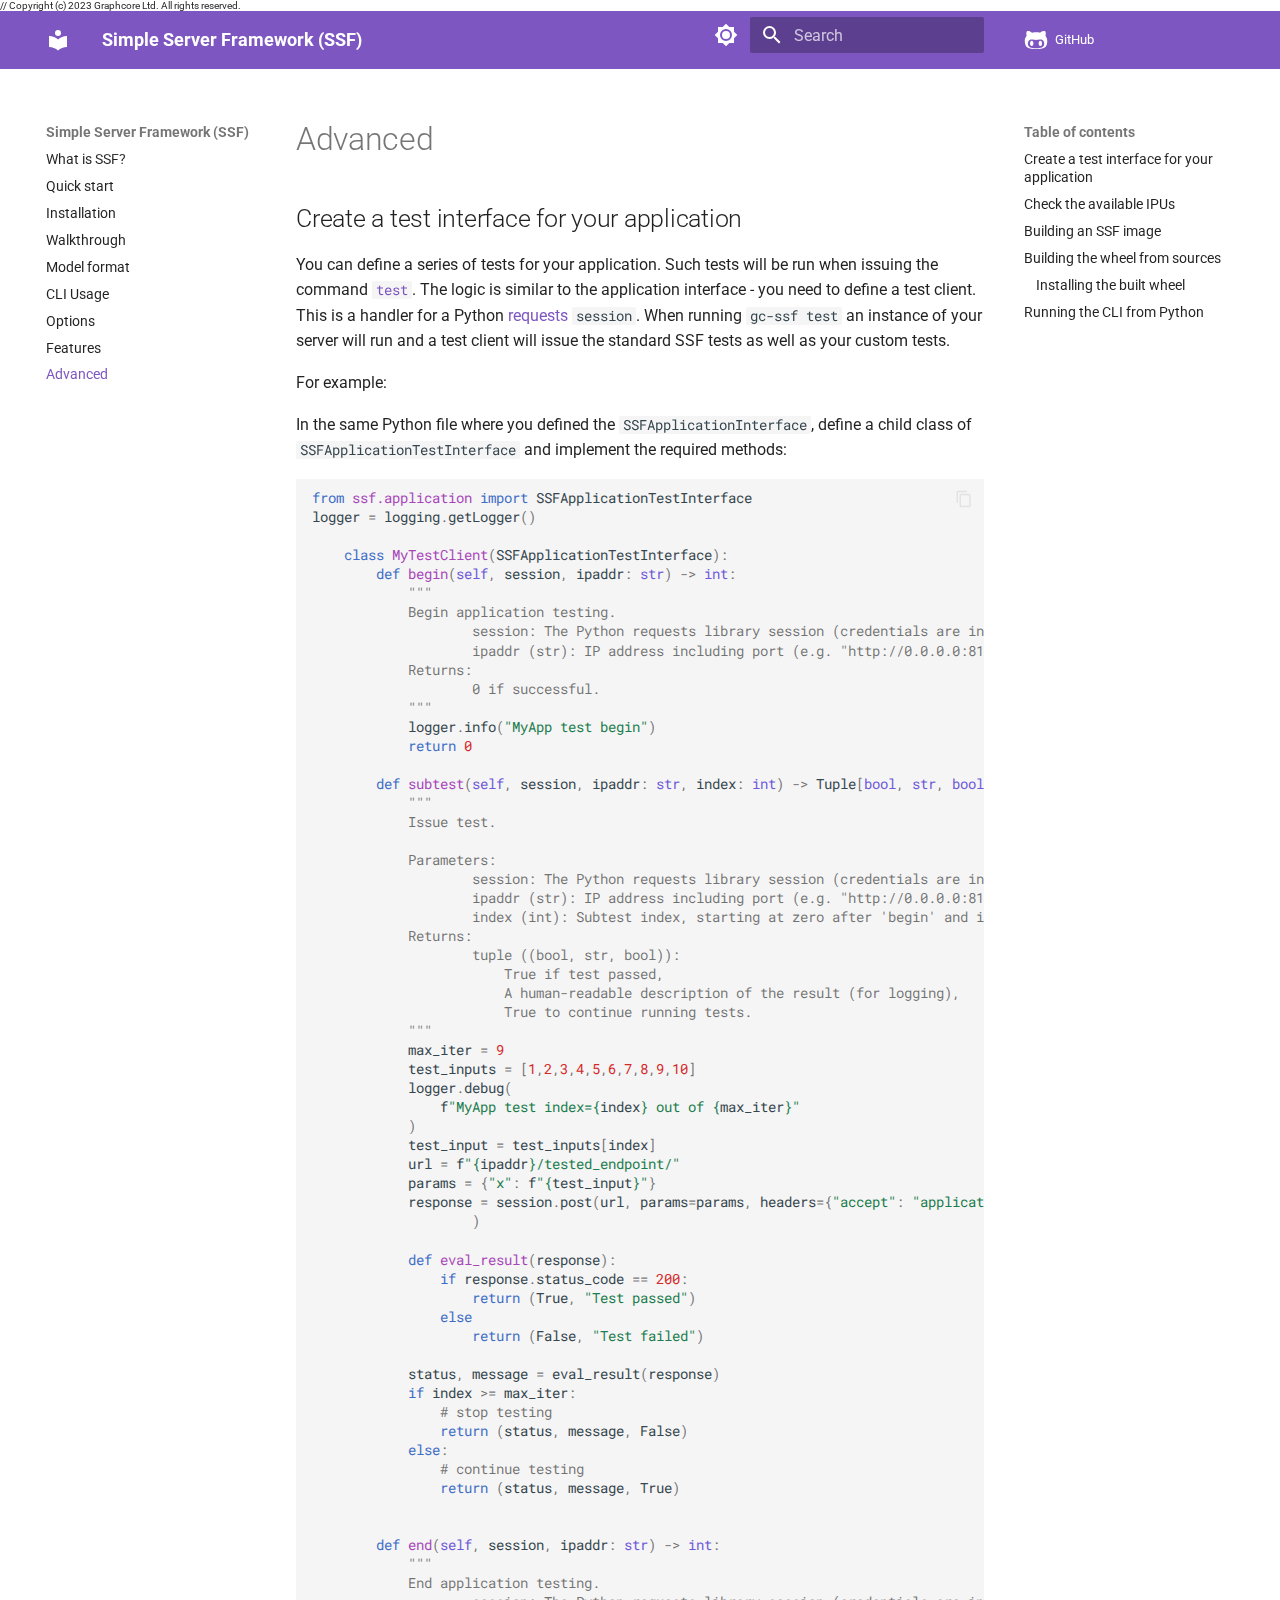
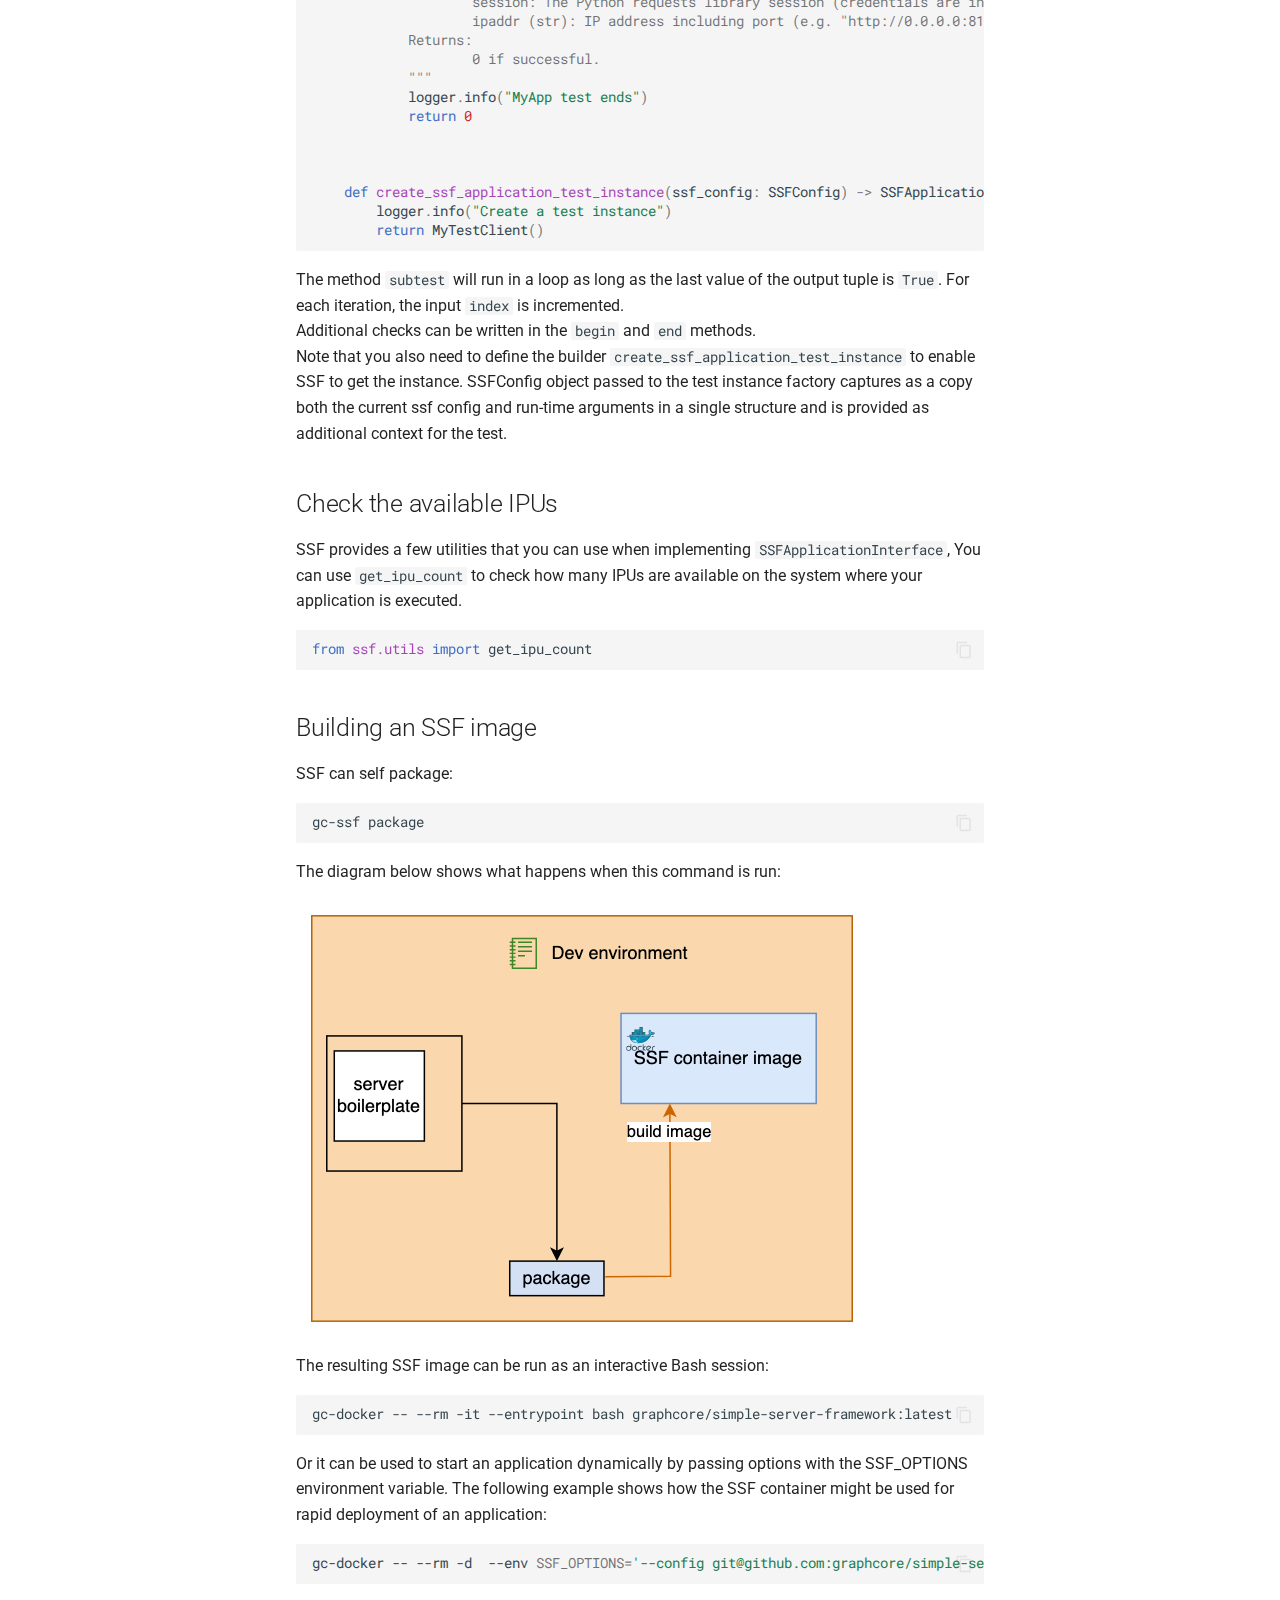
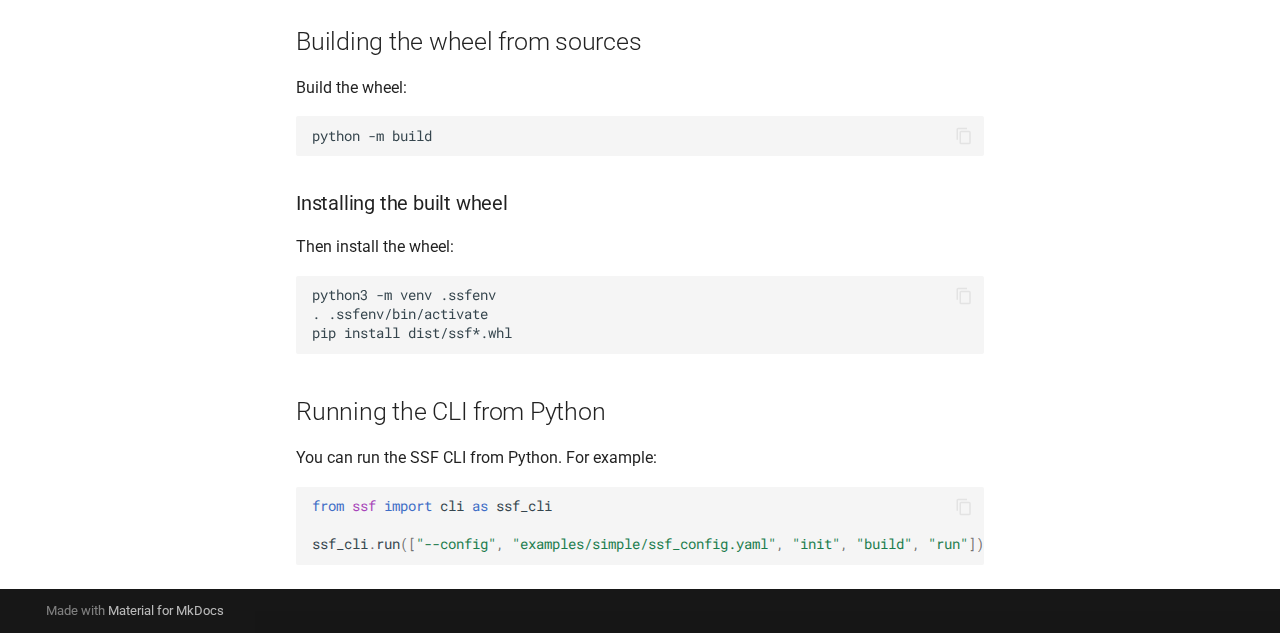
==== docs/advanced/index.html @ 5ebf2a3f "Release: 1.0.0" ====
// Copyright (c) 2023 Graphcore Ltd. All rights reserved.

<!doctype html>
<html lang="en" class="no-js">
  <head>

      <meta charset="utf-8">
      <meta name="viewport" content="width=device-width,initial-scale=1">




        <link rel="prev" href="../features/">


      <link rel="icon" href="../assets/images/favicon.png">
      <meta name="generator" content="mkdocs-1.4.3, mkdocs-material-9.1.19">



        <title>Advanced - Simple Server Framework (SSF)</title>



      <link rel="stylesheet" href="../assets/stylesheets/main.eebd395e.min.css">


        <link rel="stylesheet" href="../assets/stylesheets/palette.ecc896b0.min.css">









        <link rel="preconnect" href="https://fonts.gstatic.com" crossorigin>
        <link rel="stylesheet" href="https://fonts.googleapis.com/css?family=Roboto:300,300i,400,400i,700,700i%7CRoboto+Mono:400,400i,700,700i&display=fallback">
        <style>:root{--md-text-font:"Roboto";--md-code-font:"Roboto Mono"}</style>



    <script>__md_scope=new URL("..",location),__md_hash=e=>[...e].reduce((e,_)=>(e<<5)-e+_.charCodeAt(0),0),__md_get=(e,_=localStorage,t=__md_scope)=>JSON.parse(_.getItem(t.pathname+"."+e)),__md_set=(e,_,t=localStorage,a=__md_scope)=>{try{t.setItem(a.pathname+"."+e,JSON.stringify(_))}catch(e){}}</script>






  </head>









    <body dir="ltr" data-md-color-scheme="default" data-md-color-primary="deep-purple" data-md-color-accent="purple">



      <script>var palette=__md_get("__palette");if(palette&&"object"==typeof palette.color)for(var key of Object.keys(palette.color))document.body.setAttribute("data-md-color-"+key,palette.color[key])</script>

    <input class="md-toggle" data-md-toggle="drawer" type="checkbox" id="__drawer" autocomplete="off">
    <input class="md-toggle" data-md-toggle="search" type="checkbox" id="__search" autocomplete="off">
    <label class="md-overlay" for="__drawer"></label>
    <div data-md-component="skip">


        <a href="#advanced" class="md-skip">
          Skip to content
        </a>

    </div>
    <div data-md-component="announce">

    </div>






<header class="md-header md-header--shadow" data-md-component="header">
  <nav class="md-header__inner md-grid" aria-label="Header">
    <a href=".." title="Simple Server Framework (SSF)" class="md-header__button md-logo" aria-label="Simple Server Framework (SSF)" data-md-component="logo">


  <svg xmlns="http://www.w3.org/2000/svg" viewBox="0 0 24 24"><path d="M12 8a3 3 0 0 0 3-3 3 3 0 0 0-3-3 3 3 0 0 0-3 3 3 3 0 0 0 3 3m0 3.54C9.64 9.35 6.5 8 3 8v11c3.5 0 6.64 1.35 9 3.54 2.36-2.19 5.5-3.54 9-3.54V8c-3.5 0-6.64 1.35-9 3.54Z"/></svg>

    </a>
    <label class="md-header__button md-icon" for="__drawer">
      <svg xmlns="http://www.w3.org/2000/svg" viewBox="0 0 24 24"><path d="M3 6h18v2H3V6m0 5h18v2H3v-2m0 5h18v2H3v-2Z"/></svg>
    </label>
    <div class="md-header__title" data-md-component="header-title">
      <div class="md-header__ellipsis">
        <div class="md-header__topic">
          <span class="md-ellipsis">
            Simple Server Framework (SSF)
          </span>
        </div>
        <div class="md-header__topic" data-md-component="header-topic">
          <span class="md-ellipsis">

              Advanced

          </span>
        </div>
      </div>
    </div>


        <form class="md-header__option" data-md-component="palette">




            <input class="md-option" data-md-color-media="" data-md-color-scheme="default" data-md-color-primary="deep-purple" data-md-color-accent="purple"  aria-label="Switch to dark mode"  type="radio" name="__palette" id="__palette_1">

              <label class="md-header__button md-icon" title="Switch to dark mode" for="__palette_2" hidden>
                <svg xmlns="http://www.w3.org/2000/svg" viewBox="0 0 24 24"><path d="M12 8a4 4 0 0 0-4 4 4 4 0 0 0 4 4 4 4 0 0 0 4-4 4 4 0 0 0-4-4m0 10a6 6 0 0 1-6-6 6 6 0 0 1 6-6 6 6 0 0 1 6 6 6 6 0 0 1-6 6m8-9.31V4h-4.69L12 .69 8.69 4H4v4.69L.69 12 4 15.31V20h4.69L12 23.31 15.31 20H20v-4.69L23.31 12 20 8.69Z"/></svg>
              </label>





            <input class="md-option" data-md-color-media="" data-md-color-scheme="slate" data-md-color-primary="deep-purple" data-md-color-accent="purple"  aria-label="Switch to light mode"  type="radio" name="__palette" id="__palette_2">

              <label class="md-header__button md-icon" title="Switch to light mode" for="__palette_1" hidden>
                <svg xmlns="http://www.w3.org/2000/svg" viewBox="0 0 24 24"><path d="M12 18c-.89 0-1.74-.2-2.5-.55C11.56 16.5 13 14.42 13 12c0-2.42-1.44-4.5-3.5-5.45C10.26 6.2 11.11 6 12 6a6 6 0 0 1 6 6 6 6 0 0 1-6 6m8-9.31V4h-4.69L12 .69 8.69 4H4v4.69L.69 12 4 15.31V20h4.69L12 23.31 15.31 20H20v-4.69L23.31 12 20 8.69Z"/></svg>
              </label>


        </form>




      <label class="md-header__button md-icon" for="__search">
        <svg xmlns="http://www.w3.org/2000/svg" viewBox="0 0 24 24"><path d="M9.5 3A6.5 6.5 0 0 1 16 9.5c0 1.61-.59 3.09-1.56 4.23l.27.27h.79l5 5-1.5 1.5-5-5v-.79l-.27-.27A6.516 6.516 0 0 1 9.5 16 6.5 6.5 0 0 1 3 9.5 6.5 6.5 0 0 1 9.5 3m0 2C7 5 5 7 5 9.5S7 14 9.5 14 14 12 14 9.5 12 5 9.5 5Z"/></svg>
      </label>
      <div class="md-search" data-md-component="search" role="dialog">
  <label class="md-search__overlay" for="__search"></label>
  <div class="md-search__inner" role="search">
    <form class="md-search__form" name="search">
      <input type="text" class="md-search__input" name="query" aria-label="Search" placeholder="Search" autocapitalize="off" autocorrect="off" autocomplete="off" spellcheck="false" data-md-component="search-query" required>
      <label class="md-search__icon md-icon" for="__search">
        <svg xmlns="http://www.w3.org/2000/svg" viewBox="0 0 24 24"><path d="M9.5 3A6.5 6.5 0 0 1 16 9.5c0 1.61-.59 3.09-1.56 4.23l.27.27h.79l5 5-1.5 1.5-5-5v-.79l-.27-.27A6.516 6.516 0 0 1 9.5 16 6.5 6.5 0 0 1 3 9.5 6.5 6.5 0 0 1 9.5 3m0 2C7 5 5 7 5 9.5S7 14 9.5 14 14 12 14 9.5 12 5 9.5 5Z"/></svg>
        <svg xmlns="http://www.w3.org/2000/svg" viewBox="0 0 24 24"><path d="M20 11v2H8l5.5 5.5-1.42 1.42L4.16 12l7.92-7.92L13.5 5.5 8 11h12Z"/></svg>
      </label>
      <nav class="md-search__options" aria-label="Search">

        <button type="reset" class="md-search__icon md-icon" title="Clear" aria-label="Clear" tabindex="-1">
          <svg xmlns="http://www.w3.org/2000/svg" viewBox="0 0 24 24"><path d="M19 6.41 17.59 5 12 10.59 6.41 5 5 6.41 10.59 12 5 17.59 6.41 19 12 13.41 17.59 19 19 17.59 13.41 12 19 6.41Z"/></svg>
        </button>
      </nav>

    </form>
    <div class="md-search__output">
      <div class="md-search__scrollwrap" data-md-scrollfix>
        <div class="md-search-result" data-md-component="search-result">
          <div class="md-search-result__meta">
            Initializing search
          </div>
          <ol class="md-search-result__list" role="presentation"></ol>
        </div>
      </div>
    </div>
  </div>
</div>


      <div class="md-header__source">
        <a href="https://github.com/graphcore/simple-server-framework" title="Go to repository" class="md-source" data-md-component="source">
  <div class="md-source__icon md-icon">

    <svg xmlns="http://www.w3.org/2000/svg" viewBox="0 0 480 512"><!--! Font Awesome Free 6.4.0 by @fontawesome - https://fontawesome.com License - https://fontawesome.com/license/free (Icons: CC BY 4.0, Fonts: SIL OFL 1.1, Code: MIT License) Copyright 2023 Fonticons, Inc.--><path d="M186.1 328.7c0 20.9-10.9 55.1-36.7 55.1s-36.7-34.2-36.7-55.1 10.9-55.1 36.7-55.1 36.7 34.2 36.7 55.1zM480 278.2c0 31.9-3.2 65.7-17.5 95-37.9 76.6-142.1 74.8-216.7 74.8-75.8 0-186.2 2.7-225.6-74.8-14.6-29-20.2-63.1-20.2-95 0-41.9 13.9-81.5 41.5-113.6-5.2-15.8-7.7-32.4-7.7-48.8 0-21.5 4.9-32.3 14.6-51.8 45.3 0 74.3 9 108.8 36 29-6.9 58.8-10 88.7-10 27 0 54.2 2.9 80.4 9.2 34-26.7 63-35.2 107.8-35.2 9.8 19.5 14.6 30.3 14.6 51.8 0 16.4-2.6 32.7-7.7 48.2 27.5 32.4 39 72.3 39 114.2zm-64.3 50.5c0-43.9-26.7-82.6-73.5-82.6-18.9 0-37 3.4-56 6-14.9 2.3-29.8 3.2-45.1 3.2-15.2 0-30.1-.9-45.1-3.2-18.7-2.6-37-6-56-6-46.8 0-73.5 38.7-73.5 82.6 0 87.8 80.4 101.3 150.4 101.3h48.2c70.3 0 150.6-13.4 150.6-101.3zm-82.6-55.1c-25.8 0-36.7 34.2-36.7 55.1s10.9 55.1 36.7 55.1 36.7-34.2 36.7-55.1-10.9-55.1-36.7-55.1z"/></svg>
  </div>
  <div class="md-source__repository">
    GitHub
  </div>
</a>
      </div>

  </nav>

</header>

    <div class="md-container" data-md-component="container">






      <main class="md-main" data-md-component="main">
        <div class="md-main__inner md-grid">



              <div class="md-sidebar md-sidebar--primary" data-md-component="sidebar" data-md-type="navigation" >
                <div class="md-sidebar__scrollwrap">
                  <div class="md-sidebar__inner">



<nav class="md-nav md-nav--primary" aria-label="Navigation" data-md-level="0">
  <label class="md-nav__title" for="__drawer">
    <a href=".." title="Simple Server Framework (SSF)" class="md-nav__button md-logo" aria-label="Simple Server Framework (SSF)" data-md-component="logo">


  <svg xmlns="http://www.w3.org/2000/svg" viewBox="0 0 24 24"><path d="M12 8a3 3 0 0 0 3-3 3 3 0 0 0-3-3 3 3 0 0 0-3 3 3 3 0 0 0 3 3m0 3.54C9.64 9.35 6.5 8 3 8v11c3.5 0 6.64 1.35 9 3.54 2.36-2.19 5.5-3.54 9-3.54V8c-3.5 0-6.64 1.35-9 3.54Z"/></svg>

    </a>
    Simple Server Framework (SSF)
  </label>

    <div class="md-nav__source">
      <a href="https://github.com/graphcore/simple-server-framework" title="Go to repository" class="md-source" data-md-component="source">
  <div class="md-source__icon md-icon">

    <svg xmlns="http://www.w3.org/2000/svg" viewBox="0 0 480 512"><!--! Font Awesome Free 6.4.0 by @fontawesome - https://fontawesome.com License - https://fontawesome.com/license/free (Icons: CC BY 4.0, Fonts: SIL OFL 1.1, Code: MIT License) Copyright 2023 Fonticons, Inc.--><path d="M186.1 328.7c0 20.9-10.9 55.1-36.7 55.1s-36.7-34.2-36.7-55.1 10.9-55.1 36.7-55.1 36.7 34.2 36.7 55.1zM480 278.2c0 31.9-3.2 65.7-17.5 95-37.9 76.6-142.1 74.8-216.7 74.8-75.8 0-186.2 2.7-225.6-74.8-14.6-29-20.2-63.1-20.2-95 0-41.9 13.9-81.5 41.5-113.6-5.2-15.8-7.7-32.4-7.7-48.8 0-21.5 4.9-32.3 14.6-51.8 45.3 0 74.3 9 108.8 36 29-6.9 58.8-10 88.7-10 27 0 54.2 2.9 80.4 9.2 34-26.7 63-35.2 107.8-35.2 9.8 19.5 14.6 30.3 14.6 51.8 0 16.4-2.6 32.7-7.7 48.2 27.5 32.4 39 72.3 39 114.2zm-64.3 50.5c0-43.9-26.7-82.6-73.5-82.6-18.9 0-37 3.4-56 6-14.9 2.3-29.8 3.2-45.1 3.2-15.2 0-30.1-.9-45.1-3.2-18.7-2.6-37-6-56-6-46.8 0-73.5 38.7-73.5 82.6 0 87.8 80.4 101.3 150.4 101.3h48.2c70.3 0 150.6-13.4 150.6-101.3zm-82.6-55.1c-25.8 0-36.7 34.2-36.7 55.1s10.9 55.1 36.7 55.1 36.7-34.2 36.7-55.1-10.9-55.1-36.7-55.1z"/></svg>
  </div>
  <div class="md-source__repository">
    GitHub
  </div>
</a>
    </div>

  <ul class="md-nav__list" data-md-scrollfix>








    <li class="md-nav__item">
      <a href=".." class="md-nav__link">
        What is SSF?
      </a>
    </li>










    <li class="md-nav__item">
      <a href="../quickstart/" class="md-nav__link">
        Quick start
      </a>
    </li>










    <li class="md-nav__item">
      <a href="../installation/" class="md-nav__link">
        Installation
      </a>
    </li>










    <li class="md-nav__item">
      <a href="../walkthrough/" class="md-nav__link">
        Walkthrough
      </a>
    </li>










    <li class="md-nav__item">
      <a href="../model_format/" class="md-nav__link">
        Model format
      </a>
    </li>










    <li class="md-nav__item">
      <a href="../usage/" class="md-nav__link">
        CLI Usage
      </a>
    </li>










    <li class="md-nav__item">
      <a href="../all_options/" class="md-nav__link">
        Options
      </a>
    </li>










    <li class="md-nav__item">
      <a href="../features/" class="md-nav__link">
        Features
      </a>
    </li>












    <li class="md-nav__item md-nav__item--active">

      <input class="md-nav__toggle md-toggle" type="checkbox" id="__toc">





        <label class="md-nav__link md-nav__link--active" for="__toc">
          Advanced
          <span class="md-nav__icon md-icon"></span>
        </label>

      <a href="./" class="md-nav__link md-nav__link--active">
        Advanced
      </a>



<nav class="md-nav md-nav--secondary" aria-label="Table of contents">






    <label class="md-nav__title" for="__toc">
      <span class="md-nav__icon md-icon"></span>
      Table of contents
    </label>
    <ul class="md-nav__list" data-md-component="toc" data-md-scrollfix>

        <li class="md-nav__item">
  <a href="#create-a-test-interface-for-your-application" class="md-nav__link">
    Create a test interface for your application
  </a>

</li>

        <li class="md-nav__item">
  <a href="#check-the-available-ipus" class="md-nav__link">
    Check the available IPUs
  </a>

</li>

        <li class="md-nav__item">
  <a href="#building-an-ssf-image" class="md-nav__link">
    Building an SSF image
  </a>

</li>

        <li class="md-nav__item">
  <a href="#building-the-wheel-from-sources" class="md-nav__link">
    Building the wheel from sources
  </a>

    <nav class="md-nav" aria-label="Building the wheel from sources">
      <ul class="md-nav__list">

          <li class="md-nav__item">
  <a href="#installing-the-built-wheel" class="md-nav__link">
    Installing the built wheel
  </a>

</li>

      </ul>
    </nav>

</li>

        <li class="md-nav__item">
  <a href="#running-the-cli-from-python" class="md-nav__link">
    Running the CLI from Python
  </a>

</li>

    </ul>

</nav>

    </li>



  </ul>
</nav>
                  </div>
                </div>
              </div>



              <div class="md-sidebar md-sidebar--secondary" data-md-component="sidebar" data-md-type="toc" >
                <div class="md-sidebar__scrollwrap">
                  <div class="md-sidebar__inner">


<nav class="md-nav md-nav--secondary" aria-label="Table of contents">






    <label class="md-nav__title" for="__toc">
      <span class="md-nav__icon md-icon"></span>
      Table of contents
    </label>
    <ul class="md-nav__list" data-md-component="toc" data-md-scrollfix>

        <li class="md-nav__item">
  <a href="#create-a-test-interface-for-your-application" class="md-nav__link">
    Create a test interface for your application
  </a>

</li>

        <li class="md-nav__item">
  <a href="#check-the-available-ipus" class="md-nav__link">
    Check the available IPUs
  </a>

</li>

        <li class="md-nav__item">
  <a href="#building-an-ssf-image" class="md-nav__link">
    Building an SSF image
  </a>

</li>

        <li class="md-nav__item">
  <a href="#building-the-wheel-from-sources" class="md-nav__link">
    Building the wheel from sources
  </a>

    <nav class="md-nav" aria-label="Building the wheel from sources">
      <ul class="md-nav__list">

          <li class="md-nav__item">
  <a href="#installing-the-built-wheel" class="md-nav__link">
    Installing the built wheel
  </a>

</li>

      </ul>
    </nav>

</li>

        <li class="md-nav__item">
  <a href="#running-the-cli-from-python" class="md-nav__link">
    Running the CLI from Python
  </a>

</li>

    </ul>

</nav>
                  </div>
                </div>
              </div>



            <div class="md-content" data-md-component="content">
              <article class="md-content__inner md-typeset">







<!-- Copyright (c) 2023 Graphcore Ltd. All rights reserved. -->
<h1 id="advanced">Advanced</h1>
<h2 id="create-a-test-interface-for-your-application">Create a test interface for your application</h2>
<p>You can define a series of tests for your application.
Such tests will be run when issuing the command <a href="../usage/#ssf-test"><code>test</code></a>.
The logic is similar to the application interface - you need to define a test client.
This is a handler for a Python <a href="https://pypi.org/project/requests/">requests</a> <code>session</code>.
When running <code>gc-ssf test</code> an instance of your server will run
and a test client will issue the standard SSF tests as well as your custom tests.</p>
<p>For example:</p>
<p>In the same Python file where you defined the <code>SSFApplicationInterface</code>, define a child class of <code>SSFApplicationTestInterface</code> and implement the required methods:</p>
<div class="language-python highlight"><pre><span></span><code><span id="__span-0-1"><a id="__codelineno-0-1" name="__codelineno-0-1" href="#__codelineno-0-1"></a><span class="kn">from</span> <span class="nn">ssf.application</span> <span class="kn">import</span> <span class="n">SSFApplicationTestInterface</span>
</span><span id="__span-0-2"><a id="__codelineno-0-2" name="__codelineno-0-2" href="#__codelineno-0-2"></a><span class="n">logger</span> <span class="o">=</span> <span class="n">logging</span><span class="o">.</span><span class="n">getLogger</span><span class="p">()</span>
</span><span id="__span-0-3"><a id="__codelineno-0-3" name="__codelineno-0-3" href="#__codelineno-0-3"></a>
</span><span id="__span-0-4"><a id="__codelineno-0-4" name="__codelineno-0-4" href="#__codelineno-0-4"></a>    <span class="k">class</span> <span class="nc">MyTestClient</span><span class="p">(</span><span class="n">SSFApplicationTestInterface</span><span class="p">):</span>
</span><span id="__span-0-5"><a id="__codelineno-0-5" name="__codelineno-0-5" href="#__codelineno-0-5"></a>        <span class="k">def</span> <span class="nf">begin</span><span class="p">(</span><span class="bp">self</span><span class="p">,</span> <span class="n">session</span><span class="p">,</span> <span class="n">ipaddr</span><span class="p">:</span> <span class="nb">str</span><span class="p">)</span> <span class="o">-&gt;</span> <span class="nb">int</span><span class="p">:</span>
</span><span id="__span-0-6"><a id="__codelineno-0-6" name="__codelineno-0-6" href="#__codelineno-0-6"></a><span class="w">            </span><span class="sd">&quot;&quot;&quot;</span>
</span><span id="__span-0-7"><a id="__codelineno-0-7" name="__codelineno-0-7" href="#__codelineno-0-7"></a><span class="sd">            Begin application testing.</span>
</span><span id="__span-0-8"><a id="__codelineno-0-8" name="__codelineno-0-8" href="#__codelineno-0-8"></a><span class="sd">                    session: The Python requests library session (credentials are initialised before calling into application tests).</span>
</span><span id="__span-0-9"><a id="__codelineno-0-9" name="__codelineno-0-9" href="#__codelineno-0-9"></a><span class="sd">                    ipaddr (str): IP address including port (e.g. &quot;http://0.0.0.0:8100&quot;)</span>
</span><span id="__span-0-10"><a id="__codelineno-0-10" name="__codelineno-0-10" href="#__codelineno-0-10"></a><span class="sd">            Returns:</span>
</span><span id="__span-0-11"><a id="__codelineno-0-11" name="__codelineno-0-11" href="#__codelineno-0-11"></a><span class="sd">                    0 if successful.</span>
</span><span id="__span-0-12"><a id="__codelineno-0-12" name="__codelineno-0-12" href="#__codelineno-0-12"></a><span class="sd">            &quot;&quot;&quot;</span>
</span><span id="__span-0-13"><a id="__codelineno-0-13" name="__codelineno-0-13" href="#__codelineno-0-13"></a>            <span class="n">logger</span><span class="o">.</span><span class="n">info</span><span class="p">(</span><span class="s2">&quot;MyApp test begin&quot;</span><span class="p">)</span>
</span><span id="__span-0-14"><a id="__codelineno-0-14" name="__codelineno-0-14" href="#__codelineno-0-14"></a>            <span class="k">return</span> <span class="mi">0</span>
</span><span id="__span-0-15"><a id="__codelineno-0-15" name="__codelineno-0-15" href="#__codelineno-0-15"></a>
</span><span id="__span-0-16"><a id="__codelineno-0-16" name="__codelineno-0-16" href="#__codelineno-0-16"></a>        <span class="k">def</span> <span class="nf">subtest</span><span class="p">(</span><span class="bp">self</span><span class="p">,</span> <span class="n">session</span><span class="p">,</span> <span class="n">ipaddr</span><span class="p">:</span> <span class="nb">str</span><span class="p">,</span> <span class="n">index</span><span class="p">:</span> <span class="nb">int</span><span class="p">)</span> <span class="o">-&gt;</span> <span class="n">Tuple</span><span class="p">[</span><span class="nb">bool</span><span class="p">,</span> <span class="nb">str</span><span class="p">,</span> <span class="nb">bool</span><span class="p">]:</span>
</span><span id="__span-0-17"><a id="__codelineno-0-17" name="__codelineno-0-17" href="#__codelineno-0-17"></a><span class="w">            </span><span class="sd">&quot;&quot;&quot;</span>
</span><span id="__span-0-18"><a id="__codelineno-0-18" name="__codelineno-0-18" href="#__codelineno-0-18"></a><span class="sd">            Issue test.</span>
</span><span id="__span-0-19"><a id="__codelineno-0-19" name="__codelineno-0-19" href="#__codelineno-0-19"></a>
</span><span id="__span-0-20"><a id="__codelineno-0-20" name="__codelineno-0-20" href="#__codelineno-0-20"></a><span class="sd">            Parameters:</span>
</span><span id="__span-0-21"><a id="__codelineno-0-21" name="__codelineno-0-21" href="#__codelineno-0-21"></a><span class="sd">                    session: The Python requests library session (credentials are initialised before calling into application tests).</span>
</span><span id="__span-0-22"><a id="__codelineno-0-22" name="__codelineno-0-22" href="#__codelineno-0-22"></a><span class="sd">                    ipaddr (str): IP address including port (e.g. &quot;http://0.0.0.0:8100&quot;)</span>
</span><span id="__span-0-23"><a id="__codelineno-0-23" name="__codelineno-0-23" href="#__codelineno-0-23"></a><span class="sd">                    index (int): Subtest index, starting at zero after &#39;begin&#39; and incrementing with each call to subtest.</span>
</span><span id="__span-0-24"><a id="__codelineno-0-24" name="__codelineno-0-24" href="#__codelineno-0-24"></a><span class="sd">            Returns:</span>
</span><span id="__span-0-25"><a id="__codelineno-0-25" name="__codelineno-0-25" href="#__codelineno-0-25"></a><span class="sd">                    tuple ((bool, str, bool)):</span>
</span><span id="__span-0-26"><a id="__codelineno-0-26" name="__codelineno-0-26" href="#__codelineno-0-26"></a><span class="sd">                        True if test passed,</span>
</span><span id="__span-0-27"><a id="__codelineno-0-27" name="__codelineno-0-27" href="#__codelineno-0-27"></a><span class="sd">                        A human-readable description of the result (for logging),</span>
</span><span id="__span-0-28"><a id="__codelineno-0-28" name="__codelineno-0-28" href="#__codelineno-0-28"></a><span class="sd">                        True to continue running tests.</span>
</span><span id="__span-0-29"><a id="__codelineno-0-29" name="__codelineno-0-29" href="#__codelineno-0-29"></a><span class="sd">            &quot;&quot;&quot;</span>
</span><span id="__span-0-30"><a id="__codelineno-0-30" name="__codelineno-0-30" href="#__codelineno-0-30"></a>            <span class="n">max_iter</span> <span class="o">=</span> <span class="mi">9</span>
</span><span id="__span-0-31"><a id="__codelineno-0-31" name="__codelineno-0-31" href="#__codelineno-0-31"></a>            <span class="n">test_inputs</span> <span class="o">=</span> <span class="p">[</span><span class="mi">1</span><span class="p">,</span><span class="mi">2</span><span class="p">,</span><span class="mi">3</span><span class="p">,</span><span class="mi">4</span><span class="p">,</span><span class="mi">5</span><span class="p">,</span><span class="mi">6</span><span class="p">,</span><span class="mi">7</span><span class="p">,</span><span class="mi">8</span><span class="p">,</span><span class="mi">9</span><span class="p">,</span><span class="mi">10</span><span class="p">]</span>
</span><span id="__span-0-32"><a id="__codelineno-0-32" name="__codelineno-0-32" href="#__codelineno-0-32"></a>            <span class="n">logger</span><span class="o">.</span><span class="n">debug</span><span class="p">(</span>
</span><span id="__span-0-33"><a id="__codelineno-0-33" name="__codelineno-0-33" href="#__codelineno-0-33"></a>                <span class="sa">f</span><span class="s2">&quot;MyApp test index=</span><span class="si">{</span><span class="n">index</span><span class="si">}</span><span class="s2"> out of </span><span class="si">{</span><span class="n">max_iter</span><span class="si">}</span><span class="s2">&quot;</span>
</span><span id="__span-0-34"><a id="__codelineno-0-34" name="__codelineno-0-34" href="#__codelineno-0-34"></a>            <span class="p">)</span>
</span><span id="__span-0-35"><a id="__codelineno-0-35" name="__codelineno-0-35" href="#__codelineno-0-35"></a>            <span class="n">test_input</span> <span class="o">=</span> <span class="n">test_inputs</span><span class="p">[</span><span class="n">index</span><span class="p">]</span>
</span><span id="__span-0-36"><a id="__codelineno-0-36" name="__codelineno-0-36" href="#__codelineno-0-36"></a>            <span class="n">url</span> <span class="o">=</span> <span class="sa">f</span><span class="s2">&quot;</span><span class="si">{</span><span class="n">ipaddr</span><span class="si">}</span><span class="s2">/tested_endpoint/&quot;</span>
</span><span id="__span-0-37"><a id="__codelineno-0-37" name="__codelineno-0-37" href="#__codelineno-0-37"></a>            <span class="n">params</span> <span class="o">=</span> <span class="p">{</span><span class="s2">&quot;x&quot;</span><span class="p">:</span> <span class="sa">f</span><span class="s2">&quot;</span><span class="si">{</span><span class="n">test_input</span><span class="si">}</span><span class="s2">&quot;</span><span class="p">}</span>
</span><span id="__span-0-38"><a id="__codelineno-0-38" name="__codelineno-0-38" href="#__codelineno-0-38"></a>            <span class="n">response</span> <span class="o">=</span> <span class="n">session</span><span class="o">.</span><span class="n">post</span><span class="p">(</span><span class="n">url</span><span class="p">,</span> <span class="n">params</span><span class="o">=</span><span class="n">params</span><span class="p">,</span> <span class="n">headers</span><span class="o">=</span><span class="p">{</span><span class="s2">&quot;accept&quot;</span><span class="p">:</span> <span class="s2">&quot;application/json&quot;</span><span class="p">},</span> <span class="n">timeout</span><span class="o">=</span><span class="mi">5</span>
</span><span id="__span-0-39"><a id="__codelineno-0-39" name="__codelineno-0-39" href="#__codelineno-0-39"></a>                    <span class="p">)</span>
</span><span id="__span-0-40"><a id="__codelineno-0-40" name="__codelineno-0-40" href="#__codelineno-0-40"></a>
</span><span id="__span-0-41"><a id="__codelineno-0-41" name="__codelineno-0-41" href="#__codelineno-0-41"></a>            <span class="k">def</span> <span class="nf">eval_result</span><span class="p">(</span><span class="n">response</span><span class="p">):</span>
</span><span id="__span-0-42"><a id="__codelineno-0-42" name="__codelineno-0-42" href="#__codelineno-0-42"></a>                <span class="k">if</span> <span class="n">response</span><span class="o">.</span><span class="n">status_code</span> <span class="o">==</span> <span class="mi">200</span><span class="p">:</span>
</span><span id="__span-0-43"><a id="__codelineno-0-43" name="__codelineno-0-43" href="#__codelineno-0-43"></a>                    <span class="k">return</span> <span class="p">(</span><span class="kc">True</span><span class="p">,</span> <span class="s2">&quot;Test passed&quot;</span><span class="p">)</span>
</span><span id="__span-0-44"><a id="__codelineno-0-44" name="__codelineno-0-44" href="#__codelineno-0-44"></a>                <span class="k">else</span>
</span><span id="__span-0-45"><a id="__codelineno-0-45" name="__codelineno-0-45" href="#__codelineno-0-45"></a>                    <span class="k">return</span> <span class="p">(</span><span class="kc">False</span><span class="p">,</span> <span class="s2">&quot;Test failed&quot;</span><span class="p">)</span>
</span><span id="__span-0-46"><a id="__codelineno-0-46" name="__codelineno-0-46" href="#__codelineno-0-46"></a>
</span><span id="__span-0-47"><a id="__codelineno-0-47" name="__codelineno-0-47" href="#__codelineno-0-47"></a>            <span class="n">status</span><span class="p">,</span> <span class="n">message</span> <span class="o">=</span> <span class="n">eval_result</span><span class="p">(</span><span class="n">response</span><span class="p">)</span>
</span><span id="__span-0-48"><a id="__codelineno-0-48" name="__codelineno-0-48" href="#__codelineno-0-48"></a>            <span class="k">if</span> <span class="n">index</span> <span class="o">&gt;=</span> <span class="n">max_iter</span><span class="p">:</span>
</span><span id="__span-0-49"><a id="__codelineno-0-49" name="__codelineno-0-49" href="#__codelineno-0-49"></a>                <span class="c1"># stop testing</span>
</span><span id="__span-0-50"><a id="__codelineno-0-50" name="__codelineno-0-50" href="#__codelineno-0-50"></a>                <span class="k">return</span> <span class="p">(</span><span class="n">status</span><span class="p">,</span> <span class="n">message</span><span class="p">,</span> <span class="kc">False</span><span class="p">)</span>
</span><span id="__span-0-51"><a id="__codelineno-0-51" name="__codelineno-0-51" href="#__codelineno-0-51"></a>            <span class="k">else</span><span class="p">:</span>
</span><span id="__span-0-52"><a id="__codelineno-0-52" name="__codelineno-0-52" href="#__codelineno-0-52"></a>                <span class="c1"># continue testing</span>
</span><span id="__span-0-53"><a id="__codelineno-0-53" name="__codelineno-0-53" href="#__codelineno-0-53"></a>                <span class="k">return</span> <span class="p">(</span><span class="n">status</span><span class="p">,</span> <span class="n">message</span><span class="p">,</span> <span class="kc">True</span><span class="p">)</span>
</span><span id="__span-0-54"><a id="__codelineno-0-54" name="__codelineno-0-54" href="#__codelineno-0-54"></a>
</span><span id="__span-0-55"><a id="__codelineno-0-55" name="__codelineno-0-55" href="#__codelineno-0-55"></a>
</span><span id="__span-0-56"><a id="__codelineno-0-56" name="__codelineno-0-56" href="#__codelineno-0-56"></a>        <span class="k">def</span> <span class="nf">end</span><span class="p">(</span><span class="bp">self</span><span class="p">,</span> <span class="n">session</span><span class="p">,</span> <span class="n">ipaddr</span><span class="p">:</span> <span class="nb">str</span><span class="p">)</span> <span class="o">-&gt;</span> <span class="nb">int</span><span class="p">:</span>
</span><span id="__span-0-57"><a id="__codelineno-0-57" name="__codelineno-0-57" href="#__codelineno-0-57"></a><span class="w">            </span><span class="sd">&quot;&quot;&quot;</span>
</span><span id="__span-0-58"><a id="__codelineno-0-58" name="__codelineno-0-58" href="#__codelineno-0-58"></a><span class="sd">            End application testing.</span>
</span><span id="__span-0-59"><a id="__codelineno-0-59" name="__codelineno-0-59" href="#__codelineno-0-59"></a><span class="sd">                    session: The Python requests library session (credentials are initialised before calling into application tests).</span>
</span><span id="__span-0-60"><a id="__codelineno-0-60" name="__codelineno-0-60" href="#__codelineno-0-60"></a><span class="sd">                    ipaddr (str): IP address including port (e.g. &quot;http://0.0.0.0:8100&quot;)</span>
</span><span id="__span-0-61"><a id="__codelineno-0-61" name="__codelineno-0-61" href="#__codelineno-0-61"></a><span class="sd">            Returns:</span>
</span><span id="__span-0-62"><a id="__codelineno-0-62" name="__codelineno-0-62" href="#__codelineno-0-62"></a><span class="sd">                    0 if successful.</span>
</span><span id="__span-0-63"><a id="__codelineno-0-63" name="__codelineno-0-63" href="#__codelineno-0-63"></a><span class="sd">            &quot;&quot;&quot;</span>
</span><span id="__span-0-64"><a id="__codelineno-0-64" name="__codelineno-0-64" href="#__codelineno-0-64"></a>            <span class="n">logger</span><span class="o">.</span><span class="n">info</span><span class="p">(</span><span class="s2">&quot;MyApp test ends&quot;</span><span class="p">)</span>
</span><span id="__span-0-65"><a id="__codelineno-0-65" name="__codelineno-0-65" href="#__codelineno-0-65"></a>            <span class="k">return</span> <span class="mi">0</span>
</span><span id="__span-0-66"><a id="__codelineno-0-66" name="__codelineno-0-66" href="#__codelineno-0-66"></a>
</span><span id="__span-0-67"><a id="__codelineno-0-67" name="__codelineno-0-67" href="#__codelineno-0-67"></a>
</span><span id="__span-0-68"><a id="__codelineno-0-68" name="__codelineno-0-68" href="#__codelineno-0-68"></a>
</span><span id="__span-0-69"><a id="__codelineno-0-69" name="__codelineno-0-69" href="#__codelineno-0-69"></a>    <span class="k">def</span> <span class="nf">create_ssf_application_test_instance</span><span class="p">(</span><span class="n">ssf_config</span><span class="p">:</span> <span class="n">SSFConfig</span><span class="p">)</span> <span class="o">-&gt;</span> <span class="n">SSFApplicationTestInterface</span><span class="p">:</span>
</span><span id="__span-0-70"><a id="__codelineno-0-70" name="__codelineno-0-70" href="#__codelineno-0-70"></a>        <span class="n">logger</span><span class="o">.</span><span class="n">info</span><span class="p">(</span><span class="s2">&quot;Create a test instance&quot;</span><span class="p">)</span>
</span><span id="__span-0-71"><a id="__codelineno-0-71" name="__codelineno-0-71" href="#__codelineno-0-71"></a>        <span class="k">return</span> <span class="n">MyTestClient</span><span class="p">()</span>
</span></code></pre></div>
<p>The method <code>subtest</code> will run in a loop as long as the last value of the output tuple is <code>True</code>. For each iteration, the input <code>index</code> is incremented.<br />
Additional checks can be written in the <code>begin</code> and <code>end</code> methods.<br />
Note that you also need to define the builder <code>create_ssf_application_test_instance</code> to enable SSF to get the instance.
SSFConfig object passed to the test instance factory captures as a copy both the current ssf config and run-time arguments in a single structure and is provided as additional context for the test.</p>
<h2 id="check-the-available-ipus">Check the available IPUs</h2>
<p>SSF provides a few utilities that you can use when implementing <code>SSFApplicationInterface</code>,
You can use <code>get_ipu_count</code> to check how many IPUs are available on the system where your application is executed.
<div class="language-python highlight"><pre><span></span><code><span id="__span-1-1"><a id="__codelineno-1-1" name="__codelineno-1-1" href="#__codelineno-1-1"></a><span class="kn">from</span> <span class="nn">ssf.utils</span> <span class="kn">import</span> <span class="n">get_ipu_count</span>
</span></code></pre></div></p>
<h2 id="building-an-ssf-image">Building an SSF image</h2>
<p>SSF can self package:</p>
<p><div class="language-bash highlight"><pre><span></span><code><span id="__span-2-1"><a id="__codelineno-2-1" name="__codelineno-2-1" href="#__codelineno-2-1"></a>gc-ssf<span class="w"> </span>package
</span></code></pre></div>
The diagram below shows what happens when this command is run:</p>
<p><img alt="self-pkg-img" src="../img/workflows_self_pkg.png" /></p>
<p>The resulting SSF image can be run as an interactive Bash session:</p>
<div class="language-bash highlight"><pre><span></span><code><span id="__span-3-1"><a id="__codelineno-3-1" name="__codelineno-3-1" href="#__codelineno-3-1"></a>gc-docker<span class="w"> </span>--<span class="w"> </span>--rm<span class="w"> </span>-it<span class="w"> </span>--entrypoint<span class="w"> </span>bash<span class="w"> </span>graphcore/simple-server-framework:latest
</span></code></pre></div>
<p>Or it can be used to start an application dynamically by passing options with the SSF_OPTIONS environment variable. The following example shows how the SSF container might be used for rapid deployment of an application:</p>
<div class="language-bash highlight"><pre><span></span><code><span id="__span-4-1"><a id="__codelineno-4-1" name="__codelineno-4-1" href="#__codelineno-4-1"></a>gc-docker<span class="w"> </span>--<span class="w"> </span>--rm<span class="w"> </span>-d<span class="w">  </span>--env<span class="w"> </span><span class="nv">SSF_OPTIONS</span><span class="o">=</span><span class="s1">&#39;--config git@github.com:graphcore/simple-server-framework.git|examples/simple/ssf_config.yaml init build run&#39;</span><span class="w"> </span>graphcore/simple-server-framework:latest
</span></code></pre></div>
<h2 id="building-the-wheel-from-sources">Building the wheel from sources</h2>
<p>Build the wheel:</p>
<div class="language-bash highlight"><pre><span></span><code><span id="__span-5-1"><a id="__codelineno-5-1" name="__codelineno-5-1" href="#__codelineno-5-1"></a>python<span class="w"> </span>-m<span class="w"> </span>build
</span></code></pre></div>
<h3 id="installing-the-built-wheel">Installing the built wheel</h3>
<p>Then install the wheel:</p>
<div class="language-bash highlight"><pre><span></span><code><span id="__span-6-1"><a id="__codelineno-6-1" name="__codelineno-6-1" href="#__codelineno-6-1"></a>python3<span class="w"> </span>-m<span class="w"> </span>venv<span class="w"> </span>.ssfenv
</span><span id="__span-6-2"><a id="__codelineno-6-2" name="__codelineno-6-2" href="#__codelineno-6-2"></a>.<span class="w"> </span>.ssfenv/bin/activate
</span><span id="__span-6-3"><a id="__codelineno-6-3" name="__codelineno-6-3" href="#__codelineno-6-3"></a>pip<span class="w"> </span>install<span class="w"> </span>dist/ssf*.whl
</span></code></pre></div>
<h2 id="running-the-cli-from-python">Running the CLI from Python</h2>
<p>You can run the SSF CLI from Python. For example:</p>
<div class="language-python highlight"><pre><span></span><code><span id="__span-7-1"><a id="__codelineno-7-1" name="__codelineno-7-1" href="#__codelineno-7-1"></a><span class="kn">from</span> <span class="nn">ssf</span> <span class="kn">import</span> <span class="n">cli</span> <span class="k">as</span> <span class="n">ssf_cli</span>
</span><span id="__span-7-2"><a id="__codelineno-7-2" name="__codelineno-7-2" href="#__codelineno-7-2"></a>
</span><span id="__span-7-3"><a id="__codelineno-7-3" name="__codelineno-7-3" href="#__codelineno-7-3"></a><span class="n">ssf_cli</span><span class="o">.</span><span class="n">run</span><span class="p">([</span><span class="s2">&quot;--config&quot;</span><span class="p">,</span> <span class="s2">&quot;examples/simple/ssf_config.yaml&quot;</span><span class="p">,</span> <span class="s2">&quot;init&quot;</span><span class="p">,</span> <span class="s2">&quot;build&quot;</span><span class="p">,</span> <span class="s2">&quot;run&quot;</span><span class="p">])</span>
</span></code></pre></div>






              </article>
            </div>


        </div>

      </main>

        <footer class="md-footer">

  <div class="md-footer-meta md-typeset">
    <div class="md-footer-meta__inner md-grid">
      <div class="md-copyright">


    Made with
    <a href="https://squidfunk.github.io/mkdocs-material/" target="_blank" rel="noopener">
      Material for MkDocs
    </a>

</div>

    </div>
  </div>
</footer>

    </div>
    <div class="md-dialog" data-md-component="dialog">
      <div class="md-dialog__inner md-typeset"></div>
    </div>

    <script id="__config" type="application/json">{"base": "..", "features": ["content.code.select", "content.code.copy"], "search": "../assets/javascripts/workers/search.74e28a9f.min.js", "translations": {"clipboard.copied": "Copied to clipboard", "clipboard.copy": "Copy to clipboard", "search.result.more.one": "1 more on this page", "search.result.more.other": "# more on this page", "search.result.none": "No matching documents", "search.result.one": "1 matching document", "search.result.other": "# matching documents", "search.result.placeholder": "Type to start searching", "search.result.term.missing": "Missing", "select.version": "Select version"}}</script>


      <script src="../assets/javascripts/bundle.220ee61c.min.js"></script>


  </body>
</html>
---- docs/assets/stylesheets/main.eebd395e.min.css ----
@charset "UTF-8";html{-webkit-text-size-adjust:none;-moz-text-size-adjust:none;text-size-adjust:none;box-sizing:border-box}*,:after,:before{box-sizing:inherit}@media (prefers-reduced-motion){*,:after,:before{transition:none!important}}body{margin:0}a,button,input,label{-webkit-tap-highlight-color:transparent}a{color:inherit;text-decoration:none}hr{border:0;box-sizing:initial;display:block;height:.05rem;overflow:visible;padding:0}small{font-size:80%}sub,sup{line-height:1em}img{border-style:none}table{border-collapse:initial;border-spacing:0}td,th{font-weight:400;vertical-align:top}button{background:#0000;border:0;font-family:inherit;font-size:inherit;margin:0;padding:0}input{border:0;outline:none}:root{--md-primary-fg-color:#4051b5;--md-primary-fg-color--light:#5d6cc0;--md-primary-fg-color--dark:#303fa1;--md-primary-bg-color:#fff;--md-primary-bg-color--light:#ffffffb3;--md-accent-fg-color:#526cfe;--md-accent-fg-color--transparent:#526cfe1a;--md-accent-bg-color:#fff;--md-accent-bg-color--light:#ffffffb3}[data-md-color-scheme=default]{color-scheme:light}[data-md-color-scheme=default] img[src$="#gh-dark-mode-only"],[data-md-color-scheme=default] img[src$="#only-dark"]{display:none}:root,[data-md-color-scheme=default]{--md-default-fg-color:#000000de;--md-default-fg-color--light:#0000008a;--md-default-fg-color--lighter:#00000052;--md-default-fg-color--lightest:#00000012;--md-default-bg-color:#fff;--md-default-bg-color--light:#ffffffb3;--md-default-bg-color--lighter:#ffffff4d;--md-default-bg-color--lightest:#ffffff1f;--md-code-fg-color:#36464e;--md-code-bg-color:#f5f5f5;--md-code-hl-color:#ffff0080;--md-code-hl-number-color:#d52a2a;--md-code-hl-special-color:#db1457;--md-code-hl-function-color:#a846b9;--md-code-hl-constant-color:#6e59d9;--md-code-hl-keyword-color:#3f6ec6;--md-code-hl-string-color:#1c7d4d;--md-code-hl-name-color:var(--md-code-fg-color);--md-code-hl-operator-color:var(--md-default-fg-color--light);--md-code-hl-punctuation-color:var(--md-default-fg-color--light);--md-code-hl-comment-color:var(--md-default-fg-color--light);--md-code-hl-generic-color:var(--md-default-fg-color--light);--md-code-hl-variable-color:var(--md-default-fg-color--light);--md-typeset-color:var(--md-default-fg-color);--md-typeset-a-color:var(--md-primary-fg-color);--md-typeset-mark-color:#ffff0080;--md-typeset-del-color:#f5503d26;--md-typeset-ins-color:#0bd57026;--md-typeset-kbd-color:#fafafa;--md-typeset-kbd-accent-color:#fff;--md-typeset-kbd-border-color:#b8b8b8;--md-typeset-table-color:#0000001f;--md-typeset-table-color--light:rgba(0,0,0,.035);--md-admonition-fg-color:var(--md-default-fg-color);--md-admonition-bg-color:var(--md-default-bg-color);--md-warning-fg-color:#000000de;--md-warning-bg-color:#ff9;--md-footer-fg-color:#fff;--md-footer-fg-color--light:#ffffffb3;--md-footer-fg-color--lighter:#ffffff73;--md-footer-bg-color:#000000de;--md-footer-bg-color--dark:#00000052;--md-shadow-z1:0 0.2rem 0.5rem #0000000d,0 0 0.05rem #0000001a;--md-shadow-z2:0 0.2rem 0.5rem #0000001a,0 0 0.05rem #00000040;--md-shadow-z3:0 0.2rem 0.5rem #0003,0 0 0.05rem #00000059}.md-icon svg{fill:currentcolor;display:block;height:1.2rem;width:1.2rem}body{-webkit-font-smoothing:antialiased;-moz-osx-font-smoothing:grayscale;--md-text-font-family:var(--md-text-font,_),-apple-system,BlinkMacSystemFont,Helvetica,Arial,sans-serif;--md-code-font-family:var(--md-code-font,_),SFMono-Regular,Consolas,Menlo,monospace}aside,body,input{font-feature-settings:"kern","liga";color:var(--md-typeset-color);font-family:var(--md-text-font-family)}code,kbd,pre{font-feature-settings:"kern";font-family:var(--md-code-font-family)}:root{--md-typeset-table-sort-icon:url('data:image/svg+xml;charset=utf-8,<svg xmlns="http://www.w3.org/2000/svg" viewBox="0 0 24 24"><path d="m18 21-4-4h3V7h-3l4-4 4 4h-3v10h3M2 19v-2h10v2M2 13v-2h7v2M2 7V5h4v2H2Z"/></svg>');--md-typeset-table-sort-icon--asc:url('data:image/svg+xml;charset=utf-8,<svg xmlns="http://www.w3.org/2000/svg" viewBox="0 0 24 24"><path d="M19 17h3l-4 4-4-4h3V3h2M2 17h10v2H2M6 5v2H2V5m0 6h7v2H2v-2Z"/></svg>');--md-typeset-table-sort-icon--desc:url('data:image/svg+xml;charset=utf-8,<svg xmlns="http://www.w3.org/2000/svg" viewBox="0 0 24 24"><path d="M19 7h3l-4-4-4 4h3v14h2M2 17h10v2H2M6 5v2H2V5m0 6h7v2H2v-2Z"/></svg>')}.md-typeset{-webkit-print-color-adjust:exact;color-adjust:exact;font-size:.8rem;line-height:1.6}@media print{.md-typeset{font-size:.68rem}}.md-typeset blockquote,.md-typeset dl,.md-typeset figure,.md-typeset ol,.md-typeset pre,.md-typeset ul{margin-bottom:1em;margin-top:1em}.md-typeset h1{color:var(--md-default-fg-color--light);font-size:2em;line-height:1.3;margin:0 0 1.25em}.md-typeset h1,.md-typeset h2{font-weight:300;letter-spacing:-.01em}.md-typeset h2{font-size:1.5625em;line-height:1.4;margin:1.6em 0 .64em}.md-typeset h3{font-size:1.25em;font-weight:400;letter-spacing:-.01em;line-height:1.5;margin:1.6em 0 .8em}.md-typeset h2+h3{margin-top:.8em}.md-typeset h4{font-weight:700;letter-spacing:-.01em;margin:1em 0}.md-typeset h5,.md-typeset h6{color:var(--md-default-fg-color--light);font-size:.8em;font-weight:700;letter-spacing:-.01em;margin:1.25em 0}.md-typeset h5{text-transform:uppercase}.md-typeset hr{border-bottom:.05rem solid var(--md-default-fg-color--lightest);display:flow-root;margin:1.5em 0}.md-typeset a{color:var(--md-typeset-a-color);word-break:break-word}.md-typeset a,.md-typeset a:before{transition:color 125ms}.md-typeset a:focus,.md-typeset a:hover{color:var(--md-accent-fg-color)}.md-typeset a:focus code,.md-typeset a:hover code{background-color:var(--md-accent-fg-color--transparent)}.md-typeset a code{color:currentcolor;transition:background-color 125ms}.md-typeset a.focus-visible{outline-color:var(--md-accent-fg-color);outline-offset:.2rem}.md-typeset code,.md-typeset kbd,.md-typeset pre{color:var(--md-code-fg-color);direction:ltr;font-variant-ligatures:none}@media print{.md-typeset code,.md-typeset kbd,.md-typeset pre{white-space:pre-wrap}}.md-typeset code{background-color:var(--md-code-bg-color);border-radius:.1rem;-webkit-box-decoration-break:clone;box-decoration-break:clone;font-size:.85em;padding:0 .2941176471em;word-break:break-word}.md-typeset code:not(.focus-visible){-webkit-tap-highlight-color:transparent;outline:none}.md-typeset pre{display:flow-root;line-height:1.4;position:relative}.md-typeset pre>code{-webkit-box-decoration-break:slice;box-decoration-break:slice;box-shadow:none;display:block;margin:0;outline-color:var(--md-accent-fg-color);overflow:auto;padding:.7720588235em 1.1764705882em;scrollbar-color:var(--md-default-fg-color--lighter) #0000;scrollbar-width:thin;touch-action:auto;word-break:normal}.md-typeset pre>code:hover{scrollbar-color:var(--md-accent-fg-color) #0000}.md-typeset pre>code::-webkit-scrollbar{height:.2rem;width:.2rem}.md-typeset pre>code::-webkit-scrollbar-thumb{background-color:var(--md-default-fg-color--lighter)}.md-typeset pre>code::-webkit-scrollbar-thumb:hover{background-color:var(--md-accent-fg-color)}.md-typeset kbd{background-color:var(--md-typeset-kbd-color);border-radius:.1rem;box-shadow:0 .1rem 0 .05rem var(--md-typeset-kbd-border-color),0 .1rem 0 var(--md-typeset-kbd-border-color),0 -.1rem .2rem var(--md-typeset-kbd-accent-color) inset;color:var(--md-default-fg-color);display:inline-block;font-size:.75em;padding:0 .6666666667em;vertical-align:text-top;word-break:break-word}.md-typeset mark{background-color:var(--md-typeset-mark-color);-webkit-box-decoration-break:clone;box-decoration-break:clone;color:inherit;word-break:break-word}.md-typeset abbr{border-bottom:.05rem dotted var(--md-default-fg-color--light);cursor:help;text-decoration:none}@media (hover:none){.md-typeset abbr[title]:focus:after,.md-typeset abbr[title]:hover:after{background-color:var(--md-default-fg-color);border-radius:.1rem;box-shadow:var(--md-shadow-z3);color:var(--md-default-bg-color);content:attr(title);font-size:.7rem;left:.8rem;margin-top:2em;padding:.2rem .3rem;position:absolute;right:.8rem}}.md-typeset small{opacity:.75}[dir=ltr] .md-typeset sub,[dir=ltr] .md-typeset sup{margin-left:.078125em}[dir=rtl] .md-typeset sub,[dir=rtl] .md-typeset sup{margin-right:.078125em}[dir=ltr] .md-typeset blockquote{padding-left:.6rem}[dir=rtl] .md-typeset blockquote{padding-right:.6rem}[dir=ltr] .md-typeset blockquote{border-left:.2rem solid var(--md-default-fg-color--lighter)}[dir=rtl] .md-typeset blockquote{border-right:.2rem solid var(--md-default-fg-color--lighter)}.md-typeset blockquote{color:var(--md-default-fg-color--light);margin-left:0;margin-right:0}.md-typeset ul{list-style-type:disc}[dir=ltr] .md-typeset ol,[dir=ltr] .md-typeset ul{margin-left:.625em}[dir=rtl] .md-typeset ol,[dir=rtl] .md-typeset ul{margin-right:.625em}.md-typeset ol,.md-typeset ul{padding:0}.md-typeset ol:not([hidden]),.md-typeset ul:not([hidden]){display:flow-root}.md-typeset ol ol,.md-typeset ul ol{list-style-type:lower-alpha}.md-typeset ol ol ol,.md-typeset ul ol ol{list-style-type:lower-roman}[dir=ltr] .md-typeset ol li,[dir=ltr] .md-typeset ul li{margin-left:1.25em}[dir=rtl] .md-typeset ol li,[dir=rtl] .md-typeset ul li{margin-right:1.25em}.md-typeset ol li,.md-typeset ul li{margin-bottom:.5em}.md-typeset ol li blockquote,.md-typeset ol li p,.md-typeset ul li blockquote,.md-typeset ul li p{margin:.5em 0}.md-typeset ol li:last-child,.md-typeset ul li:last-child{margin-bottom:0}[dir=ltr] .md-typeset ol li ol,[dir=ltr] .md-typeset ol li ul,[dir=ltr] .md-typeset ul li ol,[dir=ltr] .md-typeset ul li ul{margin-left:.625em}[dir=rtl] .md-typeset ol li ol,[dir=rtl] .md-typeset ol li ul,[dir=rtl] .md-typeset ul li ol,[dir=rtl] .md-typeset ul li ul{margin-right:.625em}.md-typeset ol li ol,.md-typeset ol li ul,.md-typeset ul li ol,.md-typeset ul li ul{margin-bottom:.5em;margin-top:.5em}[dir=ltr] .md-typeset dd{margin-left:1.875em}[dir=rtl] .md-typeset dd{margin-right:1.875em}.md-typeset dd{margin-bottom:1.5em;margin-top:1em}.md-typeset img,.md-typeset svg,.md-typeset video{height:auto;max-width:100%}.md-typeset img[align=left]{margin:1em 1em 1em 0}.md-typeset img[align=right]{margin:1em 0 1em 1em}.md-typeset img[align]:only-child{margin-top:0}.md-typeset figure{display:flow-root;margin:1em auto;max-width:100%;text-align:center;width:-webkit-fit-content;width:-moz-fit-content;width:fit-content}.md-typeset figure img{display:block}.md-typeset figcaption{font-style:italic;margin:1em auto;max-width:24rem}.md-typeset iframe{max-width:100%}.md-typeset table:not([class]){background-color:var(--md-default-bg-color);border:.05rem solid var(--md-typeset-table-color);border-radius:.1rem;display:inline-block;font-size:.64rem;max-width:100%;overflow:auto;touch-action:auto}@media print{.md-typeset table:not([class]){display:table}}.md-typeset table:not([class])+*{margin-top:1.5em}.md-typeset table:not([class]) td>:first-child,.md-typeset table:not([class]) th>:first-child{margin-top:0}.md-typeset table:not([class]) td>:last-child,.md-typeset table:not([class]) th>:last-child{margin-bottom:0}.md-typeset table:not([class]) td:not([align]),.md-typeset table:not([class]) th:not([align]){text-align:left}[dir=rtl] .md-typeset table:not([class]) td:not([align]),[dir=rtl] .md-typeset table:not([class]) th:not([align]){text-align:right}.md-typeset table:not([class]) th{font-weight:700;min-width:5rem;padding:.9375em 1.25em;vertical-align:top}.md-typeset table:not([class]) td{border-top:.05rem solid var(--md-typeset-table-color);padding:.9375em 1.25em;vertical-align:top}.md-typeset table:not([class]) tbody tr{transition:background-color 125ms}.md-typeset table:not([class]) tbody tr:hover{background-color:var(--md-typeset-table-color--light);box-shadow:0 .05rem 0 var(--md-default-bg-color) inset}.md-typeset table:not([class]) a{word-break:normal}.md-typeset table th[role=columnheader]{cursor:pointer}[dir=ltr] .md-typeset table th[role=columnheader]:after{margin-left:.5em}[dir=rtl] .md-typeset table th[role=columnheader]:after{margin-right:.5em}.md-typeset table th[role=columnheader]:after{content:"";display:inline-block;height:1.2em;-webkit-mask-image:var(--md-typeset-table-sort-icon);mask-image:var(--md-typeset-table-sort-icon);-webkit-mask-repeat:no-repeat;mask-repeat:no-repeat;-webkit-mask-size:contain;mask-size:contain;transition:background-color 125ms;vertical-align:text-bottom;width:1.2em}.md-typeset table th[role=columnheader]:hover:after{background-color:var(--md-default-fg-color--lighter)}.md-typeset table th[role=columnheader][aria-sort=ascending]:after{background-color:var(--md-default-fg-color--light);-webkit-mask-image:var(--md-typeset-table-sort-icon--asc);mask-image:var(--md-typeset-table-sort-icon--asc)}.md-typeset table th[role=columnheader][aria-sort=descending]:after{background-color:var(--md-default-fg-color--light);-webkit-mask-image:var(--md-typeset-table-sort-icon--desc);mask-image:var(--md-typeset-table-sort-icon--desc)}.md-typeset__scrollwrap{margin:1em -.8rem;overflow-x:auto;touch-action:auto}.md-typeset__table{display:inline-block;margin-bottom:.5em;padding:0 .8rem}@media print{.md-typeset__table{display:block}}html .md-typeset__table table{display:table;margin:0;overflow:hidden;width:100%}@media screen and (max-width:44.9375em){.md-content__inner>pre{margin:1em -.8rem}.md-content__inner>pre code{border-radius:0}}.md-banner{background-color:var(--md-footer-bg-color);color:var(--md-footer-fg-color);overflow:auto}@media print{.md-banner{display:none}}.md-banner--warning{background-color:var(--md-warning-bg-color);color:var(--md-warning-fg-color)}.md-banner__inner{font-size:.7rem;margin:.6rem auto;padding:0 .8rem}[dir=ltr] .md-banner__button{float:right}[dir=rtl] .md-banner__button{float:left}.md-banner__button{color:inherit;cursor:pointer;transition:opacity .25s}.md-banner__button:hover{opacity:.7}html{font-size:125%;height:100%;overflow-x:hidden}@media screen and (min-width:100em){html{font-size:137.5%}}@media screen and (min-width:125em){html{font-size:150%}}body{background-color:var(--md-default-bg-color);display:flex;flex-direction:column;font-size:.5rem;min-height:100%;position:relative;width:100%}@media print{body{display:block}}@media screen and (max-width:59.9375em){body[data-md-scrolllock]{position:fixed}}.md-grid{margin-left:auto;margin-right:auto;max-width:61rem}.md-container{display:flex;flex-direction:column;flex-grow:1}@media print{.md-container{display:block}}.md-main{flex-grow:1}.md-main__inner{display:flex;height:100%;margin-top:1.5rem}.md-ellipsis{overflow:hidden;text-overflow:ellipsis}.md-toggle{display:none}.md-option{height:0;opacity:0;position:absolute;width:0}.md-option:checked+label:not([hidden]){display:block}.md-option.focus-visible+label{outline-color:var(--md-accent-fg-color);outline-style:auto}.md-skip{background-color:var(--md-default-fg-color);border-radius:.1rem;color:var(--md-default-bg-color);font-size:.64rem;margin:.5rem;opacity:0;outline-color:var(--md-accent-fg-color);padding:.3rem .5rem;position:fixed;transform:translateY(.4rem);z-index:-1}.md-skip:focus{opacity:1;transform:translateY(0);transition:transform .25s cubic-bezier(.4,0,.2,1),opacity 175ms 75ms;z-index:10}@page{margin:25mm}:root{--md-clipboard-icon:url('data:image/svg+xml;charset=utf-8,<svg xmlns="http://www.w3.org/2000/svg" viewBox="0 0 24 24"><path d="M19 21H8V7h11m0-2H8a2 2 0 0 0-2 2v14a2 2 0 0 0 2 2h11a2 2 0 0 0 2-2V7a2 2 0 0 0-2-2m-3-4H4a2 2 0 0 0-2 2v14h2V3h12V1Z"/></svg>')}.md-clipboard{border-radius:.1rem;color:var(--md-default-fg-color--lightest);cursor:pointer;height:1.5em;outline-color:var(--md-accent-fg-color);outline-offset:.1rem;position:absolute;right:.5em;top:.5em;transition:color .25s;width:1.5em;z-index:1}@media print{.md-clipboard{display:none}}.md-clipboard:not(.focus-visible){-webkit-tap-highlight-color:transparent;outline:none}:hover>.md-clipboard{color:var(--md-default-fg-color--light)}.md-clipboard:focus,.md-clipboard:hover{color:var(--md-accent-fg-color)}.md-clipboard:after{background-color:currentcolor;content:"";display:block;height:1.125em;margin:0 auto;-webkit-mask-image:var(--md-clipboard-icon);mask-image:var(--md-clipboard-icon);-webkit-mask-position:center;mask-position:center;-webkit-mask-repeat:no-repeat;mask-repeat:no-repeat;-webkit-mask-size:contain;mask-size:contain;width:1.125em}.md-clipboard--inline{cursor:pointer}.md-clipboard--inline code{transition:color .25s,background-color .25s}.md-clipboard--inline:focus code,.md-clipboard--inline:hover code{background-color:var(--md-accent-fg-color--transparent);color:var(--md-accent-fg-color)}@keyframes consent{0%{opacity:0;transform:translateY(100%)}to{opacity:1;transform:translateY(0)}}@keyframes overlay{0%{opacity:0}to{opacity:1}}.md-consent__overlay{animation:overlay .25s both;-webkit-backdrop-filter:blur(.1rem);backdrop-filter:blur(.1rem);background-color:#0000008a;height:100%;opacity:1;position:fixed;top:0;width:100%;z-index:5}.md-consent__inner{animation:consent .5s cubic-bezier(.1,.7,.1,1) both;background-color:var(--md-default-bg-color);border:0;border-radius:.1rem;bottom:0;box-shadow:0 0 .2rem #0000001a,0 .2rem .4rem #0003;max-height:100%;overflow:auto;padding:0;position:fixed;width:100%;z-index:5}.md-consent__form{padding:.8rem}.md-consent__settings{display:none;margin:1em 0}input:checked+.md-consent__settings{display:block}.md-consent__controls{margin-bottom:.8rem}.md-typeset .md-consent__controls .md-button{display:inline}@media screen and (max-width:44.9375em){.md-typeset .md-consent__controls .md-button{display:block;margin-top:.4rem;text-align:center;width:100%}}.md-consent label{cursor:pointer}.md-content{flex-grow:1;min-width:0}.md-content__inner{margin:0 .8rem 1.2rem;padding-top:.6rem}@media screen and (min-width:76.25em){[dir=ltr] .md-sidebar--primary:not([hidden])~.md-content>.md-content__inner{margin-left:1.2rem}[dir=ltr] .md-sidebar--secondary:not([hidden])~.md-content>.md-content__inner,[dir=rtl] .md-sidebar--primary:not([hidden])~.md-content>.md-content__inner{margin-right:1.2rem}[dir=rtl] .md-sidebar--secondary:not([hidden])~.md-content>.md-content__inner{margin-left:1.2rem}}.md-content__inner:before{content:"";display:block;height:.4rem}.md-content__inner>:last-child{margin-bottom:0}[dir=ltr] .md-content__button{float:right}[dir=rtl] .md-content__button{float:left}[dir=ltr] .md-content__button{margin-left:.4rem}[dir=rtl] .md-content__button{margin-right:.4rem}.md-content__button{margin:.4rem 0;padding:0}@media print{.md-content__button{display:none}}.md-typeset .md-content__button{color:var(--md-default-fg-color--lighter)}.md-content__button svg{display:inline;vertical-align:top}[dir=rtl] .md-content__button svg{transform:scaleX(-1)}[dir=ltr] .md-dialog{right:.8rem}[dir=rtl] .md-dialog{left:.8rem}.md-dialog{background-color:var(--md-default-fg-color);border-radius:.1rem;bottom:.8rem;box-shadow:var(--md-shadow-z3);min-width:11.1rem;opacity:0;padding:.4rem .6rem;pointer-events:none;position:fixed;transform:translateY(100%);transition:transform 0ms .4s,opacity .4s;z-index:4}@media print{.md-dialog{display:none}}.md-dialog--active{opacity:1;pointer-events:auto;transform:translateY(0);transition:transform .4s cubic-bezier(.075,.85,.175,1),opacity .4s}.md-dialog__inner{color:var(--md-default-bg-color);font-size:.7rem}.md-feedback{margin:2em 0 1em;text-align:center}.md-feedback fieldset{border:none;margin:0;padding:0}.md-feedback__title{font-weight:700;margin:1em auto}.md-feedback__inner{position:relative}.md-feedback__list{align-content:baseline;display:flex;flex-wrap:wrap;justify-content:center;position:relative}.md-feedback__list:hover .md-icon:not(:disabled){color:var(--md-default-fg-color--lighter)}:disabled .md-feedback__list{min-height:1.8rem}.md-feedback__icon{color:var(--md-default-fg-color--light);cursor:pointer;flex-shrink:0;margin:0 .1rem;transition:color 125ms}.md-feedback__icon:not(:disabled).md-icon:hover{color:var(--md-accent-fg-color)}.md-feedback__icon:disabled{color:var(--md-default-fg-color--lightest);pointer-events:none}.md-feedback__note{opacity:0;position:relative;transform:translateY(.4rem);transition:transform .4s cubic-bezier(.1,.7,.1,1),opacity .15s}.md-feedback__note>*{margin:0 auto;max-width:16rem}:disabled .md-feedback__note{opacity:1;transform:translateY(0)}.md-footer{background-color:var(--md-footer-bg-color);color:var(--md-footer-fg-color)}@media print{.md-footer{display:none}}.md-footer__inner{justify-content:space-between;overflow:auto;padding:.2rem}.md-footer__inner:not([hidden]){display:flex}.md-footer__link{align-items:end;display:flex;flex-grow:0.01;margin-bottom:.4rem;margin-top:1rem;max-width:100%;outline-color:var(--md-accent-fg-color);overflow:hidden;transition:opacity .25s}.md-footer__link:focus,.md-footer__link:hover{opacity:.7}[dir=rtl] .md-footer__link svg{transform:scaleX(-1)}@media screen and (max-width:44.9375em){.md-footer__link--prev{flex-shrink:0}.md-footer__link--prev .md-footer__title{display:none}}[dir=ltr] .md-footer__link--next{margin-left:auto}[dir=rtl] .md-footer__link--next{margin-right:auto}.md-footer__link--next{text-align:right}[dir=rtl] .md-footer__link--next{text-align:left}.md-footer__title{flex-grow:1;font-size:.9rem;margin-bottom:.7rem;max-width:calc(100% - 2.4rem);padding:0 1rem;white-space:nowrap}.md-footer__button{margin:.2rem;padding:.4rem}.md-footer__direction{font-size:.64rem;opacity:.7}.md-footer-meta{background-color:var(--md-footer-bg-color--dark)}.md-footer-meta__inner{display:flex;flex-wrap:wrap;justify-content:space-between;padding:.2rem}html .md-footer-meta.md-typeset a{color:var(--md-footer-fg-color--light)}html .md-footer-meta.md-typeset a:focus,html .md-footer-meta.md-typeset a:hover{color:var(--md-footer-fg-color)}.md-copyright{color:var(--md-footer-fg-color--lighter);font-size:.64rem;margin:auto .6rem;padding:.4rem 0;width:100%}@media screen and (min-width:45em){.md-copyright{width:auto}}.md-copyright__highlight{color:var(--md-footer-fg-color--light)}.md-social{margin:0 .4rem;padding:.2rem 0 .6rem}@media screen and (min-width:45em){.md-social{padding:.6rem 0}}.md-social__link{display:inline-block;height:1.6rem;text-align:center;width:1.6rem}.md-social__link:before{line-height:1.9}.md-social__link svg{fill:currentcolor;max-height:.8rem;vertical-align:-25%}.md-typeset .md-button{border:.1rem solid;border-radius:.1rem;color:var(--md-primary-fg-color);cursor:pointer;display:inline-block;font-weight:700;padding:.625em 2em;transition:color 125ms,background-color 125ms,border-color 125ms}.md-typeset .md-button--primary{background-color:var(--md-primary-fg-color);border-color:var(--md-primary-fg-color);color:var(--md-primary-bg-color)}.md-typeset .md-button:focus,.md-typeset .md-button:hover{background-color:var(--md-accent-fg-color);border-color:var(--md-accent-fg-color);color:var(--md-accent-bg-color)}[dir=ltr] .md-typeset .md-input{border-top-left-radius:.1rem}[dir=ltr] .md-typeset .md-input,[dir=rtl] .md-typeset .md-input{border-top-right-radius:.1rem}[dir=rtl] .md-typeset .md-input{border-top-left-radius:.1rem}.md-typeset .md-input{border-bottom:.1rem solid var(--md-default-fg-color--lighter);box-shadow:var(--md-shadow-z1);font-size:.8rem;height:1.8rem;padding:0 .6rem;transition:border .25s,box-shadow .25s}.md-typeset .md-input:focus,.md-typeset .md-input:hover{border-bottom-color:var(--md-accent-fg-color);box-shadow:var(--md-shadow-z2)}.md-typeset .md-input--stretch{width:100%}.md-header{background-color:var(--md-primary-fg-color);box-shadow:0 0 .2rem #0000,0 .2rem .4rem #0000;color:var(--md-primary-bg-color);display:block;left:0;position:sticky;right:0;top:0;z-index:4}@media print{.md-header{display:none}}.md-header[hidden]{transform:translateY(-100%);transition:transform .25s cubic-bezier(.8,0,.6,1),box-shadow .25s}.md-header--shadow{box-shadow:0 0 .2rem #0000001a,0 .2rem .4rem #0003;transition:transform .25s cubic-bezier(.1,.7,.1,1),box-shadow .25s}.md-header__inner{align-items:center;display:flex;padding:0 .2rem}.md-header__button{color:currentcolor;cursor:pointer;margin:.2rem;outline-color:var(--md-accent-fg-color);padding:.4rem;position:relative;transition:opacity .25s;vertical-align:middle;z-index:1}.md-header__button:hover{opacity:.7}.md-header__button:not([hidden]){display:inline-block}.md-header__button:not(.focus-visible){-webkit-tap-highlight-color:transparent;outline:none}.md-header__button.md-logo{margin:.2rem;padding:.4rem}@media screen and (max-width:76.1875em){.md-header__button.md-logo{display:none}}.md-header__button.md-logo img,.md-header__button.md-logo svg{fill:currentcolor;display:block;height:1.2rem;width:auto}@media screen and (min-width:60em){.md-header__button[for=__search]{display:none}}.no-js .md-header__button[for=__search]{display:none}[dir=rtl] .md-header__button[for=__search] svg{transform:scaleX(-1)}@media screen and (min-width:76.25em){.md-header__button[for=__drawer]{display:none}}.md-header__topic{display:flex;max-width:100%;position:absolute;transition:transform .4s cubic-bezier(.1,.7,.1,1),opacity .15s;white-space:nowrap}.md-header__topic+.md-header__topic{opacity:0;pointer-events:none;transform:translateX(1.25rem);transition:transform .4s cubic-bezier(1,.7,.1,.1),opacity .15s;z-index:-1}[dir=rtl] .md-header__topic+.md-header__topic{transform:translateX(-1.25rem)}.md-header__topic:first-child{font-weight:700}[dir=ltr] .md-header__title{margin-left:1rem}[dir=rtl] .md-header__title{margin-right:1rem}[dir=ltr] .md-header__title{margin-right:.4rem}[dir=rtl] .md-header__title{margin-left:.4rem}.md-header__title{flex-grow:1;font-size:.9rem;height:2.4rem;line-height:2.4rem}.md-header__title--active .md-header__topic{opacity:0;pointer-events:none;transform:translateX(-1.25rem);transition:transform .4s cubic-bezier(1,.7,.1,.1),opacity .15s;z-index:-1}[dir=rtl] .md-header__title--active .md-header__topic{transform:translateX(1.25rem)}.md-header__title--active .md-header__topic+.md-header__topic{opacity:1;pointer-events:auto;transform:translateX(0);transition:transform .4s cubic-bezier(.1,.7,.1,1),opacity .15s;z-index:0}.md-header__title>.md-header__ellipsis{height:100%;position:relative;width:100%}.md-header__option{display:flex;flex-shrink:0;max-width:100%;transition:max-width 0ms .25s,opacity .25s .25s;white-space:nowrap}[data-md-toggle=search]:checked~.md-header .md-header__option{max-width:0;opacity:0;transition:max-width 0ms,opacity 0ms}.md-header__source{display:none}@media screen and (min-width:60em){[dir=ltr] .md-header__source{margin-left:1rem}[dir=rtl] .md-header__source{margin-right:1rem}.md-header__source{display:block;max-width:11.7rem;width:11.7rem}}@media screen and (min-width:76.25em){[dir=ltr] .md-header__source{margin-left:1.4rem}[dir=rtl] .md-header__source{margin-right:1.4rem}}:root{--md-nav-icon--prev:url('data:image/svg+xml;charset=utf-8,<svg xmlns="http://www.w3.org/2000/svg" viewBox="0 0 24 24"><path d="M20 11v2H8l5.5 5.5-1.42 1.42L4.16 12l7.92-7.92L13.5 5.5 8 11h12Z"/></svg>');--md-nav-icon--next:url('data:image/svg+xml;charset=utf-8,<svg xmlns="http://www.w3.org/2000/svg" viewBox="0 0 24 24"><path d="M8.59 16.58 13.17 12 8.59 7.41 10 6l6 6-6 6-1.41-1.42Z"/></svg>');--md-toc-icon:url('data:image/svg+xml;charset=utf-8,<svg xmlns="http://www.w3.org/2000/svg" viewBox="0 0 24 24"><path d="M3 9h14V7H3v2m0 4h14v-2H3v2m0 4h14v-2H3v2m16 0h2v-2h-2v2m0-10v2h2V7h-2m0 6h2v-2h-2v2Z"/></svg>')}.md-nav{font-size:.7rem;line-height:1.3}.md-nav__title{color:var(--md-default-fg-color--light);display:block;font-weight:700;overflow:hidden;padding:0 .6rem;text-overflow:ellipsis}.md-nav__title .md-nav__button{display:none}.md-nav__title .md-nav__button img{height:100%;width:auto}.md-nav__title .md-nav__button.md-logo img,.md-nav__title .md-nav__button.md-logo svg{fill:currentcolor;display:block;height:2.4rem;max-width:100%;object-fit:contain;width:auto}.md-nav__list{list-style:none;margin:0;padding:0}.md-nav__item{padding:0 .6rem}[dir=ltr] .md-nav__item .md-nav__item{padding-right:0}[dir=rtl] .md-nav__item .md-nav__item{padding-left:0}.md-nav__link{align-items:center;cursor:pointer;display:flex;justify-content:space-between;margin-top:.625em;overflow:hidden;scroll-snap-align:start;text-overflow:ellipsis;transition:color 125ms}.md-nav__link--passed{color:var(--md-default-fg-color--light)}.md-nav__item .md-nav__link--active{color:var(--md-typeset-a-color)}.md-nav__item .md-nav__link--index [href]{width:100%}.md-nav__link:focus,.md-nav__link:hover{color:var(--md-accent-fg-color)}.md-nav__link.focus-visible{outline-color:var(--md-accent-fg-color);outline-offset:.2rem}.md-nav--primary .md-nav__link[for=__toc]{display:none}.md-nav--primary .md-nav__link[for=__toc] .md-icon:after{background-color:currentcolor;display:block;height:100%;-webkit-mask-image:var(--md-toc-icon);mask-image:var(--md-toc-icon);width:100%}.md-nav--primary .md-nav__link[for=__toc]~.md-nav{display:none}.md-nav__link>*{cursor:pointer;display:flex}.md-nav__icon{flex-shrink:0}.md-nav__source{display:none}@media screen and (max-width:76.1875em){.md-nav--primary,.md-nav--primary .md-nav{background-color:var(--md-default-bg-color);display:flex;flex-direction:column;height:100%;left:0;position:absolute;right:0;top:0;z-index:1}.md-nav--primary .md-nav__item,.md-nav--primary .md-nav__title{font-size:.8rem;line-height:1.5}.md-nav--primary .md-nav__title{background-color:var(--md-default-fg-color--lightest);color:var(--md-default-fg-color--light);cursor:pointer;height:5.6rem;line-height:2.4rem;padding:3rem .8rem .2rem;position:relative;white-space:nowrap}[dir=ltr] .md-nav--primary .md-nav__title .md-nav__icon{left:.4rem}[dir=rtl] .md-nav--primary .md-nav__title .md-nav__icon{right:.4rem}.md-nav--primary .md-nav__title .md-nav__icon{display:block;height:1.2rem;margin:.2rem;position:absolute;top:.4rem;width:1.2rem}.md-nav--primary .md-nav__title .md-nav__icon:after{background-color:currentcolor;content:"";display:block;height:100%;-webkit-mask-image:var(--md-nav-icon--prev);mask-image:var(--md-nav-icon--prev);-webkit-mask-position:center;mask-position:center;-webkit-mask-repeat:no-repeat;mask-repeat:no-repeat;-webkit-mask-size:contain;mask-size:contain;width:100%}.md-nav--primary .md-nav__title~.md-nav__list{background-color:var(--md-default-bg-color);box-shadow:0 .05rem 0 var(--md-default-fg-color--lightest) inset;overflow-y:auto;scroll-snap-type:y mandatory;touch-action:pan-y}.md-nav--primary .md-nav__title~.md-nav__list>:first-child{border-top:0}.md-nav--primary .md-nav__title[for=__drawer]{background-color:var(--md-primary-fg-color);color:var(--md-primary-bg-color);font-weight:700}.md-nav--primary .md-nav__title .md-logo{display:block;left:.2rem;margin:.2rem;padding:.4rem;position:absolute;right:.2rem;top:.2rem}.md-nav--primary .md-nav__list{flex:1}.md-nav--primary .md-nav__item{border-top:.05rem solid var(--md-default-fg-color--lightest);padding:0}.md-nav--primary .md-nav__item--active>.md-nav__link{color:var(--md-typeset-a-color)}.md-nav--primary .md-nav__item--active>.md-nav__link:focus,.md-nav--primary .md-nav__item--active>.md-nav__link:hover{color:var(--md-accent-fg-color)}.md-nav--primary .md-nav__link{margin-top:0;padding:.6rem .8rem}[dir=ltr] .md-nav--primary .md-nav__link .md-nav__icon{margin-right:-.2rem}[dir=rtl] .md-nav--primary .md-nav__link .md-nav__icon{margin-left:-.2rem}.md-nav--primary .md-nav__link .md-nav__icon{font-size:1.2rem;height:1.2rem;width:1.2rem}.md-nav--primary .md-nav__link .md-nav__icon:after{background-color:currentcolor;content:"";display:block;height:100%;-webkit-mask-image:var(--md-nav-icon--next);mask-image:var(--md-nav-icon--next);-webkit-mask-position:center;mask-position:center;-webkit-mask-repeat:no-repeat;mask-repeat:no-repeat;-webkit-mask-size:contain;mask-size:contain;width:100%}[dir=rtl] .md-nav--primary .md-nav__icon:after{transform:scale(-1)}.md-nav--primary .md-nav--secondary .md-nav{background-color:initial;position:static}[dir=ltr] .md-nav--primary .md-nav--secondary .md-nav .md-nav__link{padding-left:1.4rem}[dir=rtl] .md-nav--primary .md-nav--secondary .md-nav .md-nav__link{padding-right:1.4rem}[dir=ltr] .md-nav--primary .md-nav--secondary .md-nav .md-nav .md-nav__link{padding-left:2rem}[dir=rtl] .md-nav--primary .md-nav--secondary .md-nav .md-nav .md-nav__link{padding-right:2rem}[dir=ltr] .md-nav--primary .md-nav--secondary .md-nav .md-nav .md-nav .md-nav__link{padding-left:2.6rem}[dir=rtl] .md-nav--primary .md-nav--secondary .md-nav .md-nav .md-nav .md-nav__link{padding-right:2.6rem}[dir=ltr] .md-nav--primary .md-nav--secondary .md-nav .md-nav .md-nav .md-nav .md-nav__link{padding-left:3.2rem}[dir=rtl] .md-nav--primary .md-nav--secondary .md-nav .md-nav .md-nav .md-nav .md-nav__link{padding-right:3.2rem}.md-nav--secondary{background-color:initial}.md-nav__toggle~.md-nav{display:flex;opacity:0;transform:translateX(100%);transition:transform .25s cubic-bezier(.8,0,.6,1),opacity 125ms 50ms}[dir=rtl] .md-nav__toggle~.md-nav{transform:translateX(-100%)}.md-nav__toggle:checked~.md-nav{opacity:1;transform:translateX(0);transition:transform .25s cubic-bezier(.4,0,.2,1),opacity 125ms 125ms}.md-nav__toggle:checked~.md-nav>.md-nav__list{-webkit-backface-visibility:hidden;backface-visibility:hidden}}@media screen and (max-width:59.9375em){.md-nav--primary .md-nav__link[for=__toc]{display:flex}.md-nav--primary .md-nav__link[for=__toc] .md-icon:after{content:""}.md-nav--primary .md-nav__link[for=__toc]+.md-nav__link{display:none}.md-nav--primary .md-nav__link[for=__toc]~.md-nav{display:flex}.md-nav__source{background-color:var(--md-primary-fg-color--dark);color:var(--md-primary-bg-color);display:block;padding:0 .2rem}}@media screen and (min-width:60em) and (max-width:76.1875em){.md-nav--integrated .md-nav__link[for=__toc]{display:flex}.md-nav--integrated .md-nav__link[for=__toc] .md-icon:after{content:""}.md-nav--integrated .md-nav__link[for=__toc]+.md-nav__link{display:none}.md-nav--integrated .md-nav__link[for=__toc]~.md-nav{display:flex}}@media screen and (min-width:60em){.md-nav--secondary .md-nav__title{background:var(--md-default-bg-color);box-shadow:0 0 .4rem .4rem var(--md-default-bg-color);position:sticky;top:0;z-index:1}.md-nav--secondary .md-nav__title[for=__toc]{scroll-snap-align:start}.md-nav--secondary .md-nav__title .md-nav__icon{display:none}}@media screen and (min-width:76.25em){.md-nav{transition:max-height .25s cubic-bezier(.86,0,.07,1)}.md-nav--primary .md-nav__title{background:var(--md-default-bg-color);box-shadow:0 0 .4rem .4rem var(--md-default-bg-color);position:sticky;top:0;z-index:1}.md-nav--primary .md-nav__title[for=__drawer]{scroll-snap-align:start}.md-nav--primary .md-nav__title .md-nav__icon,.md-nav__toggle~.md-nav{display:none}.md-nav__toggle:checked~.md-nav,.md-nav__toggle:indeterminate~.md-nav{display:block}.md-nav__item--nested>.md-nav>.md-nav__title{display:none}.md-nav__item--section{display:block;margin:1.25em 0}.md-nav__item--section:last-child{margin-bottom:0}.md-nav__item--section>.md-nav__link{font-weight:700;pointer-events:none}.md-nav__item--section>.md-nav__link[for]{color:var(--md-default-fg-color--light)}.md-nav__item--section>.md-nav__link--index [href]{pointer-events:auto}.md-nav__item--section>.md-nav__link .md-nav__icon{display:none}.md-nav__item--section>.md-nav{display:block}.md-nav__item--section>.md-nav>.md-nav__list>.md-nav__item{padding:0}.md-nav__icon{border-radius:100%;height:.9rem;transition:background-color .25s;width:.9rem}.md-nav__icon:hover{background-color:var(--md-accent-fg-color--transparent)}.md-nav__icon:after{background-color:currentcolor;border-radius:100%;content:"";display:inline-block;height:100%;-webkit-mask-image:var(--md-nav-icon--next);mask-image:var(--md-nav-icon--next);-webkit-mask-position:center;mask-position:center;-webkit-mask-repeat:no-repeat;mask-repeat:no-repeat;-webkit-mask-size:contain;mask-size:contain;transition:transform .25s;vertical-align:-.1rem;width:100%}[dir=rtl] .md-nav__icon:after{transform:rotate(180deg)}.md-nav__item--nested .md-nav__toggle:checked~.md-nav__link .md-nav__icon:after,.md-nav__item--nested .md-nav__toggle:indeterminate~.md-nav__link .md-nav__icon:after{transform:rotate(90deg)}.md-nav--lifted>.md-nav__list>.md-nav__item,.md-nav--lifted>.md-nav__list>.md-nav__item--nested,.md-nav--lifted>.md-nav__title{display:none}.md-nav--lifted>.md-nav__list>.md-nav__item--active{display:block;padding:0}.md-nav--lifted>.md-nav__list>.md-nav__item--active>.md-nav__link{background:var(--md-default-bg-color);box-shadow:0 0 .4rem .4rem var(--md-default-bg-color);font-weight:700;margin-top:0;padding:0 .6rem;position:sticky;top:0;z-index:1}.md-nav--lifted>.md-nav__list>.md-nav__item--active>.md-nav__link:not(.md-nav__link--index){pointer-events:none}.md-nav--lifted>.md-nav__list>.md-nav__item--active>.md-nav__link .md-nav__icon{display:none}.md-nav--lifted>.md-nav__list>.md-nav__item>[for]{color:var(--md-default-fg-color--light)}.md-nav--lifted .md-nav[data-md-level="1"]{display:block}[dir=ltr] .md-nav--lifted .md-nav[data-md-level="1"]>.md-nav__list>.md-nav__item{padding-right:.6rem}[dir=rtl] .md-nav--lifted .md-nav[data-md-level="1"]>.md-nav__list>.md-nav__item{padding-left:.6rem}.md-nav--integrated>.md-nav__list>.md-nav__item--active:not(.md-nav__item--nested){padding:0 .6rem}.md-nav--integrated>.md-nav__list>.md-nav__item--active:not(.md-nav__item--nested)>.md-nav__link{padding:0}[dir=ltr] .md-nav--integrated>.md-nav__list>.md-nav__item--active .md-nav--secondary{border-left:.05rem solid var(--md-primary-fg-color)}[dir=rtl] .md-nav--integrated>.md-nav__list>.md-nav__item--active .md-nav--secondary{border-right:.05rem solid var(--md-primary-fg-color)}.md-nav--integrated>.md-nav__list>.md-nav__item--active .md-nav--secondary{display:block;margin-bottom:1.25em}.md-nav--integrated>.md-nav__list>.md-nav__item--active .md-nav--secondary>.md-nav__title{display:none}}:root{--md-search-result-icon:url('data:image/svg+xml;charset=utf-8,<svg xmlns="http://www.w3.org/2000/svg" viewBox="0 0 24 24"><path d="M14 2H6a2 2 0 0 0-2 2v16a2 2 0 0 0 2 2h7c-.41-.25-.8-.56-1.14-.9-.33-.33-.61-.7-.86-1.1H6V4h7v5h5v1.18c.71.16 1.39.43 2 .82V8l-6-6m6.31 16.9c1.33-2.11.69-4.9-1.4-6.22-2.11-1.33-4.91-.68-6.22 1.4-1.34 2.11-.69 4.89 1.4 6.22 1.46.93 3.32.93 4.79.02L22 23.39 23.39 22l-3.08-3.1m-3.81.1a2.5 2.5 0 0 1-2.5-2.5 2.5 2.5 0 0 1 2.5-2.5 2.5 2.5 0 0 1 2.5 2.5 2.5 2.5 0 0 1-2.5 2.5Z"/></svg>')}.md-search{position:relative}@media screen and (min-width:60em){.md-search{padding:.2rem 0}}.no-js .md-search{display:none}.md-search__overlay{opacity:0;z-index:1}@media screen and (max-width:59.9375em){[dir=ltr] .md-search__overlay{left:-2.2rem}[dir=rtl] .md-search__overlay{right:-2.2rem}.md-search__overlay{background-color:var(--md-default-bg-color);border-radius:1rem;height:2rem;overflow:hidden;pointer-events:none;position:absolute;top:-1rem;transform-origin:center;transition:transform .3s .1s,opacity .2s .2s;width:2rem}[data-md-toggle=search]:checked~.md-header .md-search__overlay{opacity:1;transition:transform .4s,opacity .1s}}@media screen and (min-width:60em){[dir=ltr] .md-search__overlay{left:0}[dir=rtl] .md-search__overlay{right:0}.md-search__overlay{background-color:#0000008a;cursor:pointer;height:0;position:fixed;top:0;transition:width 0ms .25s,height 0ms .25s,opacity .25s;width:0}[data-md-toggle=search]:checked~.md-header .md-search__overlay{height:200vh;opacity:1;transition:width 0ms,height 0ms,opacity .25s;width:100%}}@media screen and (max-width:29.9375em){[data-md-toggle=search]:checked~.md-header .md-search__overlay{transform:scale(45)}}@media screen and (min-width:30em) and (max-width:44.9375em){[data-md-toggle=search]:checked~.md-header .md-search__overlay{transform:scale(60)}}@media screen and (min-width:45em) and (max-width:59.9375em){[data-md-toggle=search]:checked~.md-header .md-search__overlay{transform:scale(75)}}.md-search__inner{-webkit-backface-visibility:hidden;backface-visibility:hidden}@media screen and (max-width:59.9375em){[dir=ltr] .md-search__inner{left:0}[dir=rtl] .md-search__inner{right:0}.md-search__inner{height:0;opacity:0;overflow:hidden;position:fixed;top:0;transform:translateX(5%);transition:width 0ms .3s,height 0ms .3s,transform .15s cubic-bezier(.4,0,.2,1) .15s,opacity .15s .15s;width:0;z-index:2}[dir=rtl] .md-search__inner{transform:translateX(-5%)}[data-md-toggle=search]:checked~.md-header .md-search__inner{height:100%;opacity:1;transform:translateX(0);transition:width 0ms 0ms,height 0ms 0ms,transform .15s cubic-bezier(.1,.7,.1,1) .15s,opacity .15s .15s;width:100%}}@media screen and (min-width:60em){[dir=ltr] .md-search__inner{float:right}[dir=rtl] .md-search__inner{float:left}.md-search__inner{padding:.1rem 0;position:relative;transition:width .25s cubic-bezier(.1,.7,.1,1);width:11.7rem}}@media screen and (min-width:60em) and (max-width:76.1875em){[data-md-toggle=search]:checked~.md-header .md-search__inner{width:23.4rem}}@media screen and (min-width:76.25em){[data-md-toggle=search]:checked~.md-header .md-search__inner{width:34.4rem}}.md-search__form{background-color:var(--md-default-bg-color);box-shadow:0 0 .6rem #0000;height:2.4rem;position:relative;transition:color .25s,background-color .25s;z-index:2}@media screen and (min-width:60em){.md-search__form{background-color:#00000042;border-radius:.1rem;height:1.8rem}.md-search__form:hover{background-color:#ffffff1f}}[data-md-toggle=search]:checked~.md-header .md-search__form{background-color:var(--md-default-bg-color);border-radius:.1rem .1rem 0 0;box-shadow:0 0 .6rem #00000012;color:var(--md-default-fg-color)}[dir=ltr] .md-search__input{padding-left:3.6rem;padding-right:2.2rem}[dir=rtl] .md-search__input{padding-left:2.2rem;padding-right:3.6rem}.md-search__input{background:#0000;font-size:.9rem;height:100%;position:relative;text-overflow:ellipsis;width:100%;z-index:2}.md-search__input::placeholder{transition:color .25s}.md-search__input::placeholder,.md-search__input~.md-search__icon{color:var(--md-default-fg-color--light)}.md-search__input::-ms-clear{display:none}@media screen and (max-width:59.9375em){.md-search__input{font-size:.9rem;height:2.4rem;width:100%}}@media screen and (min-width:60em){[dir=ltr] .md-search__input{padding-left:2.2rem}[dir=rtl] .md-search__input{padding-right:2.2rem}.md-search__input{color:inherit;font-size:.8rem}.md-search__input::placeholder{color:var(--md-primary-bg-color--light)}.md-search__input+.md-search__icon{color:var(--md-primary-bg-color)}[data-md-toggle=search]:checked~.md-header .md-search__input{text-overflow:clip}[data-md-toggle=search]:checked~.md-header .md-search__input+.md-search__icon{color:var(--md-default-fg-color--light)}[data-md-toggle=search]:checked~.md-header .md-search__input::placeholder{color:#0000}}.md-search__icon{cursor:pointer;display:inline-block;height:1.2rem;transition:color .25s,opacity .25s;width:1.2rem}.md-search__icon:hover{opacity:.7}[dir=ltr] .md-search__icon[for=__search]{left:.5rem}[dir=rtl] .md-search__icon[for=__search]{right:.5rem}.md-search__icon[for=__search]{position:absolute;top:.3rem;z-index:2}[dir=rtl] .md-search__icon[for=__search] svg{transform:scaleX(-1)}@media screen and (max-width:59.9375em){[dir=ltr] .md-search__icon[for=__search]{left:.8rem}[dir=rtl] .md-search__icon[for=__search]{right:.8rem}.md-search__icon[for=__search]{top:.6rem}.md-search__icon[for=__search] svg:first-child{display:none}}@media screen and (min-width:60em){.md-search__icon[for=__search]{pointer-events:none}.md-search__icon[for=__search] svg:last-child{display:none}}[dir=ltr] .md-search__options{right:.5rem}[dir=rtl] .md-search__options{left:.5rem}.md-search__options{pointer-events:none;position:absolute;top:.3rem;z-index:2}@media screen and (max-width:59.9375em){[dir=ltr] .md-search__options{right:.8rem}[dir=rtl] .md-search__options{left:.8rem}.md-search__options{top:.6rem}}[dir=ltr] .md-search__options>.md-icon{margin-left:.2rem}[dir=rtl] .md-search__options>.md-icon{margin-right:.2rem}.md-search__options>.md-icon{color:var(--md-default-fg-color--light);opacity:0;transform:scale(.75);transition:transform .15s cubic-bezier(.1,.7,.1,1),opacity .15s}.md-search__options>.md-icon:not(.focus-visible){-webkit-tap-highlight-color:transparent;outline:none}[data-md-toggle=search]:checked~.md-header .md-search__input:valid~.md-search__options>.md-icon{opacity:1;pointer-events:auto;transform:scale(1)}[data-md-toggle=search]:checked~.md-header .md-search__input:valid~.md-search__options>.md-icon:hover{opacity:.7}[dir=ltr] .md-search__suggest{padding-left:3.6rem;padding-right:2.2rem}[dir=rtl] .md-search__suggest{padding-left:2.2rem;padding-right:3.6rem}.md-search__suggest{align-items:center;color:var(--md-default-fg-color--lighter);display:flex;font-size:.9rem;height:100%;opacity:0;position:absolute;top:0;transition:opacity 50ms;white-space:nowrap;width:100%}@media screen and (min-width:60em){[dir=ltr] .md-search__suggest{padding-left:2.2rem}[dir=rtl] .md-search__suggest{padding-right:2.2rem}.md-search__suggest{font-size:.8rem}}[data-md-toggle=search]:checked~.md-header .md-search__suggest{opacity:1;transition:opacity .3s .1s}[dir=ltr] .md-search__output{border-bottom-left-radius:.1rem}[dir=ltr] .md-search__output,[dir=rtl] .md-search__output{border-bottom-right-radius:.1rem}[dir=rtl] .md-search__output{border-bottom-left-radius:.1rem}.md-search__output{overflow:hidden;position:absolute;width:100%;z-index:1}@media screen and (max-width:59.9375em){.md-search__output{bottom:0;top:2.4rem}}@media screen and (min-width:60em){.md-search__output{opacity:0;top:1.9rem;transition:opacity .4s}[data-md-toggle=search]:checked~.md-header .md-search__output{box-shadow:var(--md-shadow-z3);opacity:1}}.md-search__scrollwrap{-webkit-backface-visibility:hidden;backface-visibility:hidden;background-color:var(--md-default-bg-color);height:100%;overflow-y:auto;touch-action:pan-y}@media (-webkit-max-device-pixel-ratio:1),(max-resolution:1dppx){.md-search__scrollwrap{transform:translateZ(0)}}@media screen and (min-width:60em) and (max-width:76.1875em){.md-search__scrollwrap{width:23.4rem}}@media screen and (min-width:76.25em){.md-search__scrollwrap{width:34.4rem}}@media screen and (min-width:60em){.md-search__scrollwrap{max-height:0;scrollbar-color:var(--md-default-fg-color--lighter) #0000;scrollbar-width:thin}[data-md-toggle=search]:checked~.md-header .md-search__scrollwrap{max-height:75vh}.md-search__scrollwrap:hover{scrollbar-color:var(--md-accent-fg-color) #0000}.md-search__scrollwrap::-webkit-scrollbar{height:.2rem;width:.2rem}.md-search__scrollwrap::-webkit-scrollbar-thumb{background-color:var(--md-default-fg-color--lighter)}.md-search__scrollwrap::-webkit-scrollbar-thumb:hover{background-color:var(--md-accent-fg-color)}}.md-search-result{color:var(--md-default-fg-color);word-break:break-word}.md-search-result__meta{background-color:var(--md-default-fg-color--lightest);color:var(--md-default-fg-color--light);font-size:.64rem;line-height:1.8rem;padding:0 .8rem;scroll-snap-align:start}@media screen and (min-width:60em){[dir=ltr] .md-search-result__meta{padding-left:2.2rem}[dir=rtl] .md-search-result__meta{padding-right:2.2rem}}.md-search-result__list{list-style:none;margin:0;padding:0;-webkit-user-select:none;user-select:none}.md-search-result__item{box-shadow:0 -.05rem var(--md-default-fg-color--lightest)}.md-search-result__item:first-child{box-shadow:none}.md-search-result__link{display:block;outline:none;scroll-snap-align:start;transition:background-color .25s}.md-search-result__link:focus,.md-search-result__link:hover{background-color:var(--md-accent-fg-color--transparent)}.md-search-result__link:last-child p:last-child{margin-bottom:.6rem}.md-search-result__more>summary{cursor:pointer;display:block;outline:none;position:sticky;scroll-snap-align:start;top:0;z-index:1}.md-search-result__more>summary::marker{display:none}.md-search-result__more>summary::-webkit-details-marker{display:none}.md-search-result__more>summary>div{color:var(--md-typeset-a-color);font-size:.64rem;padding:.75em .8rem;transition:color .25s,background-color .25s}@media screen and (min-width:60em){[dir=ltr] .md-search-result__more>summary>div{padding-left:2.2rem}[dir=rtl] .md-search-result__more>summary>div{padding-right:2.2rem}}.md-search-result__more>summary:focus>div,.md-search-result__more>summary:hover>div{background-color:var(--md-accent-fg-color--transparent);color:var(--md-accent-fg-color)}.md-search-result__more[open]>summary{background-color:var(--md-default-bg-color)}.md-search-result__article{overflow:hidden;padding:0 .8rem;position:relative}@media screen and (min-width:60em){[dir=ltr] .md-search-result__article{padding-left:2.2rem}[dir=rtl] .md-search-result__article{padding-right:2.2rem}}[dir=ltr] .md-search-result__icon{left:0}[dir=rtl] .md-search-result__icon{right:0}.md-search-result__icon{color:var(--md-default-fg-color--light);height:1.2rem;margin:.5rem;position:absolute;width:1.2rem}@media screen and (max-width:59.9375em){.md-search-result__icon{display:none}}.md-search-result__icon:after{background-color:currentcolor;content:"";display:inline-block;height:100%;-webkit-mask-image:var(--md-search-result-icon);mask-image:var(--md-search-result-icon);-webkit-mask-position:center;mask-position:center;-webkit-mask-repeat:no-repeat;mask-repeat:no-repeat;-webkit-mask-size:contain;mask-size:contain;width:100%}[dir=rtl] .md-search-result__icon:after{transform:scaleX(-1)}.md-search-result .md-typeset{color:var(--md-default-fg-color--light);font-size:.64rem;line-height:1.6}.md-search-result .md-typeset h1{color:var(--md-default-fg-color);font-size:.8rem;font-weight:400;line-height:1.4;margin:.55rem 0}.md-search-result .md-typeset h1 mark{text-decoration:none}.md-search-result .md-typeset h2{color:var(--md-default-fg-color);font-size:.64rem;font-weight:700;line-height:1.6;margin:.5em 0}.md-search-result .md-typeset h2 mark{text-decoration:none}.md-search-result__terms{color:var(--md-default-fg-color);display:block;font-size:.64rem;font-style:italic;margin:.5em 0}.md-search-result mark{background-color:initial;color:var(--md-accent-fg-color);text-decoration:underline}.md-select{position:relative;z-index:1}.md-select__inner{background-color:var(--md-default-bg-color);border-radius:.1rem;box-shadow:var(--md-shadow-z2);color:var(--md-default-fg-color);left:50%;margin-top:.2rem;max-height:0;opacity:0;position:absolute;top:calc(100% - .2rem);transform:translate3d(-50%,.3rem,0);transition:transform .25s 375ms,opacity .25s .25s,max-height 0ms .5s}.md-select:focus-within .md-select__inner,.md-select:hover .md-select__inner{max-height:10rem;opacity:1;transform:translate3d(-50%,0,0);transition:transform .25s cubic-bezier(.1,.7,.1,1),opacity .25s,max-height 0ms}.md-select__inner:after{border-bottom:.2rem solid #0000;border-bottom-color:var(--md-default-bg-color);border-left:.2rem solid #0000;border-right:.2rem solid #0000;border-top:0;content:"";height:0;left:50%;margin-left:-.2rem;margin-top:-.2rem;position:absolute;top:0;width:0}.md-select__list{border-radius:.1rem;font-size:.8rem;list-style-type:none;margin:0;max-height:inherit;overflow:auto;padding:0}.md-select__item{line-height:1.8rem}[dir=ltr] .md-select__link{padding-left:.6rem;padding-right:1.2rem}[dir=rtl] .md-select__link{padding-left:1.2rem;padding-right:.6rem}.md-select__link{cursor:pointer;display:block;outline:none;scroll-snap-align:start;transition:background-color .25s,color .25s;width:100%}.md-select__link:focus,.md-select__link:hover{color:var(--md-accent-fg-color)}.md-select__link:focus{background-color:var(--md-default-fg-color--lightest)}.md-sidebar{align-self:flex-start;flex-shrink:0;padding:1.2rem 0;position:sticky;top:2.4rem;width:12.1rem}@media print{.md-sidebar{display:none}}@media screen and (max-width:76.1875em){[dir=ltr] .md-sidebar--primary{left:-12.1rem}[dir=rtl] .md-sidebar--primary{right:-12.1rem}.md-sidebar--primary{background-color:var(--md-default-bg-color);display:block;height:100%;position:fixed;top:0;transform:translateX(0);transition:transform .25s cubic-bezier(.4,0,.2,1),box-shadow .25s;width:12.1rem;z-index:5}[data-md-toggle=drawer]:checked~.md-container .md-sidebar--primary{box-shadow:var(--md-shadow-z3);transform:translateX(12.1rem)}[dir=rtl] [data-md-toggle=drawer]:checked~.md-container .md-sidebar--primary{transform:translateX(-12.1rem)}.md-sidebar--primary .md-sidebar__scrollwrap{bottom:0;left:0;margin:0;overflow:hidden;position:absolute;right:0;scroll-snap-type:none;top:0}}@media screen and (min-width:76.25em){.md-sidebar{height:0}.no-js .md-sidebar{height:auto}.md-header--lifted~.md-container .md-sidebar{top:4.8rem}}.md-sidebar--secondary{display:none;order:2}@media screen and (min-width:60em){.md-sidebar--secondary{height:0}.no-js .md-sidebar--secondary{height:auto}.md-sidebar--secondary:not([hidden]){display:block}.md-sidebar--secondary .md-sidebar__scrollwrap{touch-action:pan-y}}.md-sidebar__scrollwrap{scrollbar-gutter:stable;-webkit-backface-visibility:hidden;backface-visibility:hidden;margin:0 .2rem;overflow-y:auto;scrollbar-color:var(--md-default-fg-color--lighter) #0000;scrollbar-width:thin}.md-sidebar__scrollwrap::-webkit-scrollbar{height:.2rem;width:.2rem}.md-sidebar__scrollwrap:focus-within,.md-sidebar__scrollwrap:hover{scrollbar-color:var(--md-accent-fg-color) #0000}.md-sidebar__scrollwrap:focus-within::-webkit-scrollbar-thumb,.md-sidebar__scrollwrap:hover::-webkit-scrollbar-thumb{background-color:var(--md-default-fg-color--lighter)}.md-sidebar__scrollwrap:focus-within::-webkit-scrollbar-thumb:hover,.md-sidebar__scrollwrap:hover::-webkit-scrollbar-thumb:hover{background-color:var(--md-accent-fg-color)}@supports selector(::-webkit-scrollbar){.md-sidebar__scrollwrap{scrollbar-gutter:auto}[dir=ltr] .md-sidebar__inner{padding-right:calc(100% - 11.5rem)}[dir=rtl] .md-sidebar__inner{padding-left:calc(100% - 11.5rem)}}@media screen and (max-width:76.1875em){.md-overlay{background-color:#0000008a;height:0;opacity:0;position:fixed;top:0;transition:width 0ms .25s,height 0ms .25s,opacity .25s;width:0;z-index:5}[data-md-toggle=drawer]:checked~.md-overlay{height:100%;opacity:1;transition:width 0ms,height 0ms,opacity .25s;width:100%}}@keyframes facts{0%{height:0}to{height:.65rem}}@keyframes fact{0%{opacity:0;transform:translateY(100%)}50%{opacity:0}to{opacity:1;transform:translateY(0)}}:root{--md-source-forks-icon:url('data:image/svg+xml;charset=utf-8,<svg xmlns="http://www.w3.org/2000/svg" viewBox="0 0 16 16"><path d="M5 5.372v.878c0 .414.336.75.75.75h4.5a.75.75 0 0 0 .75-.75v-.878a2.25 2.25 0 1 1 1.5 0v.878a2.25 2.25 0 0 1-2.25 2.25h-1.5v2.128a2.251 2.251 0 1 1-1.5 0V8.5h-1.5A2.25 2.25 0 0 1 3.5 6.25v-.878a2.25 2.25 0 1 1 1.5 0ZM5 3.25a.75.75 0 1 0-1.5 0 .75.75 0 0 0 1.5 0Zm6.75.75a.75.75 0 1 0 0-1.5.75.75 0 0 0 0 1.5Zm-3 8.75a.75.75 0 1 0-1.5 0 .75.75 0 0 0 1.5 0Z"/></svg>');--md-source-repositories-icon:url('data:image/svg+xml;charset=utf-8,<svg xmlns="http://www.w3.org/2000/svg" viewBox="0 0 16 16"><path d="M2 2.5A2.5 2.5 0 0 1 4.5 0h8.75a.75.75 0 0 1 .75.75v12.5a.75.75 0 0 1-.75.75h-2.5a.75.75 0 0 1 0-1.5h1.75v-2h-8a1 1 0 0 0-.714 1.7.75.75 0 1 1-1.072 1.05A2.495 2.495 0 0 1 2 11.5Zm10.5-1h-8a1 1 0 0 0-1 1v6.708A2.486 2.486 0 0 1 4.5 9h8ZM5 12.25a.25.25 0 0 1 .25-.25h3.5a.25.25 0 0 1 .25.25v3.25a.25.25 0 0 1-.4.2l-1.45-1.087a.249.249 0 0 0-.3 0L5.4 15.7a.25.25 0 0 1-.4-.2Z"/></svg>');--md-source-stars-icon:url('data:image/svg+xml;charset=utf-8,<svg xmlns="http://www.w3.org/2000/svg" viewBox="0 0 16 16"><path d="M8 .25a.75.75 0 0 1 .673.418l1.882 3.815 4.21.612a.75.75 0 0 1 .416 1.279l-3.046 2.97.719 4.192a.751.751 0 0 1-1.088.791L8 12.347l-3.766 1.98a.75.75 0 0 1-1.088-.79l.72-4.194L.818 6.374a.75.75 0 0 1 .416-1.28l4.21-.611L7.327.668A.75.75 0 0 1 8 .25Zm0 2.445L6.615 5.5a.75.75 0 0 1-.564.41l-3.097.45 2.24 2.184a.75.75 0 0 1 .216.664l-.528 3.084 2.769-1.456a.75.75 0 0 1 .698 0l2.77 1.456-.53-3.084a.75.75 0 0 1 .216-.664l2.24-2.183-3.096-.45a.75.75 0 0 1-.564-.41L8 2.694Z"/></svg>');--md-source-version-icon:url('data:image/svg+xml;charset=utf-8,<svg xmlns="http://www.w3.org/2000/svg" viewBox="0 0 16 16"><path d="M1 7.775V2.75C1 1.784 1.784 1 2.75 1h5.025c.464 0 .91.184 1.238.513l6.25 6.25a1.75 1.75 0 0 1 0 2.474l-5.026 5.026a1.75 1.75 0 0 1-2.474 0l-6.25-6.25A1.752 1.752 0 0 1 1 7.775Zm1.5 0c0 .066.026.13.073.177l6.25 6.25a.25.25 0 0 0 .354 0l5.025-5.025a.25.25 0 0 0 0-.354l-6.25-6.25a.25.25 0 0 0-.177-.073H2.75a.25.25 0 0 0-.25.25ZM6 5a1 1 0 1 1 0 2 1 1 0 0 1 0-2Z"/></svg>')}.md-source{-webkit-backface-visibility:hidden;backface-visibility:hidden;display:block;font-size:.65rem;line-height:1.2;outline-color:var(--md-accent-fg-color);transition:opacity .25s;white-space:nowrap}.md-source:hover{opacity:.7}.md-source__icon{display:inline-block;height:2.4rem;vertical-align:middle;width:2rem}[dir=ltr] .md-source__icon svg{margin-left:.6rem}[dir=rtl] .md-source__icon svg{margin-right:.6rem}.md-source__icon svg{margin-top:.6rem}[dir=ltr] .md-source__icon+.md-source__repository{padding-left:2rem}[dir=rtl] .md-source__icon+.md-source__repository{padding-right:2rem}[dir=ltr] .md-source__icon+.md-source__repository{margin-left:-2rem}[dir=rtl] .md-source__icon+.md-source__repository{margin-right:-2rem}[dir=ltr] .md-source__repository{margin-left:.6rem}[dir=rtl] .md-source__repository{margin-right:.6rem}.md-source__repository{display:inline-block;max-width:calc(100% - 1.2rem);overflow:hidden;text-overflow:ellipsis;vertical-align:middle}.md-source__facts{display:flex;font-size:.55rem;gap:.4rem;list-style-type:none;margin:.1rem 0 0;opacity:.75;overflow:hidden;padding:0;width:100%}.md-source__repository--active .md-source__facts{animation:facts .25s ease-in}.md-source__fact{overflow:hidden;text-overflow:ellipsis}.md-source__repository--active .md-source__fact{animation:fact .4s ease-out}[dir=ltr] .md-source__fact:before{margin-right:.1rem}[dir=rtl] .md-source__fact:before{margin-left:.1rem}.md-source__fact:before{background-color:currentcolor;content:"";display:inline-block;height:.6rem;-webkit-mask-position:center;mask-position:center;-webkit-mask-repeat:no-repeat;mask-repeat:no-repeat;-webkit-mask-size:contain;mask-size:contain;vertical-align:text-top;width:.6rem}.md-source__fact:nth-child(1n+2){flex-shrink:0}.md-source__fact--version:before{-webkit-mask-image:var(--md-source-version-icon);mask-image:var(--md-source-version-icon)}.md-source__fact--stars:before{-webkit-mask-image:var(--md-source-stars-icon);mask-image:var(--md-source-stars-icon)}.md-source__fact--forks:before{-webkit-mask-image:var(--md-source-forks-icon);mask-image:var(--md-source-forks-icon)}.md-source__fact--repositories:before{-webkit-mask-image:var(--md-source-repositories-icon);mask-image:var(--md-source-repositories-icon)}.md-tabs{background-color:var(--md-primary-fg-color);color:var(--md-primary-bg-color);display:block;line-height:1.3;overflow:auto;width:100%;z-index:3}@media print{.md-tabs{display:none}}@media screen and (max-width:76.1875em){.md-tabs{display:none}}.md-tabs[hidden]{pointer-events:none}[dir=ltr] .md-tabs__list{margin-left:.2rem}[dir=rtl] .md-tabs__list{margin-right:.2rem}.md-tabs__list{contain:content;list-style:none;margin:0;overflow:auto;padding:0;scrollbar-width:none;white-space:nowrap}.md-tabs__list::-webkit-scrollbar{display:none}.md-tabs__item{display:inline-block;height:2.4rem;padding-left:.6rem;padding-right:.6rem}.md-tabs__link{-webkit-backface-visibility:hidden;backface-visibility:hidden;display:block;font-size:.7rem;margin-top:.8rem;opacity:.7;outline-color:var(--md-accent-fg-color);outline-offset:.2rem;transition:transform .4s cubic-bezier(.1,.7,.1,1),opacity .25s}.md-tabs__link--active,.md-tabs__link:focus,.md-tabs__link:hover{color:inherit;opacity:1}.md-tabs__item:nth-child(2) .md-tabs__link{transition-delay:20ms}.md-tabs__item:nth-child(3) .md-tabs__link{transition-delay:40ms}.md-tabs__item:nth-child(4) .md-tabs__link{transition-delay:60ms}.md-tabs__item:nth-child(5) .md-tabs__link{transition-delay:80ms}.md-tabs__item:nth-child(6) .md-tabs__link{transition-delay:.1s}.md-tabs__item:nth-child(7) .md-tabs__link{transition-delay:.12s}.md-tabs__item:nth-child(8) .md-tabs__link{transition-delay:.14s}.md-tabs__item:nth-child(9) .md-tabs__link{transition-delay:.16s}.md-tabs__item:nth-child(10) .md-tabs__link{transition-delay:.18s}.md-tabs__item:nth-child(11) .md-tabs__link{transition-delay:.2s}.md-tabs__item:nth-child(12) .md-tabs__link{transition-delay:.22s}.md-tabs__item:nth-child(13) .md-tabs__link{transition-delay:.24s}.md-tabs__item:nth-child(14) .md-tabs__link{transition-delay:.26s}.md-tabs__item:nth-child(15) .md-tabs__link{transition-delay:.28s}.md-tabs__item:nth-child(16) .md-tabs__link{transition-delay:.3s}.md-tabs[hidden] .md-tabs__link{opacity:0;transform:translateY(50%);transition:transform 0ms .1s,opacity .1s}:root{--md-tag-icon:url('data:image/svg+xml;charset=utf-8,<svg xmlns="http://www.w3.org/2000/svg" viewBox="0 0 24 24"><path d="m5.41 21 .71-4h-4l.35-2h4l1.06-6h-4l.35-2h4l.71-4h2l-.71 4h6l.71-4h2l-.71 4h4l-.35 2h-4l-1.06 6h4l-.35 2h-4l-.71 4h-2l.71-4h-6l-.71 4h-2M9.53 9l-1.06 6h6l1.06-6h-6Z"/></svg>')}.md-typeset .md-tags{margin-bottom:.75em;margin-top:-.125em}[dir=ltr] .md-typeset .md-tag{margin-right:.5em}[dir=rtl] .md-typeset .md-tag{margin-left:.5em}.md-typeset .md-tag{background:var(--md-default-fg-color--lightest);border-radius:2.4rem;display:inline-block;font-size:.64rem;font-weight:700;letter-spacing:normal;line-height:1.6;margin-bottom:.5em;padding:.3125em .9375em;vertical-align:middle}.md-typeset .md-tag[href]{-webkit-tap-highlight-color:transparent;color:inherit;outline:none;transition:color 125ms,background-color 125ms}.md-typeset .md-tag[href]:focus,.md-typeset .md-tag[href]:hover{background-color:var(--md-accent-fg-color);color:var(--md-accent-bg-color)}[id]>.md-typeset .md-tag{vertical-align:text-top}.md-typeset .md-tag-icon:before{background-color:var(--md-default-fg-color--lighter);content:"";display:inline-block;height:1.2em;margin-right:.4em;-webkit-mask-image:var(--md-tag-icon);mask-image:var(--md-tag-icon);-webkit-mask-position:center;mask-position:center;-webkit-mask-repeat:no-repeat;mask-repeat:no-repeat;-webkit-mask-size:contain;mask-size:contain;transition:background-color 125ms;vertical-align:text-bottom;width:1.2em}.md-typeset .md-tag-icon[href]:focus:before,.md-typeset .md-tag-icon[href]:hover:before{background-color:var(--md-accent-bg-color)}@keyframes pulse{0%{box-shadow:0 0 0 0 var(--md-default-fg-color--lightest);transform:scale(.95)}75%{box-shadow:0 0 0 .625em #0000;transform:scale(1)}to{box-shadow:0 0 0 0 #0000;transform:scale(.95)}}:root{--md-tooltip-width:20rem}.md-tooltip{-webkit-backface-visibility:hidden;backface-visibility:hidden;background-color:var(--md-default-bg-color);border-radius:.1rem;box-shadow:var(--md-shadow-z2);color:var(--md-default-fg-color);font-family:var(--md-text-font-family);left:clamp(var(--md-tooltip-0,0rem) + .8rem,var(--md-tooltip-x),100vw + var(--md-tooltip-0,0rem) + .8rem - var(--md-tooltip-width) - 2 * .8rem);max-width:calc(100vw - 1.6rem);opacity:0;position:absolute;top:var(--md-tooltip-y);transform:translateY(-.4rem);transition:transform 0ms .25s,opacity .25s,z-index .25s;width:var(--md-tooltip-width);z-index:0}.md-tooltip--active{opacity:1;transform:translateY(0);transition:transform .25s cubic-bezier(.1,.7,.1,1),opacity .25s,z-index 0ms;z-index:2}.focus-visible>.md-tooltip,.md-tooltip:target{outline:var(--md-accent-fg-color) auto}.md-tooltip__inner{font-size:.64rem;padding:.8rem}.md-tooltip__inner.md-typeset>:first-child{margin-top:0}.md-tooltip__inner.md-typeset>:last-child{margin-bottom:0}.md-annotation{font-weight:400;outline:none;white-space:normal}[dir=rtl] .md-annotation{direction:rtl}.md-annotation:not([hidden]){display:inline-block;line-height:1.325}.md-annotation__index{cursor:pointer;font-family:var(--md-code-font-family);font-size:.85em;margin:0 1ch;outline:none;position:relative;-webkit-user-select:none;user-select:none;z-index:0}.md-annotation .md-annotation__index{color:#fff;transition:z-index .25s}.md-annotation .md-annotation__index:focus,.md-annotation .md-annotation__index:hover{color:#fff}.md-annotation__index:after{background-color:var(--md-default-fg-color--lighter);border-radius:2ch;content:"";height:2.2ch;left:-.125em;margin:0 -.4ch;padding:0 .4ch;position:absolute;top:0;transition:color .25s,background-color .25s;width:calc(100% + 1.2ch);width:max(2.2ch,100% + 1.2ch);z-index:-1}@media not all and (prefers-reduced-motion){[data-md-visible]>.md-annotation__index:after{animation:pulse 2s infinite}}.md-tooltip--active+.md-annotation__index:after{animation:none;transition:color .25s,background-color .25s}code .md-annotation__index{font-family:var(--md-code-font-family);font-size:inherit}.md-tooltip--active+.md-annotation__index,:hover>.md-annotation__index{color:var(--md-accent-bg-color)}.md-tooltip--active+.md-annotation__index:after,:hover>.md-annotation__index:after{background-color:var(--md-accent-fg-color)}.md-tooltip--active+.md-annotation__index{animation:none;transition:none;z-index:2}.md-annotation__index [data-md-annotation-id]{display:inline-block;line-height:90%}.md-annotation__index [data-md-annotation-id]:before{content:attr(data-md-annotation-id);display:inline-block;padding-bottom:.1em;transform:scale(1.15);transition:transform .4s cubic-bezier(.1,.7,.1,1);vertical-align:.065em}@media not print{.md-annotation__index [data-md-annotation-id]:before{content:"+"}:focus-within>.md-annotation__index [data-md-annotation-id]:before{transform:scale(1.25) rotate(45deg)}}[dir=ltr] .md-top{margin-left:50%}[dir=rtl] .md-top{margin-right:50%}.md-top{background-color:var(--md-default-bg-color);border-radius:1.6rem;box-shadow:var(--md-shadow-z2);color:var(--md-default-fg-color--light);cursor:pointer;display:block;font-size:.7rem;outline:none;padding:.4rem .8rem;position:fixed;top:3.2rem;transform:translate(-50%);transition:color 125ms,background-color 125ms,transform 125ms cubic-bezier(.4,0,.2,1),opacity 125ms;z-index:2}@media print{.md-top{display:none}}[dir=rtl] .md-top{transform:translate(50%)}.md-top[hidden]{opacity:0;pointer-events:none;transform:translate(-50%,.2rem);transition-duration:0ms}[dir=rtl] .md-top[hidden]{transform:translate(50%,.2rem)}.md-top:focus,.md-top:hover{background-color:var(--md-accent-fg-color);color:var(--md-accent-bg-color)}.md-top svg{display:inline-block;vertical-align:-.5em}@keyframes hoverfix{0%{pointer-events:none}}:root{--md-version-icon:url('data:image/svg+xml;charset=utf-8,<svg xmlns="http://www.w3.org/2000/svg" viewBox="0 0 320 512"><!--! Font Awesome Free 6.4.0 by @fontawesome - https://fontawesome.com License - https://fontawesome.com/license/free (Icons: CC BY 4.0, Fonts: SIL OFL 1.1, Code: MIT License) Copyright 2023 Fonticons, Inc.--><path d="M137.4 374.6c12.5 12.5 32.8 12.5 45.3 0l128-128c9.2-9.2 11.9-22.9 6.9-34.9S301 191.9 288 191.9L32 192c-12.9 0-24.6 7.8-29.6 19.8s-2.2 25.7 6.9 34.9l128 128z"/></svg>')}.md-version{flex-shrink:0;font-size:.8rem;height:2.4rem}[dir=ltr] .md-version__current{margin-left:1.4rem;margin-right:.4rem}[dir=rtl] .md-version__current{margin-left:.4rem;margin-right:1.4rem}.md-version__current{color:inherit;cursor:pointer;outline:none;position:relative;top:.05rem}[dir=ltr] .md-version__current:after{margin-left:.4rem}[dir=rtl] .md-version__current:after{margin-right:.4rem}.md-version__current:after{background-color:currentcolor;content:"";display:inline-block;height:.6rem;-webkit-mask-image:var(--md-version-icon);mask-image:var(--md-version-icon);-webkit-mask-position:center;mask-position:center;-webkit-mask-repeat:no-repeat;mask-repeat:no-repeat;-webkit-mask-size:contain;mask-size:contain;width:.4rem}.md-version__list{background-color:var(--md-default-bg-color);border-radius:.1rem;box-shadow:var(--md-shadow-z2);color:var(--md-default-fg-color);list-style-type:none;margin:.2rem .8rem;max-height:0;opacity:0;overflow:auto;padding:0;position:absolute;scroll-snap-type:y mandatory;top:.15rem;transition:max-height 0ms .5s,opacity .25s .25s;z-index:3}.md-version:focus-within .md-version__list,.md-version:hover .md-version__list{max-height:10rem;opacity:1;transition:max-height 0ms,opacity .25s}@media (pointer:coarse){.md-version:hover .md-version__list{animation:hoverfix .25s forwards}.md-version:focus-within .md-version__list{animation:none}}.md-version__item{line-height:1.8rem}[dir=ltr] .md-version__link{padding-left:.6rem;padding-right:1.2rem}[dir=rtl] .md-version__link{padding-left:1.2rem;padding-right:.6rem}.md-version__link{cursor:pointer;display:block;outline:none;scroll-snap-align:start;transition:color .25s,background-color .25s;white-space:nowrap;width:100%}.md-version__link:focus,.md-version__link:hover{color:var(--md-accent-fg-color)}.md-version__link:focus{background-color:var(--md-default-fg-color--lightest)}:root{--md-admonition-icon--note:url('data:image/svg+xml;charset=utf-8,<svg xmlns="http://www.w3.org/2000/svg" viewBox="0 0 24 24"><path d="M12 2C6.47 2 2 6.47 2 12s4.47 10 10 10 10-4.47 10-10S17.53 2 12 2m3.1 5.07c.14 0 .28.05.4.16l1.27 1.27c.23.22.23.57 0 .78l-1 1-2.05-2.05 1-1c.1-.11.24-.16.38-.16m-1.97 1.74 2.06 2.06-6.06 6.06H7.07v-2.06l6.06-6.06Z"/></svg>');--md-admonition-icon--abstract:url('data:image/svg+xml;charset=utf-8,<svg xmlns="http://www.w3.org/2000/svg" viewBox="0 0 24 24"><path d="M17 9H7V7h10m0 6H7v-2h10m-3 6H7v-2h7M12 3a1 1 0 0 1 1 1 1 1 0 0 1-1 1 1 1 0 0 1-1-1 1 1 0 0 1 1-1m7 0h-4.18C14.4 1.84 13.3 1 12 1c-1.3 0-2.4.84-2.82 2H5a2 2 0 0 0-2 2v14a2 2 0 0 0 2 2h14a2 2 0 0 0 2-2V5a2 2 0 0 0-2-2Z"/></svg>');--md-admonition-icon--info:url('data:image/svg+xml;charset=utf-8,<svg xmlns="http://www.w3.org/2000/svg" viewBox="0 0 24 24"><path d="M13 9h-2V7h2m0 10h-2v-6h2m-1-9A10 10 0 0 0 2 12a10 10 0 0 0 10 10 10 10 0 0 0 10-10A10 10 0 0 0 12 2Z"/></svg>');--md-admonition-icon--tip:url('data:image/svg+xml;charset=utf-8,<svg xmlns="http://www.w3.org/2000/svg" viewBox="0 0 24 24"><path d="M17.66 11.2c-.23-.3-.51-.56-.77-.82-.67-.6-1.43-1.03-2.07-1.66C13.33 7.26 13 4.85 13.95 3c-.95.23-1.78.75-2.49 1.32-2.59 2.08-3.61 5.75-2.39 8.9.04.1.08.2.08.33 0 .22-.15.42-.35.5-.23.1-.47.04-.66-.12a.58.58 0 0 1-.14-.17c-1.13-1.43-1.31-3.48-.55-5.12C5.78 10 4.87 12.3 5 14.47c.06.5.12 1 .29 1.5.14.6.41 1.2.71 1.73 1.08 1.73 2.95 2.97 4.96 3.22 2.14.27 4.43-.12 6.07-1.6 1.83-1.66 2.47-4.32 1.53-6.6l-.13-.26c-.21-.46-.77-1.26-.77-1.26m-3.16 6.3c-.28.24-.74.5-1.1.6-1.12.4-2.24-.16-2.9-.82 1.19-.28 1.9-1.16 2.11-2.05.17-.8-.15-1.46-.28-2.23-.12-.74-.1-1.37.17-2.06.19.38.39.76.63 1.06.77 1 1.98 1.44 2.24 2.8.04.14.06.28.06.43.03.82-.33 1.72-.93 2.27Z"/></svg>');--md-admonition-icon--success:url('data:image/svg+xml;charset=utf-8,<svg xmlns="http://www.w3.org/2000/svg" viewBox="0 0 24 24"><path d="M21 7 9 19l-5.5-5.5 1.41-1.41L9 16.17 19.59 5.59 21 7Z"/></svg>');--md-admonition-icon--question:url('data:image/svg+xml;charset=utf-8,<svg xmlns="http://www.w3.org/2000/svg" viewBox="0 0 24 24"><path d="m15.07 11.25-.9.92C13.45 12.89 13 13.5 13 15h-2v-.5c0-1.11.45-2.11 1.17-2.83l1.24-1.26c.37-.36.59-.86.59-1.41a2 2 0 0 0-2-2 2 2 0 0 0-2 2H8a4 4 0 0 1 4-4 4 4 0 0 1 4 4 3.2 3.2 0 0 1-.93 2.25M13 19h-2v-2h2M12 2A10 10 0 0 0 2 12a10 10 0 0 0 10 10 10 10 0 0 0 10-10c0-5.53-4.5-10-10-10Z"/></svg>');--md-admonition-icon--warning:url('data:image/svg+xml;charset=utf-8,<svg xmlns="http://www.w3.org/2000/svg" viewBox="0 0 24 24"><path d="M13 14h-2V9h2m0 9h-2v-2h2M1 21h22L12 2 1 21Z"/></svg>');--md-admonition-icon--failure:url('data:image/svg+xml;charset=utf-8,<svg xmlns="http://www.w3.org/2000/svg" viewBox="0 0 24 24"><path d="M19 6.41 17.59 5 12 10.59 6.41 5 5 6.41 10.59 12 5 17.59 6.41 19 12 13.41 17.59 19 19 17.59 13.41 12 19 6.41Z"/></svg>');--md-admonition-icon--danger:url('data:image/svg+xml;charset=utf-8,<svg xmlns="http://www.w3.org/2000/svg" viewBox="0 0 24 24"><path d="m11.5 20 4.86-9.73H13V4l-5 9.73h3.5V20M12 2c2.75 0 5.1 1 7.05 2.95C21 6.9 22 9.25 22 12s-1 5.1-2.95 7.05C17.1 21 14.75 22 12 22s-5.1-1-7.05-2.95C3 17.1 2 14.75 2 12s1-5.1 2.95-7.05C6.9 3 9.25 2 12 2Z"/></svg>');--md-admonition-icon--bug:url('data:image/svg+xml;charset=utf-8,<svg xmlns="http://www.w3.org/2000/svg" viewBox="0 0 24 24"><path d="M11 13h2v1h-2v-1m10-8v6c0 5.5-3.8 10.7-9 12-5.2-1.3-9-6.5-9-12V5l9-4 9 4m-4 5h-2.2c-.2-.6-.6-1.1-1.1-1.5l1.2-1.2-.7-.7L12.8 8H12c-.2 0-.5 0-.7.1L9.9 6.6l-.8.8 1.2 1.2c-.5.3-.9.8-1.1 1.4H7v1h2v1H7v1h2v1H7v1h2.2c.4 1.2 1.5 2 2.8 2s2.4-.8 2.8-2H17v-1h-2v-1h2v-1h-2v-1h2v-1m-6 2h2v-1h-2v1Z"/></svg>');--md-admonition-icon--example:url('data:image/svg+xml;charset=utf-8,<svg xmlns="http://www.w3.org/2000/svg" viewBox="0 0 24 24"><path d="M7 2v2h1v14a4 4 0 0 0 4 4 4 4 0 0 0 4-4V4h1V2H7m4 14c-.6 0-1-.4-1-1s.4-1 1-1 1 .4 1 1-.4 1-1 1m2-4c-.6 0-1-.4-1-1s.4-1 1-1 1 .4 1 1-.4 1-1 1m1-5h-4V4h4v3Z"/></svg>');--md-admonition-icon--quote:url('data:image/svg+xml;charset=utf-8,<svg xmlns="http://www.w3.org/2000/svg" viewBox="0 0 24 24"><path d="M14 17h3l2-4V7h-6v6h3M6 17h3l2-4V7H5v6h3l-2 4Z"/></svg>')}.md-typeset .admonition,.md-typeset details{background-color:var(--md-admonition-bg-color);border:.05rem solid #448aff;border-radius:.2rem;box-shadow:var(--md-shadow-z1);color:var(--md-admonition-fg-color);display:flow-root;font-size:.64rem;margin:1.5625em 0;padding:0 .6rem;page-break-inside:avoid}@media print{.md-typeset .admonition,.md-typeset details{box-shadow:none}}.md-typeset .admonition>*,.md-typeset details>*{box-sizing:border-box}.md-typeset .admonition .admonition,.md-typeset .admonition details,.md-typeset details .admonition,.md-typeset details details{margin-bottom:1em;margin-top:1em}.md-typeset .admonition .md-typeset__scrollwrap,.md-typeset details .md-typeset__scrollwrap{margin:1em -.6rem}.md-typeset .admonition .md-typeset__table,.md-typeset details .md-typeset__table{padding:0 .6rem}.md-typeset .admonition>.tabbed-set:only-child,.md-typeset details>.tabbed-set:only-child{margin-top:0}html .md-typeset .admonition>:last-child,html .md-typeset details>:last-child{margin-bottom:.6rem}[dir=ltr] .md-typeset .admonition-title,[dir=ltr] .md-typeset summary{padding-left:2rem;padding-right:.6rem}[dir=rtl] .md-typeset .admonition-title,[dir=rtl] .md-typeset summary{padding-left:.6rem;padding-right:2rem}[dir=ltr] .md-typeset .admonition-title,[dir=ltr] .md-typeset summary{border-left-width:.2rem}[dir=rtl] .md-typeset .admonition-title,[dir=rtl] .md-typeset summary{border-right-width:.2rem}[dir=ltr] .md-typeset .admonition-title,[dir=ltr] .md-typeset summary{border-top-left-radius:.1rem}[dir=ltr] .md-typeset .admonition-title,[dir=ltr] .md-typeset summary,[dir=rtl] .md-typeset .admonition-title,[dir=rtl] .md-typeset summary{border-top-right-radius:.1rem}[dir=rtl] .md-typeset .admonition-title,[dir=rtl] .md-typeset summary{border-top-left-radius:.1rem}.md-typeset .admonition-title,.md-typeset summary{background-color:#448aff1a;border:none;font-weight:700;margin:0 -.6rem;padding-bottom:.4rem;padding-top:.4rem;position:relative}html .md-typeset .admonition-title:last-child,html .md-typeset summary:last-child{margin-bottom:0}[dir=ltr] .md-typeset .admonition-title:before,[dir=ltr] .md-typeset summary:before{left:.6rem}[dir=rtl] .md-typeset .admonition-title:before,[dir=rtl] .md-typeset summary:before{right:.6rem}.md-typeset .admonition-title:before,.md-typeset summary:before{background-color:#448aff;content:"";height:1rem;-webkit-mask-image:var(--md-admonition-icon--note);mask-image:var(--md-admonition-icon--note);-webkit-mask-position:center;mask-position:center;-webkit-mask-repeat:no-repeat;mask-repeat:no-repeat;-webkit-mask-size:contain;mask-size:contain;position:absolute;top:.625em;width:1rem}.md-typeset .admonition-title code,.md-typeset summary code{box-shadow:0 0 0 .05rem var(--md-default-fg-color--lightest)}.md-typeset .admonition.note,.md-typeset details.note{border-color:#448aff}.md-typeset .note>.admonition-title,.md-typeset .note>summary{background-color:#448aff1a}.md-typeset .note>.admonition-title:before,.md-typeset .note>summary:before{background-color:#448aff;-webkit-mask-image:var(--md-admonition-icon--note);mask-image:var(--md-admonition-icon--note)}.md-typeset .note>.admonition-title:after,.md-typeset .note>summary:after{color:#448aff}.md-typeset .admonition.abstract,.md-typeset details.abstract{border-color:#00b0ff}.md-typeset .abstract>.admonition-title,.md-typeset .abstract>summary{background-color:#00b0ff1a}.md-typeset .abstract>.admonition-title:before,.md-typeset .abstract>summary:before{background-color:#00b0ff;-webkit-mask-image:var(--md-admonition-icon--abstract);mask-image:var(--md-admonition-icon--abstract)}.md-typeset .abstract>.admonition-title:after,.md-typeset .abstract>summary:after{color:#00b0ff}.md-typeset .admonition.info,.md-typeset details.info{border-color:#00b8d4}.md-typeset .info>.admonition-title,.md-typeset .info>summary{background-color:#00b8d41a}.md-typeset .info>.admonition-title:before,.md-typeset .info>summary:before{background-color:#00b8d4;-webkit-mask-image:var(--md-admonition-icon--info);mask-image:var(--md-admonition-icon--info)}.md-typeset .info>.admonition-title:after,.md-typeset .info>summary:after{color:#00b8d4}.md-typeset .admonition.tip,.md-typeset details.tip{border-color:#00bfa5}.md-typeset .tip>.admonition-title,.md-typeset .tip>summary{background-color:#00bfa51a}.md-typeset .tip>.admonition-title:before,.md-typeset .tip>summary:before{background-color:#00bfa5;-webkit-mask-image:var(--md-admonition-icon--tip);mask-image:var(--md-admonition-icon--tip)}.md-typeset .tip>.admonition-title:after,.md-typeset .tip>summary:after{color:#00bfa5}.md-typeset .admonition.success,.md-typeset details.success{border-color:#00c853}.md-typeset .success>.admonition-title,.md-typeset .success>summary{background-color:#00c8531a}.md-typeset .success>.admonition-title:before,.md-typeset .success>summary:before{background-color:#00c853;-webkit-mask-image:var(--md-admonition-icon--success);mask-image:var(--md-admonition-icon--success)}.md-typeset .success>.admonition-title:after,.md-typeset .success>summary:after{color:#00c853}.md-typeset .admonition.question,.md-typeset details.question{border-color:#64dd17}.md-typeset .question>.admonition-title,.md-typeset .question>summary{background-color:#64dd171a}.md-typeset .question>.admonition-title:before,.md-typeset .question>summary:before{background-color:#64dd17;-webkit-mask-image:var(--md-admonition-icon--question);mask-image:var(--md-admonition-icon--question)}.md-typeset .question>.admonition-title:after,.md-typeset .question>summary:after{color:#64dd17}.md-typeset .admonition.warning,.md-typeset details.warning{border-color:#ff9100}.md-typeset .warning>.admonition-title,.md-typeset .warning>summary{background-color:#ff91001a}.md-typeset .warning>.admonition-title:before,.md-typeset .warning>summary:before{background-color:#ff9100;-webkit-mask-image:var(--md-admonition-icon--warning);mask-image:var(--md-admonition-icon--warning)}.md-typeset .warning>.admonition-title:after,.md-typeset .warning>summary:after{color:#ff9100}.md-typeset .admonition.failure,.md-typeset details.failure{border-color:#ff5252}.md-typeset .failure>.admonition-title,.md-typeset .failure>summary{background-color:#ff52521a}.md-typeset .failure>.admonition-title:before,.md-typeset .failure>summary:before{background-color:#ff5252;-webkit-mask-image:var(--md-admonition-icon--failure);mask-image:var(--md-admonition-icon--failure)}.md-typeset .failure>.admonition-title:after,.md-typeset .failure>summary:after{color:#ff5252}.md-typeset .admonition.danger,.md-typeset details.danger{border-color:#ff1744}.md-typeset .danger>.admonition-title,.md-typeset .danger>summary{background-color:#ff17441a}.md-typeset .danger>.admonition-title:before,.md-typeset .danger>summary:before{background-color:#ff1744;-webkit-mask-image:var(--md-admonition-icon--danger);mask-image:var(--md-admonition-icon--danger)}.md-typeset .danger>.admonition-title:after,.md-typeset .danger>summary:after{color:#ff1744}.md-typeset .admonition.bug,.md-typeset details.bug{border-color:#f50057}.md-typeset .bug>.admonition-title,.md-typeset .bug>summary{background-color:#f500571a}.md-typeset .bug>.admonition-title:before,.md-typeset .bug>summary:before{background-color:#f50057;-webkit-mask-image:var(--md-admonition-icon--bug);mask-image:var(--md-admonition-icon--bug)}.md-typeset .bug>.admonition-title:after,.md-typeset .bug>summary:after{color:#f50057}.md-typeset .admonition.example,.md-typeset details.example{border-color:#7c4dff}.md-typeset .example>.admonition-title,.md-typeset .example>summary{background-color:#7c4dff1a}.md-typeset .example>.admonition-title:before,.md-typeset .example>summary:before{background-color:#7c4dff;-webkit-mask-image:var(--md-admonition-icon--example);mask-image:var(--md-admonition-icon--example)}.md-typeset .example>.admonition-title:after,.md-typeset .example>summary:after{color:#7c4dff}.md-typeset .admonition.quote,.md-typeset details.quote{border-color:#9e9e9e}.md-typeset .quote>.admonition-title,.md-typeset .quote>summary{background-color:#9e9e9e1a}.md-typeset .quote>.admonition-title:before,.md-typeset .quote>summary:before{background-color:#9e9e9e;-webkit-mask-image:var(--md-admonition-icon--quote);mask-image:var(--md-admonition-icon--quote)}.md-typeset .quote>.admonition-title:after,.md-typeset .quote>summary:after{color:#9e9e9e}:root{--md-footnotes-icon:url('data:image/svg+xml;charset=utf-8,<svg xmlns="http://www.w3.org/2000/svg" viewBox="0 0 24 24"><path d="M19 7v4H5.83l3.58-3.59L8 6l-6 6 6 6 1.41-1.42L5.83 13H21V7h-2Z"/></svg>')}.md-typeset .footnote{color:var(--md-default-fg-color--light);font-size:.64rem}[dir=ltr] .md-typeset .footnote>ol{margin-left:0}[dir=rtl] .md-typeset .footnote>ol{margin-right:0}.md-typeset .footnote>ol>li{transition:color 125ms}.md-typeset .footnote>ol>li:target{color:var(--md-default-fg-color)}.md-typeset .footnote>ol>li:focus-within .footnote-backref{opacity:1;transform:translateX(0);transition:none}.md-typeset .footnote>ol>li:hover .footnote-backref,.md-typeset .footnote>ol>li:target .footnote-backref{opacity:1;transform:translateX(0)}.md-typeset .footnote>ol>li>:first-child{margin-top:0}.md-typeset .footnote-ref{font-size:.75em;font-weight:700}html .md-typeset .footnote-ref{outline-offset:.1rem}.md-typeset [id^="fnref:"]:target>.footnote-ref{outline:auto}.md-typeset .footnote-backref{color:var(--md-typeset-a-color);display:inline-block;font-size:0;opacity:0;transform:translateX(.25rem);transition:color .25s,transform .25s .25s,opacity 125ms .25s;vertical-align:text-bottom}@media print{.md-typeset .footnote-backref{color:var(--md-typeset-a-color);opacity:1;transform:translateX(0)}}[dir=rtl] .md-typeset .footnote-backref{transform:translateX(-.25rem)}.md-typeset .footnote-backref:hover{color:var(--md-accent-fg-color)}.md-typeset .footnote-backref:before{background-color:currentcolor;content:"";display:inline-block;height:.8rem;-webkit-mask-image:var(--md-footnotes-icon);mask-image:var(--md-footnotes-icon);-webkit-mask-position:center;mask-position:center;-webkit-mask-repeat:no-repeat;mask-repeat:no-repeat;-webkit-mask-size:contain;mask-size:contain;width:.8rem}[dir=rtl] .md-typeset .footnote-backref:before svg{transform:scaleX(-1)}[dir=ltr] .md-typeset .headerlink{margin-left:.5rem}[dir=rtl] .md-typeset .headerlink{margin-right:.5rem}.md-typeset .headerlink{color:var(--md-default-fg-color--lighter);display:inline-block;opacity:0;transition:color .25s,opacity 125ms}@media print{.md-typeset .headerlink{display:none}}.md-typeset .headerlink:focus,.md-typeset :hover>.headerlink,.md-typeset :target>.headerlink{opacity:1;transition:color .25s,opacity 125ms}.md-typeset .headerlink:focus,.md-typeset .headerlink:hover,.md-typeset :target>.headerlink{color:var(--md-accent-fg-color)}.md-typeset :target{--md-scroll-margin:3.6rem;--md-scroll-offset:0rem;scroll-margin-top:calc(var(--md-scroll-margin) - var(--md-scroll-offset))}@media screen and (min-width:76.25em){.md-header--lifted~.md-container .md-typeset :target{--md-scroll-margin:6rem}}.md-typeset h1:target,.md-typeset h2:target,.md-typeset h3:target{--md-scroll-offset:0.2rem}.md-typeset h4:target{--md-scroll-offset:0.15rem}.md-typeset div.arithmatex{overflow:auto}@media screen and (max-width:44.9375em){.md-typeset div.arithmatex{margin:0 -.8rem}}.md-typeset div.arithmatex>*{margin-left:auto!important;margin-right:auto!important;padding:0 .8rem;touch-action:auto;width:-webkit-min-content;width:min-content}.md-typeset div.arithmatex>* mjx-container{margin:0!important}.md-typeset del.critic{background-color:var(--md-typeset-del-color)}.md-typeset del.critic,.md-typeset ins.critic{-webkit-box-decoration-break:clone;box-decoration-break:clone}.md-typeset ins.critic{background-color:var(--md-typeset-ins-color)}.md-typeset .critic.comment{-webkit-box-decoration-break:clone;box-decoration-break:clone;color:var(--md-code-hl-comment-color)}.md-typeset .critic.comment:before{content:"/* "}.md-typeset .critic.comment:after{content:" */"}.md-typeset .critic.block{box-shadow:none;display:block;margin:1em 0;overflow:auto;padding-left:.8rem;padding-right:.8rem}.md-typeset .critic.block>:first-child{margin-top:.5em}.md-typeset .critic.block>:last-child{margin-bottom:.5em}:root{--md-details-icon:url('data:image/svg+xml;charset=utf-8,<svg xmlns="http://www.w3.org/2000/svg" viewBox="0 0 24 24"><path d="M8.59 16.58 13.17 12 8.59 7.41 10 6l6 6-6 6-1.41-1.42Z"/></svg>')}.md-typeset details{display:flow-root;overflow:visible;padding-top:0}.md-typeset details[open]>summary:after{transform:rotate(90deg)}.md-typeset details:not([open]){box-shadow:none;padding-bottom:0}.md-typeset details:not([open])>summary{border-radius:.1rem}[dir=ltr] .md-typeset summary{padding-right:1.8rem}[dir=rtl] .md-typeset summary{padding-left:1.8rem}[dir=ltr] .md-typeset summary{border-top-left-radius:.1rem}[dir=ltr] .md-typeset summary,[dir=rtl] .md-typeset summary{border-top-right-radius:.1rem}[dir=rtl] .md-typeset summary{border-top-left-radius:.1rem}.md-typeset summary{cursor:pointer;display:block;min-height:1rem}.md-typeset summary.focus-visible{outline-color:var(--md-accent-fg-color);outline-offset:.2rem}.md-typeset summary:not(.focus-visible){-webkit-tap-highlight-color:transparent;outline:none}[dir=ltr] .md-typeset summary:after{right:.4rem}[dir=rtl] .md-typeset summary:after{left:.4rem}.md-typeset summary:after{background-color:currentcolor;content:"";height:1rem;-webkit-mask-image:var(--md-details-icon);mask-image:var(--md-details-icon);-webkit-mask-position:center;mask-position:center;-webkit-mask-repeat:no-repeat;mask-repeat:no-repeat;-webkit-mask-size:contain;mask-size:contain;position:absolute;top:.625em;transform:rotate(0deg);transition:transform .25s;width:1rem}[dir=rtl] .md-typeset summary:after{transform:rotate(180deg)}.md-typeset summary::marker{display:none}.md-typeset summary::-webkit-details-marker{display:none}.md-typeset .emojione,.md-typeset .gemoji,.md-typeset .twemoji{display:inline-flex;height:1.125em;vertical-align:text-top}.md-typeset .emojione svg,.md-typeset .gemoji svg,.md-typeset .twemoji svg{fill:currentcolor;max-height:100%;width:1.125em}.highlight .o,.highlight .ow{color:var(--md-code-hl-operator-color)}.highlight .p{color:var(--md-code-hl-punctuation-color)}.highlight .cpf,.highlight .l,.highlight .s,.highlight .s1,.highlight .s2,.highlight .sb,.highlight .sc,.highlight .si,.highlight .ss{color:var(--md-code-hl-string-color)}.highlight .cp,.highlight .se,.highlight .sh,.highlight .sr,.highlight .sx{color:var(--md-code-hl-special-color)}.highlight .il,.highlight .m,.highlight .mb,.highlight .mf,.highlight .mh,.highlight .mi,.highlight .mo{color:var(--md-code-hl-number-color)}.highlight .k,.highlight .kd,.highlight .kn,.highlight .kp,.highlight .kr,.highlight .kt{color:var(--md-code-hl-keyword-color)}.highlight .kc,.highlight .n{color:var(--md-code-hl-name-color)}.highlight .bp,.highlight .nb,.highlight .no{color:var(--md-code-hl-constant-color)}.highlight .nc,.highlight .ne,.highlight .nf,.highlight .nn{color:var(--md-code-hl-function-color)}.highlight .nd,.highlight .ni,.highlight .nl,.highlight .nt{color:var(--md-code-hl-keyword-color)}.highlight .c,.highlight .c1,.highlight .ch,.highlight .cm,.highlight .cs,.highlight .sd{color:var(--md-code-hl-comment-color)}.highlight .na,.highlight .nv,.highlight .vc,.highlight .vg,.highlight .vi{color:var(--md-code-hl-variable-color)}.highlight .ge,.highlight .gh,.highlight .go,.highlight .gp,.highlight .gr,.highlight .gs,.highlight .gt,.highlight .gu{color:var(--md-code-hl-generic-color)}.highlight .gd,.highlight .gi{border-radius:.1rem;margin:0 -.125em;padding:0 .125em}.highlight .gd{background-color:var(--md-typeset-del-color)}.highlight .gi{background-color:var(--md-typeset-ins-color)}.highlight .hll{background-color:var(--md-code-hl-color);display:block;margin:0 -1.1764705882em;padding:0 1.1764705882em}.highlight span.filename{background-color:var(--md-code-bg-color);border-bottom:.05rem solid var(--md-default-fg-color--lightest);border-top-left-radius:.1rem;border-top-right-radius:.1rem;display:flow-root;font-size:.85em;font-weight:700;margin-top:1em;padding:.6617647059em 1.1764705882em;position:relative}.highlight span.filename+pre{margin-top:0}.highlight span.filename+pre>code{border-top-left-radius:0;border-top-right-radius:0}.highlight [data-linenos]:before{background-color:var(--md-code-bg-color);box-shadow:-.05rem 0 var(--md-default-fg-color--lightest) inset;color:var(--md-default-fg-color--light);content:attr(data-linenos);float:left;left:-1.1764705882em;margin-left:-1.1764705882em;margin-right:1.1764705882em;padding-left:1.1764705882em;position:sticky;-webkit-user-select:none;user-select:none;z-index:3}.highlight code a[id]{position:absolute;visibility:hidden}.highlight code[data-md-copying] .hll{display:contents}.highlight code[data-md-copying] .md-annotation{display:none}.highlighttable{display:flow-root}.highlighttable tbody,.highlighttable td{display:block;padding:0}.highlighttable tr{display:flex}.highlighttable pre{margin:0}.highlighttable th.filename{flex-grow:1;padding:0;text-align:left}.highlighttable th.filename span.filename{margin-top:0}.highlighttable .linenos{background-color:var(--md-code-bg-color);border-bottom-left-radius:.1rem;border-top-left-radius:.1rem;font-size:.85em;padding:.7720588235em 0 .7720588235em 1.1764705882em;-webkit-user-select:none;user-select:none}.highlighttable .linenodiv{box-shadow:-.05rem 0 var(--md-default-fg-color--lightest) inset;padding-right:.5882352941em}.highlighttable .linenodiv pre{color:var(--md-default-fg-color--light);text-align:right}.highlighttable .code{flex:1;min-width:0}.linenodiv a{color:inherit}.md-typeset .highlighttable{direction:ltr;margin:1em 0}.md-typeset .highlighttable>tbody>tr>.code>div>pre>code{border-bottom-left-radius:0;border-top-left-radius:0}.md-typeset .highlight+.result{border:.05rem solid var(--md-code-bg-color);border-bottom-left-radius:.1rem;border-bottom-right-radius:.1rem;border-top-width:.1rem;margin-top:-1.125em;overflow:visible;padding:0 1em}.md-typeset .highlight+.result:after{clear:both;content:"";display:block}@media screen and (max-width:44.9375em){.md-content__inner>.highlight{margin:1em -.8rem}.md-content__inner>.highlight>.filename,.md-content__inner>.highlight>.highlighttable>tbody>tr>.code>div>pre>code,.md-content__inner>.highlight>.highlighttable>tbody>tr>.filename span.filename,.md-content__inner>.highlight>.highlighttable>tbody>tr>.linenos,.md-content__inner>.highlight>pre>code{border-radius:0}.md-content__inner>.highlight+.result{border-left-width:0;border-radius:0;border-right-width:0;margin-left:-.8rem;margin-right:-.8rem}}.md-typeset .keys kbd:after,.md-typeset .keys kbd:before{-moz-osx-font-smoothing:initial;-webkit-font-smoothing:initial;color:inherit;margin:0;position:relative}.md-typeset .keys span{color:var(--md-default-fg-color--light);padding:0 .2em}.md-typeset .keys .key-alt:before,.md-typeset .keys .key-left-alt:before,.md-typeset .keys .key-right-alt:before{content:"⎇";padding-right:.4em}.md-typeset .keys .key-command:before,.md-typeset .keys .key-left-command:before,.md-typeset .keys .key-right-command:before{content:"⌘";padding-right:.4em}.md-typeset .keys .key-control:before,.md-typeset .keys .key-left-control:before,.md-typeset .keys .key-right-control:before{content:"⌃";padding-right:.4em}.md-typeset .keys .key-left-meta:before,.md-typeset .keys .key-meta:before,.md-typeset .keys .key-right-meta:before{content:"◆";padding-right:.4em}.md-typeset .keys .key-left-option:before,.md-typeset .keys .key-option:before,.md-typeset .keys .key-right-option:before{content:"⌥";padding-right:.4em}.md-typeset .keys .key-left-shift:before,.md-typeset .keys .key-right-shift:before,.md-typeset .keys .key-shift:before{content:"⇧";padding-right:.4em}.md-typeset .keys .key-left-super:before,.md-typeset .keys .key-right-super:before,.md-typeset .keys .key-super:before{content:"❖";padding-right:.4em}.md-typeset .keys .key-left-windows:before,.md-typeset .keys .key-right-windows:before,.md-typeset .keys .key-windows:before{content:"⊞";padding-right:.4em}.md-typeset .keys .key-arrow-down:before{content:"↓";padding-right:.4em}.md-typeset .keys .key-arrow-left:before{content:"←";padding-right:.4em}.md-typeset .keys .key-arrow-right:before{content:"→";padding-right:.4em}.md-typeset .keys .key-arrow-up:before{content:"↑";padding-right:.4em}.md-typeset .keys .key-backspace:before{content:"⌫";padding-right:.4em}.md-typeset .keys .key-backtab:before{content:"⇤";padding-right:.4em}.md-typeset .keys .key-caps-lock:before{content:"⇪";padding-right:.4em}.md-typeset .keys .key-clear:before{content:"⌧";padding-right:.4em}.md-typeset .keys .key-context-menu:before{content:"☰";padding-right:.4em}.md-typeset .keys .key-delete:before{content:"⌦";padding-right:.4em}.md-typeset .keys .key-eject:before{content:"⏏";padding-right:.4em}.md-typeset .keys .key-end:before{content:"⤓";padding-right:.4em}.md-typeset .keys .key-escape:before{content:"⎋";padding-right:.4em}.md-typeset .keys .key-home:before{content:"⤒";padding-right:.4em}.md-typeset .keys .key-insert:before{content:"⎀";padding-right:.4em}.md-typeset .keys .key-page-down:before{content:"⇟";padding-right:.4em}.md-typeset .keys .key-page-up:before{content:"⇞";padding-right:.4em}.md-typeset .keys .key-print-screen:before{content:"⎙";padding-right:.4em}.md-typeset .keys .key-tab:after{content:"⇥";padding-left:.4em}.md-typeset .keys .key-num-enter:after{content:"⌤";padding-left:.4em}.md-typeset .keys .key-enter:after{content:"⏎";padding-left:.4em}:root{--md-tabbed-icon--prev:url('data:image/svg+xml;charset=utf-8,<svg xmlns="http://www.w3.org/2000/svg" viewBox="0 0 24 24"><path d="M15.41 16.58 10.83 12l4.58-4.59L14 6l-6 6 6 6 1.41-1.42Z"/></svg>');--md-tabbed-icon--next:url('data:image/svg+xml;charset=utf-8,<svg xmlns="http://www.w3.org/2000/svg" viewBox="0 0 24 24"><path d="M8.59 16.58 13.17 12 8.59 7.41 10 6l6 6-6 6-1.41-1.42Z"/></svg>')}.md-typeset .tabbed-set{border-radius:.1rem;display:flex;flex-flow:column wrap;margin:1em 0;position:relative}.md-typeset .tabbed-set>input{height:0;opacity:0;position:absolute;width:0}.md-typeset .tabbed-set>input:target{--md-scroll-offset:0.625em}.md-typeset .tabbed-labels{-ms-overflow-style:none;box-shadow:0 -.05rem var(--md-default-fg-color--lightest) inset;display:flex;max-width:100%;overflow:auto;scrollbar-width:none}@media print{.md-typeset .tabbed-labels{display:contents}}@media screen{.js .md-typeset .tabbed-labels{position:relative}.js .md-typeset .tabbed-labels:before{background:var(--md-accent-fg-color);bottom:0;content:"";display:block;height:2px;left:0;position:absolute;transform:translateX(var(--md-indicator-x));transition:width 225ms,transform .25s;transition-timing-function:cubic-bezier(.4,0,.2,1);width:var(--md-indicator-width)}}.md-typeset .tabbed-labels::-webkit-scrollbar{display:none}.md-typeset .tabbed-labels>label{border-bottom:.1rem solid #0000;border-radius:.1rem .1rem 0 0;color:var(--md-default-fg-color--light);cursor:pointer;flex-shrink:0;font-size:.64rem;font-weight:700;padding:.78125em 1.25em .625em;scroll-margin-inline-start:1rem;transition:background-color .25s,color .25s;white-space:nowrap;width:auto}@media print{.md-typeset .tabbed-labels>label:first-child{order:1}.md-typeset .tabbed-labels>label:nth-child(2){order:2}.md-typeset .tabbed-labels>label:nth-child(3){order:3}.md-typeset .tabbed-labels>label:nth-child(4){order:4}.md-typeset .tabbed-labels>label:nth-child(5){order:5}.md-typeset .tabbed-labels>label:nth-child(6){order:6}.md-typeset .tabbed-labels>label:nth-child(7){order:7}.md-typeset .tabbed-labels>label:nth-child(8){order:8}.md-typeset .tabbed-labels>label:nth-child(9){order:9}.md-typeset .tabbed-labels>label:nth-child(10){order:10}.md-typeset .tabbed-labels>label:nth-child(11){order:11}.md-typeset .tabbed-labels>label:nth-child(12){order:12}.md-typeset .tabbed-labels>label:nth-child(13){order:13}.md-typeset .tabbed-labels>label:nth-child(14){order:14}.md-typeset .tabbed-labels>label:nth-child(15){order:15}.md-typeset .tabbed-labels>label:nth-child(16){order:16}.md-typeset .tabbed-labels>label:nth-child(17){order:17}.md-typeset .tabbed-labels>label:nth-child(18){order:18}.md-typeset .tabbed-labels>label:nth-child(19){order:19}.md-typeset .tabbed-labels>label:nth-child(20){order:20}}.md-typeset .tabbed-labels>label:hover{color:var(--md-accent-fg-color)}.md-typeset .tabbed-content{width:100%}@media print{.md-typeset .tabbed-content{display:contents}}.md-typeset .tabbed-block{display:none}@media print{.md-typeset .tabbed-block{display:block}.md-typeset .tabbed-block:first-child{order:1}.md-typeset .tabbed-block:nth-child(2){order:2}.md-typeset .tabbed-block:nth-child(3){order:3}.md-typeset .tabbed-block:nth-child(4){order:4}.md-typeset .tabbed-block:nth-child(5){order:5}.md-typeset .tabbed-block:nth-child(6){order:6}.md-typeset .tabbed-block:nth-child(7){order:7}.md-typeset .tabbed-block:nth-child(8){order:8}.md-typeset .tabbed-block:nth-child(9){order:9}.md-typeset .tabbed-block:nth-child(10){order:10}.md-typeset .tabbed-block:nth-child(11){order:11}.md-typeset .tabbed-block:nth-child(12){order:12}.md-typeset .tabbed-block:nth-child(13){order:13}.md-typeset .tabbed-block:nth-child(14){order:14}.md-typeset .tabbed-block:nth-child(15){order:15}.md-typeset .tabbed-block:nth-child(16){order:16}.md-typeset .tabbed-block:nth-child(17){order:17}.md-typeset .tabbed-block:nth-child(18){order:18}.md-typeset .tabbed-block:nth-child(19){order:19}.md-typeset .tabbed-block:nth-child(20){order:20}}.md-typeset .tabbed-block>.highlight:first-child>pre,.md-typeset .tabbed-block>pre:first-child{margin:0}.md-typeset .tabbed-block>.highlight:first-child>pre>code,.md-typeset .tabbed-block>pre:first-child>code{border-top-left-radius:0;border-top-right-radius:0}.md-typeset .tabbed-block>.highlight:first-child>.filename{border-top-left-radius:0;border-top-right-radius:0;margin:0}.md-typeset .tabbed-block>.highlight:first-child>.highlighttable{margin:0}.md-typeset .tabbed-block>.highlight:first-child>.highlighttable>tbody>tr>.filename span.filename,.md-typeset .tabbed-block>.highlight:first-child>.highlighttable>tbody>tr>.linenos{border-top-left-radius:0;border-top-right-radius:0;margin:0}.md-typeset .tabbed-block>.highlight:first-child>.highlighttable>tbody>tr>.code>div>pre>code{border-top-left-radius:0;border-top-right-radius:0}.md-typeset .tabbed-block>.highlight:first-child+.result{margin-top:-.125em}.md-typeset .tabbed-block>.tabbed-set{margin:0}.md-typeset .tabbed-button{align-self:center;border-radius:100%;color:var(--md-default-fg-color--light);cursor:pointer;display:block;height:.9rem;margin-top:.1rem;pointer-events:auto;transition:background-color .25s;width:.9rem}.md-typeset .tabbed-button:hover{background-color:var(--md-accent-fg-color--transparent);color:var(--md-accent-fg-color)}.md-typeset .tabbed-button:after{background-color:currentcolor;content:"";display:block;height:100%;-webkit-mask-image:var(--md-tabbed-icon--prev);mask-image:var(--md-tabbed-icon--prev);-webkit-mask-position:center;mask-position:center;-webkit-mask-repeat:no-repeat;mask-repeat:no-repeat;-webkit-mask-size:contain;mask-size:contain;transition:background-color .25s,transform .25s;width:100%}.md-typeset .tabbed-control{background:linear-gradient(to right,var(--md-default-bg-color) 60%,#0000);display:flex;height:1.9rem;justify-content:start;pointer-events:none;position:absolute;transition:opacity 125ms;width:1.2rem}[dir=rtl] .md-typeset .tabbed-control{transform:rotate(180deg)}.md-typeset .tabbed-control[hidden]{opacity:0}.md-typeset .tabbed-control--next{background:linear-gradient(to left,var(--md-default-bg-color) 60%,#0000);justify-content:end;right:0}.md-typeset .tabbed-control--next .tabbed-button:after{-webkit-mask-image:var(--md-tabbed-icon--next);mask-image:var(--md-tabbed-icon--next)}@media screen and (max-width:44.9375em){[dir=ltr] .md-content__inner>.tabbed-set .tabbed-labels{padding-left:.8rem}[dir=rtl] .md-content__inner>.tabbed-set .tabbed-labels{padding-right:.8rem}.md-content__inner>.tabbed-set .tabbed-labels{margin:0 -.8rem;max-width:100vw;scroll-padding-inline-start:.8rem}[dir=ltr] .md-content__inner>.tabbed-set .tabbed-labels:after{padding-right:.8rem}[dir=rtl] .md-content__inner>.tabbed-set .tabbed-labels:after{padding-left:.8rem}.md-content__inner>.tabbed-set .tabbed-labels:after{content:""}[dir=ltr] .md-content__inner>.tabbed-set .tabbed-labels~.tabbed-control--prev{padding-left:.8rem}[dir=rtl] .md-content__inner>.tabbed-set .tabbed-labels~.tabbed-control--prev{padding-right:.8rem}[dir=ltr] .md-content__inner>.tabbed-set .tabbed-labels~.tabbed-control--prev{margin-left:-.8rem}[dir=rtl] .md-content__inner>.tabbed-set .tabbed-labels~.tabbed-control--prev{margin-right:-.8rem}.md-content__inner>.tabbed-set .tabbed-labels~.tabbed-control--prev{width:2rem}[dir=ltr] .md-content__inner>.tabbed-set .tabbed-labels~.tabbed-control--next{padding-right:.8rem}[dir=rtl] .md-content__inner>.tabbed-set .tabbed-labels~.tabbed-control--next{padding-left:.8rem}[dir=ltr] .md-content__inner>.tabbed-set .tabbed-labels~.tabbed-control--next{margin-right:-.8rem}[dir=rtl] .md-content__inner>.tabbed-set .tabbed-labels~.tabbed-control--next{margin-left:-.8rem}.md-content__inner>.tabbed-set .tabbed-labels~.tabbed-control--next{width:2rem}}@media screen{.md-typeset .tabbed-set>input:first-child:checked~.tabbed-labels>:first-child,.md-typeset .tabbed-set>input:nth-child(10):checked~.tabbed-labels>:nth-child(10),.md-typeset .tabbed-set>input:nth-child(11):checked~.tabbed-labels>:nth-child(11),.md-typeset .tabbed-set>input:nth-child(12):checked~.tabbed-labels>:nth-child(12),.md-typeset .tabbed-set>input:nth-child(13):checked~.tabbed-labels>:nth-child(13),.md-typeset .tabbed-set>input:nth-child(14):checked~.tabbed-labels>:nth-child(14),.md-typeset .tabbed-set>input:nth-child(15):checked~.tabbed-labels>:nth-child(15),.md-typeset .tabbed-set>input:nth-child(16):checked~.tabbed-labels>:nth-child(16),.md-typeset .tabbed-set>input:nth-child(17):checked~.tabbed-labels>:nth-child(17),.md-typeset .tabbed-set>input:nth-child(18):checked~.tabbed-labels>:nth-child(18),.md-typeset .tabbed-set>input:nth-child(19):checked~.tabbed-labels>:nth-child(19),.md-typeset .tabbed-set>input:nth-child(2):checked~.tabbed-labels>:nth-child(2),.md-typeset .tabbed-set>input:nth-child(20):checked~.tabbed-labels>:nth-child(20),.md-typeset .tabbed-set>input:nth-child(3):checked~.tabbed-labels>:nth-child(3),.md-typeset .tabbed-set>input:nth-child(4):checked~.tabbed-labels>:nth-child(4),.md-typeset .tabbed-set>input:nth-child(5):checked~.tabbed-labels>:nth-child(5),.md-typeset .tabbed-set>input:nth-child(6):checked~.tabbed-labels>:nth-child(6),.md-typeset .tabbed-set>input:nth-child(7):checked~.tabbed-labels>:nth-child(7),.md-typeset .tabbed-set>input:nth-child(8):checked~.tabbed-labels>:nth-child(8),.md-typeset .tabbed-set>input:nth-child(9):checked~.tabbed-labels>:nth-child(9){color:var(--md-accent-fg-color)}.md-typeset .no-js .tabbed-set>input:first-child:checked~.tabbed-labels>:first-child,.md-typeset .no-js .tabbed-set>input:nth-child(10):checked~.tabbed-labels>:nth-child(10),.md-typeset .no-js .tabbed-set>input:nth-child(11):checked~.tabbed-labels>:nth-child(11),.md-typeset .no-js .tabbed-set>input:nth-child(12):checked~.tabbed-labels>:nth-child(12),.md-typeset .no-js .tabbed-set>input:nth-child(13):checked~.tabbed-labels>:nth-child(13),.md-typeset .no-js .tabbed-set>input:nth-child(14):checked~.tabbed-labels>:nth-child(14),.md-typeset .no-js .tabbed-set>input:nth-child(15):checked~.tabbed-labels>:nth-child(15),.md-typeset .no-js .tabbed-set>input:nth-child(16):checked~.tabbed-labels>:nth-child(16),.md-typeset .no-js .tabbed-set>input:nth-child(17):checked~.tabbed-labels>:nth-child(17),.md-typeset .no-js .tabbed-set>input:nth-child(18):checked~.tabbed-labels>:nth-child(18),.md-typeset .no-js .tabbed-set>input:nth-child(19):checked~.tabbed-labels>:nth-child(19),.md-typeset .no-js .tabbed-set>input:nth-child(2):checked~.tabbed-labels>:nth-child(2),.md-typeset .no-js .tabbed-set>input:nth-child(20):checked~.tabbed-labels>:nth-child(20),.md-typeset .no-js .tabbed-set>input:nth-child(3):checked~.tabbed-labels>:nth-child(3),.md-typeset .no-js .tabbed-set>input:nth-child(4):checked~.tabbed-labels>:nth-child(4),.md-typeset .no-js .tabbed-set>input:nth-child(5):checked~.tabbed-labels>:nth-child(5),.md-typeset .no-js .tabbed-set>input:nth-child(6):checked~.tabbed-labels>:nth-child(6),.md-typeset .no-js .tabbed-set>input:nth-child(7):checked~.tabbed-labels>:nth-child(7),.md-typeset .no-js .tabbed-set>input:nth-child(8):checked~.tabbed-labels>:nth-child(8),.md-typeset .no-js .tabbed-set>input:nth-child(9):checked~.tabbed-labels>:nth-child(9),.no-js .md-typeset .tabbed-set>input:first-child:checked~.tabbed-labels>:first-child,.no-js .md-typeset .tabbed-set>input:nth-child(10):checked~.tabbed-labels>:nth-child(10),.no-js .md-typeset .tabbed-set>input:nth-child(11):checked~.tabbed-labels>:nth-child(11),.no-js .md-typeset .tabbed-set>input:nth-child(12):checked~.tabbed-labels>:nth-child(12),.no-js .md-typeset .tabbed-set>input:nth-child(13):checked~.tabbed-labels>:nth-child(13),.no-js .md-typeset .tabbed-set>input:nth-child(14):checked~.tabbed-labels>:nth-child(14),.no-js .md-typeset .tabbed-set>input:nth-child(15):checked~.tabbed-labels>:nth-child(15),.no-js .md-typeset .tabbed-set>input:nth-child(16):checked~.tabbed-labels>:nth-child(16),.no-js .md-typeset .tabbed-set>input:nth-child(17):checked~.tabbed-labels>:nth-child(17),.no-js .md-typeset .tabbed-set>input:nth-child(18):checked~.tabbed-labels>:nth-child(18),.no-js .md-typeset .tabbed-set>input:nth-child(19):checked~.tabbed-labels>:nth-child(19),.no-js .md-typeset .tabbed-set>input:nth-child(2):checked~.tabbed-labels>:nth-child(2),.no-js .md-typeset .tabbed-set>input:nth-child(20):checked~.tabbed-labels>:nth-child(20),.no-js .md-typeset .tabbed-set>input:nth-child(3):checked~.tabbed-labels>:nth-child(3),.no-js .md-typeset .tabbed-set>input:nth-child(4):checked~.tabbed-labels>:nth-child(4),.no-js .md-typeset .tabbed-set>input:nth-child(5):checked~.tabbed-labels>:nth-child(5),.no-js .md-typeset .tabbed-set>input:nth-child(6):checked~.tabbed-labels>:nth-child(6),.no-js .md-typeset .tabbed-set>input:nth-child(7):checked~.tabbed-labels>:nth-child(7),.no-js .md-typeset .tabbed-set>input:nth-child(8):checked~.tabbed-labels>:nth-child(8),.no-js .md-typeset .tabbed-set>input:nth-child(9):checked~.tabbed-labels>:nth-child(9){border-color:var(--md-accent-fg-color)}}.md-typeset .tabbed-set>input:first-child.focus-visible~.tabbed-labels>:first-child,.md-typeset .tabbed-set>input:nth-child(10).focus-visible~.tabbed-labels>:nth-child(10),.md-typeset .tabbed-set>input:nth-child(11).focus-visible~.tabbed-labels>:nth-child(11),.md-typeset .tabbed-set>input:nth-child(12).focus-visible~.tabbed-labels>:nth-child(12),.md-typeset .tabbed-set>input:nth-child(13).focus-visible~.tabbed-labels>:nth-child(13),.md-typeset .tabbed-set>input:nth-child(14).focus-visible~.tabbed-labels>:nth-child(14),.md-typeset .tabbed-set>input:nth-child(15).focus-visible~.tabbed-labels>:nth-child(15),.md-typeset .tabbed-set>input:nth-child(16).focus-visible~.tabbed-labels>:nth-child(16),.md-typeset .tabbed-set>input:nth-child(17).focus-visible~.tabbed-labels>:nth-child(17),.md-typeset .tabbed-set>input:nth-child(18).focus-visible~.tabbed-labels>:nth-child(18),.md-typeset .tabbed-set>input:nth-child(19).focus-visible~.tabbed-labels>:nth-child(19),.md-typeset .tabbed-set>input:nth-child(2).focus-visible~.tabbed-labels>:nth-child(2),.md-typeset .tabbed-set>input:nth-child(20).focus-visible~.tabbed-labels>:nth-child(20),.md-typeset .tabbed-set>input:nth-child(3).focus-visible~.tabbed-labels>:nth-child(3),.md-typeset .tabbed-set>input:nth-child(4).focus-visible~.tabbed-labels>:nth-child(4),.md-typeset .tabbed-set>input:nth-child(5).focus-visible~.tabbed-labels>:nth-child(5),.md-typeset .tabbed-set>input:nth-child(6).focus-visible~.tabbed-labels>:nth-child(6),.md-typeset .tabbed-set>input:nth-child(7).focus-visible~.tabbed-labels>:nth-child(7),.md-typeset .tabbed-set>input:nth-child(8).focus-visible~.tabbed-labels>:nth-child(8),.md-typeset .tabbed-set>input:nth-child(9).focus-visible~.tabbed-labels>:nth-child(9){background-color:var(--md-accent-fg-color--transparent)}.md-typeset .tabbed-set>input:first-child:checked~.tabbed-content>:first-child,.md-typeset .tabbed-set>input:nth-child(10):checked~.tabbed-content>:nth-child(10),.md-typeset .tabbed-set>input:nth-child(11):checked~.tabbed-content>:nth-child(11),.md-typeset .tabbed-set>input:nth-child(12):checked~.tabbed-content>:nth-child(12),.md-typeset .tabbed-set>input:nth-child(13):checked~.tabbed-content>:nth-child(13),.md-typeset .tabbed-set>input:nth-child(14):checked~.tabbed-content>:nth-child(14),.md-typeset .tabbed-set>input:nth-child(15):checked~.tabbed-content>:nth-child(15),.md-typeset .tabbed-set>input:nth-child(16):checked~.tabbed-content>:nth-child(16),.md-typeset .tabbed-set>input:nth-child(17):checked~.tabbed-content>:nth-child(17),.md-typeset .tabbed-set>input:nth-child(18):checked~.tabbed-content>:nth-child(18),.md-typeset .tabbed-set>input:nth-child(19):checked~.tabbed-content>:nth-child(19),.md-typeset .tabbed-set>input:nth-child(2):checked~.tabbed-content>:nth-child(2),.md-typeset .tabbed-set>input:nth-child(20):checked~.tabbed-content>:nth-child(20),.md-typeset .tabbed-set>input:nth-child(3):checked~.tabbed-content>:nth-child(3),.md-typeset .tabbed-set>input:nth-child(4):checked~.tabbed-content>:nth-child(4),.md-typeset .tabbed-set>input:nth-child(5):checked~.tabbed-content>:nth-child(5),.md-typeset .tabbed-set>input:nth-child(6):checked~.tabbed-content>:nth-child(6),.md-typeset .tabbed-set>input:nth-child(7):checked~.tabbed-content>:nth-child(7),.md-typeset .tabbed-set>input:nth-child(8):checked~.tabbed-content>:nth-child(8),.md-typeset .tabbed-set>input:nth-child(9):checked~.tabbed-content>:nth-child(9){display:block}:root{--md-tasklist-icon:url('data:image/svg+xml;charset=utf-8,<svg xmlns="http://www.w3.org/2000/svg" viewBox="0 0 24 24"><path d="M1 12C1 5.925 5.925 1 12 1s11 4.925 11 11-4.925 11-11 11S1 18.075 1 12Zm16.28-2.72a.751.751 0 0 0-.018-1.042.751.751 0 0 0-1.042-.018l-5.97 5.97-2.47-2.47a.751.751 0 0 0-1.042.018.751.751 0 0 0-.018 1.042l3 3a.75.75 0 0 0 1.06 0Z"/></svg>');--md-tasklist-icon--checked:url('data:image/svg+xml;charset=utf-8,<svg xmlns="http://www.w3.org/2000/svg" viewBox="0 0 24 24"><path d="M1 12C1 5.925 5.925 1 12 1s11 4.925 11 11-4.925 11-11 11S1 18.075 1 12Zm16.28-2.72a.751.751 0 0 0-.018-1.042.751.751 0 0 0-1.042-.018l-5.97 5.97-2.47-2.47a.751.751 0 0 0-1.042.018.751.751 0 0 0-.018 1.042l3 3a.75.75 0 0 0 1.06 0Z"/></svg>')}.md-typeset .task-list-item{list-style-type:none;position:relative}[dir=ltr] .md-typeset .task-list-item [type=checkbox]{left:-2em}[dir=rtl] .md-typeset .task-list-item [type=checkbox]{right:-2em}.md-typeset .task-list-item [type=checkbox]{position:absolute;top:.45em}.md-typeset .task-list-control [type=checkbox]{opacity:0;z-index:-1}[dir=ltr] .md-typeset .task-list-indicator:before{left:-1.5em}[dir=rtl] .md-typeset .task-list-indicator:before{right:-1.5em}.md-typeset .task-list-indicator:before{background-color:var(--md-default-fg-color--lightest);content:"";height:1.25em;-webkit-mask-image:var(--md-tasklist-icon);mask-image:var(--md-tasklist-icon);-webkit-mask-position:center;mask-position:center;-webkit-mask-repeat:no-repeat;mask-repeat:no-repeat;-webkit-mask-size:contain;mask-size:contain;position:absolute;top:.15em;width:1.25em}.md-typeset [type=checkbox]:checked+.task-list-indicator:before{background-color:#00e676;-webkit-mask-image:var(--md-tasklist-icon--checked);mask-image:var(--md-tasklist-icon--checked)}:root>*{--md-mermaid-font-family:var(--md-text-font-family),sans-serif;--md-mermaid-edge-color:var(--md-code-fg-color);--md-mermaid-node-bg-color:var(--md-accent-fg-color--transparent);--md-mermaid-node-fg-color:var(--md-accent-fg-color);--md-mermaid-label-bg-color:var(--md-default-bg-color);--md-mermaid-label-fg-color:var(--md-code-fg-color)}.mermaid{line-height:normal;margin:1em 0}@media screen and (min-width:45em){[dir=ltr] .md-typeset .inline{float:left}[dir=rtl] .md-typeset .inline{float:right}[dir=ltr] .md-typeset .inline{margin-right:.8rem}[dir=rtl] .md-typeset .inline{margin-left:.8rem}.md-typeset .inline{margin-bottom:.8rem;margin-top:0;width:11.7rem}[dir=ltr] .md-typeset .inline.end{float:right}[dir=rtl] .md-typeset .inline.end{float:left}[dir=ltr] .md-typeset .inline.end{margin-left:.8rem;margin-right:0}[dir=rtl] .md-typeset .inline.end{margin-left:0;margin-right:.8rem}}
---- docs/assets/stylesheets/palette.ecc896b0.min.css ----
@media screen{[data-md-color-scheme=slate]{--md-hue:232;--md-default-fg-color:hsla(var(--md-hue),75%,95%,1);--md-default-fg-color--light:hsla(var(--md-hue),75%,90%,0.62);--md-default-fg-color--lighter:hsla(var(--md-hue),75%,90%,0.32);--md-default-fg-color--lightest:hsla(var(--md-hue),75%,90%,0.12);--md-default-bg-color:hsla(var(--md-hue),15%,21%,1);--md-default-bg-color--light:hsla(var(--md-hue),15%,21%,0.54);--md-default-bg-color--lighter:hsla(var(--md-hue),15%,21%,0.26);--md-default-bg-color--lightest:hsla(var(--md-hue),15%,21%,0.07);--md-code-fg-color:hsla(var(--md-hue),18%,86%,1);--md-code-bg-color:hsla(var(--md-hue),15%,15%,1);--md-code-hl-color:#4287ff26;--md-code-hl-number-color:#e6695b;--md-code-hl-special-color:#f06090;--md-code-hl-function-color:#c973d9;--md-code-hl-constant-color:#9383e2;--md-code-hl-keyword-color:#6791e0;--md-code-hl-string-color:#2fb170;--md-code-hl-name-color:var(--md-code-fg-color);--md-code-hl-operator-color:var(--md-default-fg-color--light);--md-code-hl-punctuation-color:var(--md-default-fg-color--light);--md-code-hl-comment-color:var(--md-default-fg-color--light);--md-code-hl-generic-color:var(--md-default-fg-color--light);--md-code-hl-variable-color:var(--md-default-fg-color--light);--md-typeset-color:var(--md-default-fg-color);--md-typeset-a-color:var(--md-primary-fg-color);--md-typeset-mark-color:#4287ff4d;--md-typeset-kbd-color:hsla(var(--md-hue),15%,94%,0.12);--md-typeset-kbd-accent-color:hsla(var(--md-hue),15%,94%,0.2);--md-typeset-kbd-border-color:hsla(var(--md-hue),15%,14%,1);--md-typeset-table-color:hsla(var(--md-hue),75%,95%,0.12);--md-typeset-table-color--light:hsla(var(--md-hue),75%,95%,0.035);--md-admonition-fg-color:var(--md-default-fg-color);--md-admonition-bg-color:var(--md-default-bg-color);--md-footer-bg-color:hsla(var(--md-hue),15%,12%,0.87);--md-footer-bg-color--dark:hsla(var(--md-hue),15%,10%,1);--md-shadow-z1:0 0.2rem 0.5rem #0003,0 0 0.05rem #0000001a;--md-shadow-z2:0 0.2rem 0.5rem #0000004d,0 0 0.05rem #00000040;--md-shadow-z3:0 0.2rem 0.5rem #0006,0 0 0.05rem #00000059;color-scheme:dark}[data-md-color-scheme=slate] img[src$="#gh-light-mode-only"],[data-md-color-scheme=slate] img[src$="#only-light"]{display:none}[data-md-color-scheme=slate][data-md-color-primary=pink]{--md-typeset-a-color:#ed5487}[data-md-color-scheme=slate][data-md-color-primary=purple]{--md-typeset-a-color:#bd78c9}[data-md-color-scheme=slate][data-md-color-primary=deep-purple]{--md-typeset-a-color:#a682e3}[data-md-color-scheme=slate][data-md-color-primary=indigo]{--md-typeset-a-color:#6c91d5}[data-md-color-scheme=slate][data-md-color-primary=teal]{--md-typeset-a-color:#00ccb8}[data-md-color-scheme=slate][data-md-color-primary=green]{--md-typeset-a-color:#71c174}[data-md-color-scheme=slate][data-md-color-primary=deep-orange]{--md-typeset-a-color:#ff9575}[data-md-color-scheme=slate][data-md-color-primary=brown]{--md-typeset-a-color:#c7846b}[data-md-color-scheme=slate][data-md-color-primary=black],[data-md-color-scheme=slate][data-md-color-primary=blue-grey],[data-md-color-scheme=slate][data-md-color-primary=grey],[data-md-color-scheme=slate][data-md-color-primary=white]{--md-typeset-a-color:#6c91d5}[data-md-color-switching] *,[data-md-color-switching] :after,[data-md-color-switching] :before{transition-duration:0ms!important}}[data-md-color-accent=red]{--md-accent-fg-color:#ff1947;--md-accent-fg-color--transparent:#ff19471a;--md-accent-bg-color:#fff;--md-accent-bg-color--light:#ffffffb3}[data-md-color-accent=pink]{--md-accent-fg-color:#f50056;--md-accent-fg-color--transparent:#f500561a;--md-accent-bg-color:#fff;--md-accent-bg-color--light:#ffffffb3}[data-md-color-accent=purple]{--md-accent-fg-color:#df41fb;--md-accent-fg-color--transparent:#df41fb1a;--md-accent-bg-color:#fff;--md-accent-bg-color--light:#ffffffb3}[data-md-color-accent=deep-purple]{--md-accent-fg-color:#7c4dff;--md-accent-fg-color--transparent:#7c4dff1a;--md-accent-bg-color:#fff;--md-accent-bg-color--light:#ffffffb3}[data-md-color-accent=indigo]{--md-accent-fg-color:#526cfe;--md-accent-fg-color--transparent:#526cfe1a;--md-accent-bg-color:#fff;--md-accent-bg-color--light:#ffffffb3}[data-md-color-accent=blue]{--md-accent-fg-color:#4287ff;--md-accent-fg-color--transparent:#4287ff1a;--md-accent-bg-color:#fff;--md-accent-bg-color--light:#ffffffb3}[data-md-color-accent=light-blue]{--md-accent-fg-color:#0091eb;--md-accent-fg-color--transparent:#0091eb1a;--md-accent-bg-color:#fff;--md-accent-bg-color--light:#ffffffb3}[data-md-color-accent=cyan]{--md-accent-fg-color:#00bad6;--md-accent-fg-color--transparent:#00bad61a;--md-accent-bg-color:#fff;--md-accent-bg-color--light:#ffffffb3}[data-md-color-accent=teal]{--md-accent-fg-color:#00bda4;--md-accent-fg-color--transparent:#00bda41a;--md-accent-bg-color:#fff;--md-accent-bg-color--light:#ffffffb3}[data-md-color-accent=green]{--md-accent-fg-color:#00c753;--md-accent-fg-color--transparent:#00c7531a;--md-accent-bg-color:#fff;--md-accent-bg-color--light:#ffffffb3}[data-md-color-accent=light-green]{--md-accent-fg-color:#63de17;--md-accent-fg-color--transparent:#63de171a;--md-accent-bg-color:#fff;--md-accent-bg-color--light:#ffffffb3}[data-md-color-accent=lime]{--md-accent-fg-color:#b0eb00;--md-accent-fg-color--transparent:#b0eb001a;--md-accent-bg-color:#000000de;--md-accent-bg-color--light:#0000008a}[data-md-color-accent=yellow]{--md-accent-fg-color:#ffd500;--md-accent-fg-color--transparent:#ffd5001a;--md-accent-bg-color:#000000de;--md-accent-bg-color--light:#0000008a}[data-md-color-accent=amber]{--md-accent-fg-color:#fa0;--md-accent-fg-color--transparent:#ffaa001a;--md-accent-bg-color:#000000de;--md-accent-bg-color--light:#0000008a}[data-md-color-accent=orange]{--md-accent-fg-color:#ff9100;--md-accent-fg-color--transparent:#ff91001a;--md-accent-bg-color:#000000de;--md-accent-bg-color--light:#0000008a}[data-md-color-accent=deep-orange]{--md-accent-fg-color:#ff6e42;--md-accent-fg-color--transparent:#ff6e421a;--md-accent-bg-color:#fff;--md-accent-bg-color--light:#ffffffb3}[data-md-color-primary=red]{--md-primary-fg-color:#ef5552;--md-primary-fg-color--light:#e57171;--md-primary-fg-color--dark:#e53734;--md-primary-bg-color:#fff;--md-primary-bg-color--light:#ffffffb3}[data-md-color-primary=pink]{--md-primary-fg-color:#e92063;--md-primary-fg-color--light:#ec417a;--md-primary-fg-color--dark:#c3185d;--md-primary-bg-color:#fff;--md-primary-bg-color--light:#ffffffb3}[data-md-color-primary=purple]{--md-primary-fg-color:#ab47bd;--md-primary-fg-color--light:#bb69c9;--md-primary-fg-color--dark:#8c24a8;--md-primary-bg-color:#fff;--md-primary-bg-color--light:#ffffffb3}[data-md-color-primary=deep-purple]{--md-primary-fg-color:#7e56c2;--md-primary-fg-color--light:#9574cd;--md-primary-fg-color--dark:#673ab6;--md-primary-bg-color:#fff;--md-primary-bg-color--light:#ffffffb3}[data-md-color-primary=indigo]{--md-primary-fg-color:#4051b5;--md-primary-fg-color--light:#5d6cc0;--md-primary-fg-color--dark:#303fa1;--md-primary-bg-color:#fff;--md-primary-bg-color--light:#ffffffb3}[data-md-color-primary=blue]{--md-primary-fg-color:#2094f3;--md-primary-fg-color--light:#42a5f5;--md-primary-fg-color--dark:#1975d2;--md-primary-bg-color:#fff;--md-primary-bg-color--light:#ffffffb3}[data-md-color-primary=light-blue]{--md-primary-fg-color:#02a6f2;--md-primary-fg-color--light:#28b5f6;--md-primary-fg-color--dark:#0287cf;--md-primary-bg-color:#fff;--md-primary-bg-color--light:#ffffffb3}[data-md-color-primary=cyan]{--md-primary-fg-color:#00bdd6;--md-primary-fg-color--light:#25c5da;--md-primary-fg-color--dark:#0097a8;--md-primary-bg-color:#fff;--md-primary-bg-color--light:#ffffffb3}[data-md-color-primary=teal]{--md-primary-fg-color:#009485;--md-primary-fg-color--light:#26a699;--md-primary-fg-color--dark:#007a6c;--md-primary-bg-color:#fff;--md-primary-bg-color--light:#ffffffb3}[data-md-color-primary=green]{--md-primary-fg-color:#4cae4f;--md-primary-fg-color--light:#68bb6c;--md-primary-fg-color--dark:#398e3d;--md-primary-bg-color:#fff;--md-primary-bg-color--light:#ffffffb3}[data-md-color-primary=light-green]{--md-primary-fg-color:#8bc34b;--md-primary-fg-color--light:#9ccc66;--md-primary-fg-color--dark:#689f38;--md-primary-bg-color:#fff;--md-primary-bg-color--light:#ffffffb3}[data-md-color-primary=lime]{--md-primary-fg-color:#cbdc38;--md-primary-fg-color--light:#d3e156;--md-primary-fg-color--dark:#b0b52c;--md-primary-bg-color:#000000de;--md-primary-bg-color--light:#0000008a}[data-md-color-primary=yellow]{--md-primary-fg-color:#ffec3d;--md-primary-fg-color--light:#ffee57;--md-primary-fg-color--dark:#fbc02d;--md-primary-bg-color:#000000de;--md-primary-bg-color--light:#0000008a}[data-md-color-primary=amber]{--md-primary-fg-color:#ffc105;--md-primary-fg-color--light:#ffc929;--md-primary-fg-color--dark:#ffa200;--md-primary-bg-color:#000000de;--md-primary-bg-color--light:#0000008a}[data-md-color-primary=orange]{--md-primary-fg-color:#ffa724;--md-primary-fg-color--light:#ffa724;--md-primary-fg-color--dark:#fa8900;--md-primary-bg-color:#000000de;--md-primary-bg-color--light:#0000008a}[data-md-color-primary=deep-orange]{--md-primary-fg-color:#ff6e42;--md-primary-fg-color--light:#ff8a66;--md-primary-fg-color--dark:#f4511f;--md-primary-bg-color:#fff;--md-primary-bg-color--light:#ffffffb3}[data-md-color-primary=brown]{--md-primary-fg-color:#795649;--md-primary-fg-color--light:#8d6e62;--md-primary-fg-color--dark:#5d4037;--md-primary-bg-color:#fff;--md-primary-bg-color--light:#ffffffb3}[data-md-color-primary=grey]{--md-primary-fg-color:#757575;--md-primary-fg-color--light:#9e9e9e;--md-primary-fg-color--dark:#616161;--md-primary-bg-color:#fff;--md-primary-bg-color--light:#ffffffb3;--md-typeset-a-color:#4051b5}[data-md-color-primary=blue-grey]{--md-primary-fg-color:#546d78;--md-primary-fg-color--light:#607c8a;--md-primary-fg-color--dark:#455a63;--md-primary-bg-color:#fff;--md-primary-bg-color--light:#ffffffb3;--md-typeset-a-color:#4051b5}[data-md-color-primary=light-green]:not([data-md-color-scheme=slate]){--md-typeset-a-color:#72ad2e}[data-md-color-primary=lime]:not([data-md-color-scheme=slate]){--md-typeset-a-color:#8b990a}[data-md-color-primary=yellow]:not([data-md-color-scheme=slate]){--md-typeset-a-color:#b8a500}[data-md-color-primary=amber]:not([data-md-color-scheme=slate]){--md-typeset-a-color:#d19d00}[data-md-color-primary=orange]:not([data-md-color-scheme=slate]){--md-typeset-a-color:#e68a00}[data-md-color-primary=white]{--md-primary-fg-color:#fff;--md-primary-fg-color--light:#ffffffb3;--md-primary-fg-color--dark:#00000012;--md-primary-bg-color:#000000de;--md-primary-bg-color--light:#0000008a;--md-typeset-a-color:#4051b5}[data-md-color-primary=white] .md-button{color:var(--md-typeset-a-color)}[data-md-color-primary=white] .md-button--primary{background-color:var(--md-typeset-a-color);border-color:var(--md-typeset-a-color);color:#fff}@media screen and (min-width:60em){[data-md-color-primary=white] .md-search__form{background-color:#00000012}[data-md-color-primary=white] .md-search__form:hover{background-color:#00000052}[data-md-color-primary=white] .md-search__input+.md-search__icon{color:#000000de}}@media screen and (min-width:76.25em){[data-md-color-primary=white] .md-tabs{border-bottom:.05rem solid #00000012}}[data-md-color-primary=black]{--md-primary-fg-color:#000;--md-primary-fg-color--light:#0000008a;--md-primary-fg-color--dark:#000;--md-primary-bg-color:#fff;--md-primary-bg-color--light:#ffffffb3;--md-typeset-a-color:#4051b5}[data-md-color-primary=black] .md-button{color:var(--md-typeset-a-color)}[data-md-color-primary=black] .md-button--primary{background-color:var(--md-typeset-a-color);border-color:var(--md-typeset-a-color);color:#fff}[data-md-color-primary=black] .md-header{background-color:#000}@media screen and (max-width:59.9375em){[data-md-color-primary=black] .md-nav__source{background-color:#000000de}}@media screen and (min-width:60em){[data-md-color-primary=black] .md-search__form{background-color:#ffffff1f}[data-md-color-primary=black] .md-search__form:hover{background-color:#ffffff4d}}@media screen and (max-width:76.1875em){html [data-md-color-primary=black] .md-nav--primary .md-nav__title[for=__drawer]{background-color:#000}}@media screen and (min-width:76.25em){[data-md-color-primary=black] .md-tabs{background-color:#000}}
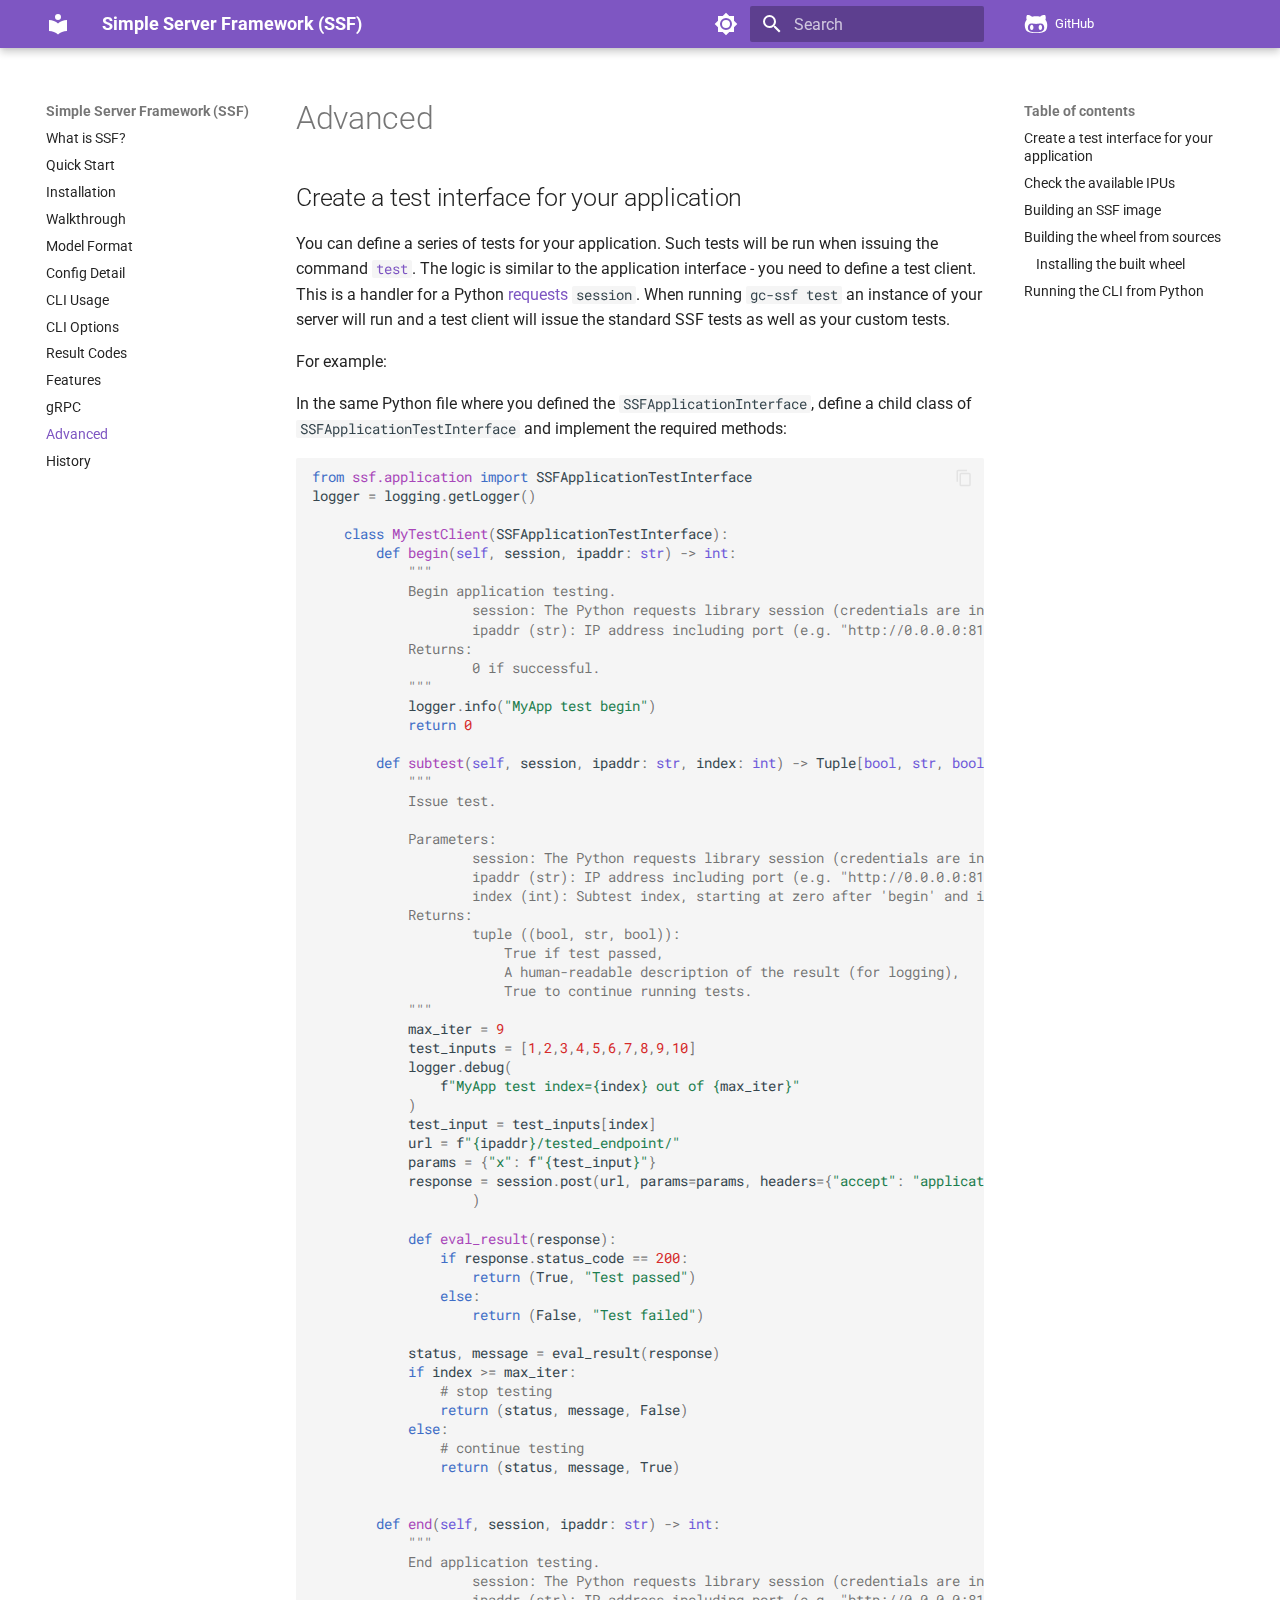
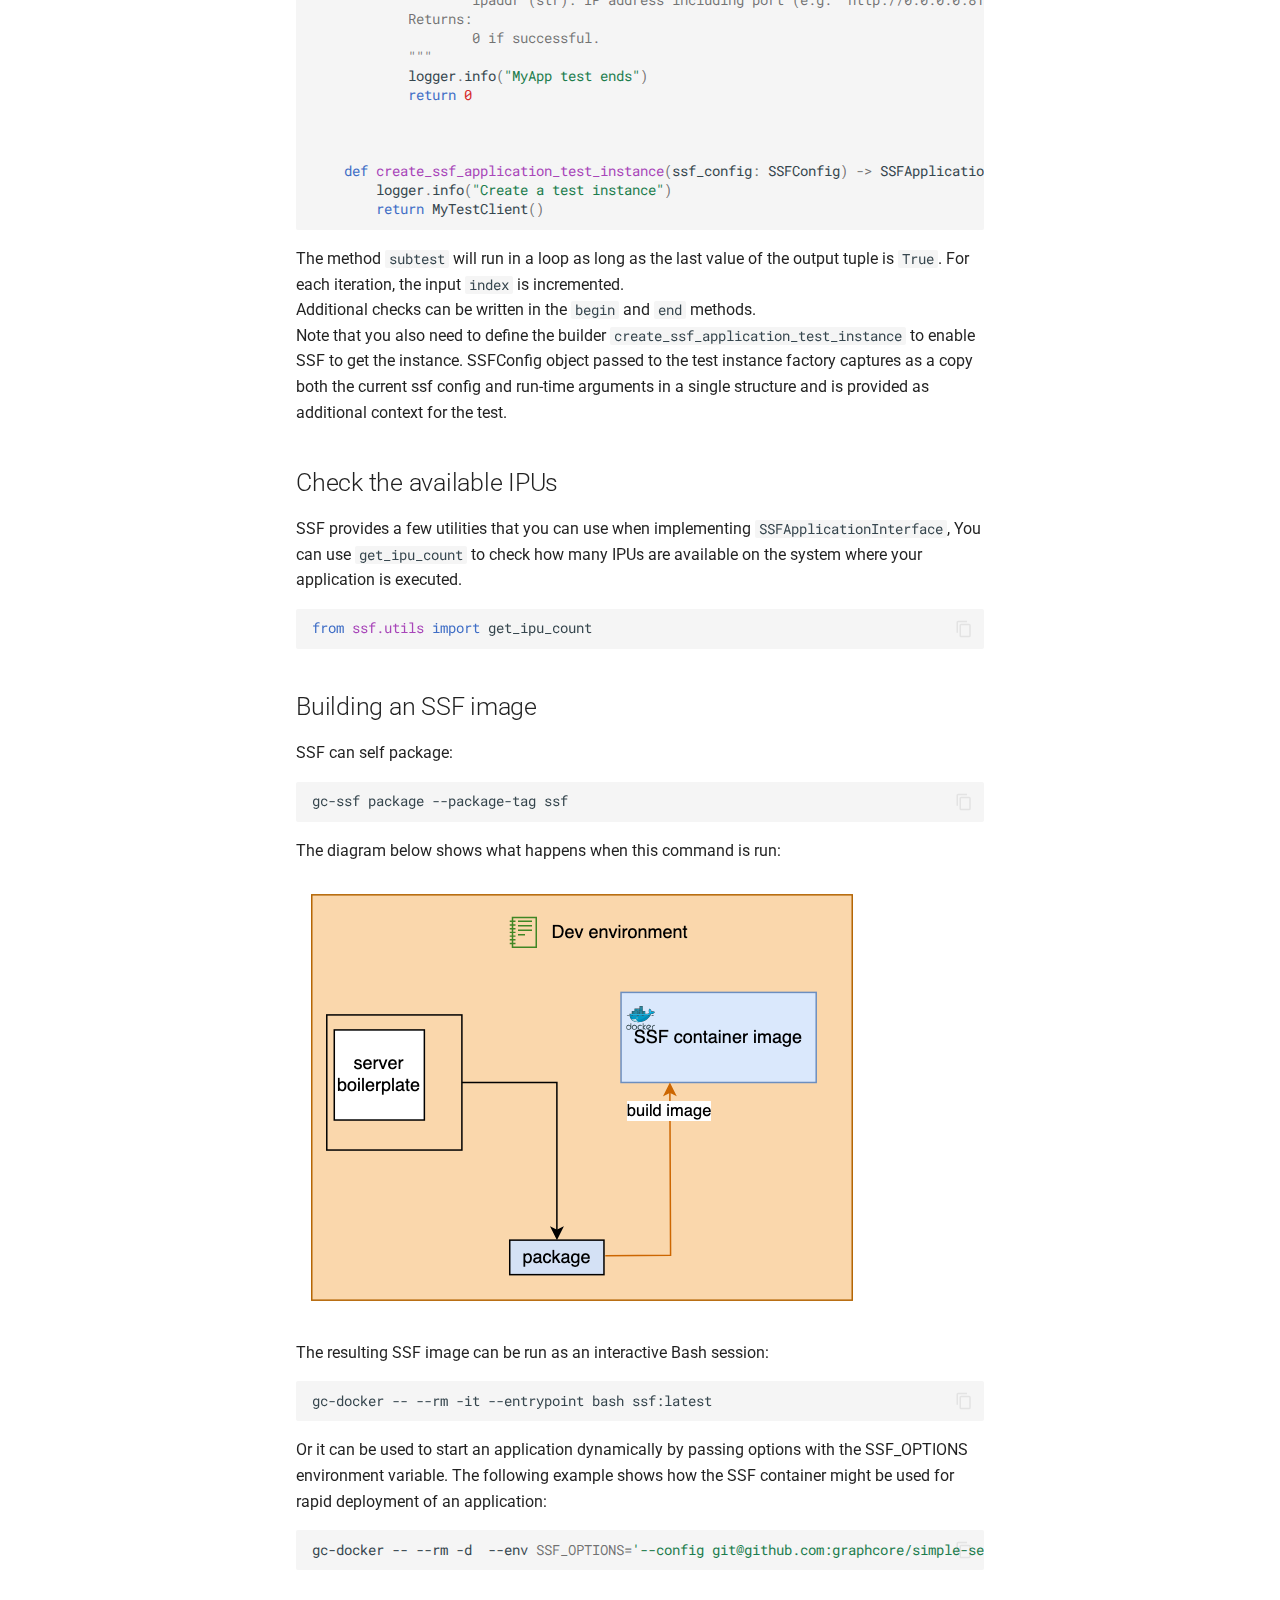
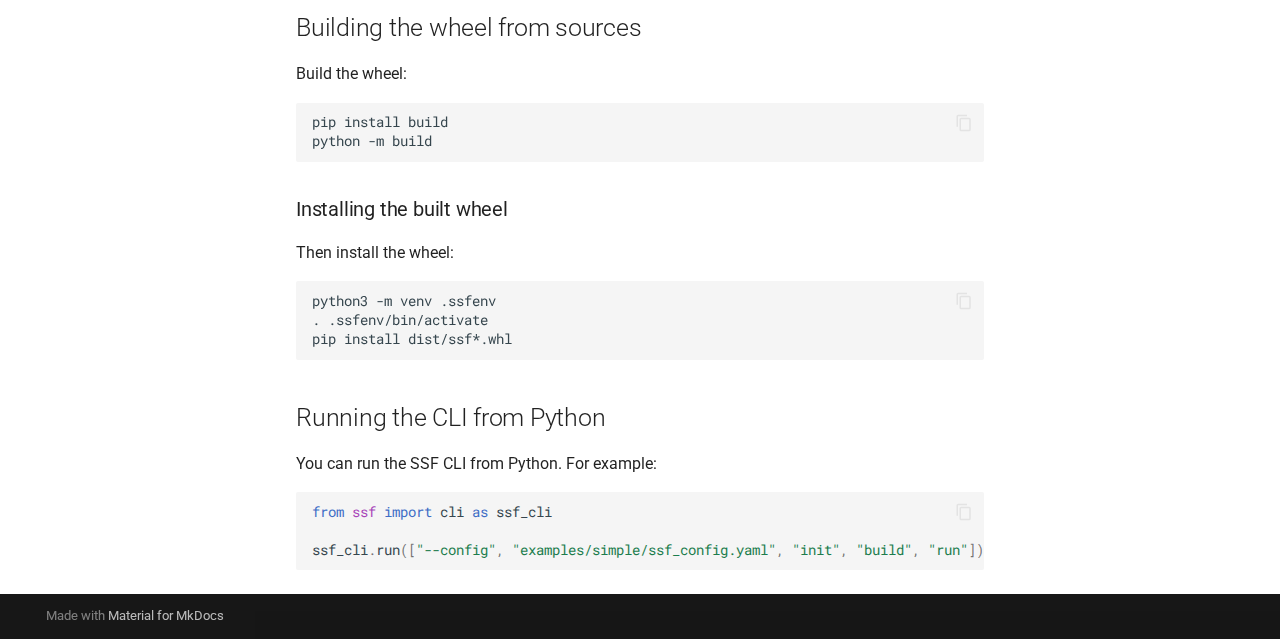
==== commit e57db084: "Release: 1.1.0" ====
--- a/docs/advanced/index.html
+++ b/docs/advanced/index.html
@@ -1,98 +1,104 @@
-// Copyright (c) 2023 Graphcore Ltd. All rights reserved.
 
 <!doctype html>
 <html lang="en" class="no-js">
   <head>
-
+    
       <meta charset="utf-8">
       <meta name="viewport" content="width=device-width,initial-scale=1">
-
-
-
-
-        <link rel="prev" href="../features/">
-
-
+      
+      
+      
+      
+        <link rel="prev" href="../grpc/">
+      
+      
+        <link rel="next" href="../history/">
+      
+      
       <link rel="icon" href="../assets/images/favicon.png">
-      <meta name="generator" content="mkdocs-1.4.3, mkdocs-material-9.1.19">
-
-
-
+      <meta name="generator" content="mkdocs-1.5.3, mkdocs-material-9.4.7">
+    
+    
+      
         <title>Advanced - Simple Server Framework (SSF)</title>
-
-
-
-      <link rel="stylesheet" href="../assets/stylesheets/main.eebd395e.min.css">
-
-
-        <link rel="stylesheet" href="../assets/stylesheets/palette.ecc896b0.min.css">
-
-
-
-
-
-
-
-
-
+      
+    
+    
+      <link rel="stylesheet" href="../assets/stylesheets/main.4b4a2bd9.min.css">
+      
+        
+        <link rel="stylesheet" href="../assets/stylesheets/palette.356b1318.min.css">
+      
+      
+
+
+    
+    
+      
+    
+    
+      
+        
+        
         <link rel="preconnect" href="https://fonts.gstatic.com" crossorigin>
         <link rel="stylesheet" href="https://fonts.googleapis.com/css?family=Roboto:300,300i,400,400i,700,700i%7CRoboto+Mono:400,400i,700,700i&display=fallback">
         <style>:root{--md-text-font:"Roboto";--md-code-font:"Roboto Mono"}</style>
-
-
-
+      
+    
+    
     <script>__md_scope=new URL("..",location),__md_hash=e=>[...e].reduce((e,_)=>(e<<5)-e+_.charCodeAt(0),0),__md_get=(e,_=localStorage,t=__md_scope)=>JSON.parse(_.getItem(t.pathname+"."+e)),__md_set=(e,_,t=localStorage,a=__md_scope)=>{try{t.setItem(a.pathname+"."+e,JSON.stringify(_))}catch(e){}}</script>
-
-
-
-
-
-
+    
+      
+
+    
+    
+    
   </head>
-
-
-
-
-
-
-
-
-
+  
+  
+    
+    
+      
+    
+    
+    
+    
     <body dir="ltr" data-md-color-scheme="default" data-md-color-primary="deep-purple" data-md-color-accent="purple">
-
-
-
+  
+    
+    
       <script>var palette=__md_get("__palette");if(palette&&"object"==typeof palette.color)for(var key of Object.keys(palette.color))document.body.setAttribute("data-md-color-"+key,palette.color[key])</script>
-
+    
     <input class="md-toggle" data-md-toggle="drawer" type="checkbox" id="__drawer" autocomplete="off">
     <input class="md-toggle" data-md-toggle="search" type="checkbox" id="__search" autocomplete="off">
     <label class="md-overlay" for="__drawer"></label>
     <div data-md-component="skip">
-
-
+      
+        
         <a href="#advanced" class="md-skip">
           Skip to content
         </a>
-
+      
     </div>
     <div data-md-component="announce">
-
+      
     </div>
-
-
-
-
-
+    
+    
+      
+
+  
 
 <header class="md-header md-header--shadow" data-md-component="header">
   <nav class="md-header__inner md-grid" aria-label="Header">
     <a href=".." title="Simple Server Framework (SSF)" class="md-header__button md-logo" aria-label="Simple Server Framework (SSF)" data-md-component="logo">
-
-
+      
+  
   <svg xmlns="http://www.w3.org/2000/svg" viewBox="0 0 24 24"><path d="M12 8a3 3 0 0 0 3-3 3 3 0 0 0-3-3 3 3 0 0 0-3 3 3 3 0 0 0 3 3m0 3.54C9.64 9.35 6.5 8 3 8v11c3.5 0 6.64 1.35 9 3.54 2.36-2.19 5.5-3.54 9-3.54V8c-3.5 0-6.64 1.35-9 3.54Z"/></svg>
 
     </a>
     <label class="md-header__button md-icon" for="__drawer">
+      
       <svg xmlns="http://www.w3.org/2000/svg" viewBox="0 0 24 24"><path d="M3 6h18v2H3V6m0 5h18v2H3v-2m0 5h18v2H3v-2Z"/></svg>
     </label>
     <div class="md-header__title" data-md-component="header-title">
@@ -104,43 +110,44 @@
         </div>
         <div class="md-header__topic" data-md-component="header-topic">
           <span class="md-ellipsis">
-
+            
               Advanced
-
+            
           </span>
         </div>
       </div>
     </div>
-
-
+    
+      
         <form class="md-header__option" data-md-component="palette">
-
-
-
-
-            <input class="md-option" data-md-color-media="" data-md-color-scheme="default" data-md-color-primary="deep-purple" data-md-color-accent="purple"  aria-label="Switch to dark mode"  type="radio" name="__palette" id="__palette_1">
-
-              <label class="md-header__button md-icon" title="Switch to dark mode" for="__palette_2" hidden>
-                <svg xmlns="http://www.w3.org/2000/svg" viewBox="0 0 24 24"><path d="M12 8a4 4 0 0 0-4 4 4 4 0 0 0 4 4 4 4 0 0 0 4-4 4 4 0 0 0-4-4m0 10a6 6 0 0 1-6-6 6 6 0 0 1 6-6 6 6 0 0 1 6 6 6 6 0 0 1-6 6m8-9.31V4h-4.69L12 .69 8.69 4H4v4.69L.69 12 4 15.31V20h4.69L12 23.31 15.31 20H20v-4.69L23.31 12 20 8.69Z"/></svg>
-              </label>
-
-
-
-
-
-            <input class="md-option" data-md-color-media="" data-md-color-scheme="slate" data-md-color-primary="deep-purple" data-md-color-accent="purple"  aria-label="Switch to light mode"  type="radio" name="__palette" id="__palette_2">
-
-              <label class="md-header__button md-icon" title="Switch to light mode" for="__palette_1" hidden>
-                <svg xmlns="http://www.w3.org/2000/svg" viewBox="0 0 24 24"><path d="M12 18c-.89 0-1.74-.2-2.5-.55C11.56 16.5 13 14.42 13 12c0-2.42-1.44-4.5-3.5-5.45C10.26 6.2 11.11 6 12 6a6 6 0 0 1 6 6 6 6 0 0 1-6 6m8-9.31V4h-4.69L12 .69 8.69 4H4v4.69L.69 12 4 15.31V20h4.69L12 23.31 15.31 20H20v-4.69L23.31 12 20 8.69Z"/></svg>
-              </label>
-
-
-        </form>
-
-
-
-
+  
+    
+    
+    
+    <input class="md-option" data-md-color-media="" data-md-color-scheme="default" data-md-color-primary="deep-purple" data-md-color-accent="purple"  aria-label="Switch to dark mode"  type="radio" name="__palette" id="__palette_1">
+    
+      <label class="md-header__button md-icon" title="Switch to dark mode" for="__palette_2" hidden>
+        <svg xmlns="http://www.w3.org/2000/svg" viewBox="0 0 24 24"><path d="M12 8a4 4 0 0 0-4 4 4 4 0 0 0 4 4 4 4 0 0 0 4-4 4 4 0 0 0-4-4m0 10a6 6 0 0 1-6-6 6 6 0 0 1 6-6 6 6 0 0 1 6 6 6 6 0 0 1-6 6m8-9.31V4h-4.69L12 .69 8.69 4H4v4.69L.69 12 4 15.31V20h4.69L12 23.31 15.31 20H20v-4.69L23.31 12 20 8.69Z"/></svg>
+      </label>
+    
+  
+    
+    
+    
+    <input class="md-option" data-md-color-media="" data-md-color-scheme="slate" data-md-color-primary="deep-purple" data-md-color-accent="purple"  aria-label="Switch to light mode"  type="radio" name="__palette" id="__palette_2">
+    
+      <label class="md-header__button md-icon" title="Switch to light mode" for="__palette_1" hidden>
+        <svg xmlns="http://www.w3.org/2000/svg" viewBox="0 0 24 24"><path d="M12 18c-.89 0-1.74-.2-2.5-.55C11.56 16.5 13 14.42 13 12c0-2.42-1.44-4.5-3.5-5.45C10.26 6.2 11.11 6 12 6a6 6 0 0 1 6 6 6 6 0 0 1-6 6m8-9.31V4h-4.69L12 .69 8.69 4H4v4.69L.69 12 4 15.31V20h4.69L12 23.31 15.31 20H20v-4.69L23.31 12 20 8.69Z"/></svg>
+      </label>
+    
+  
+</form>
+      
+    
+    
+    
       <label class="md-header__button md-icon" for="__search">
+        
         <svg xmlns="http://www.w3.org/2000/svg" viewBox="0 0 24 24"><path d="M9.5 3A6.5 6.5 0 0 1 16 9.5c0 1.61-.59 3.09-1.56 4.23l.27.27h.79l5 5-1.5 1.5-5-5v-.79l-.27-.27A6.516 6.516 0 0 1 9.5 16 6.5 6.5 0 0 1 3 9.5 6.5 6.5 0 0 1 9.5 3m0 2C7 5 5 7 5 9.5S7 14 9.5 14 14 12 14 9.5 12 5 9.5 5Z"/></svg>
       </label>
       <div class="md-search" data-md-component="search" role="dialog">
@@ -149,16 +156,19 @@
     <form class="md-search__form" name="search">
       <input type="text" class="md-search__input" name="query" aria-label="Search" placeholder="Search" autocapitalize="off" autocorrect="off" autocomplete="off" spellcheck="false" data-md-component="search-query" required>
       <label class="md-search__icon md-icon" for="__search">
+        
         <svg xmlns="http://www.w3.org/2000/svg" viewBox="0 0 24 24"><path d="M9.5 3A6.5 6.5 0 0 1 16 9.5c0 1.61-.59 3.09-1.56 4.23l.27.27h.79l5 5-1.5 1.5-5-5v-.79l-.27-.27A6.516 6.516 0 0 1 9.5 16 6.5 6.5 0 0 1 3 9.5 6.5 6.5 0 0 1 9.5 3m0 2C7 5 5 7 5 9.5S7 14 9.5 14 14 12 14 9.5 12 5 9.5 5Z"/></svg>
+        
         <svg xmlns="http://www.w3.org/2000/svg" viewBox="0 0 24 24"><path d="M20 11v2H8l5.5 5.5-1.42 1.42L4.16 12l7.92-7.92L13.5 5.5 8 11h12Z"/></svg>
       </label>
       <nav class="md-search__options" aria-label="Search">
-
+        
         <button type="reset" class="md-search__icon md-icon" title="Clear" aria-label="Clear" tabindex="-1">
+          
           <svg xmlns="http://www.w3.org/2000/svg" viewBox="0 0 24 24"><path d="M19 6.41 17.59 5 12 10.59 6.41 5 5 6.41 10.59 12 5 17.59 6.41 19 12 13.41 17.59 19 19 17.59 13.41 12 19 6.41Z"/></svg>
         </button>
       </nav>
-
+      
     </form>
     <div class="md-search__output">
       <div class="md-search__scrollwrap" data-md-scrollfix>
@@ -172,374 +182,493 @@
     </div>
   </div>
 </div>
-
-
+    
+    
       <div class="md-header__source">
         <a href="https://github.com/graphcore/simple-server-framework" title="Go to repository" class="md-source" data-md-component="source">
   <div class="md-source__icon md-icon">
-
-    <svg xmlns="http://www.w3.org/2000/svg" viewBox="0 0 480 512"><!--! Font Awesome Free 6.4.0 by @fontawesome - https://fontawesome.com License - https://fontawesome.com/license/free (Icons: CC BY 4.0, Fonts: SIL OFL 1.1, Code: MIT License) Copyright 2023 Fonticons, Inc.--><path d="M186.1 328.7c0 20.9-10.9 55.1-36.7 55.1s-36.7-34.2-36.7-55.1 10.9-55.1 36.7-55.1 36.7 34.2 36.7 55.1zM480 278.2c0 31.9-3.2 65.7-17.5 95-37.9 76.6-142.1 74.8-216.7 74.8-75.8 0-186.2 2.7-225.6-74.8-14.6-29-20.2-63.1-20.2-95 0-41.9 13.9-81.5 41.5-113.6-5.2-15.8-7.7-32.4-7.7-48.8 0-21.5 4.9-32.3 14.6-51.8 45.3 0 74.3 9 108.8 36 29-6.9 58.8-10 88.7-10 27 0 54.2 2.9 80.4 9.2 34-26.7 63-35.2 107.8-35.2 9.8 19.5 14.6 30.3 14.6 51.8 0 16.4-2.6 32.7-7.7 48.2 27.5 32.4 39 72.3 39 114.2zm-64.3 50.5c0-43.9-26.7-82.6-73.5-82.6-18.9 0-37 3.4-56 6-14.9 2.3-29.8 3.2-45.1 3.2-15.2 0-30.1-.9-45.1-3.2-18.7-2.6-37-6-56-6-46.8 0-73.5 38.7-73.5 82.6 0 87.8 80.4 101.3 150.4 101.3h48.2c70.3 0 150.6-13.4 150.6-101.3zm-82.6-55.1c-25.8 0-36.7 34.2-36.7 55.1s10.9 55.1 36.7 55.1 36.7-34.2 36.7-55.1-10.9-55.1-36.7-55.1z"/></svg>
+    
+    <svg xmlns="http://www.w3.org/2000/svg" viewBox="0 0 480 512"><!--! Font Awesome Free 6.4.2 by @fontawesome - https://fontawesome.com License - https://fontawesome.com/license/free (Icons: CC BY 4.0, Fonts: SIL OFL 1.1, Code: MIT License) Copyright 2023 Fonticons, Inc.--><path d="M186.1 328.7c0 20.9-10.9 55.1-36.7 55.1s-36.7-34.2-36.7-55.1 10.9-55.1 36.7-55.1 36.7 34.2 36.7 55.1zM480 278.2c0 31.9-3.2 65.7-17.5 95-37.9 76.6-142.1 74.8-216.7 74.8-75.8 0-186.2 2.7-225.6-74.8-14.6-29-20.2-63.1-20.2-95 0-41.9 13.9-81.5 41.5-113.6-5.2-15.8-7.7-32.4-7.7-48.8 0-21.5 4.9-32.3 14.6-51.8 45.3 0 74.3 9 108.8 36 29-6.9 58.8-10 88.7-10 27 0 54.2 2.9 80.4 9.2 34-26.7 63-35.2 107.8-35.2 9.8 19.5 14.6 30.3 14.6 51.8 0 16.4-2.6 32.7-7.7 48.2 27.5 32.4 39 72.3 39 114.2zm-64.3 50.5c0-43.9-26.7-82.6-73.5-82.6-18.9 0-37 3.4-56 6-14.9 2.3-29.8 3.2-45.1 3.2-15.2 0-30.1-.9-45.1-3.2-18.7-2.6-37-6-56-6-46.8 0-73.5 38.7-73.5 82.6 0 87.8 80.4 101.3 150.4 101.3h48.2c70.3 0 150.6-13.4 150.6-101.3zm-82.6-55.1c-25.8 0-36.7 34.2-36.7 55.1s10.9 55.1 36.7 55.1 36.7-34.2 36.7-55.1-10.9-55.1-36.7-55.1z"/></svg>
   </div>
   <div class="md-source__repository">
     GitHub
   </div>
 </a>
       </div>
-
+    
   </nav>
-
+  
 </header>
-
+    
     <div class="md-container" data-md-component="container">
-
-
-
-
-
-
+      
+      
+        
+          
+        
+      
       <main class="md-main" data-md-component="main">
         <div class="md-main__inner md-grid">
-
-
-
+          
+            
+              
               <div class="md-sidebar md-sidebar--primary" data-md-component="sidebar" data-md-type="navigation" >
                 <div class="md-sidebar__scrollwrap">
                   <div class="md-sidebar__inner">
+                    
 
 
 
 <nav class="md-nav md-nav--primary" aria-label="Navigation" data-md-level="0">
   <label class="md-nav__title" for="__drawer">
     <a href=".." title="Simple Server Framework (SSF)" class="md-nav__button md-logo" aria-label="Simple Server Framework (SSF)" data-md-component="logo">
-
-
+      
+  
   <svg xmlns="http://www.w3.org/2000/svg" viewBox="0 0 24 24"><path d="M12 8a3 3 0 0 0 3-3 3 3 0 0 0-3-3 3 3 0 0 0-3 3 3 3 0 0 0 3 3m0 3.54C9.64 9.35 6.5 8 3 8v11c3.5 0 6.64 1.35 9 3.54 2.36-2.19 5.5-3.54 9-3.54V8c-3.5 0-6.64 1.35-9 3.54Z"/></svg>
 
     </a>
     Simple Server Framework (SSF)
   </label>
-
+  
     <div class="md-nav__source">
       <a href="https://github.com/graphcore/simple-server-framework" title="Go to repository" class="md-source" data-md-component="source">
   <div class="md-source__icon md-icon">
-
-    <svg xmlns="http://www.w3.org/2000/svg" viewBox="0 0 480 512"><!--! Font Awesome Free 6.4.0 by @fontawesome - https://fontawesome.com License - https://fontawesome.com/license/free (Icons: CC BY 4.0, Fonts: SIL OFL 1.1, Code: MIT License) Copyright 2023 Fonticons, Inc.--><path d="M186.1 328.7c0 20.9-10.9 55.1-36.7 55.1s-36.7-34.2-36.7-55.1 10.9-55.1 36.7-55.1 36.7 34.2 36.7 55.1zM480 278.2c0 31.9-3.2 65.7-17.5 95-37.9 76.6-142.1 74.8-216.7 74.8-75.8 0-186.2 2.7-225.6-74.8-14.6-29-20.2-63.1-20.2-95 0-41.9 13.9-81.5 41.5-113.6-5.2-15.8-7.7-32.4-7.7-48.8 0-21.5 4.9-32.3 14.6-51.8 45.3 0 74.3 9 108.8 36 29-6.9 58.8-10 88.7-10 27 0 54.2 2.9 80.4 9.2 34-26.7 63-35.2 107.8-35.2 9.8 19.5 14.6 30.3 14.6 51.8 0 16.4-2.6 32.7-7.7 48.2 27.5 32.4 39 72.3 39 114.2zm-64.3 50.5c0-43.9-26.7-82.6-73.5-82.6-18.9 0-37 3.4-56 6-14.9 2.3-29.8 3.2-45.1 3.2-15.2 0-30.1-.9-45.1-3.2-18.7-2.6-37-6-56-6-46.8 0-73.5 38.7-73.5 82.6 0 87.8 80.4 101.3 150.4 101.3h48.2c70.3 0 150.6-13.4 150.6-101.3zm-82.6-55.1c-25.8 0-36.7 34.2-36.7 55.1s10.9 55.1 36.7 55.1 36.7-34.2 36.7-55.1-10.9-55.1-36.7-55.1z"/></svg>
+    
+    <svg xmlns="http://www.w3.org/2000/svg" viewBox="0 0 480 512"><!--! Font Awesome Free 6.4.2 by @fontawesome - https://fontawesome.com License - https://fontawesome.com/license/free (Icons: CC BY 4.0, Fonts: SIL OFL 1.1, Code: MIT License) Copyright 2023 Fonticons, Inc.--><path d="M186.1 328.7c0 20.9-10.9 55.1-36.7 55.1s-36.7-34.2-36.7-55.1 10.9-55.1 36.7-55.1 36.7 34.2 36.7 55.1zM480 278.2c0 31.9-3.2 65.7-17.5 95-37.9 76.6-142.1 74.8-216.7 74.8-75.8 0-186.2 2.7-225.6-74.8-14.6-29-20.2-63.1-20.2-95 0-41.9 13.9-81.5 41.5-113.6-5.2-15.8-7.7-32.4-7.7-48.8 0-21.5 4.9-32.3 14.6-51.8 45.3 0 74.3 9 108.8 36 29-6.9 58.8-10 88.7-10 27 0 54.2 2.9 80.4 9.2 34-26.7 63-35.2 107.8-35.2 9.8 19.5 14.6 30.3 14.6 51.8 0 16.4-2.6 32.7-7.7 48.2 27.5 32.4 39 72.3 39 114.2zm-64.3 50.5c0-43.9-26.7-82.6-73.5-82.6-18.9 0-37 3.4-56 6-14.9 2.3-29.8 3.2-45.1 3.2-15.2 0-30.1-.9-45.1-3.2-18.7-2.6-37-6-56-6-46.8 0-73.5 38.7-73.5 82.6 0 87.8 80.4 101.3 150.4 101.3h48.2c70.3 0 150.6-13.4 150.6-101.3zm-82.6-55.1c-25.8 0-36.7 34.2-36.7 55.1s10.9 55.1 36.7 55.1 36.7-34.2 36.7-55.1-10.9-55.1-36.7-55.1z"/></svg>
   </div>
   <div class="md-source__repository">
     GitHub
   </div>
 </a>
     </div>
-
+  
   <ul class="md-nav__list" data-md-scrollfix>
-
-
-
-
-
-
-
-
+    
+      
+      
+  
+  
+  
     <li class="md-nav__item">
       <a href=".." class="md-nav__link">
-        What is SSF?
-      </a>
-    </li>
-
-
-
-
-
-
-
-
-
-
+        
+  
+  <span class="md-ellipsis">
+    What is SSF?
+  </span>
+  
+
+      </a>
+    </li>
+  
+
+    
+      
+      
+  
+  
+  
     <li class="md-nav__item">
       <a href="../quickstart/" class="md-nav__link">
-        Quick start
-      </a>
-    </li>
-
-
-
-
-
-
-
-
-
-
+        
+  
+  <span class="md-ellipsis">
+    Quick Start
+  </span>
+  
+
+      </a>
+    </li>
+  
+
+    
+      
+      
+  
+  
+  
     <li class="md-nav__item">
       <a href="../installation/" class="md-nav__link">
-        Installation
-      </a>
-    </li>
-
-
-
-
-
-
-
-
-
-
+        
+  
+  <span class="md-ellipsis">
+    Installation
+  </span>
+  
+
+      </a>
+    </li>
+  
+
+    
+      
+      
+  
+  
+  
     <li class="md-nav__item">
       <a href="../walkthrough/" class="md-nav__link">
-        Walkthrough
-      </a>
-    </li>
-
-
-
-
-
-
-
-
-
-
+        
+  
+  <span class="md-ellipsis">
+    Walkthrough
+  </span>
+  
+
+      </a>
+    </li>
+  
+
+    
+      
+      
+  
+  
+  
     <li class="md-nav__item">
       <a href="../model_format/" class="md-nav__link">
-        Model format
-      </a>
-    </li>
-
-
-
-
-
-
-
-
-
-
+        
+  
+  <span class="md-ellipsis">
+    Model Format
+  </span>
+  
+
+      </a>
+    </li>
+  
+
+    
+      
+      
+  
+  
+  
+    <li class="md-nav__item">
+      <a href="../config_detail/" class="md-nav__link">
+        
+  
+  <span class="md-ellipsis">
+    Config Detail
+  </span>
+  
+
+      </a>
+    </li>
+  
+
+    
+      
+      
+  
+  
+  
     <li class="md-nav__item">
       <a href="../usage/" class="md-nav__link">
-        CLI Usage
-      </a>
-    </li>
-
-
-
-
-
-
-
-
-
-
+        
+  
+  <span class="md-ellipsis">
+    CLI Usage
+  </span>
+  
+
+      </a>
+    </li>
+  
+
+    
+      
+      
+  
+  
+  
     <li class="md-nav__item">
       <a href="../all_options/" class="md-nav__link">
-        Options
-      </a>
-    </li>
-
-
-
-
-
-
-
-
-
-
+        
+  
+  <span class="md-ellipsis">
+    CLI Options
+  </span>
+  
+
+      </a>
+    </li>
+  
+
+    
+      
+      
+  
+  
+  
+    <li class="md-nav__item">
+      <a href="../result_codes/" class="md-nav__link">
+        
+  
+  <span class="md-ellipsis">
+    Result Codes
+  </span>
+  
+
+      </a>
+    </li>
+  
+
+    
+      
+      
+  
+  
+  
     <li class="md-nav__item">
       <a href="../features/" class="md-nav__link">
-        Features
-      </a>
-    </li>
-
-
-
-
-
-
-
-
-
-
-
-
+        
+  
+  <span class="md-ellipsis">
+    Features
+  </span>
+  
+
+      </a>
+    </li>
+  
+
+    
+      
+      
+  
+  
+  
+    <li class="md-nav__item">
+      <a href="../grpc/" class="md-nav__link">
+        
+  
+  <span class="md-ellipsis">
+    gRPC
+  </span>
+  
+
+      </a>
+    </li>
+  
+
+    
+      
+      
+  
+  
+    
+  
+  
     <li class="md-nav__item md-nav__item--active">
-
+      
       <input class="md-nav__toggle md-toggle" type="checkbox" id="__toc">
-
-
-
-
-
+      
+      
+        
+      
+      
         <label class="md-nav__link md-nav__link--active" for="__toc">
-          Advanced
+          
+  
+  <span class="md-ellipsis">
+    Advanced
+  </span>
+  
+
           <span class="md-nav__icon md-icon"></span>
         </label>
-
+      
       <a href="./" class="md-nav__link md-nav__link--active">
-        Advanced
-      </a>
-
-
+        
+  
+  <span class="md-ellipsis">
+    Advanced
+  </span>
+  
+
+      </a>
+      
+        
 
 <nav class="md-nav md-nav--secondary" aria-label="Table of contents">
-
-
-
-
-
-
+  
+  
+  
+    
+  
+  
     <label class="md-nav__title" for="__toc">
       <span class="md-nav__icon md-icon"></span>
       Table of contents
     </label>
     <ul class="md-nav__list" data-md-component="toc" data-md-scrollfix>
-
+      
         <li class="md-nav__item">
   <a href="#create-a-test-interface-for-your-application" class="md-nav__link">
     Create a test interface for your application
   </a>
-
-</li>
-
+  
+</li>
+      
         <li class="md-nav__item">
   <a href="#check-the-available-ipus" class="md-nav__link">
     Check the available IPUs
   </a>
-
-</li>
-
+  
+</li>
+      
         <li class="md-nav__item">
   <a href="#building-an-ssf-image" class="md-nav__link">
     Building an SSF image
   </a>
-
-</li>
-
+  
+</li>
+      
         <li class="md-nav__item">
   <a href="#building-the-wheel-from-sources" class="md-nav__link">
     Building the wheel from sources
   </a>
-
+  
     <nav class="md-nav" aria-label="Building the wheel from sources">
       <ul class="md-nav__list">
-
+        
           <li class="md-nav__item">
   <a href="#installing-the-built-wheel" class="md-nav__link">
     Installing the built wheel
   </a>
-
-</li>
-
+  
+</li>
+        
       </ul>
     </nav>
-
-</li>
-
+  
+</li>
+      
         <li class="md-nav__item">
   <a href="#running-the-cli-from-python" class="md-nav__link">
     Running the CLI from Python
   </a>
-
-</li>
-
+  
+</li>
+      
     </ul>
-
+  
 </nav>
-
-    </li>
-
-
-
+      
+    </li>
+  
+
+    
+      
+      
+  
+  
+  
+    <li class="md-nav__item">
+      <a href="../history/" class="md-nav__link">
+        
+  
+  <span class="md-ellipsis">
+    History
+  </span>
+  
+
+      </a>
+    </li>
+  
+
+    
   </ul>
 </nav>
                   </div>
                 </div>
               </div>
-
-
-
+            
+            
+              
               <div class="md-sidebar md-sidebar--secondary" data-md-component="sidebar" data-md-type="toc" >
                 <div class="md-sidebar__scrollwrap">
                   <div class="md-sidebar__inner">
-
+                    
 
 <nav class="md-nav md-nav--secondary" aria-label="Table of contents">
-
-
-
-
-
-
+  
+  
+  
+    
+  
+  
     <label class="md-nav__title" for="__toc">
       <span class="md-nav__icon md-icon"></span>
       Table of contents
     </label>
     <ul class="md-nav__list" data-md-component="toc" data-md-scrollfix>
-
+      
         <li class="md-nav__item">
   <a href="#create-a-test-interface-for-your-application" class="md-nav__link">
     Create a test interface for your application
   </a>
-
-</li>
-
+  
+</li>
+      
         <li class="md-nav__item">
   <a href="#check-the-available-ipus" class="md-nav__link">
     Check the available IPUs
   </a>
-
-</li>
-
+  
+</li>
+      
         <li class="md-nav__item">
   <a href="#building-an-ssf-image" class="md-nav__link">
     Building an SSF image
   </a>
-
-</li>
-
+  
+</li>
+      
         <li class="md-nav__item">
   <a href="#building-the-wheel-from-sources" class="md-nav__link">
     Building the wheel from sources
   </a>
-
+  
     <nav class="md-nav" aria-label="Building the wheel from sources">
       <ul class="md-nav__list">
-
+        
           <li class="md-nav__item">
   <a href="#installing-the-built-wheel" class="md-nav__link">
     Installing the built wheel
   </a>
-
-</li>
-
+  
+</li>
+        
       </ul>
     </nav>
-
-</li>
-
+  
+</li>
+      
         <li class="md-nav__item">
   <a href="#running-the-cli-from-python" class="md-nav__link">
     Running the CLI from Python
   </a>
-
-</li>
-
+  
+</li>
+      
     </ul>
-
+  
 </nav>
                   </div>
                 </div>
               </div>
-
-
-
+            
+          
+          
             <div class="md-content" data-md-component="content">
               <article class="md-content__inner md-typeset">
-
-
-
-
-
+                
+                  
+
+  
+  
 
 
 <!-- Copyright (c) 2023 Graphcore Ltd. All rights reserved. -->
@@ -596,7 +725,7 @@
 </span><span id="__span-0-41"><a id="__codelineno-0-41" name="__codelineno-0-41" href="#__codelineno-0-41"></a>            <span class="k">def</span> <span class="nf">eval_result</span><span class="p">(</span><span class="n">response</span><span class="p">):</span>
 </span><span id="__span-0-42"><a id="__codelineno-0-42" name="__codelineno-0-42" href="#__codelineno-0-42"></a>                <span class="k">if</span> <span class="n">response</span><span class="o">.</span><span class="n">status_code</span> <span class="o">==</span> <span class="mi">200</span><span class="p">:</span>
 </span><span id="__span-0-43"><a id="__codelineno-0-43" name="__codelineno-0-43" href="#__codelineno-0-43"></a>                    <span class="k">return</span> <span class="p">(</span><span class="kc">True</span><span class="p">,</span> <span class="s2">&quot;Test passed&quot;</span><span class="p">)</span>
-</span><span id="__span-0-44"><a id="__codelineno-0-44" name="__codelineno-0-44" href="#__codelineno-0-44"></a>                <span class="k">else</span>
+</span><span id="__span-0-44"><a id="__codelineno-0-44" name="__codelineno-0-44" href="#__codelineno-0-44"></a>                <span class="k">else</span><span class="p">:</span>
 </span><span id="__span-0-45"><a id="__codelineno-0-45" name="__codelineno-0-45" href="#__codelineno-0-45"></a>                    <span class="k">return</span> <span class="p">(</span><span class="kc">False</span><span class="p">,</span> <span class="s2">&quot;Test failed&quot;</span><span class="p">)</span>
 </span><span id="__span-0-46"><a id="__codelineno-0-46" name="__codelineno-0-46" href="#__codelineno-0-46"></a>
 </span><span id="__span-0-47"><a id="__codelineno-0-47" name="__codelineno-0-47" href="#__codelineno-0-47"></a>            <span class="n">status</span><span class="p">,</span> <span class="n">message</span> <span class="o">=</span> <span class="n">eval_result</span><span class="p">(</span><span class="n">response</span><span class="p">)</span>
@@ -636,19 +765,20 @@
 </span></code></pre></div></p>
 <h2 id="building-an-ssf-image">Building an SSF image</h2>
 <p>SSF can self package:</p>
-<p><div class="language-bash highlight"><pre><span></span><code><span id="__span-2-1"><a id="__codelineno-2-1" name="__codelineno-2-1" href="#__codelineno-2-1"></a>gc-ssf<span class="w"> </span>package
+<p><div class="language-bash highlight"><pre><span></span><code><span id="__span-2-1"><a id="__codelineno-2-1" name="__codelineno-2-1" href="#__codelineno-2-1"></a>gc-ssf<span class="w"> </span>package<span class="w"> </span>--package-tag<span class="w"> </span>ssf
 </span></code></pre></div>
 The diagram below shows what happens when this command is run:</p>
 <p><img alt="self-pkg-img" src="../img/workflows_self_pkg.png" /></p>
 <p>The resulting SSF image can be run as an interactive Bash session:</p>
-<div class="language-bash highlight"><pre><span></span><code><span id="__span-3-1"><a id="__codelineno-3-1" name="__codelineno-3-1" href="#__codelineno-3-1"></a>gc-docker<span class="w"> </span>--<span class="w"> </span>--rm<span class="w"> </span>-it<span class="w"> </span>--entrypoint<span class="w"> </span>bash<span class="w"> </span>graphcore/simple-server-framework:latest
+<div class="language-bash highlight"><pre><span></span><code><span id="__span-3-1"><a id="__codelineno-3-1" name="__codelineno-3-1" href="#__codelineno-3-1"></a>gc-docker<span class="w"> </span>--<span class="w"> </span>--rm<span class="w"> </span>-it<span class="w"> </span>--entrypoint<span class="w"> </span>bash<span class="w"> </span>ssf:latest
 </span></code></pre></div>
 <p>Or it can be used to start an application dynamically by passing options with the SSF_OPTIONS environment variable. The following example shows how the SSF container might be used for rapid deployment of an application:</p>
-<div class="language-bash highlight"><pre><span></span><code><span id="__span-4-1"><a id="__codelineno-4-1" name="__codelineno-4-1" href="#__codelineno-4-1"></a>gc-docker<span class="w"> </span>--<span class="w"> </span>--rm<span class="w"> </span>-d<span class="w">  </span>--env<span class="w"> </span><span class="nv">SSF_OPTIONS</span><span class="o">=</span><span class="s1">&#39;--config git@github.com:graphcore/simple-server-framework.git|examples/simple/ssf_config.yaml init build run&#39;</span><span class="w"> </span>graphcore/simple-server-framework:latest
+<div class="language-bash highlight"><pre><span></span><code><span id="__span-4-1"><a id="__codelineno-4-1" name="__codelineno-4-1" href="#__codelineno-4-1"></a>gc-docker<span class="w"> </span>--<span class="w"> </span>--rm<span class="w"> </span>-d<span class="w">  </span>--env<span class="w"> </span><span class="nv">SSF_OPTIONS</span><span class="o">=</span><span class="s1">&#39;--config git@github.com:graphcore/simple-server-framework.git|examples/simple/ssf_config.yaml init build run&#39;</span><span class="w"> </span>ssf:latest
 </span></code></pre></div>
 <h2 id="building-the-wheel-from-sources">Building the wheel from sources</h2>
 <p>Build the wheel:</p>
-<div class="language-bash highlight"><pre><span></span><code><span id="__span-5-1"><a id="__codelineno-5-1" name="__codelineno-5-1" href="#__codelineno-5-1"></a>python<span class="w"> </span>-m<span class="w"> </span>build
+<div class="language-bash highlight"><pre><span></span><code><span id="__span-5-1"><a id="__codelineno-5-1" name="__codelineno-5-1" href="#__codelineno-5-1"></a>pip<span class="w"> </span>install<span class="w"> </span>build
+</span><span id="__span-5-2"><a id="__codelineno-5-2" name="__codelineno-5-2" href="#__codelineno-5-2"></a>python<span class="w"> </span>-m<span class="w"> </span>build
 </span></code></pre></div>
 <h3 id="installing-the-built-wheel">Installing the built wheel</h3>
 <p>Then install the wheel:</p>
@@ -667,43 +797,44 @@
 
 
 
-
+                
               </article>
             </div>
-
-
+          
+          
         </div>
-
+        
       </main>
-
+      
         <footer class="md-footer">
-
+  
   <div class="md-footer-meta md-typeset">
     <div class="md-footer-meta__inner md-grid">
       <div class="md-copyright">
-
-
+  
+  
     Made with
     <a href="https://squidfunk.github.io/mkdocs-material/" target="_blank" rel="noopener">
       Material for MkDocs
     </a>
-
+  
 </div>
-
+      
     </div>
   </div>
 </footer>
-
+      
     </div>
     <div class="md-dialog" data-md-component="dialog">
       <div class="md-dialog__inner md-typeset"></div>
     </div>
-
-    <script id="__config" type="application/json">{"base": "..", "features": ["content.code.select", "content.code.copy"], "search": "../assets/javascripts/workers/search.74e28a9f.min.js", "translations": {"clipboard.copied": "Copied to clipboard", "clipboard.copy": "Copy to clipboard", "search.result.more.one": "1 more on this page", "search.result.more.other": "# more on this page", "search.result.none": "No matching documents", "search.result.one": "1 matching document", "search.result.other": "# matching documents", "search.result.placeholder": "Type to start searching", "search.result.term.missing": "Missing", "select.version": "Select version"}}</script>
-
-
-      <script src="../assets/javascripts/bundle.220ee61c.min.js"></script>
-
-
+    
+    
+    <script id="__config" type="application/json">{"base": "..", "features": ["content.code.select", "content.code.copy"], "search": "../assets/javascripts/workers/search.f886a092.min.js", "translations": {"clipboard.copied": "Copied to clipboard", "clipboard.copy": "Copy to clipboard", "search.result.more.one": "1 more on this page", "search.result.more.other": "# more on this page", "search.result.none": "No matching documents", "search.result.one": "1 matching document", "search.result.other": "# matching documents", "search.result.placeholder": "Type to start searching", "search.result.term.missing": "Missing", "select.version": "Select version"}}</script>
+    
+    
+      <script src="../assets/javascripts/bundle.aecac24b.min.js"></script>
+      
+    
   </body>
-</html>
+</html>--- a/docs/assets/stylesheets/main.4b4a2bd9.min.css
+++ b/docs/assets/stylesheets/main.4b4a2bd9.min.css
@@ -0,0 +1 @@
+@charset "UTF-8";html{-webkit-text-size-adjust:none;-moz-text-size-adjust:none;text-size-adjust:none;box-sizing:border-box}*,:after,:before{box-sizing:inherit}@media (prefers-reduced-motion){*,:after,:before{transition:none!important}}body{margin:0}a,button,input,label{-webkit-tap-highlight-color:transparent}a{color:inherit;text-decoration:none}hr{border:0;box-sizing:initial;display:block;height:.05rem;overflow:visible;padding:0}small{font-size:80%}sub,sup{line-height:1em}img{border-style:none}table{border-collapse:initial;border-spacing:0}td,th{font-weight:400;vertical-align:top}button{background:#0000;border:0;font-family:inherit;font-size:inherit;margin:0;padding:0}input{border:0;outline:none}:root{--md-primary-fg-color:#4051b5;--md-primary-fg-color--light:#5d6cc0;--md-primary-fg-color--dark:#303fa1;--md-primary-bg-color:#fff;--md-primary-bg-color--light:#ffffffb3;--md-accent-fg-color:#526cfe;--md-accent-fg-color--transparent:#526cfe1a;--md-accent-bg-color:#fff;--md-accent-bg-color--light:#ffffffb3}[data-md-color-scheme=default]{color-scheme:light}[data-md-color-scheme=default] img[src$="#gh-dark-mode-only"],[data-md-color-scheme=default] img[src$="#only-dark"]{display:none}:root,[data-md-color-scheme=default]{--md-hue:225deg;--md-default-fg-color:#000000de;--md-default-fg-color--light:#0000008a;--md-default-fg-color--lighter:#00000052;--md-default-fg-color--lightest:#00000012;--md-default-bg-color:#fff;--md-default-bg-color--light:#ffffffb3;--md-default-bg-color--lighter:#ffffff4d;--md-default-bg-color--lightest:#ffffff1f;--md-code-fg-color:#36464e;--md-code-bg-color:#f5f5f5;--md-code-hl-color:#4287ff;--md-code-hl-color--light:#4287ff1a;--md-code-hl-number-color:#d52a2a;--md-code-hl-special-color:#db1457;--md-code-hl-function-color:#a846b9;--md-code-hl-constant-color:#6e59d9;--md-code-hl-keyword-color:#3f6ec6;--md-code-hl-string-color:#1c7d4d;--md-code-hl-name-color:var(--md-code-fg-color);--md-code-hl-operator-color:var(--md-default-fg-color--light);--md-code-hl-punctuation-color:var(--md-default-fg-color--light);--md-code-hl-comment-color:var(--md-default-fg-color--light);--md-code-hl-generic-color:var(--md-default-fg-color--light);--md-code-hl-variable-color:var(--md-default-fg-color--light);--md-typeset-color:var(--md-default-fg-color);--md-typeset-a-color:var(--md-primary-fg-color);--md-typeset-del-color:#f5503d26;--md-typeset-ins-color:#0bd57026;--md-typeset-kbd-color:#fafafa;--md-typeset-kbd-accent-color:#fff;--md-typeset-kbd-border-color:#b8b8b8;--md-typeset-mark-color:#ffff0080;--md-typeset-table-color:#0000001f;--md-typeset-table-color--light:rgba(0,0,0,.035);--md-admonition-fg-color:var(--md-default-fg-color);--md-admonition-bg-color:var(--md-default-bg-color);--md-warning-fg-color:#000000de;--md-warning-bg-color:#ff9;--md-footer-fg-color:#fff;--md-footer-fg-color--light:#ffffffb3;--md-footer-fg-color--lighter:#ffffff73;--md-footer-bg-color:#000000de;--md-footer-bg-color--dark:#00000052;--md-shadow-z1:0 0.2rem 0.5rem #0000000d,0 0 0.05rem #0000001a;--md-shadow-z2:0 0.2rem 0.5rem #0000001a,0 0 0.05rem #00000040;--md-shadow-z3:0 0.2rem 0.5rem #0003,0 0 0.05rem #00000059}.md-icon svg{fill:currentcolor;display:block;height:1.2rem;width:1.2rem}body{-webkit-font-smoothing:antialiased;-moz-osx-font-smoothing:grayscale;--md-text-font-family:var(--md-text-font,_),-apple-system,BlinkMacSystemFont,Helvetica,Arial,sans-serif;--md-code-font-family:var(--md-code-font,_),SFMono-Regular,Consolas,Menlo,monospace}aside,body,input{font-feature-settings:"kern","liga";color:var(--md-typeset-color);font-family:var(--md-text-font-family)}code,kbd,pre{font-feature-settings:"kern";font-family:var(--md-code-font-family)}:root{--md-typeset-table-sort-icon:url('data:image/svg+xml;charset=utf-8,<svg xmlns="http://www.w3.org/2000/svg" viewBox="0 0 24 24"><path d="m18 21-4-4h3V7h-3l4-4 4 4h-3v10h3M2 19v-2h10v2M2 13v-2h7v2M2 7V5h4v2H2Z"/></svg>');--md-typeset-table-sort-icon--asc:url('data:image/svg+xml;charset=utf-8,<svg xmlns="http://www.w3.org/2000/svg" viewBox="0 0 24 24"><path d="M19 17h3l-4 4-4-4h3V3h2M2 17h10v2H2M6 5v2H2V5m0 6h7v2H2v-2Z"/></svg>');--md-typeset-table-sort-icon--desc:url('data:image/svg+xml;charset=utf-8,<svg xmlns="http://www.w3.org/2000/svg" viewBox="0 0 24 24"><path d="M19 7h3l-4-4-4 4h3v14h2M2 17h10v2H2M6 5v2H2V5m0 6h7v2H2v-2Z"/></svg>')}.md-typeset{-webkit-print-color-adjust:exact;color-adjust:exact;font-size:.8rem;line-height:1.6}@media print{.md-typeset{font-size:.68rem}}.md-typeset blockquote,.md-typeset dl,.md-typeset figure,.md-typeset ol,.md-typeset pre,.md-typeset ul{margin-bottom:1em;margin-top:1em}.md-typeset h1{color:var(--md-default-fg-color--light);font-size:2em;line-height:1.3;margin:0 0 1.25em}.md-typeset h1,.md-typeset h2{font-weight:300;letter-spacing:-.01em}.md-typeset h2{font-size:1.5625em;line-height:1.4;margin:1.6em 0 .64em}.md-typeset h3{font-size:1.25em;font-weight:400;letter-spacing:-.01em;line-height:1.5;margin:1.6em 0 .8em}.md-typeset h2+h3{margin-top:.8em}.md-typeset h4{font-weight:700;letter-spacing:-.01em;margin:1em 0}.md-typeset h5,.md-typeset h6{color:var(--md-default-fg-color--light);font-size:.8em;font-weight:700;letter-spacing:-.01em;margin:1.25em 0}.md-typeset h5{text-transform:uppercase}.md-typeset hr{border-bottom:.05rem solid var(--md-default-fg-color--lightest);display:flow-root;margin:1.5em 0}.md-typeset a{color:var(--md-typeset-a-color);word-break:break-word}.md-typeset a,.md-typeset a:before{transition:color 125ms}.md-typeset a:focus,.md-typeset a:hover{color:var(--md-accent-fg-color)}.md-typeset a:focus code,.md-typeset a:hover code{background-color:var(--md-accent-fg-color--transparent)}.md-typeset a code{color:currentcolor;transition:background-color 125ms}.md-typeset a.focus-visible{outline-color:var(--md-accent-fg-color);outline-offset:.2rem}.md-typeset code,.md-typeset kbd,.md-typeset pre{color:var(--md-code-fg-color);direction:ltr;font-variant-ligatures:none}@media print{.md-typeset code,.md-typeset kbd,.md-typeset pre{white-space:pre-wrap}}.md-typeset code{background-color:var(--md-code-bg-color);border-radius:.1rem;-webkit-box-decoration-break:clone;box-decoration-break:clone;font-size:.85em;padding:0 .2941176471em;word-break:break-word}.md-typeset code:not(.focus-visible){-webkit-tap-highlight-color:transparent;outline:none}.md-typeset pre{display:flow-root;line-height:1.4;position:relative}.md-typeset pre>code{-webkit-box-decoration-break:slice;box-decoration-break:slice;box-shadow:none;display:block;margin:0;outline-color:var(--md-accent-fg-color);overflow:auto;padding:.7720588235em 1.1764705882em;scrollbar-color:var(--md-default-fg-color--lighter) #0000;scrollbar-width:thin;touch-action:auto;word-break:normal}.md-typeset pre>code:hover{scrollbar-color:var(--md-accent-fg-color) #0000}.md-typeset pre>code::-webkit-scrollbar{height:.2rem;width:.2rem}.md-typeset pre>code::-webkit-scrollbar-thumb{background-color:var(--md-default-fg-color--lighter)}.md-typeset pre>code::-webkit-scrollbar-thumb:hover{background-color:var(--md-accent-fg-color)}.md-typeset kbd{background-color:var(--md-typeset-kbd-color);border-radius:.1rem;box-shadow:0 .1rem 0 .05rem var(--md-typeset-kbd-border-color),0 .1rem 0 var(--md-typeset-kbd-border-color),0 -.1rem .2rem var(--md-typeset-kbd-accent-color) inset;color:var(--md-default-fg-color);display:inline-block;font-size:.75em;padding:0 .6666666667em;vertical-align:text-top;word-break:break-word}.md-typeset mark{background-color:var(--md-typeset-mark-color);-webkit-box-decoration-break:clone;box-decoration-break:clone;color:inherit;word-break:break-word}.md-typeset abbr{border-bottom:.05rem dotted var(--md-default-fg-color--light);cursor:help;text-decoration:none}@media (hover:none){.md-typeset abbr[title]:focus:after,.md-typeset abbr[title]:hover:after{background-color:var(--md-default-fg-color);border-radius:.1rem;box-shadow:var(--md-shadow-z3);color:var(--md-default-bg-color);content:attr(title);font-size:.7rem;left:.8rem;margin-top:2em;padding:.2rem .3rem;position:absolute;right:.8rem}}.md-typeset small{opacity:.75}[dir=ltr] .md-typeset sub,[dir=ltr] .md-typeset sup{margin-left:.078125em}[dir=rtl] .md-typeset sub,[dir=rtl] .md-typeset sup{margin-right:.078125em}[dir=ltr] .md-typeset blockquote{padding-left:.6rem}[dir=rtl] .md-typeset blockquote{padding-right:.6rem}[dir=ltr] .md-typeset blockquote{border-left:.2rem solid var(--md-default-fg-color--lighter)}[dir=rtl] .md-typeset blockquote{border-right:.2rem solid var(--md-default-fg-color--lighter)}.md-typeset blockquote{color:var(--md-default-fg-color--light);margin-left:0;margin-right:0}.md-typeset ul{list-style-type:disc}[dir=ltr] .md-typeset ol,[dir=ltr] .md-typeset ul{margin-left:.625em}[dir=rtl] .md-typeset ol,[dir=rtl] .md-typeset ul{margin-right:.625em}.md-typeset ol,.md-typeset ul{padding:0}.md-typeset ol:not([hidden]),.md-typeset ul:not([hidden]){display:flow-root}.md-typeset ol ol,.md-typeset ul ol{list-style-type:lower-alpha}.md-typeset ol ol ol,.md-typeset ul ol ol{list-style-type:lower-roman}[dir=ltr] .md-typeset ol li,[dir=ltr] .md-typeset ul li{margin-left:1.25em}[dir=rtl] .md-typeset ol li,[dir=rtl] .md-typeset ul li{margin-right:1.25em}.md-typeset ol li,.md-typeset ul li{margin-bottom:.5em}.md-typeset ol li blockquote,.md-typeset ol li p,.md-typeset ul li blockquote,.md-typeset ul li p{margin:.5em 0}.md-typeset ol li:last-child,.md-typeset ul li:last-child{margin-bottom:0}[dir=ltr] .md-typeset ol li ol,[dir=ltr] .md-typeset ol li ul,[dir=ltr] .md-typeset ul li ol,[dir=ltr] .md-typeset ul li ul{margin-left:.625em}[dir=rtl] .md-typeset ol li ol,[dir=rtl] .md-typeset ol li ul,[dir=rtl] .md-typeset ul li ol,[dir=rtl] .md-typeset ul li ul{margin-right:.625em}.md-typeset ol li ol,.md-typeset ol li ul,.md-typeset ul li ol,.md-typeset ul li ul{margin-bottom:.5em;margin-top:.5em}[dir=ltr] .md-typeset dd{margin-left:1.875em}[dir=rtl] .md-typeset dd{margin-right:1.875em}.md-typeset dd{margin-bottom:1.5em;margin-top:1em}.md-typeset img,.md-typeset svg,.md-typeset video{height:auto;max-width:100%}.md-typeset img[align=left]{margin:1em 1em 1em 0}.md-typeset img[align=right]{margin:1em 0 1em 1em}.md-typeset img[align]:only-child{margin-top:0}.md-typeset figure{display:flow-root;margin:1em auto;max-width:100%;text-align:center;width:-webkit-fit-content;width:-moz-fit-content;width:fit-content}.md-typeset figure img{display:block}.md-typeset figcaption{font-style:italic;margin:1em auto;max-width:24rem}.md-typeset iframe{max-width:100%}.md-typeset table:not([class]){background-color:var(--md-default-bg-color);border:.05rem solid var(--md-typeset-table-color);border-radius:.1rem;display:inline-block;font-size:.64rem;max-width:100%;overflow:auto;touch-action:auto}@media print{.md-typeset table:not([class]){display:table}}.md-typeset table:not([class])+*{margin-top:1.5em}.md-typeset table:not([class]) td>:first-child,.md-typeset table:not([class]) th>:first-child{margin-top:0}.md-typeset table:not([class]) td>:last-child,.md-typeset table:not([class]) th>:last-child{margin-bottom:0}.md-typeset table:not([class]) td:not([align]),.md-typeset table:not([class]) th:not([align]){text-align:left}[dir=rtl] .md-typeset table:not([class]) td:not([align]),[dir=rtl] .md-typeset table:not([class]) th:not([align]){text-align:right}.md-typeset table:not([class]) th{font-weight:700;min-width:5rem;padding:.9375em 1.25em;vertical-align:top}.md-typeset table:not([class]) td{border-top:.05rem solid var(--md-typeset-table-color);padding:.9375em 1.25em;vertical-align:top}.md-typeset table:not([class]) tbody tr{transition:background-color 125ms}.md-typeset table:not([class]) tbody tr:hover{background-color:var(--md-typeset-table-color--light);box-shadow:0 .05rem 0 var(--md-default-bg-color) inset}.md-typeset table:not([class]) a{word-break:normal}.md-typeset table th[role=columnheader]{cursor:pointer}[dir=ltr] .md-typeset table th[role=columnheader]:after{margin-left:.5em}[dir=rtl] .md-typeset table th[role=columnheader]:after{margin-right:.5em}.md-typeset table th[role=columnheader]:after{content:"";display:inline-block;height:1.2em;-webkit-mask-image:var(--md-typeset-table-sort-icon);mask-image:var(--md-typeset-table-sort-icon);-webkit-mask-repeat:no-repeat;mask-repeat:no-repeat;-webkit-mask-size:contain;mask-size:contain;transition:background-color 125ms;vertical-align:text-bottom;width:1.2em}.md-typeset table th[role=columnheader]:hover:after{background-color:var(--md-default-fg-color--lighter)}.md-typeset table th[role=columnheader][aria-sort=ascending]:after{background-color:var(--md-default-fg-color--light);-webkit-mask-image:var(--md-typeset-table-sort-icon--asc);mask-image:var(--md-typeset-table-sort-icon--asc)}.md-typeset table th[role=columnheader][aria-sort=descending]:after{background-color:var(--md-default-fg-color--light);-webkit-mask-image:var(--md-typeset-table-sort-icon--desc);mask-image:var(--md-typeset-table-sort-icon--desc)}.md-typeset__scrollwrap{margin:1em -.8rem;overflow-x:auto;touch-action:auto}.md-typeset__table{display:inline-block;margin-bottom:.5em;padding:0 .8rem}@media print{.md-typeset__table{display:block}}html .md-typeset__table table{display:table;margin:0;overflow:hidden;width:100%}@media screen and (max-width:44.984375em){.md-content__inner>pre{margin:1em -.8rem}.md-content__inner>pre code{border-radius:0}}.md-typeset .md-author{display:block;flex-shrink:0;height:1.6rem;overflow:hidden;position:relative;transition:color 125ms,transform 125ms;width:1.6rem}.md-typeset .md-author img{border-radius:100%;display:block}.md-typeset .md-author--more{background:var(--md-default-fg-color--lightest);color:var(--md-default-fg-color--lighter);font-size:.6rem;font-weight:700;line-height:1.6rem;text-align:center}.md-typeset .md-author--long{height:2.4rem;width:2.4rem}.md-typeset a.md-author{transform:scale(1)}.md-typeset a.md-author img{filter:grayscale(100%) opacity(75%);transition:filter 125ms}.md-typeset a.md-author:focus,.md-typeset a.md-author:hover{transform:scale(1.1);z-index:1}.md-typeset a.md-author:focus img,.md-typeset a.md-author:hover img{filter:grayscale(0)}.md-banner{background-color:var(--md-footer-bg-color);color:var(--md-footer-fg-color);overflow:auto}@media print{.md-banner{display:none}}.md-banner--warning{background-color:var(--md-warning-bg-color);color:var(--md-warning-fg-color)}.md-banner__inner{font-size:.7rem;margin:.6rem auto;padding:0 .8rem}[dir=ltr] .md-banner__button{float:right}[dir=rtl] .md-banner__button{float:left}.md-banner__button{color:inherit;cursor:pointer;transition:opacity .25s}.no-js .md-banner__button{display:none}.md-banner__button:hover{opacity:.7}html{font-size:125%;height:100%;overflow-x:hidden}@media screen and (min-width:100em){html{font-size:137.5%}}@media screen and (min-width:125em){html{font-size:150%}}body{background-color:var(--md-default-bg-color);display:flex;flex-direction:column;font-size:.5rem;min-height:100%;position:relative;width:100%}@media print{body{display:block}}@media screen and (max-width:59.984375em){body[data-md-scrolllock]{position:fixed}}.md-grid{margin-left:auto;margin-right:auto;max-width:61rem}.md-container{display:flex;flex-direction:column;flex-grow:1}@media print{.md-container{display:block}}.md-main{flex-grow:1}.md-main__inner{display:flex;height:100%;margin-top:1.5rem}.md-ellipsis{overflow:hidden;text-overflow:ellipsis}.md-toggle{display:none}.md-option{height:0;opacity:0;position:absolute;width:0}.md-option:checked+label:not([hidden]){display:block}.md-option.focus-visible+label{outline-color:var(--md-accent-fg-color);outline-style:auto}.md-skip{background-color:var(--md-default-fg-color);border-radius:.1rem;color:var(--md-default-bg-color);font-size:.64rem;margin:.5rem;opacity:0;outline-color:var(--md-accent-fg-color);padding:.3rem .5rem;position:fixed;transform:translateY(.4rem);z-index:-1}.md-skip:focus{opacity:1;transform:translateY(0);transition:transform .25s cubic-bezier(.4,0,.2,1),opacity 175ms 75ms;z-index:10}@page{margin:25mm}:root{--md-clipboard-icon:url('data:image/svg+xml;charset=utf-8,<svg xmlns="http://www.w3.org/2000/svg" viewBox="0 0 24 24"><path d="M19 21H8V7h11m0-2H8a2 2 0 0 0-2 2v14a2 2 0 0 0 2 2h11a2 2 0 0 0 2-2V7a2 2 0 0 0-2-2m-3-4H4a2 2 0 0 0-2 2v14h2V3h12V1Z"/></svg>')}.md-clipboard{border-radius:.1rem;color:var(--md-default-fg-color--lightest);cursor:pointer;height:1.5em;outline-color:var(--md-accent-fg-color);outline-offset:.1rem;position:absolute;right:.5em;top:.5em;transition:color .25s;width:1.5em;z-index:1}@media print{.md-clipboard{display:none}}.md-clipboard:not(.focus-visible){-webkit-tap-highlight-color:transparent;outline:none}:hover>.md-clipboard{color:var(--md-default-fg-color--light)}.md-clipboard:focus,.md-clipboard:hover{color:var(--md-accent-fg-color)}.md-clipboard:after{background-color:currentcolor;content:"";display:block;height:1.125em;margin:0 auto;-webkit-mask-image:var(--md-clipboard-icon);mask-image:var(--md-clipboard-icon);-webkit-mask-position:center;mask-position:center;-webkit-mask-repeat:no-repeat;mask-repeat:no-repeat;-webkit-mask-size:contain;mask-size:contain;width:1.125em}.md-clipboard--inline{cursor:pointer}.md-clipboard--inline code{transition:color .25s,background-color .25s}.md-clipboard--inline:focus code,.md-clipboard--inline:hover code{background-color:var(--md-accent-fg-color--transparent);color:var(--md-accent-fg-color)}@keyframes consent{0%{opacity:0;transform:translateY(100%)}to{opacity:1;transform:translateY(0)}}@keyframes overlay{0%{opacity:0}to{opacity:1}}.md-consent__overlay{animation:overlay .25s both;-webkit-backdrop-filter:blur(.1rem);backdrop-filter:blur(.1rem);background-color:#0000008a;height:100%;opacity:1;position:fixed;top:0;width:100%;z-index:5}.md-consent__inner{animation:consent .5s cubic-bezier(.1,.7,.1,1) both;background-color:var(--md-default-bg-color);border:0;border-radius:.1rem;bottom:0;box-shadow:0 0 .2rem #0000001a,0 .2rem .4rem #0003;max-height:100%;overflow:auto;padding:0;position:fixed;width:100%;z-index:5}.md-consent__form{padding:.8rem}.md-consent__settings{display:none;margin:1em 0}input:checked+.md-consent__settings{display:block}.md-consent__controls{margin-bottom:.8rem}.md-typeset .md-consent__controls .md-button{display:inline}@media screen and (max-width:44.984375em){.md-typeset .md-consent__controls .md-button{display:block;margin-top:.4rem;text-align:center;width:100%}}.md-consent label{cursor:pointer}.md-content{flex-grow:1;min-width:0}.md-content__inner{margin:0 .8rem 1.2rem;padding-top:.6rem}@media screen and (min-width:76.25em){[dir=ltr] .md-sidebar--primary:not([hidden])~.md-content>.md-content__inner{margin-left:1.2rem}[dir=ltr] .md-sidebar--secondary:not([hidden])~.md-content>.md-content__inner,[dir=rtl] .md-sidebar--primary:not([hidden])~.md-content>.md-content__inner{margin-right:1.2rem}[dir=rtl] .md-sidebar--secondary:not([hidden])~.md-content>.md-content__inner{margin-left:1.2rem}}.md-content__inner:before{content:"";display:block;height:.4rem}.md-content__inner>:last-child{margin-bottom:0}[dir=ltr] .md-content__button{float:right}[dir=rtl] .md-content__button{float:left}[dir=ltr] .md-content__button{margin-left:.4rem}[dir=rtl] .md-content__button{margin-right:.4rem}.md-content__button{margin:.4rem 0;padding:0}@media print{.md-content__button{display:none}}.md-typeset .md-content__button{color:var(--md-default-fg-color--lighter)}.md-content__button svg{display:inline;vertical-align:top}[dir=rtl] .md-content__button svg{transform:scaleX(-1)}[dir=ltr] .md-dialog{right:.8rem}[dir=rtl] .md-dialog{left:.8rem}.md-dialog{background-color:var(--md-default-fg-color);border-radius:.1rem;bottom:.8rem;box-shadow:var(--md-shadow-z3);min-width:11.1rem;opacity:0;padding:.4rem .6rem;pointer-events:none;position:fixed;transform:translateY(100%);transition:transform 0ms .4s,opacity .4s;z-index:4}@media print{.md-dialog{display:none}}.md-dialog--active{opacity:1;pointer-events:auto;transform:translateY(0);transition:transform .4s cubic-bezier(.075,.85,.175,1),opacity .4s}.md-dialog__inner{color:var(--md-default-bg-color);font-size:.7rem}.md-feedback{margin:2em 0 1em;text-align:center}.md-feedback fieldset{border:none;margin:0;padding:0}.md-feedback__title{font-weight:700;margin:1em auto}.md-feedback__inner{position:relative}.md-feedback__list{display:flex;flex-wrap:wrap;place-content:baseline center;position:relative}.md-feedback__list:hover .md-icon:not(:disabled){color:var(--md-default-fg-color--lighter)}:disabled .md-feedback__list{min-height:1.8rem}.md-feedback__icon{color:var(--md-default-fg-color--light);cursor:pointer;flex-shrink:0;margin:0 .1rem;transition:color 125ms}.md-feedback__icon:not(:disabled).md-icon:hover{color:var(--md-accent-fg-color)}.md-feedback__icon:disabled{color:var(--md-default-fg-color--lightest);pointer-events:none}.md-feedback__note{opacity:0;position:relative;transform:translateY(.4rem);transition:transform .4s cubic-bezier(.1,.7,.1,1),opacity .15s}.md-feedback__note>*{margin:0 auto;max-width:16rem}:disabled .md-feedback__note{opacity:1;transform:translateY(0)}.md-footer{background-color:var(--md-footer-bg-color);color:var(--md-footer-fg-color)}@media print{.md-footer{display:none}}.md-footer__inner{justify-content:space-between;overflow:auto;padding:.2rem}.md-footer__inner:not([hidden]){display:flex}.md-footer__link{align-items:end;display:flex;flex-grow:0.01;margin-bottom:.4rem;margin-top:1rem;max-width:100%;outline-color:var(--md-accent-fg-color);overflow:hidden;transition:opacity .25s}.md-footer__link:focus,.md-footer__link:hover{opacity:.7}[dir=rtl] .md-footer__link svg{transform:scaleX(-1)}@media screen and (max-width:44.984375em){.md-footer__link--prev{flex-shrink:0}.md-footer__link--prev .md-footer__title{display:none}}[dir=ltr] .md-footer__link--next{margin-left:auto}[dir=rtl] .md-footer__link--next{margin-right:auto}.md-footer__link--next{text-align:right}[dir=rtl] .md-footer__link--next{text-align:left}.md-footer__title{flex-grow:1;font-size:.9rem;margin-bottom:.7rem;max-width:calc(100% - 2.4rem);padding:0 1rem;white-space:nowrap}.md-footer__button{margin:.2rem;padding:.4rem}.md-footer__direction{font-size:.64rem;opacity:.7}.md-footer-meta{background-color:var(--md-footer-bg-color--dark)}.md-footer-meta__inner{display:flex;flex-wrap:wrap;justify-content:space-between;padding:.2rem}html .md-footer-meta.md-typeset a{color:var(--md-footer-fg-color--light)}html .md-footer-meta.md-typeset a:focus,html .md-footer-meta.md-typeset a:hover{color:var(--md-footer-fg-color)}.md-copyright{color:var(--md-footer-fg-color--lighter);font-size:.64rem;margin:auto .6rem;padding:.4rem 0;width:100%}@media screen and (min-width:45em){.md-copyright{width:auto}}.md-copyright__highlight{color:var(--md-footer-fg-color--light)}.md-social{display:inline-flex;gap:.2rem;margin:0 .4rem;padding:.2rem 0 .6rem}@media screen and (min-width:45em){.md-social{padding:.6rem 0}}.md-social__link{display:inline-block;height:1.6rem;text-align:center;width:1.6rem}.md-social__link:before{line-height:1.9}.md-social__link svg{fill:currentcolor;max-height:.8rem;vertical-align:-25%}.md-typeset .md-button{border:.1rem solid;border-radius:.1rem;color:var(--md-primary-fg-color);cursor:pointer;display:inline-block;font-weight:700;padding:.625em 2em;transition:color 125ms,background-color 125ms,border-color 125ms}.md-typeset .md-button--primary{background-color:var(--md-primary-fg-color);border-color:var(--md-primary-fg-color);color:var(--md-primary-bg-color)}.md-typeset .md-button:focus,.md-typeset .md-button:hover{background-color:var(--md-accent-fg-color);border-color:var(--md-accent-fg-color);color:var(--md-accent-bg-color)}[dir=ltr] .md-typeset .md-input{border-top-left-radius:.1rem}[dir=ltr] .md-typeset .md-input,[dir=rtl] .md-typeset .md-input{border-top-right-radius:.1rem}[dir=rtl] .md-typeset .md-input{border-top-left-radius:.1rem}.md-typeset .md-input{border-bottom:.1rem solid var(--md-default-fg-color--lighter);box-shadow:var(--md-shadow-z1);font-size:.8rem;height:1.8rem;padding:0 .6rem;transition:border .25s,box-shadow .25s}.md-typeset .md-input:focus,.md-typeset .md-input:hover{border-bottom-color:var(--md-accent-fg-color);box-shadow:var(--md-shadow-z2)}.md-typeset .md-input--stretch{width:100%}.md-header{background-color:var(--md-primary-fg-color);box-shadow:0 0 .2rem #0000,0 .2rem .4rem #0000;color:var(--md-primary-bg-color);display:block;left:0;position:sticky;right:0;top:0;z-index:4}@media print{.md-header{display:none}}.md-header[hidden]{transform:translateY(-100%);transition:transform .25s cubic-bezier(.8,0,.6,1),box-shadow .25s}.md-header--shadow{box-shadow:0 0 .2rem #0000001a,0 .2rem .4rem #0003;transition:transform .25s cubic-bezier(.1,.7,.1,1),box-shadow .25s}.md-header__inner{align-items:center;display:flex;padding:0 .2rem}.md-header__button{color:currentcolor;cursor:pointer;margin:.2rem;outline-color:var(--md-accent-fg-color);padding:.4rem;position:relative;transition:opacity .25s;vertical-align:middle;z-index:1}.md-header__button:hover{opacity:.7}.md-header__button:not([hidden]){display:inline-block}.md-header__button:not(.focus-visible){-webkit-tap-highlight-color:transparent;outline:none}.md-header__button.md-logo{margin:.2rem;padding:.4rem}@media screen and (max-width:76.234375em){.md-header__button.md-logo{display:none}}.md-header__button.md-logo img,.md-header__button.md-logo svg{fill:currentcolor;display:block;height:1.2rem;width:auto}@media screen and (min-width:60em){.md-header__button[for=__search]{display:none}}.no-js .md-header__button[for=__search]{display:none}[dir=rtl] .md-header__button[for=__search] svg{transform:scaleX(-1)}@media screen and (min-width:76.25em){.md-header__button[for=__drawer]{display:none}}.md-header__topic{display:flex;max-width:100%;position:absolute;transition:transform .4s cubic-bezier(.1,.7,.1,1),opacity .15s;white-space:nowrap}.md-header__topic+.md-header__topic{opacity:0;pointer-events:none;transform:translateX(1.25rem);transition:transform .4s cubic-bezier(1,.7,.1,.1),opacity .15s;z-index:-1}[dir=rtl] .md-header__topic+.md-header__topic{transform:translateX(-1.25rem)}.md-header__topic:first-child{font-weight:700}[dir=ltr] .md-header__title{margin-left:1rem;margin-right:.4rem}[dir=rtl] .md-header__title{margin-left:.4rem;margin-right:1rem}.md-header__title{flex-grow:1;font-size:.9rem;height:2.4rem;line-height:2.4rem}.md-header__title--active .md-header__topic{opacity:0;pointer-events:none;transform:translateX(-1.25rem);transition:transform .4s cubic-bezier(1,.7,.1,.1),opacity .15s;z-index:-1}[dir=rtl] .md-header__title--active .md-header__topic{transform:translateX(1.25rem)}.md-header__title--active .md-header__topic+.md-header__topic{opacity:1;pointer-events:auto;transform:translateX(0);transition:transform .4s cubic-bezier(.1,.7,.1,1),opacity .15s;z-index:0}.md-header__title>.md-header__ellipsis{height:100%;position:relative;width:100%}.md-header__option{display:flex;flex-shrink:0;max-width:100%;transition:max-width 0ms .25s,opacity .25s .25s;white-space:nowrap}[data-md-toggle=search]:checked~.md-header .md-header__option{max-width:0;opacity:0;transition:max-width 0ms,opacity 0ms}.md-header__option>input{bottom:0}.md-header__source{display:none}@media screen and (min-width:60em){[dir=ltr] .md-header__source{margin-left:1rem}[dir=rtl] .md-header__source{margin-right:1rem}.md-header__source{display:block;max-width:11.7rem;width:11.7rem}}@media screen and (min-width:76.25em){[dir=ltr] .md-header__source{margin-left:1.4rem}[dir=rtl] .md-header__source{margin-right:1.4rem}}.md-meta{color:var(--md-default-fg-color--light);font-size:.7rem;line-height:1.3}.md-meta__list{display:inline-flex;flex-wrap:wrap;list-style:none;margin:0;padding:0}.md-meta__item:not(:last-child):after{content:"·";margin-left:.2rem;margin-right:.2rem}.md-meta__link{color:var(--md-typeset-a-color)}.md-meta__link:focus,.md-meta__link:hover{color:var(--md-accent-fg-color)}.md-draft{background-color:#ff1744;border-radius:.125em;color:#fff;display:inline-block;font-weight:700;padding-left:.5714285714em;padding-right:.5714285714em}:root{--md-nav-icon--prev:url('data:image/svg+xml;charset=utf-8,<svg xmlns="http://www.w3.org/2000/svg" viewBox="0 0 24 24"><path d="M20 11v2H8l5.5 5.5-1.42 1.42L4.16 12l7.92-7.92L13.5 5.5 8 11h12Z"/></svg>');--md-nav-icon--next:url('data:image/svg+xml;charset=utf-8,<svg xmlns="http://www.w3.org/2000/svg" viewBox="0 0 24 24"><path d="M8.59 16.58 13.17 12 8.59 7.41 10 6l6 6-6 6-1.41-1.42Z"/></svg>');--md-toc-icon:url('data:image/svg+xml;charset=utf-8,<svg xmlns="http://www.w3.org/2000/svg" viewBox="0 0 24 24"><path d="M3 9h14V7H3v2m0 4h14v-2H3v2m0 4h14v-2H3v2m16 0h2v-2h-2v2m0-10v2h2V7h-2m0 6h2v-2h-2v2Z"/></svg>')}.md-nav{font-size:.7rem;line-height:1.3}.md-nav__title{color:var(--md-default-fg-color--light);display:block;font-weight:700;overflow:hidden;padding:0 .6rem;text-overflow:ellipsis}.md-nav__title .md-nav__button{display:none}.md-nav__title .md-nav__button img{height:100%;width:auto}.md-nav__title .md-nav__button.md-logo img,.md-nav__title .md-nav__button.md-logo svg{fill:currentcolor;display:block;height:2.4rem;max-width:100%;object-fit:contain;width:auto}.md-nav__list{list-style:none;margin:0;padding:0}.md-nav__link{align-items:flex-start;display:flex;gap:.4rem;margin-top:.625em;scroll-snap-align:start;transition:color 125ms}.md-nav__link--passed{color:var(--md-default-fg-color--light)}.md-nav__item .md-nav__link--active,.md-nav__item .md-nav__link--active code{color:var(--md-typeset-a-color)}.md-nav__link .md-ellipsis{position:relative}[dir=ltr] .md-nav__link .md-icon:last-child{margin-left:auto}[dir=rtl] .md-nav__link .md-icon:last-child{margin-right:auto}.md-nav__link svg{fill:currentcolor;flex-shrink:0;height:1.3em}.md-nav__link[for]:focus,.md-nav__link[for]:hover,.md-nav__link[href]:focus,.md-nav__link[href]:hover{color:var(--md-accent-fg-color);cursor:pointer}.md-nav__link.focus-visible{outline-color:var(--md-accent-fg-color);outline-offset:.2rem}.md-nav--primary .md-nav__link[for=__toc]{display:none}.md-nav--primary .md-nav__link[for=__toc] .md-icon:after{background-color:currentcolor;display:block;height:100%;-webkit-mask-image:var(--md-toc-icon);mask-image:var(--md-toc-icon);width:100%}.md-nav--primary .md-nav__link[for=__toc]~.md-nav{display:none}.md-nav__container>.md-nav__link{margin-top:0}.md-nav__container>.md-nav__link:first-child{flex-grow:1;min-width:0}.md-nav__icon{flex-shrink:0}.md-nav__source{display:none}@media screen and (max-width:76.234375em){.md-nav--primary,.md-nav--primary .md-nav{background-color:var(--md-default-bg-color);display:flex;flex-direction:column;height:100%;left:0;position:absolute;right:0;top:0;z-index:1}.md-nav--primary .md-nav__item,.md-nav--primary .md-nav__title{font-size:.8rem;line-height:1.5}.md-nav--primary .md-nav__title{background-color:var(--md-default-fg-color--lightest);color:var(--md-default-fg-color--light);cursor:pointer;height:5.6rem;line-height:2.4rem;padding:3rem .8rem .2rem;position:relative;white-space:nowrap}[dir=ltr] .md-nav--primary .md-nav__title .md-nav__icon{left:.4rem}[dir=rtl] .md-nav--primary .md-nav__title .md-nav__icon{right:.4rem}.md-nav--primary .md-nav__title .md-nav__icon{display:block;height:1.2rem;margin:.2rem;position:absolute;top:.4rem;width:1.2rem}.md-nav--primary .md-nav__title .md-nav__icon:after{background-color:currentcolor;content:"";display:block;height:100%;-webkit-mask-image:var(--md-nav-icon--prev);mask-image:var(--md-nav-icon--prev);-webkit-mask-position:center;mask-position:center;-webkit-mask-repeat:no-repeat;mask-repeat:no-repeat;-webkit-mask-size:contain;mask-size:contain;width:100%}.md-nav--primary .md-nav__title~.md-nav__list{background-color:var(--md-default-bg-color);box-shadow:0 .05rem 0 var(--md-default-fg-color--lightest) inset;overflow-y:auto;scroll-snap-type:y mandatory;touch-action:pan-y}.md-nav--primary .md-nav__title~.md-nav__list>:first-child{border-top:0}.md-nav--primary .md-nav__title[for=__drawer]{background-color:var(--md-primary-fg-color);color:var(--md-primary-bg-color);font-weight:700}.md-nav--primary .md-nav__title .md-logo{display:block;left:.2rem;margin:.2rem;padding:.4rem;position:absolute;right:.2rem;top:.2rem}.md-nav--primary .md-nav__list{flex:1}.md-nav--primary .md-nav__item{border-top:.05rem solid var(--md-default-fg-color--lightest)}.md-nav--primary .md-nav__item--active>.md-nav__link{color:var(--md-typeset-a-color)}.md-nav--primary .md-nav__item--active>.md-nav__link:focus,.md-nav--primary .md-nav__item--active>.md-nav__link:hover{color:var(--md-accent-fg-color)}.md-nav--primary .md-nav__link{margin-top:0;padding:.6rem .8rem}.md-nav--primary .md-nav__link svg{margin-top:.1em}.md-nav--primary .md-nav__link>.md-nav__link{padding:0}[dir=ltr] .md-nav--primary .md-nav__link .md-nav__icon{margin-right:-.2rem}[dir=rtl] .md-nav--primary .md-nav__link .md-nav__icon{margin-left:-.2rem}.md-nav--primary .md-nav__link .md-nav__icon{font-size:1.2rem;height:1.2rem;width:1.2rem}.md-nav--primary .md-nav__link .md-nav__icon:after{background-color:currentcolor;content:"";display:block;height:100%;-webkit-mask-image:var(--md-nav-icon--next);mask-image:var(--md-nav-icon--next);-webkit-mask-position:center;mask-position:center;-webkit-mask-repeat:no-repeat;mask-repeat:no-repeat;-webkit-mask-size:contain;mask-size:contain;width:100%}[dir=rtl] .md-nav--primary .md-nav__icon:after{transform:scale(-1)}.md-nav--primary .md-nav--secondary .md-nav{background-color:initial;position:static}[dir=ltr] .md-nav--primary .md-nav--secondary .md-nav .md-nav__link{padding-left:1.4rem}[dir=rtl] .md-nav--primary .md-nav--secondary .md-nav .md-nav__link{padding-right:1.4rem}[dir=ltr] .md-nav--primary .md-nav--secondary .md-nav .md-nav .md-nav__link{padding-left:2rem}[dir=rtl] .md-nav--primary .md-nav--secondary .md-nav .md-nav .md-nav__link{padding-right:2rem}[dir=ltr] .md-nav--primary .md-nav--secondary .md-nav .md-nav .md-nav .md-nav__link{padding-left:2.6rem}[dir=rtl] .md-nav--primary .md-nav--secondary .md-nav .md-nav .md-nav .md-nav__link{padding-right:2.6rem}[dir=ltr] .md-nav--primary .md-nav--secondary .md-nav .md-nav .md-nav .md-nav .md-nav__link{padding-left:3.2rem}[dir=rtl] .md-nav--primary .md-nav--secondary .md-nav .md-nav .md-nav .md-nav .md-nav__link{padding-right:3.2rem}.md-nav--secondary{background-color:initial}.md-nav__toggle~.md-nav{display:flex;opacity:0;transform:translateX(100%);transition:transform .25s cubic-bezier(.8,0,.6,1),opacity 125ms 50ms}[dir=rtl] .md-nav__toggle~.md-nav{transform:translateX(-100%)}.md-nav__toggle:checked~.md-nav{opacity:1;transform:translateX(0);transition:transform .25s cubic-bezier(.4,0,.2,1),opacity 125ms 125ms}.md-nav__toggle:checked~.md-nav>.md-nav__list{-webkit-backface-visibility:hidden;backface-visibility:hidden}}@media screen and (max-width:59.984375em){.md-nav--primary .md-nav__link[for=__toc]{display:flex}.md-nav--primary .md-nav__link[for=__toc] .md-icon:after{content:""}.md-nav--primary .md-nav__link[for=__toc]+.md-nav__link{display:none}.md-nav--primary .md-nav__link[for=__toc]~.md-nav{display:flex}.md-nav__source{background-color:var(--md-primary-fg-color--dark);color:var(--md-primary-bg-color);display:block;padding:0 .2rem}}@media screen and (min-width:60em) and (max-width:76.234375em){.md-nav--integrated .md-nav__link[for=__toc]{display:flex}.md-nav--integrated .md-nav__link[for=__toc] .md-icon:after{content:""}.md-nav--integrated .md-nav__link[for=__toc]+.md-nav__link{display:none}.md-nav--integrated .md-nav__link[for=__toc]~.md-nav{display:flex}}@media screen and (min-width:60em){.md-nav{margin-bottom:-.4rem}.md-nav--secondary .md-nav__title{background:var(--md-default-bg-color);box-shadow:0 0 .4rem .4rem var(--md-default-bg-color);position:sticky;top:0;z-index:1}.md-nav--secondary .md-nav__title[for=__toc]{scroll-snap-align:start}.md-nav--secondary .md-nav__title .md-nav__icon{display:none}[dir=ltr] .md-nav--secondary .md-nav__list{padding-left:.6rem}[dir=rtl] .md-nav--secondary .md-nav__list{padding-right:.6rem}.md-nav--secondary .md-nav__list{padding-bottom:.4rem}[dir=ltr] .md-nav--secondary .md-nav__item>.md-nav__link{margin-right:.4rem}[dir=rtl] .md-nav--secondary .md-nav__item>.md-nav__link{margin-left:.4rem}}@media screen and (min-width:76.25em){.md-nav{margin-bottom:-.4rem;transition:max-height .25s cubic-bezier(.86,0,.07,1)}.md-nav--primary .md-nav__title{background:var(--md-default-bg-color);box-shadow:0 0 .4rem .4rem var(--md-default-bg-color);position:sticky;top:0;z-index:1}.md-nav--primary .md-nav__title[for=__drawer]{scroll-snap-align:start}.md-nav--primary .md-nav__title .md-nav__icon{display:none}[dir=ltr] .md-nav--primary .md-nav__list{padding-left:.6rem}[dir=rtl] .md-nav--primary .md-nav__list{padding-right:.6rem}.md-nav--primary .md-nav__list{padding-bottom:.4rem}[dir=ltr] .md-nav--primary .md-nav__item>.md-nav__link{margin-right:.4rem}[dir=rtl] .md-nav--primary .md-nav__item>.md-nav__link{margin-left:.4rem}.md-nav__toggle~.md-nav{display:grid;grid-template-rows:0fr;opacity:0;transition:grid-template-rows .25s cubic-bezier(.86,0,.07,1),opacity .25s,visibility 0ms .25s;visibility:collapse}.md-nav__toggle~.md-nav>.md-nav__list{overflow:hidden}.md-nav__toggle:checked~.md-nav,.md-nav__toggle:indeterminate~.md-nav{grid-template-rows:1fr;opacity:1;transition:grid-template-rows .25s cubic-bezier(.86,0,.07,1),opacity .15s .1s,visibility 0ms;visibility:visible}.md-nav__item--nested>.md-nav>.md-nav__title{display:none}.md-nav__item--section{display:block;margin:1.25em 0}.md-nav__item--section:last-child{margin-bottom:0}.md-nav__item--section>.md-nav__link{font-weight:700}.md-nav__item--section>.md-nav__link[for]{color:var(--md-default-fg-color--light)}.md-nav__item--section>.md-nav__link:not(.md-nav__container){pointer-events:none}.md-nav__item--section>.md-nav__link .md-icon,.md-nav__item--section>.md-nav__link>[for]{display:none}[dir=ltr] .md-nav__item--section>.md-nav{margin-left:-.6rem}[dir=rtl] .md-nav__item--section>.md-nav{margin-right:-.6rem}.md-nav__item--section>.md-nav{display:block;opacity:1;visibility:visible}.md-nav__item--section>.md-nav>.md-nav__list>.md-nav__item{padding:0}.md-nav__icon{border-radius:100%;height:.9rem;transition:background-color .25s;width:.9rem}.md-nav__icon:hover{background-color:var(--md-accent-fg-color--transparent)}.md-nav__icon:after{background-color:currentcolor;border-radius:100%;content:"";display:inline-block;height:100%;-webkit-mask-image:var(--md-nav-icon--next);mask-image:var(--md-nav-icon--next);-webkit-mask-position:center;mask-position:center;-webkit-mask-repeat:no-repeat;mask-repeat:no-repeat;-webkit-mask-size:contain;mask-size:contain;transition:transform .25s;vertical-align:-.1rem;width:100%}[dir=rtl] .md-nav__icon:after{transform:rotate(180deg)}.md-nav__item--nested .md-nav__toggle:checked~.md-nav__link .md-nav__icon:after,.md-nav__item--nested .md-nav__toggle:indeterminate~.md-nav__link .md-nav__icon:after{transform:rotate(90deg)}.md-nav--lifted>.md-nav__list>.md-nav__item,.md-nav--lifted>.md-nav__title{display:none}.md-nav--lifted>.md-nav__list>.md-nav__item--active{display:block}.md-nav--lifted>.md-nav__list>.md-nav__item--active>.md-nav__link{background:var(--md-default-bg-color);box-shadow:0 0 .4rem .4rem var(--md-default-bg-color);margin-top:0;position:sticky;top:0;z-index:1}.md-nav--lifted>.md-nav__list>.md-nav__item--active>.md-nav__link:not(.md-nav__container){pointer-events:none}.md-nav--lifted>.md-nav__list>.md-nav__item--active.md-nav__item--section{margin:0}[dir=ltr] .md-nav--lifted>.md-nav__list>.md-nav__item>.md-nav{margin-left:-.6rem}[dir=rtl] .md-nav--lifted>.md-nav__list>.md-nav__item>.md-nav{margin-right:-.6rem}.md-nav--lifted>.md-nav__list>.md-nav__item>[for]{color:var(--md-default-fg-color--light)}.md-nav--lifted .md-nav[data-md-level="1"]{grid-template-rows:1fr;opacity:1;visibility:visible}.md-nav--integrated>.md-nav__list>.md-nav__item--active:not(.md-nav__item--nested){padding:0 .6rem}.md-nav--integrated>.md-nav__list>.md-nav__item--active:not(.md-nav__item--nested)>.md-nav__link{padding:0}[dir=ltr] .md-nav--integrated>.md-nav__list>.md-nav__item--active .md-nav--secondary{border-left:.05rem solid var(--md-primary-fg-color)}[dir=rtl] .md-nav--integrated>.md-nav__list>.md-nav__item--active .md-nav--secondary{border-right:.05rem solid var(--md-primary-fg-color)}.md-nav--integrated>.md-nav__list>.md-nav__item--active .md-nav--secondary{display:block;margin-bottom:1.25em;opacity:1;visibility:visible}.md-nav--integrated>.md-nav__list>.md-nav__item--active .md-nav--secondary>.md-nav__list{overflow:visible;padding-bottom:0}.md-nav--integrated>.md-nav__list>.md-nav__item--active .md-nav--secondary>.md-nav__title{display:none}}.md-pagination{font-size:.8rem;font-weight:700;gap:.4rem}.md-pagination,.md-pagination>*{align-items:center;display:flex;justify-content:center}.md-pagination>*{border-radius:.2rem;height:1.8rem;min-width:1.8rem;text-align:center}.md-pagination__current{background-color:var(--md-default-fg-color--lightest);color:var(--md-default-fg-color--light)}.md-pagination__link{transition:color 125ms,background-color 125ms}.md-pagination__link:focus,.md-pagination__link:hover{background-color:var(--md-accent-fg-color--transparent);color:var(--md-accent-fg-color)}.md-pagination__link:focus svg,.md-pagination__link:hover svg{color:var(--md-accent-fg-color)}.md-pagination__link.focus-visible{outline-color:var(--md-accent-fg-color);outline-offset:.2rem}.md-pagination__link svg{fill:currentcolor;color:var(--md-default-fg-color--lighter);display:block;max-height:100%;width:1.2rem}.md-post__back{border-bottom:.05rem solid var(--md-default-fg-color--lightest);margin-bottom:1.2rem;padding-bottom:1.2rem}@media screen and (max-width:76.234375em){.md-post__back{display:none}}[dir=rtl] .md-post__back svg{transform:scaleX(-1)}.md-post__authors{display:flex;flex-direction:column;gap:.6rem;margin:0 .6rem 1.2rem}.md-post .md-post__meta a{transition:color 125ms}.md-post .md-post__meta a:focus,.md-post .md-post__meta a:hover{color:var(--md-accent-fg-color)}.md-post__title{color:var(--md-default-fg-color--light);font-weight:700}.md-post--excerpt{margin-bottom:3.2rem}.md-post--excerpt .md-post__header{align-items:center;display:flex;gap:.6rem;min-height:1.6rem}.md-post--excerpt .md-post__authors{align-items:center;display:inline-flex;flex-direction:row;gap:.2rem;margin:0;min-height:2.4rem}[dir=ltr] .md-post--excerpt .md-post__meta .md-meta__list{margin-right:.4rem}[dir=rtl] .md-post--excerpt .md-post__meta .md-meta__list{margin-left:.4rem}.md-post--excerpt .md-post__content>:first-child{--md-scroll-margin:6rem;margin-top:0}.md-post>.md-nav--secondary{margin:1em 0}.md-profile{align-items:center;display:flex;font-size:.7rem;gap:.6rem;line-height:1.4;width:100%}.md-profile__description{flex-grow:1}.md-content--post{display:flex}@media screen and (max-width:76.234375em){.md-content--post{flex-flow:column-reverse}}.md-content--post>.md-content__inner{min-width:0}@media screen and (min-width:76.25em){[dir=ltr] .md-content--post>.md-content__inner{margin-left:1.2rem}[dir=rtl] .md-content--post>.md-content__inner{margin-right:1.2rem}}@media screen and (max-width:76.234375em){.md-sidebar.md-sidebar--post{padding:0;position:static;width:100%}.md-sidebar.md-sidebar--post .md-sidebar__scrollwrap{overflow:visible}.md-sidebar.md-sidebar--post .md-sidebar__inner{padding:0}.md-sidebar.md-sidebar--post .md-post__meta{margin-left:.6rem;margin-right:.6rem}.md-sidebar.md-sidebar--post .md-nav__item{border:none;display:inline}.md-sidebar.md-sidebar--post .md-nav__list{display:inline-flex;flex-wrap:wrap;gap:.6rem;padding-bottom:.6rem;padding-top:.6rem}.md-sidebar.md-sidebar--post .md-nav__link{padding:0}.md-sidebar.md-sidebar--post .md-nav{height:auto;margin-bottom:0;position:static}}:root{--md-progress-value:0;--md-progress-delay:400ms}.md-progress{background:var(--md-primary-bg-color);height:.075rem;opacity:min(clamp(0,var(--md-progress-value),1),clamp(0,100 - var(--md-progress-value),1));position:fixed;top:0;transform:scaleX(calc(var(--md-progress-value)*1%));transform-origin:left;transition:transform .5s cubic-bezier(.19,1,.22,1),opacity .25s var(--md-progress-delay);width:100%;z-index:4}:root{--md-search-result-icon:url('data:image/svg+xml;charset=utf-8,<svg xmlns="http://www.w3.org/2000/svg" viewBox="0 0 24 24"><path d="M14 2H6a2 2 0 0 0-2 2v16a2 2 0 0 0 2 2h7c-.41-.25-.8-.56-1.14-.9-.33-.33-.61-.7-.86-1.1H6V4h7v5h5v1.18c.71.16 1.39.43 2 .82V8l-6-6m6.31 16.9c1.33-2.11.69-4.9-1.4-6.22-2.11-1.33-4.91-.68-6.22 1.4-1.34 2.11-.69 4.89 1.4 6.22 1.46.93 3.32.93 4.79.02L22 23.39 23.39 22l-3.08-3.1m-3.81.1a2.5 2.5 0 0 1-2.5-2.5 2.5 2.5 0 0 1 2.5-2.5 2.5 2.5 0 0 1 2.5 2.5 2.5 2.5 0 0 1-2.5 2.5Z"/></svg>')}.md-search{position:relative}@media screen and (min-width:60em){.md-search{padding:.2rem 0}}.no-js .md-search{display:none}.md-search__overlay{opacity:0;z-index:1}@media screen and (max-width:59.984375em){[dir=ltr] .md-search__overlay{left:-2.2rem}[dir=rtl] .md-search__overlay{right:-2.2rem}.md-search__overlay{background-color:var(--md-default-bg-color);border-radius:1rem;height:2rem;overflow:hidden;pointer-events:none;position:absolute;top:-1rem;transform-origin:center;transition:transform .3s .1s,opacity .2s .2s;width:2rem}[data-md-toggle=search]:checked~.md-header .md-search__overlay{opacity:1;transition:transform .4s,opacity .1s}}@media screen and (min-width:60em){[dir=ltr] .md-search__overlay{left:0}[dir=rtl] .md-search__overlay{right:0}.md-search__overlay{background-color:#0000008a;cursor:pointer;height:0;position:fixed;top:0;transition:width 0ms .25s,height 0ms .25s,opacity .25s;width:0}[data-md-toggle=search]:checked~.md-header .md-search__overlay{height:200vh;opacity:1;transition:width 0ms,height 0ms,opacity .25s;width:100%}}@media screen and (max-width:29.984375em){[data-md-toggle=search]:checked~.md-header .md-search__overlay{transform:scale(45)}}@media screen and (min-width:30em) and (max-width:44.984375em){[data-md-toggle=search]:checked~.md-header .md-search__overlay{transform:scale(60)}}@media screen and (min-width:45em) and (max-width:59.984375em){[data-md-toggle=search]:checked~.md-header .md-search__overlay{transform:scale(75)}}.md-search__inner{-webkit-backface-visibility:hidden;backface-visibility:hidden}@media screen and (max-width:59.984375em){[dir=ltr] .md-search__inner{left:0}[dir=rtl] .md-search__inner{right:0}.md-search__inner{height:0;opacity:0;overflow:hidden;position:fixed;top:0;transform:translateX(5%);transition:width 0ms .3s,height 0ms .3s,transform .15s cubic-bezier(.4,0,.2,1) .15s,opacity .15s .15s;width:0;z-index:2}[dir=rtl] .md-search__inner{transform:translateX(-5%)}[data-md-toggle=search]:checked~.md-header .md-search__inner{height:100%;opacity:1;transform:translateX(0);transition:width 0ms 0ms,height 0ms 0ms,transform .15s cubic-bezier(.1,.7,.1,1) .15s,opacity .15s .15s;width:100%}}@media screen and (min-width:60em){[dir=ltr] .md-search__inner{float:right}[dir=rtl] .md-search__inner{float:left}.md-search__inner{padding:.1rem 0;position:relative;transition:width .25s cubic-bezier(.1,.7,.1,1);width:11.7rem}}@media screen and (min-width:60em) and (max-width:76.234375em){[data-md-toggle=search]:checked~.md-header .md-search__inner{width:23.4rem}}@media screen and (min-width:76.25em){[data-md-toggle=search]:checked~.md-header .md-search__inner{width:34.4rem}}.md-search__form{background-color:var(--md-default-bg-color);box-shadow:0 0 .6rem #0000;height:2.4rem;position:relative;transition:color .25s,background-color .25s;z-index:2}@media screen and (min-width:60em){.md-search__form{background-color:#00000042;border-radius:.1rem;height:1.8rem}.md-search__form:hover{background-color:#ffffff1f}}[data-md-toggle=search]:checked~.md-header .md-search__form{background-color:var(--md-default-bg-color);border-radius:.1rem .1rem 0 0;box-shadow:0 0 .6rem #00000012;color:var(--md-default-fg-color)}[dir=ltr] .md-search__input{padding-left:3.6rem;padding-right:2.2rem}[dir=rtl] .md-search__input{padding-left:2.2rem;padding-right:3.6rem}.md-search__input{background:#0000;font-size:.9rem;height:100%;position:relative;text-overflow:ellipsis;width:100%;z-index:2}.md-search__input::placeholder{transition:color .25s}.md-search__input::placeholder,.md-search__input~.md-search__icon{color:var(--md-default-fg-color--light)}.md-search__input::-ms-clear{display:none}@media screen and (max-width:59.984375em){.md-search__input{font-size:.9rem;height:2.4rem;width:100%}}@media screen and (min-width:60em){[dir=ltr] .md-search__input{padding-left:2.2rem}[dir=rtl] .md-search__input{padding-right:2.2rem}.md-search__input{color:inherit;font-size:.8rem}.md-search__input::placeholder{color:var(--md-primary-bg-color--light)}.md-search__input+.md-search__icon{color:var(--md-primary-bg-color)}[data-md-toggle=search]:checked~.md-header .md-search__input{text-overflow:clip}[data-md-toggle=search]:checked~.md-header .md-search__input+.md-search__icon{color:var(--md-default-fg-color--light)}[data-md-toggle=search]:checked~.md-header .md-search__input::placeholder{color:#0000}}.md-search__icon{cursor:pointer;display:inline-block;height:1.2rem;transition:color .25s,opacity .25s;width:1.2rem}.md-search__icon:hover{opacity:.7}[dir=ltr] .md-search__icon[for=__search]{left:.5rem}[dir=rtl] .md-search__icon[for=__search]{right:.5rem}.md-search__icon[for=__search]{position:absolute;top:.3rem;z-index:2}[dir=rtl] .md-search__icon[for=__search] svg{transform:scaleX(-1)}@media screen and (max-width:59.984375em){[dir=ltr] .md-search__icon[for=__search]{left:.8rem}[dir=rtl] .md-search__icon[for=__search]{right:.8rem}.md-search__icon[for=__search]{top:.6rem}.md-search__icon[for=__search] svg:first-child{display:none}}@media screen and (min-width:60em){.md-search__icon[for=__search]{pointer-events:none}.md-search__icon[for=__search] svg:last-child{display:none}}[dir=ltr] .md-search__options{right:.5rem}[dir=rtl] .md-search__options{left:.5rem}.md-search__options{pointer-events:none;position:absolute;top:.3rem;z-index:2}@media screen and (max-width:59.984375em){[dir=ltr] .md-search__options{right:.8rem}[dir=rtl] .md-search__options{left:.8rem}.md-search__options{top:.6rem}}[dir=ltr] .md-search__options>.md-icon{margin-left:.2rem}[dir=rtl] .md-search__options>.md-icon{margin-right:.2rem}.md-search__options>.md-icon{color:var(--md-default-fg-color--light);opacity:0;transform:scale(.75);transition:transform .15s cubic-bezier(.1,.7,.1,1),opacity .15s}.md-search__options>.md-icon:not(.focus-visible){-webkit-tap-highlight-color:transparent;outline:none}[data-md-toggle=search]:checked~.md-header .md-search__input:valid~.md-search__options>.md-icon{opacity:1;pointer-events:auto;transform:scale(1)}[data-md-toggle=search]:checked~.md-header .md-search__input:valid~.md-search__options>.md-icon:hover{opacity:.7}[dir=ltr] .md-search__suggest{padding-left:3.6rem;padding-right:2.2rem}[dir=rtl] .md-search__suggest{padding-left:2.2rem;padding-right:3.6rem}.md-search__suggest{align-items:center;color:var(--md-default-fg-color--lighter);display:flex;font-size:.9rem;height:100%;opacity:0;position:absolute;top:0;transition:opacity 50ms;white-space:nowrap;width:100%}@media screen and (min-width:60em){[dir=ltr] .md-search__suggest{padding-left:2.2rem}[dir=rtl] .md-search__suggest{padding-right:2.2rem}.md-search__suggest{font-size:.8rem}}[data-md-toggle=search]:checked~.md-header .md-search__suggest{opacity:1;transition:opacity .3s .1s}[dir=ltr] .md-search__output{border-bottom-left-radius:.1rem}[dir=ltr] .md-search__output,[dir=rtl] .md-search__output{border-bottom-right-radius:.1rem}[dir=rtl] .md-search__output{border-bottom-left-radius:.1rem}.md-search__output{overflow:hidden;position:absolute;width:100%;z-index:1}@media screen and (max-width:59.984375em){.md-search__output{bottom:0;top:2.4rem}}@media screen and (min-width:60em){.md-search__output{opacity:0;top:1.9rem;transition:opacity .4s}[data-md-toggle=search]:checked~.md-header .md-search__output{box-shadow:var(--md-shadow-z3);opacity:1}}.md-search__scrollwrap{-webkit-backface-visibility:hidden;backface-visibility:hidden;background-color:var(--md-default-bg-color);height:100%;overflow-y:auto;touch-action:pan-y}@media (-webkit-max-device-pixel-ratio:1),(max-resolution:1dppx){.md-search__scrollwrap{transform:translateZ(0)}}@media screen and (min-width:60em) and (max-width:76.234375em){.md-search__scrollwrap{width:23.4rem}}@media screen and (min-width:76.25em){.md-search__scrollwrap{width:34.4rem}}@media screen and (min-width:60em){.md-search__scrollwrap{max-height:0;scrollbar-color:var(--md-default-fg-color--lighter) #0000;scrollbar-width:thin}[data-md-toggle=search]:checked~.md-header .md-search__scrollwrap{max-height:75vh}.md-search__scrollwrap:hover{scrollbar-color:var(--md-accent-fg-color) #0000}.md-search__scrollwrap::-webkit-scrollbar{height:.2rem;width:.2rem}.md-search__scrollwrap::-webkit-scrollbar-thumb{background-color:var(--md-default-fg-color--lighter)}.md-search__scrollwrap::-webkit-scrollbar-thumb:hover{background-color:var(--md-accent-fg-color)}}.md-search-result{color:var(--md-default-fg-color);word-break:break-word}.md-search-result__meta{background-color:var(--md-default-fg-color--lightest);color:var(--md-default-fg-color--light);font-size:.64rem;line-height:1.8rem;padding:0 .8rem;scroll-snap-align:start}@media screen and (min-width:60em){[dir=ltr] .md-search-result__meta{padding-left:2.2rem}[dir=rtl] .md-search-result__meta{padding-right:2.2rem}}.md-search-result__list{list-style:none;margin:0;padding:0;-webkit-user-select:none;user-select:none}.md-search-result__item{box-shadow:0 -.05rem var(--md-default-fg-color--lightest)}.md-search-result__item:first-child{box-shadow:none}.md-search-result__link{display:block;outline:none;scroll-snap-align:start;transition:background-color .25s}.md-search-result__link:focus,.md-search-result__link:hover{background-color:var(--md-accent-fg-color--transparent)}.md-search-result__link:last-child p:last-child{margin-bottom:.6rem}.md-search-result__more>summary{cursor:pointer;display:block;outline:none;position:sticky;scroll-snap-align:start;top:0;z-index:1}.md-search-result__more>summary::marker{display:none}.md-search-result__more>summary::-webkit-details-marker{display:none}.md-search-result__more>summary>div{color:var(--md-typeset-a-color);font-size:.64rem;padding:.75em .8rem;transition:color .25s,background-color .25s}@media screen and (min-width:60em){[dir=ltr] .md-search-result__more>summary>div{padding-left:2.2rem}[dir=rtl] .md-search-result__more>summary>div{padding-right:2.2rem}}.md-search-result__more>summary:focus>div,.md-search-result__more>summary:hover>div{background-color:var(--md-accent-fg-color--transparent);color:var(--md-accent-fg-color)}.md-search-result__more[open]>summary{background-color:var(--md-default-bg-color)}.md-search-result__article{overflow:hidden;padding:0 .8rem;position:relative}@media screen and (min-width:60em){[dir=ltr] .md-search-result__article{padding-left:2.2rem}[dir=rtl] .md-search-result__article{padding-right:2.2rem}}[dir=ltr] .md-search-result__icon{left:0}[dir=rtl] .md-search-result__icon{right:0}.md-search-result__icon{color:var(--md-default-fg-color--light);height:1.2rem;margin:.5rem;position:absolute;width:1.2rem}@media screen and (max-width:59.984375em){.md-search-result__icon{display:none}}.md-search-result__icon:after{background-color:currentcolor;content:"";display:inline-block;height:100%;-webkit-mask-image:var(--md-search-result-icon);mask-image:var(--md-search-result-icon);-webkit-mask-position:center;mask-position:center;-webkit-mask-repeat:no-repeat;mask-repeat:no-repeat;-webkit-mask-size:contain;mask-size:contain;width:100%}[dir=rtl] .md-search-result__icon:after{transform:scaleX(-1)}.md-search-result .md-typeset{color:var(--md-default-fg-color--light);font-size:.64rem;line-height:1.6}.md-search-result .md-typeset h1{color:var(--md-default-fg-color);font-size:.8rem;font-weight:400;line-height:1.4;margin:.55rem 0}.md-search-result .md-typeset h1 mark{text-decoration:none}.md-search-result .md-typeset h2{color:var(--md-default-fg-color);font-size:.64rem;font-weight:700;line-height:1.6;margin:.5em 0}.md-search-result .md-typeset h2 mark{text-decoration:none}.md-search-result__terms{color:var(--md-default-fg-color);display:block;font-size:.64rem;font-style:italic;margin:.5em 0}.md-search-result mark{background-color:initial;color:var(--md-accent-fg-color);text-decoration:underline}.md-select{position:relative;z-index:1}.md-select__inner{background-color:var(--md-default-bg-color);border-radius:.1rem;box-shadow:var(--md-shadow-z2);color:var(--md-default-fg-color);left:50%;margin-top:.2rem;max-height:0;opacity:0;position:absolute;top:calc(100% - .2rem);transform:translate3d(-50%,.3rem,0);transition:transform .25s 375ms,opacity .25s .25s,max-height 0ms .5s}.md-select:focus-within .md-select__inner,.md-select:hover .md-select__inner{max-height:10rem;opacity:1;transform:translate3d(-50%,0,0);transition:transform .25s cubic-bezier(.1,.7,.1,1),opacity .25s,max-height 0ms}.md-select__inner:after{border-bottom:.2rem solid #0000;border-bottom-color:var(--md-default-bg-color);border-left:.2rem solid #0000;border-right:.2rem solid #0000;border-top:0;content:"";height:0;left:50%;margin-left:-.2rem;margin-top:-.2rem;position:absolute;top:0;width:0}.md-select__list{border-radius:.1rem;font-size:.8rem;list-style-type:none;margin:0;max-height:inherit;overflow:auto;padding:0}.md-select__item{line-height:1.8rem}[dir=ltr] .md-select__link{padding-left:.6rem;padding-right:1.2rem}[dir=rtl] .md-select__link{padding-left:1.2rem;padding-right:.6rem}.md-select__link{cursor:pointer;display:block;outline:none;scroll-snap-align:start;transition:background-color .25s,color .25s;width:100%}.md-select__link:focus,.md-select__link:hover{color:var(--md-accent-fg-color)}.md-select__link:focus{background-color:var(--md-default-fg-color--lightest)}.md-sidebar{align-self:flex-start;flex-shrink:0;padding:1.2rem 0;position:sticky;top:2.4rem;width:12.1rem}@media print{.md-sidebar{display:none}}@media screen and (max-width:76.234375em){[dir=ltr] .md-sidebar--primary{left:-12.1rem}[dir=rtl] .md-sidebar--primary{right:-12.1rem}.md-sidebar--primary{background-color:var(--md-default-bg-color);display:block;height:100%;position:fixed;top:0;transform:translateX(0);transition:transform .25s cubic-bezier(.4,0,.2,1),box-shadow .25s;width:12.1rem;z-index:5}[data-md-toggle=drawer]:checked~.md-container .md-sidebar--primary{box-shadow:var(--md-shadow-z3);transform:translateX(12.1rem)}[dir=rtl] [data-md-toggle=drawer]:checked~.md-container .md-sidebar--primary{transform:translateX(-12.1rem)}.md-sidebar--primary .md-sidebar__scrollwrap{bottom:0;left:0;margin:0;overflow:hidden;position:absolute;right:0;scroll-snap-type:none;top:0}}@media screen and (min-width:76.25em){.md-sidebar{height:0}.no-js .md-sidebar{height:auto}.md-header--lifted~.md-container .md-sidebar{top:4.8rem}}.md-sidebar--secondary{display:none;order:2}@media screen and (min-width:60em){.md-sidebar--secondary{height:0}.no-js .md-sidebar--secondary{height:auto}.md-sidebar--secondary:not([hidden]){display:block}.md-sidebar--secondary .md-sidebar__scrollwrap{touch-action:pan-y}}.md-sidebar__scrollwrap{scrollbar-gutter:stable;-webkit-backface-visibility:hidden;backface-visibility:hidden;margin:0 .2rem;overflow-y:auto;scrollbar-color:var(--md-default-fg-color--lighter) #0000;scrollbar-width:thin}.md-sidebar__scrollwrap::-webkit-scrollbar{height:.2rem;width:.2rem}.md-sidebar__scrollwrap:focus-within,.md-sidebar__scrollwrap:hover{scrollbar-color:var(--md-accent-fg-color) #0000}.md-sidebar__scrollwrap:focus-within::-webkit-scrollbar-thumb,.md-sidebar__scrollwrap:hover::-webkit-scrollbar-thumb{background-color:var(--md-default-fg-color--lighter)}.md-sidebar__scrollwrap:focus-within::-webkit-scrollbar-thumb:hover,.md-sidebar__scrollwrap:hover::-webkit-scrollbar-thumb:hover{background-color:var(--md-accent-fg-color)}@supports selector(::-webkit-scrollbar){.md-sidebar__scrollwrap{scrollbar-gutter:auto}[dir=ltr] .md-sidebar__inner{padding-right:calc(100% - 11.5rem)}[dir=rtl] .md-sidebar__inner{padding-left:calc(100% - 11.5rem)}}@media screen and (max-width:76.234375em){.md-overlay{background-color:#0000008a;height:0;opacity:0;position:fixed;top:0;transition:width 0ms .25s,height 0ms .25s,opacity .25s;width:0;z-index:5}[data-md-toggle=drawer]:checked~.md-overlay{height:100%;opacity:1;transition:width 0ms,height 0ms,opacity .25s;width:100%}}@keyframes facts{0%{height:0}to{height:.65rem}}@keyframes fact{0%{opacity:0;transform:translateY(100%)}50%{opacity:0}to{opacity:1;transform:translateY(0)}}:root{--md-source-forks-icon:url('data:image/svg+xml;charset=utf-8,<svg xmlns="http://www.w3.org/2000/svg" viewBox="0 0 16 16"><path d="M5 5.372v.878c0 .414.336.75.75.75h4.5a.75.75 0 0 0 .75-.75v-.878a2.25 2.25 0 1 1 1.5 0v.878a2.25 2.25 0 0 1-2.25 2.25h-1.5v2.128a2.251 2.251 0 1 1-1.5 0V8.5h-1.5A2.25 2.25 0 0 1 3.5 6.25v-.878a2.25 2.25 0 1 1 1.5 0ZM5 3.25a.75.75 0 1 0-1.5 0 .75.75 0 0 0 1.5 0Zm6.75.75a.75.75 0 1 0 0-1.5.75.75 0 0 0 0 1.5Zm-3 8.75a.75.75 0 1 0-1.5 0 .75.75 0 0 0 1.5 0Z"/></svg>');--md-source-repositories-icon:url('data:image/svg+xml;charset=utf-8,<svg xmlns="http://www.w3.org/2000/svg" viewBox="0 0 16 16"><path d="M2 2.5A2.5 2.5 0 0 1 4.5 0h8.75a.75.75 0 0 1 .75.75v12.5a.75.75 0 0 1-.75.75h-2.5a.75.75 0 0 1 0-1.5h1.75v-2h-8a1 1 0 0 0-.714 1.7.75.75 0 1 1-1.072 1.05A2.495 2.495 0 0 1 2 11.5Zm10.5-1h-8a1 1 0 0 0-1 1v6.708A2.486 2.486 0 0 1 4.5 9h8ZM5 12.25a.25.25 0 0 1 .25-.25h3.5a.25.25 0 0 1 .25.25v3.25a.25.25 0 0 1-.4.2l-1.45-1.087a.249.249 0 0 0-.3 0L5.4 15.7a.25.25 0 0 1-.4-.2Z"/></svg>');--md-source-stars-icon:url('data:image/svg+xml;charset=utf-8,<svg xmlns="http://www.w3.org/2000/svg" viewBox="0 0 16 16"><path d="M8 .25a.75.75 0 0 1 .673.418l1.882 3.815 4.21.612a.75.75 0 0 1 .416 1.279l-3.046 2.97.719 4.192a.751.751 0 0 1-1.088.791L8 12.347l-3.766 1.98a.75.75 0 0 1-1.088-.79l.72-4.194L.818 6.374a.75.75 0 0 1 .416-1.28l4.21-.611L7.327.668A.75.75 0 0 1 8 .25Zm0 2.445L6.615 5.5a.75.75 0 0 1-.564.41l-3.097.45 2.24 2.184a.75.75 0 0 1 .216.664l-.528 3.084 2.769-1.456a.75.75 0 0 1 .698 0l2.77 1.456-.53-3.084a.75.75 0 0 1 .216-.664l2.24-2.183-3.096-.45a.75.75 0 0 1-.564-.41L8 2.694Z"/></svg>');--md-source-version-icon:url('data:image/svg+xml;charset=utf-8,<svg xmlns="http://www.w3.org/2000/svg" viewBox="0 0 16 16"><path d="M1 7.775V2.75C1 1.784 1.784 1 2.75 1h5.025c.464 0 .91.184 1.238.513l6.25 6.25a1.75 1.75 0 0 1 0 2.474l-5.026 5.026a1.75 1.75 0 0 1-2.474 0l-6.25-6.25A1.752 1.752 0 0 1 1 7.775Zm1.5 0c0 .066.026.13.073.177l6.25 6.25a.25.25 0 0 0 .354 0l5.025-5.025a.25.25 0 0 0 0-.354l-6.25-6.25a.25.25 0 0 0-.177-.073H2.75a.25.25 0 0 0-.25.25ZM6 5a1 1 0 1 1 0 2 1 1 0 0 1 0-2Z"/></svg>')}.md-source{-webkit-backface-visibility:hidden;backface-visibility:hidden;display:block;font-size:.65rem;line-height:1.2;outline-color:var(--md-accent-fg-color);transition:opacity .25s;white-space:nowrap}.md-source:hover{opacity:.7}.md-source__icon{display:inline-block;height:2.4rem;vertical-align:middle;width:2rem}[dir=ltr] .md-source__icon svg{margin-left:.6rem}[dir=rtl] .md-source__icon svg{margin-right:.6rem}.md-source__icon svg{margin-top:.6rem}[dir=ltr] .md-source__icon+.md-source__repository{padding-left:2rem}[dir=rtl] .md-source__icon+.md-source__repository{padding-right:2rem}[dir=ltr] .md-source__icon+.md-source__repository{margin-left:-2rem}[dir=rtl] .md-source__icon+.md-source__repository{margin-right:-2rem}[dir=ltr] .md-source__repository{margin-left:.6rem}[dir=rtl] .md-source__repository{margin-right:.6rem}.md-source__repository{display:inline-block;max-width:calc(100% - 1.2rem);overflow:hidden;text-overflow:ellipsis;vertical-align:middle}.md-source__facts{display:flex;font-size:.55rem;gap:.4rem;list-style-type:none;margin:.1rem 0 0;opacity:.75;overflow:hidden;padding:0;width:100%}.md-source__repository--active .md-source__facts{animation:facts .25s ease-in}.md-source__fact{overflow:hidden;text-overflow:ellipsis}.md-source__repository--active .md-source__fact{animation:fact .4s ease-out}[dir=ltr] .md-source__fact:before{margin-right:.1rem}[dir=rtl] .md-source__fact:before{margin-left:.1rem}.md-source__fact:before{background-color:currentcolor;content:"";display:inline-block;height:.6rem;-webkit-mask-position:center;mask-position:center;-webkit-mask-repeat:no-repeat;mask-repeat:no-repeat;-webkit-mask-size:contain;mask-size:contain;vertical-align:text-top;width:.6rem}.md-source__fact:nth-child(1n+2){flex-shrink:0}.md-source__fact--version:before{-webkit-mask-image:var(--md-source-version-icon);mask-image:var(--md-source-version-icon)}.md-source__fact--stars:before{-webkit-mask-image:var(--md-source-stars-icon);mask-image:var(--md-source-stars-icon)}.md-source__fact--forks:before{-webkit-mask-image:var(--md-source-forks-icon);mask-image:var(--md-source-forks-icon)}.md-source__fact--repositories:before{-webkit-mask-image:var(--md-source-repositories-icon);mask-image:var(--md-source-repositories-icon)}:root{--md-status:url('data:image/svg+xml;charset=utf-8,<svg xmlns="http://www.w3.org/2000/svg" viewBox="0 0 24 24"><path d="M11 9h2V7h-2m1 13c-4.41 0-8-3.59-8-8s3.59-8 8-8 8 3.59 8 8-3.59 8-8 8m0-18A10 10 0 0 0 2 12a10 10 0 0 0 10 10 10 10 0 0 0 10-10A10 10 0 0 0 12 2m-1 15h2v-6h-2v6Z"/></svg>');--md-status--new:url('data:image/svg+xml;charset=utf-8,<svg xmlns="http://www.w3.org/2000/svg" viewBox="0 0 24 24"><path d="m23 12-2.44-2.78.34-3.68-3.61-.82-1.89-3.18L12 3 8.6 1.54 6.71 4.72l-3.61.81.34 3.68L1 12l2.44 2.78-.34 3.69 3.61.82 1.89 3.18L12 21l3.4 1.46 1.89-3.18 3.61-.82-.34-3.68L23 12m-10 5h-2v-2h2v2m0-4h-2V7h2v6Z"/></svg>');--md-status--deprecated:url('data:image/svg+xml;charset=utf-8,<svg xmlns="http://www.w3.org/2000/svg" viewBox="0 0 24 24"><path d="M9 3v1H4v2h1v13a2 2 0 0 0 2 2h10a2 2 0 0 0 2-2V6h1V4h-5V3H9m0 5h2v9H9V8m4 0h2v9h-2V8Z"/></svg>');--md-status--encrypted:url('data:image/svg+xml;charset=utf-8,<svg xmlns="http://www.w3.org/2000/svg" viewBox="0 0 24 24"><path d="M12 1 3 5v6c0 5.55 3.84 10.74 9 12 5.16-1.26 9-6.45 9-12V5l-9-4m0 6c1.4 0 2.8 1.1 2.8 2.5V11c.6 0 1.2.6 1.2 1.3v3.5c0 .6-.6 1.2-1.3 1.2H9.2c-.6 0-1.2-.6-1.2-1.3v-3.5c0-.6.6-1.2 1.2-1.2V9.5C9.2 8.1 10.6 7 12 7m0 1.2c-.8 0-1.5.5-1.5 1.3V11h3V9.5c0-.8-.7-1.3-1.5-1.3Z"/></svg>')}.md-status:after{background-color:var(--md-default-fg-color--light);content:"";display:inline-block;height:1.125em;-webkit-mask-image:var(--md-status);mask-image:var(--md-status);-webkit-mask-position:center;mask-position:center;-webkit-mask-repeat:no-repeat;mask-repeat:no-repeat;-webkit-mask-size:contain;mask-size:contain;vertical-align:text-bottom;width:1.125em}.md-status:hover:after{background-color:currentcolor}.md-status--new:after{-webkit-mask-image:var(--md-status--new);mask-image:var(--md-status--new)}.md-status--deprecated:after{-webkit-mask-image:var(--md-status--deprecated);mask-image:var(--md-status--deprecated)}.md-status--encrypted:after{-webkit-mask-image:var(--md-status--encrypted);mask-image:var(--md-status--encrypted)}.md-tabs{background-color:var(--md-primary-fg-color);color:var(--md-primary-bg-color);display:block;line-height:1.3;overflow:auto;width:100%;z-index:3}@media print{.md-tabs{display:none}}@media screen and (max-width:76.234375em){.md-tabs{display:none}}.md-tabs[hidden]{pointer-events:none}[dir=ltr] .md-tabs__list{margin-left:.2rem}[dir=rtl] .md-tabs__list{margin-right:.2rem}.md-tabs__list{contain:content;display:flex;list-style:none;margin:0;overflow:auto;padding:0;scrollbar-width:none;white-space:nowrap}.md-tabs__list::-webkit-scrollbar{display:none}.md-tabs__item{height:2.4rem;padding-left:.6rem;padding-right:.6rem}.md-tabs__item--active .md-tabs__link{color:inherit;opacity:1}.md-tabs__link{-webkit-backface-visibility:hidden;backface-visibility:hidden;display:flex;font-size:.7rem;margin-top:.8rem;opacity:.7;outline-color:var(--md-accent-fg-color);outline-offset:.2rem;transition:transform .4s cubic-bezier(.1,.7,.1,1),opacity .25s}.md-tabs__link:focus,.md-tabs__link:hover{color:inherit;opacity:1}[dir=ltr] .md-tabs__link svg{margin-right:.4rem}[dir=rtl] .md-tabs__link svg{margin-left:.4rem}.md-tabs__link svg{fill:currentcolor;height:1.3em}.md-tabs__item:nth-child(2) .md-tabs__link{transition-delay:20ms}.md-tabs__item:nth-child(3) .md-tabs__link{transition-delay:40ms}.md-tabs__item:nth-child(4) .md-tabs__link{transition-delay:60ms}.md-tabs__item:nth-child(5) .md-tabs__link{transition-delay:80ms}.md-tabs__item:nth-child(6) .md-tabs__link{transition-delay:.1s}.md-tabs__item:nth-child(7) .md-tabs__link{transition-delay:.12s}.md-tabs__item:nth-child(8) .md-tabs__link{transition-delay:.14s}.md-tabs__item:nth-child(9) .md-tabs__link{transition-delay:.16s}.md-tabs__item:nth-child(10) .md-tabs__link{transition-delay:.18s}.md-tabs__item:nth-child(11) .md-tabs__link{transition-delay:.2s}.md-tabs__item:nth-child(12) .md-tabs__link{transition-delay:.22s}.md-tabs__item:nth-child(13) .md-tabs__link{transition-delay:.24s}.md-tabs__item:nth-child(14) .md-tabs__link{transition-delay:.26s}.md-tabs__item:nth-child(15) .md-tabs__link{transition-delay:.28s}.md-tabs__item:nth-child(16) .md-tabs__link{transition-delay:.3s}.md-tabs[hidden] .md-tabs__link{opacity:0;transform:translateY(50%);transition:transform 0ms .1s,opacity .1s}:root{--md-tag-icon:url('data:image/svg+xml;charset=utf-8,<svg xmlns="http://www.w3.org/2000/svg" viewBox="0 0 24 24"><path d="m5.41 21 .71-4h-4l.35-2h4l1.06-6h-4l.35-2h4l.71-4h2l-.71 4h6l.71-4h2l-.71 4h4l-.35 2h-4l-1.06 6h4l-.35 2h-4l-.71 4h-2l.71-4h-6l-.71 4h-2M9.53 9l-1.06 6h6l1.06-6h-6Z"/></svg>')}.md-typeset .md-tags:not([hidden]){display:inline-flex;flex-wrap:wrap;gap:.5em;margin-bottom:.75em;margin-top:-.125em}.md-typeset .md-tag{align-items:center;background:var(--md-default-fg-color--lightest);border-radius:2.4rem;display:inline-flex;font-size:.64rem;font-size:min(.8em,.64rem);font-weight:700;gap:.5em;letter-spacing:normal;line-height:1.6;padding:.3125em .78125em}.md-typeset .md-tag[href]{-webkit-tap-highlight-color:transparent;color:inherit;outline:none;transition:color 125ms,background-color 125ms}.md-typeset .md-tag[href]:focus,.md-typeset .md-tag[href]:hover{background-color:var(--md-accent-fg-color);color:var(--md-accent-bg-color)}[id]>.md-typeset .md-tag{vertical-align:text-top}.md-typeset .md-tag-icon:before{background-color:var(--md-default-fg-color--lighter);content:"";display:inline-block;height:1.2em;-webkit-mask-image:var(--md-tag-icon);mask-image:var(--md-tag-icon);-webkit-mask-position:center;mask-position:center;-webkit-mask-repeat:no-repeat;mask-repeat:no-repeat;-webkit-mask-size:contain;mask-size:contain;transition:background-color 125ms;vertical-align:text-bottom;width:1.2em}.md-typeset .md-tag-icon[href]:focus:before,.md-typeset .md-tag-icon[href]:hover:before{background-color:var(--md-accent-bg-color)}@keyframes pulse{0%{transform:scale(.95)}75%{transform:scale(1)}to{transform:scale(.95)}}:root{--md-annotation-bg-icon:url('data:image/svg+xml;charset=utf-8,<svg xmlns="http://www.w3.org/2000/svg" viewBox="0 0 24 24"><path d="M12 2A10 10 0 0 0 2 12a10 10 0 0 0 10 10 10 10 0 0 0 10-10A10 10 0 0 0 12 2Z"/></svg>');--md-annotation-icon:url('data:image/svg+xml;charset=utf-8,<svg xmlns="http://www.w3.org/2000/svg" viewBox="0 0 24 24"><path d="M17 13h-4v4h-2v-4H7v-2h4V7h2v4h4m-5-9A10 10 0 0 0 2 12a10 10 0 0 0 10 10 10 10 0 0 0 10-10A10 10 0 0 0 12 2Z"/></svg>');--md-tooltip-width:20rem}.md-tooltip{-webkit-backface-visibility:hidden;backface-visibility:hidden;background-color:var(--md-default-bg-color);border-radius:.1rem;box-shadow:var(--md-shadow-z2);color:var(--md-default-fg-color);font-family:var(--md-text-font-family);left:clamp(var(--md-tooltip-0,0rem) + .8rem,var(--md-tooltip-x),100vw + var(--md-tooltip-0,0rem) + .8rem - var(--md-tooltip-width) - 2 * .8rem);max-width:calc(100vw - 1.6rem);opacity:0;position:absolute;top:var(--md-tooltip-y);transform:translateY(-.4rem);transition:transform 0ms .25s,opacity .25s,z-index .25s;width:var(--md-tooltip-width);z-index:0}.md-tooltip--active{opacity:1;transform:translateY(0);transition:transform .25s cubic-bezier(.1,.7,.1,1),opacity .25s,z-index 0ms;z-index:2}.focus-visible>.md-tooltip,.md-tooltip:target{outline:var(--md-accent-fg-color) auto}.md-tooltip__inner{font-size:.64rem;padding:.8rem}.md-tooltip__inner.md-typeset>:first-child{margin-top:0}.md-tooltip__inner.md-typeset>:last-child{margin-bottom:0}.md-annotation{font-weight:400;outline:none;vertical-align:text-bottom;white-space:normal}[dir=rtl] .md-annotation{direction:rtl}code .md-annotation{font-family:var(--md-code-font-family);font-size:inherit}.md-annotation:not([hidden]){display:inline-block;line-height:1.25}.md-annotation__index{border-radius:.01px;cursor:pointer;display:inline-block;margin-left:.4ch;margin-right:.4ch;outline:none;overflow:hidden;position:relative;-webkit-user-select:none;user-select:none;vertical-align:text-top;z-index:0}.md-annotation .md-annotation__index{transition:z-index .25s}@media screen{.md-annotation__index{width:2.2ch}[data-md-visible]>.md-annotation__index{animation:pulse 2s infinite}.md-annotation__index:before{background:var(--md-default-bg-color);-webkit-mask-image:var(--md-annotation-bg-icon);mask-image:var(--md-annotation-bg-icon)}.md-annotation__index:after,.md-annotation__index:before{content:"";height:2.2ch;-webkit-mask-position:center;mask-position:center;-webkit-mask-repeat:no-repeat;mask-repeat:no-repeat;-webkit-mask-size:contain;mask-size:contain;position:absolute;top:-.1ch;width:2.2ch;z-index:-1}.md-annotation__index:after{background-color:var(--md-default-fg-color--lighter);-webkit-mask-image:var(--md-annotation-icon);mask-image:var(--md-annotation-icon);transform:scale(1.0001);transition:background-color .25s,transform .25s}.md-tooltip--active+.md-annotation__index:after{transform:rotate(45deg)}.md-tooltip--active+.md-annotation__index:after,:hover>.md-annotation__index:after{background-color:var(--md-accent-fg-color)}}.md-tooltip--active+.md-annotation__index{animation-play-state:paused;transition-duration:0ms;z-index:2}.md-annotation__index [data-md-annotation-id]{display:inline-block}@media print{.md-annotation__index [data-md-annotation-id]{background:var(--md-default-fg-color--lighter);border-radius:2ch;color:var(--md-default-bg-color);font-weight:700;padding:0 .6ch;white-space:nowrap}.md-annotation__index [data-md-annotation-id]:after{content:attr(data-md-annotation-id)}}.md-typeset .md-annotation-list{counter-reset:xxx;list-style:none}.md-typeset .md-annotation-list li{position:relative}[dir=ltr] .md-typeset .md-annotation-list li:before{left:-2.125em}[dir=rtl] .md-typeset .md-annotation-list li:before{right:-2.125em}.md-typeset .md-annotation-list li:before{background:var(--md-default-fg-color--lighter);border-radius:2ch;color:var(--md-default-bg-color);content:counter(xxx);counter-increment:xxx;font-size:.8875em;font-weight:700;height:2ch;line-height:1.25;min-width:2ch;padding:0 .6ch;position:absolute;text-align:center;top:.25em}[dir=ltr] .md-top{margin-left:50%}[dir=rtl] .md-top{margin-right:50%}.md-top{background-color:var(--md-default-bg-color);border-radius:1.6rem;box-shadow:var(--md-shadow-z2);color:var(--md-default-fg-color--light);cursor:pointer;display:block;font-size:.7rem;outline:none;padding:.4rem .8rem;position:fixed;top:3.2rem;transform:translate(-50%);transition:color 125ms,background-color 125ms,transform 125ms cubic-bezier(.4,0,.2,1),opacity 125ms;z-index:2}@media print{.md-top{display:none}}[dir=rtl] .md-top{transform:translate(50%)}.md-top[hidden]{opacity:0;pointer-events:none;transform:translate(-50%,.2rem);transition-duration:0ms}[dir=rtl] .md-top[hidden]{transform:translate(50%,.2rem)}.md-top:focus,.md-top:hover{background-color:var(--md-accent-fg-color);color:var(--md-accent-bg-color)}.md-top svg{display:inline-block;vertical-align:-.5em}@keyframes hoverfix{0%{pointer-events:none}}:root{--md-version-icon:url('data:image/svg+xml;charset=utf-8,<svg xmlns="http://www.w3.org/2000/svg" viewBox="0 0 320 512"><!--! Font Awesome Free 6.4.2 by @fontawesome - https://fontawesome.com License - https://fontawesome.com/license/free (Icons: CC BY 4.0, Fonts: SIL OFL 1.1, Code: MIT License) Copyright 2023 Fonticons, Inc.--><path d="M137.4 374.6c12.5 12.5 32.8 12.5 45.3 0l128-128c9.2-9.2 11.9-22.9 6.9-34.9S301 191.9 288 191.9L32 192c-12.9 0-24.6 7.8-29.6 19.8s-2.2 25.7 6.9 34.9l128 128z"/></svg>')}.md-version{flex-shrink:0;font-size:.8rem;height:2.4rem}[dir=ltr] .md-version__current{margin-left:1.4rem;margin-right:.4rem}[dir=rtl] .md-version__current{margin-left:.4rem;margin-right:1.4rem}.md-version__current{color:inherit;cursor:pointer;outline:none;position:relative;top:.05rem}[dir=ltr] .md-version__current:after{margin-left:.4rem}[dir=rtl] .md-version__current:after{margin-right:.4rem}.md-version__current:after{background-color:currentcolor;content:"";display:inline-block;height:.6rem;-webkit-mask-image:var(--md-version-icon);mask-image:var(--md-version-icon);-webkit-mask-position:center;mask-position:center;-webkit-mask-repeat:no-repeat;mask-repeat:no-repeat;-webkit-mask-size:contain;mask-size:contain;width:.4rem}.md-version__list{background-color:var(--md-default-bg-color);border-radius:.1rem;box-shadow:var(--md-shadow-z2);color:var(--md-default-fg-color);list-style-type:none;margin:.2rem .8rem;max-height:0;opacity:0;overflow:auto;padding:0;position:absolute;scroll-snap-type:y mandatory;top:.15rem;transition:max-height 0ms .5s,opacity .25s .25s;z-index:3}.md-version:focus-within .md-version__list,.md-version:hover .md-version__list{max-height:10rem;opacity:1;transition:max-height 0ms,opacity .25s}@media (hover:none),(pointer:coarse){.md-version:hover .md-version__list{animation:hoverfix .25s forwards}.md-version:focus-within .md-version__list{animation:none}}.md-version__item{line-height:1.8rem}[dir=ltr] .md-version__link{padding-left:.6rem;padding-right:1.2rem}[dir=rtl] .md-version__link{padding-left:1.2rem;padding-right:.6rem}.md-version__link{cursor:pointer;display:block;outline:none;scroll-snap-align:start;transition:color .25s,background-color .25s;white-space:nowrap;width:100%}.md-version__link:focus,.md-version__link:hover{color:var(--md-accent-fg-color)}.md-version__link:focus{background-color:var(--md-default-fg-color--lightest)}:root{--md-admonition-icon--note:url('data:image/svg+xml;charset=utf-8,<svg xmlns="http://www.w3.org/2000/svg" viewBox="0 0 24 24"><path d="M12 2C6.47 2 2 6.47 2 12s4.47 10 10 10 10-4.47 10-10S17.53 2 12 2m3.1 5.07c.14 0 .28.05.4.16l1.27 1.27c.23.22.23.57 0 .78l-1 1-2.05-2.05 1-1c.1-.11.24-.16.38-.16m-1.97 1.74 2.06 2.06-6.06 6.06H7.07v-2.06l6.06-6.06Z"/></svg>');--md-admonition-icon--abstract:url('data:image/svg+xml;charset=utf-8,<svg xmlns="http://www.w3.org/2000/svg" viewBox="0 0 24 24"><path d="M17 9H7V7h10m0 6H7v-2h10m-3 6H7v-2h7M12 3a1 1 0 0 1 1 1 1 1 0 0 1-1 1 1 1 0 0 1-1-1 1 1 0 0 1 1-1m7 0h-4.18C14.4 1.84 13.3 1 12 1c-1.3 0-2.4.84-2.82 2H5a2 2 0 0 0-2 2v14a2 2 0 0 0 2 2h14a2 2 0 0 0 2-2V5a2 2 0 0 0-2-2Z"/></svg>');--md-admonition-icon--info:url('data:image/svg+xml;charset=utf-8,<svg xmlns="http://www.w3.org/2000/svg" viewBox="0 0 24 24"><path d="M13 9h-2V7h2m0 10h-2v-6h2m-1-9A10 10 0 0 0 2 12a10 10 0 0 0 10 10 10 10 0 0 0 10-10A10 10 0 0 0 12 2Z"/></svg>');--md-admonition-icon--tip:url('data:image/svg+xml;charset=utf-8,<svg xmlns="http://www.w3.org/2000/svg" viewBox="0 0 24 24"><path d="M17.66 11.2c-.23-.3-.51-.56-.77-.82-.67-.6-1.43-1.03-2.07-1.66C13.33 7.26 13 4.85 13.95 3c-.95.23-1.78.75-2.49 1.32-2.59 2.08-3.61 5.75-2.39 8.9.04.1.08.2.08.33 0 .22-.15.42-.35.5-.23.1-.47.04-.66-.12a.58.58 0 0 1-.14-.17c-1.13-1.43-1.31-3.48-.55-5.12C5.78 10 4.87 12.3 5 14.47c.06.5.12 1 .29 1.5.14.6.41 1.2.71 1.73 1.08 1.73 2.95 2.97 4.96 3.22 2.14.27 4.43-.12 6.07-1.6 1.83-1.66 2.47-4.32 1.53-6.6l-.13-.26c-.21-.46-.77-1.26-.77-1.26m-3.16 6.3c-.28.24-.74.5-1.1.6-1.12.4-2.24-.16-2.9-.82 1.19-.28 1.9-1.16 2.11-2.05.17-.8-.15-1.46-.28-2.23-.12-.74-.1-1.37.17-2.06.19.38.39.76.63 1.06.77 1 1.98 1.44 2.24 2.8.04.14.06.28.06.43.03.82-.33 1.72-.93 2.27Z"/></svg>');--md-admonition-icon--success:url('data:image/svg+xml;charset=utf-8,<svg xmlns="http://www.w3.org/2000/svg" viewBox="0 0 24 24"><path d="M21 7 9 19l-5.5-5.5 1.41-1.41L9 16.17 19.59 5.59 21 7Z"/></svg>');--md-admonition-icon--question:url('data:image/svg+xml;charset=utf-8,<svg xmlns="http://www.w3.org/2000/svg" viewBox="0 0 24 24"><path d="m15.07 11.25-.9.92C13.45 12.89 13 13.5 13 15h-2v-.5c0-1.11.45-2.11 1.17-2.83l1.24-1.26c.37-.36.59-.86.59-1.41a2 2 0 0 0-2-2 2 2 0 0 0-2 2H8a4 4 0 0 1 4-4 4 4 0 0 1 4 4 3.2 3.2 0 0 1-.93 2.25M13 19h-2v-2h2M12 2A10 10 0 0 0 2 12a10 10 0 0 0 10 10 10 10 0 0 0 10-10c0-5.53-4.5-10-10-10Z"/></svg>');--md-admonition-icon--warning:url('data:image/svg+xml;charset=utf-8,<svg xmlns="http://www.w3.org/2000/svg" viewBox="0 0 24 24"><path d="M13 14h-2V9h2m0 9h-2v-2h2M1 21h22L12 2 1 21Z"/></svg>');--md-admonition-icon--failure:url('data:image/svg+xml;charset=utf-8,<svg xmlns="http://www.w3.org/2000/svg" viewBox="0 0 24 24"><path d="M19 6.41 17.59 5 12 10.59 6.41 5 5 6.41 10.59 12 5 17.59 6.41 19 12 13.41 17.59 19 19 17.59 13.41 12 19 6.41Z"/></svg>');--md-admonition-icon--danger:url('data:image/svg+xml;charset=utf-8,<svg xmlns="http://www.w3.org/2000/svg" viewBox="0 0 24 24"><path d="m11.5 20 4.86-9.73H13V4l-5 9.73h3.5V20M12 2c2.75 0 5.1 1 7.05 2.95C21 6.9 22 9.25 22 12s-1 5.1-2.95 7.05C17.1 21 14.75 22 12 22s-5.1-1-7.05-2.95C3 17.1 2 14.75 2 12s1-5.1 2.95-7.05C6.9 3 9.25 2 12 2Z"/></svg>');--md-admonition-icon--bug:url('data:image/svg+xml;charset=utf-8,<svg xmlns="http://www.w3.org/2000/svg" viewBox="0 0 24 24"><path d="M11 13h2v1h-2v-1m10-8v6c0 5.5-3.8 10.7-9 12-5.2-1.3-9-6.5-9-12V5l9-4 9 4m-4 5h-2.2c-.2-.6-.6-1.1-1.1-1.5l1.2-1.2-.7-.7L12.8 8H12c-.2 0-.5 0-.7.1L9.9 6.6l-.8.8 1.2 1.2c-.5.3-.9.8-1.1 1.4H7v1h2v1H7v1h2v1H7v1h2.2c.4 1.2 1.5 2 2.8 2s2.4-.8 2.8-2H17v-1h-2v-1h2v-1h-2v-1h2v-1m-6 2h2v-1h-2v1Z"/></svg>');--md-admonition-icon--example:url('data:image/svg+xml;charset=utf-8,<svg xmlns="http://www.w3.org/2000/svg" viewBox="0 0 24 24"><path d="M7 2v2h1v14a4 4 0 0 0 4 4 4 4 0 0 0 4-4V4h1V2H7m4 14c-.6 0-1-.4-1-1s.4-1 1-1 1 .4 1 1-.4 1-1 1m2-4c-.6 0-1-.4-1-1s.4-1 1-1 1 .4 1 1-.4 1-1 1m1-5h-4V4h4v3Z"/></svg>');--md-admonition-icon--quote:url('data:image/svg+xml;charset=utf-8,<svg xmlns="http://www.w3.org/2000/svg" viewBox="0 0 24 24"><path d="M14 17h3l2-4V7h-6v6h3M6 17h3l2-4V7H5v6h3l-2 4Z"/></svg>')}.md-typeset .admonition,.md-typeset details{background-color:var(--md-admonition-bg-color);border:.075rem solid #448aff;border-radius:.2rem;box-shadow:var(--md-shadow-z1);color:var(--md-admonition-fg-color);display:flow-root;font-size:.64rem;margin:1.5625em 0;padding:0 .6rem;page-break-inside:avoid;transition:box-shadow 125ms}@media print{.md-typeset .admonition,.md-typeset details{box-shadow:none}}.md-typeset .admonition:focus-within,.md-typeset details:focus-within{box-shadow:0 0 0 .2rem #448aff1a}.md-typeset .admonition>*,.md-typeset details>*{box-sizing:border-box}.md-typeset .admonition .admonition,.md-typeset .admonition details,.md-typeset details .admonition,.md-typeset details details{margin-bottom:1em;margin-top:1em}.md-typeset .admonition .md-typeset__scrollwrap,.md-typeset details .md-typeset__scrollwrap{margin:1em -.6rem}.md-typeset .admonition .md-typeset__table,.md-typeset details .md-typeset__table{padding:0 .6rem}.md-typeset .admonition>.tabbed-set:only-child,.md-typeset details>.tabbed-set:only-child{margin-top:0}html .md-typeset .admonition>:last-child,html .md-typeset details>:last-child{margin-bottom:.6rem}[dir=ltr] .md-typeset .admonition-title,[dir=ltr] .md-typeset summary{padding-left:2rem;padding-right:.6rem}[dir=rtl] .md-typeset .admonition-title,[dir=rtl] .md-typeset summary{padding-left:.6rem;padding-right:2rem}[dir=ltr] .md-typeset .admonition-title,[dir=ltr] .md-typeset summary{border-left-width:.2rem}[dir=rtl] .md-typeset .admonition-title,[dir=rtl] .md-typeset summary{border-right-width:.2rem}[dir=ltr] .md-typeset .admonition-title,[dir=ltr] .md-typeset summary{border-top-left-radius:.1rem}[dir=ltr] .md-typeset .admonition-title,[dir=ltr] .md-typeset summary,[dir=rtl] .md-typeset .admonition-title,[dir=rtl] .md-typeset summary{border-top-right-radius:.1rem}[dir=rtl] .md-typeset .admonition-title,[dir=rtl] .md-typeset summary{border-top-left-radius:.1rem}.md-typeset .admonition-title,.md-typeset summary{background-color:#448aff1a;border:none;font-weight:700;margin:0 -.6rem;padding-bottom:.4rem;padding-top:.4rem;position:relative}html .md-typeset .admonition-title:last-child,html .md-typeset summary:last-child{margin-bottom:0}[dir=ltr] .md-typeset .admonition-title:before,[dir=ltr] .md-typeset summary:before{left:.6rem}[dir=rtl] .md-typeset .admonition-title:before,[dir=rtl] .md-typeset summary:before{right:.6rem}.md-typeset .admonition-title:before,.md-typeset summary:before{background-color:#448aff;content:"";height:1rem;-webkit-mask-image:var(--md-admonition-icon--note);mask-image:var(--md-admonition-icon--note);-webkit-mask-position:center;mask-position:center;-webkit-mask-repeat:no-repeat;mask-repeat:no-repeat;-webkit-mask-size:contain;mask-size:contain;position:absolute;top:.625em;width:1rem}.md-typeset .admonition-title code,.md-typeset summary code{box-shadow:0 0 0 .05rem var(--md-default-fg-color--lightest)}.md-typeset .admonition.note,.md-typeset details.note{border-color:#448aff}.md-typeset .admonition.note:focus-within,.md-typeset details.note:focus-within{box-shadow:0 0 0 .2rem #448aff1a}.md-typeset .note>.admonition-title,.md-typeset .note>summary{background-color:#448aff1a}.md-typeset .note>.admonition-title:before,.md-typeset .note>summary:before{background-color:#448aff;-webkit-mask-image:var(--md-admonition-icon--note);mask-image:var(--md-admonition-icon--note)}.md-typeset .note>.admonition-title:after,.md-typeset .note>summary:after{color:#448aff}.md-typeset .admonition.abstract,.md-typeset details.abstract{border-color:#00b0ff}.md-typeset .admonition.abstract:focus-within,.md-typeset details.abstract:focus-within{box-shadow:0 0 0 .2rem #00b0ff1a}.md-typeset .abstract>.admonition-title,.md-typeset .abstract>summary{background-color:#00b0ff1a}.md-typeset .abstract>.admonition-title:before,.md-typeset .abstract>summary:before{background-color:#00b0ff;-webkit-mask-image:var(--md-admonition-icon--abstract);mask-image:var(--md-admonition-icon--abstract)}.md-typeset .abstract>.admonition-title:after,.md-typeset .abstract>summary:after{color:#00b0ff}.md-typeset .admonition.info,.md-typeset details.info{border-color:#00b8d4}.md-typeset .admonition.info:focus-within,.md-typeset details.info:focus-within{box-shadow:0 0 0 .2rem #00b8d41a}.md-typeset .info>.admonition-title,.md-typeset .info>summary{background-color:#00b8d41a}.md-typeset .info>.admonition-title:before,.md-typeset .info>summary:before{background-color:#00b8d4;-webkit-mask-image:var(--md-admonition-icon--info);mask-image:var(--md-admonition-icon--info)}.md-typeset .info>.admonition-title:after,.md-typeset .info>summary:after{color:#00b8d4}.md-typeset .admonition.tip,.md-typeset details.tip{border-color:#00bfa5}.md-typeset .admonition.tip:focus-within,.md-typeset details.tip:focus-within{box-shadow:0 0 0 .2rem #00bfa51a}.md-typeset .tip>.admonition-title,.md-typeset .tip>summary{background-color:#00bfa51a}.md-typeset .tip>.admonition-title:before,.md-typeset .tip>summary:before{background-color:#00bfa5;-webkit-mask-image:var(--md-admonition-icon--tip);mask-image:var(--md-admonition-icon--tip)}.md-typeset .tip>.admonition-title:after,.md-typeset .tip>summary:after{color:#00bfa5}.md-typeset .admonition.success,.md-typeset details.success{border-color:#00c853}.md-typeset .admonition.success:focus-within,.md-typeset details.success:focus-within{box-shadow:0 0 0 .2rem #00c8531a}.md-typeset .success>.admonition-title,.md-typeset .success>summary{background-color:#00c8531a}.md-typeset .success>.admonition-title:before,.md-typeset .success>summary:before{background-color:#00c853;-webkit-mask-image:var(--md-admonition-icon--success);mask-image:var(--md-admonition-icon--success)}.md-typeset .success>.admonition-title:after,.md-typeset .success>summary:after{color:#00c853}.md-typeset .admonition.question,.md-typeset details.question{border-color:#64dd17}.md-typeset .admonition.question:focus-within,.md-typeset details.question:focus-within{box-shadow:0 0 0 .2rem #64dd171a}.md-typeset .question>.admonition-title,.md-typeset .question>summary{background-color:#64dd171a}.md-typeset .question>.admonition-title:before,.md-typeset .question>summary:before{background-color:#64dd17;-webkit-mask-image:var(--md-admonition-icon--question);mask-image:var(--md-admonition-icon--question)}.md-typeset .question>.admonition-title:after,.md-typeset .question>summary:after{color:#64dd17}.md-typeset .admonition.warning,.md-typeset details.warning{border-color:#ff9100}.md-typeset .admonition.warning:focus-within,.md-typeset details.warning:focus-within{box-shadow:0 0 0 .2rem #ff91001a}.md-typeset .warning>.admonition-title,.md-typeset .warning>summary{background-color:#ff91001a}.md-typeset .warning>.admonition-title:before,.md-typeset .warning>summary:before{background-color:#ff9100;-webkit-mask-image:var(--md-admonition-icon--warning);mask-image:var(--md-admonition-icon--warning)}.md-typeset .warning>.admonition-title:after,.md-typeset .warning>summary:after{color:#ff9100}.md-typeset .admonition.failure,.md-typeset details.failure{border-color:#ff5252}.md-typeset .admonition.failure:focus-within,.md-typeset details.failure:focus-within{box-shadow:0 0 0 .2rem #ff52521a}.md-typeset .failure>.admonition-title,.md-typeset .failure>summary{background-color:#ff52521a}.md-typeset .failure>.admonition-title:before,.md-typeset .failure>summary:before{background-color:#ff5252;-webkit-mask-image:var(--md-admonition-icon--failure);mask-image:var(--md-admonition-icon--failure)}.md-typeset .failure>.admonition-title:after,.md-typeset .failure>summary:after{color:#ff5252}.md-typeset .admonition.danger,.md-typeset details.danger{border-color:#ff1744}.md-typeset .admonition.danger:focus-within,.md-typeset details.danger:focus-within{box-shadow:0 0 0 .2rem #ff17441a}.md-typeset .danger>.admonition-title,.md-typeset .danger>summary{background-color:#ff17441a}.md-typeset .danger>.admonition-title:before,.md-typeset .danger>summary:before{background-color:#ff1744;-webkit-mask-image:var(--md-admonition-icon--danger);mask-image:var(--md-admonition-icon--danger)}.md-typeset .danger>.admonition-title:after,.md-typeset .danger>summary:after{color:#ff1744}.md-typeset .admonition.bug,.md-typeset details.bug{border-color:#f50057}.md-typeset .admonition.bug:focus-within,.md-typeset details.bug:focus-within{box-shadow:0 0 0 .2rem #f500571a}.md-typeset .bug>.admonition-title,.md-typeset .bug>summary{background-color:#f500571a}.md-typeset .bug>.admonition-title:before,.md-typeset .bug>summary:before{background-color:#f50057;-webkit-mask-image:var(--md-admonition-icon--bug);mask-image:var(--md-admonition-icon--bug)}.md-typeset .bug>.admonition-title:after,.md-typeset .bug>summary:after{color:#f50057}.md-typeset .admonition.example,.md-typeset details.example{border-color:#7c4dff}.md-typeset .admonition.example:focus-within,.md-typeset details.example:focus-within{box-shadow:0 0 0 .2rem #7c4dff1a}.md-typeset .example>.admonition-title,.md-typeset .example>summary{background-color:#7c4dff1a}.md-typeset .example>.admonition-title:before,.md-typeset .example>summary:before{background-color:#7c4dff;-webkit-mask-image:var(--md-admonition-icon--example);mask-image:var(--md-admonition-icon--example)}.md-typeset .example>.admonition-title:after,.md-typeset .example>summary:after{color:#7c4dff}.md-typeset .admonition.quote,.md-typeset details.quote{border-color:#9e9e9e}.md-typeset .admonition.quote:focus-within,.md-typeset details.quote:focus-within{box-shadow:0 0 0 .2rem #9e9e9e1a}.md-typeset .quote>.admonition-title,.md-typeset .quote>summary{background-color:#9e9e9e1a}.md-typeset .quote>.admonition-title:before,.md-typeset .quote>summary:before{background-color:#9e9e9e;-webkit-mask-image:var(--md-admonition-icon--quote);mask-image:var(--md-admonition-icon--quote)}.md-typeset .quote>.admonition-title:after,.md-typeset .quote>summary:after{color:#9e9e9e}:root{--md-footnotes-icon:url('data:image/svg+xml;charset=utf-8,<svg xmlns="http://www.w3.org/2000/svg" viewBox="0 0 24 24"><path d="M19 7v4H5.83l3.58-3.59L8 6l-6 6 6 6 1.41-1.42L5.83 13H21V7h-2Z"/></svg>')}.md-typeset .footnote{color:var(--md-default-fg-color--light);font-size:.64rem}[dir=ltr] .md-typeset .footnote>ol{margin-left:0}[dir=rtl] .md-typeset .footnote>ol{margin-right:0}.md-typeset .footnote>ol>li{transition:color 125ms}.md-typeset .footnote>ol>li:target{color:var(--md-default-fg-color)}.md-typeset .footnote>ol>li:focus-within .footnote-backref{opacity:1;transform:translateX(0);transition:none}.md-typeset .footnote>ol>li:hover .footnote-backref,.md-typeset .footnote>ol>li:target .footnote-backref{opacity:1;transform:translateX(0)}.md-typeset .footnote>ol>li>:first-child{margin-top:0}.md-typeset .footnote-ref{font-size:.75em;font-weight:700}html .md-typeset .footnote-ref{outline-offset:.1rem}.md-typeset [id^="fnref:"]:target>.footnote-ref{outline:auto}.md-typeset .footnote-backref{color:var(--md-typeset-a-color);display:inline-block;font-size:0;opacity:0;transform:translateX(.25rem);transition:color .25s,transform .25s .25s,opacity 125ms .25s;vertical-align:text-bottom}@media print{.md-typeset .footnote-backref{color:var(--md-typeset-a-color);opacity:1;transform:translateX(0)}}[dir=rtl] .md-typeset .footnote-backref{transform:translateX(-.25rem)}.md-typeset .footnote-backref:hover{color:var(--md-accent-fg-color)}.md-typeset .footnote-backref:before{background-color:currentcolor;content:"";display:inline-block;height:.8rem;-webkit-mask-image:var(--md-footnotes-icon);mask-image:var(--md-footnotes-icon);-webkit-mask-position:center;mask-position:center;-webkit-mask-repeat:no-repeat;mask-repeat:no-repeat;-webkit-mask-size:contain;mask-size:contain;width:.8rem}[dir=rtl] .md-typeset .footnote-backref:before svg{transform:scaleX(-1)}[dir=ltr] .md-typeset .headerlink{margin-left:.5rem}[dir=rtl] .md-typeset .headerlink{margin-right:.5rem}.md-typeset .headerlink{color:var(--md-default-fg-color--lighter);display:inline-block;opacity:0;transition:color .25s,opacity 125ms}@media print{.md-typeset .headerlink{display:none}}.md-typeset .headerlink:focus,.md-typeset :hover>.headerlink,.md-typeset :target>.headerlink{opacity:1;transition:color .25s,opacity 125ms}.md-typeset .headerlink:focus,.md-typeset .headerlink:hover,.md-typeset :target>.headerlink{color:var(--md-accent-fg-color)}.md-typeset :target{--md-scroll-margin:3.6rem;--md-scroll-offset:0rem;scroll-margin-top:calc(var(--md-scroll-margin) - var(--md-scroll-offset))}@media screen and (min-width:76.25em){.md-header--lifted~.md-container .md-typeset :target{--md-scroll-margin:6rem}}.md-typeset h1:target,.md-typeset h2:target,.md-typeset h3:target{--md-scroll-offset:0.2rem}.md-typeset h4:target{--md-scroll-offset:0.15rem}.md-typeset div.arithmatex{overflow:auto}@media screen and (max-width:44.984375em){.md-typeset div.arithmatex{margin:0 -.8rem}}.md-typeset div.arithmatex>*{margin-left:auto!important;margin-right:auto!important;padding:0 .8rem;touch-action:auto;width:-webkit-min-content;width:min-content}.md-typeset div.arithmatex>* mjx-container{margin:0!important}.md-typeset del.critic{background-color:var(--md-typeset-del-color)}.md-typeset del.critic,.md-typeset ins.critic{-webkit-box-decoration-break:clone;box-decoration-break:clone}.md-typeset ins.critic{background-color:var(--md-typeset-ins-color)}.md-typeset .critic.comment{-webkit-box-decoration-break:clone;box-decoration-break:clone;color:var(--md-code-hl-comment-color)}.md-typeset .critic.comment:before{content:"/* "}.md-typeset .critic.comment:after{content:" */"}.md-typeset .critic.block{box-shadow:none;display:block;margin:1em 0;overflow:auto;padding-left:.8rem;padding-right:.8rem}.md-typeset .critic.block>:first-child{margin-top:.5em}.md-typeset .critic.block>:last-child{margin-bottom:.5em}:root{--md-details-icon:url('data:image/svg+xml;charset=utf-8,<svg xmlns="http://www.w3.org/2000/svg" viewBox="0 0 24 24"><path d="M8.59 16.58 13.17 12 8.59 7.41 10 6l6 6-6 6-1.41-1.42Z"/></svg>')}.md-typeset details{display:flow-root;overflow:visible;padding-top:0}.md-typeset details[open]>summary:after{transform:rotate(90deg)}.md-typeset details:not([open]){box-shadow:none;padding-bottom:0}.md-typeset details:not([open])>summary{border-radius:.1rem}[dir=ltr] .md-typeset summary{padding-right:1.8rem}[dir=rtl] .md-typeset summary{padding-left:1.8rem}[dir=ltr] .md-typeset summary{border-top-left-radius:.1rem}[dir=ltr] .md-typeset summary,[dir=rtl] .md-typeset summary{border-top-right-radius:.1rem}[dir=rtl] .md-typeset summary{border-top-left-radius:.1rem}.md-typeset summary{cursor:pointer;display:block;min-height:1rem}.md-typeset summary.focus-visible{outline-color:var(--md-accent-fg-color);outline-offset:.2rem}.md-typeset summary:not(.focus-visible){-webkit-tap-highlight-color:transparent;outline:none}[dir=ltr] .md-typeset summary:after{right:.4rem}[dir=rtl] .md-typeset summary:after{left:.4rem}.md-typeset summary:after{background-color:currentcolor;content:"";height:1rem;-webkit-mask-image:var(--md-details-icon);mask-image:var(--md-details-icon);-webkit-mask-position:center;mask-position:center;-webkit-mask-repeat:no-repeat;mask-repeat:no-repeat;-webkit-mask-size:contain;mask-size:contain;position:absolute;top:.625em;transform:rotate(0deg);transition:transform .25s;width:1rem}[dir=rtl] .md-typeset summary:after{transform:rotate(180deg)}.md-typeset summary::marker{display:none}.md-typeset summary::-webkit-details-marker{display:none}.md-typeset .emojione,.md-typeset .gemoji,.md-typeset .twemoji{display:inline-flex;height:1.125em;vertical-align:text-top}.md-typeset .emojione svg,.md-typeset .gemoji svg,.md-typeset .twemoji svg{fill:currentcolor;max-height:100%;width:1.125em}.highlight .o,.highlight .ow{color:var(--md-code-hl-operator-color)}.highlight .p{color:var(--md-code-hl-punctuation-color)}.highlight .cpf,.highlight .l,.highlight .s,.highlight .s1,.highlight .s2,.highlight .sb,.highlight .sc,.highlight .si,.highlight .ss{color:var(--md-code-hl-string-color)}.highlight .cp,.highlight .se,.highlight .sh,.highlight .sr,.highlight .sx{color:var(--md-code-hl-special-color)}.highlight .il,.highlight .m,.highlight .mb,.highlight .mf,.highlight .mh,.highlight .mi,.highlight .mo{color:var(--md-code-hl-number-color)}.highlight .k,.highlight .kd,.highlight .kn,.highlight .kp,.highlight .kr,.highlight .kt{color:var(--md-code-hl-keyword-color)}.highlight .kc,.highlight .n{color:var(--md-code-hl-name-color)}.highlight .bp,.highlight .nb,.highlight .no{color:var(--md-code-hl-constant-color)}.highlight .nc,.highlight .ne,.highlight .nf,.highlight .nn{color:var(--md-code-hl-function-color)}.highlight .nd,.highlight .ni,.highlight .nl,.highlight .nt{color:var(--md-code-hl-keyword-color)}.highlight .c,.highlight .c1,.highlight .ch,.highlight .cm,.highlight .cs,.highlight .sd{color:var(--md-code-hl-comment-color)}.highlight .na,.highlight .nv,.highlight .vc,.highlight .vg,.highlight .vi{color:var(--md-code-hl-variable-color)}.highlight .ge,.highlight .gh,.highlight .go,.highlight .gp,.highlight .gr,.highlight .gs,.highlight .gt,.highlight .gu{color:var(--md-code-hl-generic-color)}.highlight .gd,.highlight .gi{border-radius:.1rem;margin:0 -.125em;padding:0 .125em}.highlight .gd{background-color:var(--md-typeset-del-color)}.highlight .gi{background-color:var(--md-typeset-ins-color)}.highlight .hll{background-color:var(--md-code-hl-color--light);box-shadow:2px 0 0 0 var(--md-code-hl-color) inset;display:block;margin:0 -1.1764705882em;padding:0 1.1764705882em}.highlight span.filename{background-color:var(--md-code-bg-color);border-bottom:.05rem solid var(--md-default-fg-color--lightest);border-top-left-radius:.1rem;border-top-right-radius:.1rem;display:flow-root;font-size:.85em;font-weight:700;margin-top:1em;padding:.6617647059em 1.1764705882em;position:relative}.highlight span.filename+pre{margin-top:0}.highlight span.filename+pre>code{border-top-left-radius:0;border-top-right-radius:0}.highlight [data-linenos]:before{background-color:var(--md-code-bg-color);box-shadow:-.05rem 0 var(--md-default-fg-color--lightest) inset;color:var(--md-default-fg-color--light);content:attr(data-linenos);float:left;left:-1.1764705882em;margin-left:-1.1764705882em;margin-right:1.1764705882em;padding-left:1.1764705882em;position:sticky;-webkit-user-select:none;user-select:none;z-index:3}.highlight code a[id]{position:absolute;visibility:hidden}.highlight code[data-md-copying] .hll{display:contents}.highlight code[data-md-copying] .md-annotation{display:none}.highlighttable{display:flow-root}.highlighttable tbody,.highlighttable td{display:block;padding:0}.highlighttable tr{display:flex}.highlighttable pre{margin:0}.highlighttable th.filename{flex-grow:1;padding:0;text-align:left}.highlighttable th.filename span.filename{margin-top:0}.highlighttable .linenos{background-color:var(--md-code-bg-color);border-bottom-left-radius:.1rem;border-top-left-radius:.1rem;font-size:.85em;padding:.7720588235em 0 .7720588235em 1.1764705882em;-webkit-user-select:none;user-select:none}.highlighttable .linenodiv{box-shadow:-.05rem 0 var(--md-default-fg-color--lightest) inset;padding-right:.5882352941em}.highlighttable .linenodiv pre{color:var(--md-default-fg-color--light);text-align:right}.highlighttable .code{flex:1;min-width:0}.linenodiv a{color:inherit}.md-typeset .highlighttable{direction:ltr;margin:1em 0}.md-typeset .highlighttable>tbody>tr>.code>div>pre>code{border-bottom-left-radius:0;border-top-left-radius:0}.md-typeset .highlight+.result{border:.05rem solid var(--md-code-bg-color);border-bottom-left-radius:.1rem;border-bottom-right-radius:.1rem;border-top-width:.1rem;margin-top:-1.125em;overflow:visible;padding:0 1em}.md-typeset .highlight+.result:after{clear:both;content:"";display:block}@media screen and (max-width:44.984375em){.md-content__inner>.highlight{margin:1em -.8rem}.md-content__inner>.highlight>.filename,.md-content__inner>.highlight>.highlighttable>tbody>tr>.code>div>pre>code,.md-content__inner>.highlight>.highlighttable>tbody>tr>.filename span.filename,.md-content__inner>.highlight>.highlighttable>tbody>tr>.linenos,.md-content__inner>.highlight>pre>code{border-radius:0}.md-content__inner>.highlight+.result{border-left-width:0;border-radius:0;border-right-width:0;margin-left:-.8rem;margin-right:-.8rem}}.md-typeset .keys kbd:after,.md-typeset .keys kbd:before{-moz-osx-font-smoothing:initial;-webkit-font-smoothing:initial;color:inherit;margin:0;position:relative}.md-typeset .keys span{color:var(--md-default-fg-color--light);padding:0 .2em}.md-typeset .keys .key-alt:before,.md-typeset .keys .key-left-alt:before,.md-typeset .keys .key-right-alt:before{content:"⎇";padding-right:.4em}.md-typeset .keys .key-command:before,.md-typeset .keys .key-left-command:before,.md-typeset .keys .key-right-command:before{content:"⌘";padding-right:.4em}.md-typeset .keys .key-control:before,.md-typeset .keys .key-left-control:before,.md-typeset .keys .key-right-control:before{content:"⌃";padding-right:.4em}.md-typeset .keys .key-left-meta:before,.md-typeset .keys .key-meta:before,.md-typeset .keys .key-right-meta:before{content:"◆";padding-right:.4em}.md-typeset .keys .key-left-option:before,.md-typeset .keys .key-option:before,.md-typeset .keys .key-right-option:before{content:"⌥";padding-right:.4em}.md-typeset .keys .key-left-shift:before,.md-typeset .keys .key-right-shift:before,.md-typeset .keys .key-shift:before{content:"⇧";padding-right:.4em}.md-typeset .keys .key-left-super:before,.md-typeset .keys .key-right-super:before,.md-typeset .keys .key-super:before{content:"❖";padding-right:.4em}.md-typeset .keys .key-left-windows:before,.md-typeset .keys .key-right-windows:before,.md-typeset .keys .key-windows:before{content:"⊞";padding-right:.4em}.md-typeset .keys .key-arrow-down:before{content:"↓";padding-right:.4em}.md-typeset .keys .key-arrow-left:before{content:"←";padding-right:.4em}.md-typeset .keys .key-arrow-right:before{content:"→";padding-right:.4em}.md-typeset .keys .key-arrow-up:before{content:"↑";padding-right:.4em}.md-typeset .keys .key-backspace:before{content:"⌫";padding-right:.4em}.md-typeset .keys .key-backtab:before{content:"⇤";padding-right:.4em}.md-typeset .keys .key-caps-lock:before{content:"⇪";padding-right:.4em}.md-typeset .keys .key-clear:before{content:"⌧";padding-right:.4em}.md-typeset .keys .key-context-menu:before{content:"☰";padding-right:.4em}.md-typeset .keys .key-delete:before{content:"⌦";padding-right:.4em}.md-typeset .keys .key-eject:before{content:"⏏";padding-right:.4em}.md-typeset .keys .key-end:before{content:"⤓";padding-right:.4em}.md-typeset .keys .key-escape:before{content:"⎋";padding-right:.4em}.md-typeset .keys .key-home:before{content:"⤒";padding-right:.4em}.md-typeset .keys .key-insert:before{content:"⎀";padding-right:.4em}.md-typeset .keys .key-page-down:before{content:"⇟";padding-right:.4em}.md-typeset .keys .key-page-up:before{content:"⇞";padding-right:.4em}.md-typeset .keys .key-print-screen:before{content:"⎙";padding-right:.4em}.md-typeset .keys .key-tab:after{content:"⇥";padding-left:.4em}.md-typeset .keys .key-num-enter:after{content:"⌤";padding-left:.4em}.md-typeset .keys .key-enter:after{content:"⏎";padding-left:.4em}:root{--md-tabbed-icon--prev:url('data:image/svg+xml;charset=utf-8,<svg xmlns="http://www.w3.org/2000/svg" viewBox="0 0 24 24"><path d="M15.41 16.58 10.83 12l4.58-4.59L14 6l-6 6 6 6 1.41-1.42Z"/></svg>');--md-tabbed-icon--next:url('data:image/svg+xml;charset=utf-8,<svg xmlns="http://www.w3.org/2000/svg" viewBox="0 0 24 24"><path d="M8.59 16.58 13.17 12 8.59 7.41 10 6l6 6-6 6-1.41-1.42Z"/></svg>')}.md-typeset .tabbed-set{border-radius:.1rem;display:flex;flex-flow:column wrap;margin:1em 0;position:relative}.md-typeset .tabbed-set>input{height:0;opacity:0;position:absolute;width:0}.md-typeset .tabbed-set>input:target{--md-scroll-offset:0.625em}.md-typeset .tabbed-set>input.focus-visible~.tabbed-labels:before{background-color:var(--md-accent-fg-color)}.md-typeset .tabbed-labels{-ms-overflow-style:none;box-shadow:0 -.05rem var(--md-default-fg-color--lightest) inset;display:flex;max-width:100%;overflow:auto;scrollbar-width:none}@media print{.md-typeset .tabbed-labels{display:contents}}@media screen{.js .md-typeset .tabbed-labels{position:relative}.js .md-typeset .tabbed-labels:before{background:var(--md-default-fg-color);bottom:0;content:"";display:block;height:2px;left:0;position:absolute;transform:translateX(var(--md-indicator-x));transition:width 225ms,background-color .25s,transform .25s;transition-timing-function:cubic-bezier(.4,0,.2,1);width:var(--md-indicator-width)}}.md-typeset .tabbed-labels::-webkit-scrollbar{display:none}.md-typeset .tabbed-labels>label{border-bottom:.1rem solid #0000;border-radius:.1rem .1rem 0 0;color:var(--md-default-fg-color--light);cursor:pointer;flex-shrink:0;font-size:.64rem;font-weight:700;padding:.78125em 1.25em .625em;scroll-margin-inline-start:1rem;transition:background-color .25s,color .25s;white-space:nowrap;width:auto}@media print{.md-typeset .tabbed-labels>label:first-child{order:1}.md-typeset .tabbed-labels>label:nth-child(2){order:2}.md-typeset .tabbed-labels>label:nth-child(3){order:3}.md-typeset .tabbed-labels>label:nth-child(4){order:4}.md-typeset .tabbed-labels>label:nth-child(5){order:5}.md-typeset .tabbed-labels>label:nth-child(6){order:6}.md-typeset .tabbed-labels>label:nth-child(7){order:7}.md-typeset .tabbed-labels>label:nth-child(8){order:8}.md-typeset .tabbed-labels>label:nth-child(9){order:9}.md-typeset .tabbed-labels>label:nth-child(10){order:10}.md-typeset .tabbed-labels>label:nth-child(11){order:11}.md-typeset .tabbed-labels>label:nth-child(12){order:12}.md-typeset .tabbed-labels>label:nth-child(13){order:13}.md-typeset .tabbed-labels>label:nth-child(14){order:14}.md-typeset .tabbed-labels>label:nth-child(15){order:15}.md-typeset .tabbed-labels>label:nth-child(16){order:16}.md-typeset .tabbed-labels>label:nth-child(17){order:17}.md-typeset .tabbed-labels>label:nth-child(18){order:18}.md-typeset .tabbed-labels>label:nth-child(19){order:19}.md-typeset .tabbed-labels>label:nth-child(20){order:20}}.md-typeset .tabbed-labels>label:hover{color:var(--md-default-fg-color)}.md-typeset .tabbed-content{width:100%}@media print{.md-typeset .tabbed-content{display:contents}}.md-typeset .tabbed-block{display:none}@media print{.md-typeset .tabbed-block{display:block}.md-typeset .tabbed-block:first-child{order:1}.md-typeset .tabbed-block:nth-child(2){order:2}.md-typeset .tabbed-block:nth-child(3){order:3}.md-typeset .tabbed-block:nth-child(4){order:4}.md-typeset .tabbed-block:nth-child(5){order:5}.md-typeset .tabbed-block:nth-child(6){order:6}.md-typeset .tabbed-block:nth-child(7){order:7}.md-typeset .tabbed-block:nth-child(8){order:8}.md-typeset .tabbed-block:nth-child(9){order:9}.md-typeset .tabbed-block:nth-child(10){order:10}.md-typeset .tabbed-block:nth-child(11){order:11}.md-typeset .tabbed-block:nth-child(12){order:12}.md-typeset .tabbed-block:nth-child(13){order:13}.md-typeset .tabbed-block:nth-child(14){order:14}.md-typeset .tabbed-block:nth-child(15){order:15}.md-typeset .tabbed-block:nth-child(16){order:16}.md-typeset .tabbed-block:nth-child(17){order:17}.md-typeset .tabbed-block:nth-child(18){order:18}.md-typeset .tabbed-block:nth-child(19){order:19}.md-typeset .tabbed-block:nth-child(20){order:20}}.md-typeset .tabbed-block>.highlight:first-child>pre,.md-typeset .tabbed-block>pre:first-child{margin:0}.md-typeset .tabbed-block>.highlight:first-child>pre>code,.md-typeset .tabbed-block>pre:first-child>code{border-top-left-radius:0;border-top-right-radius:0}.md-typeset .tabbed-block>.highlight:first-child>.filename{border-top-left-radius:0;border-top-right-radius:0;margin:0}.md-typeset .tabbed-block>.highlight:first-child>.highlighttable{margin:0}.md-typeset .tabbed-block>.highlight:first-child>.highlighttable>tbody>tr>.filename span.filename,.md-typeset .tabbed-block>.highlight:first-child>.highlighttable>tbody>tr>.linenos{border-top-left-radius:0;border-top-right-radius:0;margin:0}.md-typeset .tabbed-block>.highlight:first-child>.highlighttable>tbody>tr>.code>div>pre>code{border-top-left-radius:0;border-top-right-radius:0}.md-typeset .tabbed-block>.highlight:first-child+.result{margin-top:-.125em}.md-typeset .tabbed-block>.tabbed-set{margin:0}.md-typeset .tabbed-button{align-self:center;border-radius:100%;color:var(--md-default-fg-color--light);cursor:pointer;display:block;height:.9rem;margin-top:.1rem;pointer-events:auto;transition:background-color .25s;width:.9rem}.md-typeset .tabbed-button:hover{background-color:var(--md-accent-fg-color--transparent);color:var(--md-accent-fg-color)}.md-typeset .tabbed-button:after{background-color:currentcolor;content:"";display:block;height:100%;-webkit-mask-image:var(--md-tabbed-icon--prev);mask-image:var(--md-tabbed-icon--prev);-webkit-mask-position:center;mask-position:center;-webkit-mask-repeat:no-repeat;mask-repeat:no-repeat;-webkit-mask-size:contain;mask-size:contain;transition:background-color .25s,transform .25s;width:100%}.md-typeset .tabbed-control{background:linear-gradient(to right,var(--md-default-bg-color) 60%,#0000);display:flex;height:1.9rem;justify-content:start;pointer-events:none;position:absolute;transition:opacity 125ms;width:1.2rem}[dir=rtl] .md-typeset .tabbed-control{transform:rotate(180deg)}.md-typeset .tabbed-control[hidden]{opacity:0}.md-typeset .tabbed-control--next{background:linear-gradient(to left,var(--md-default-bg-color) 60%,#0000);justify-content:end;right:0}.md-typeset .tabbed-control--next .tabbed-button:after{-webkit-mask-image:var(--md-tabbed-icon--next);mask-image:var(--md-tabbed-icon--next)}@media screen and (max-width:44.984375em){[dir=ltr] .md-content__inner>.tabbed-set .tabbed-labels{padding-left:.8rem}[dir=rtl] .md-content__inner>.tabbed-set .tabbed-labels{padding-right:.8rem}.md-content__inner>.tabbed-set .tabbed-labels{margin:0 -.8rem;max-width:100vw;scroll-padding-inline-start:.8rem}[dir=ltr] .md-content__inner>.tabbed-set .tabbed-labels:after{padding-right:.8rem}[dir=rtl] .md-content__inner>.tabbed-set .tabbed-labels:after{padding-left:.8rem}.md-content__inner>.tabbed-set .tabbed-labels:after{content:""}[dir=ltr] .md-content__inner>.tabbed-set .tabbed-labels~.tabbed-control--prev{padding-left:.8rem}[dir=rtl] .md-content__inner>.tabbed-set .tabbed-labels~.tabbed-control--prev{padding-right:.8rem}[dir=ltr] .md-content__inner>.tabbed-set .tabbed-labels~.tabbed-control--prev{margin-left:-.8rem}[dir=rtl] .md-content__inner>.tabbed-set .tabbed-labels~.tabbed-control--prev{margin-right:-.8rem}.md-content__inner>.tabbed-set .tabbed-labels~.tabbed-control--prev{width:2rem}[dir=ltr] .md-content__inner>.tabbed-set .tabbed-labels~.tabbed-control--next{padding-right:.8rem}[dir=rtl] .md-content__inner>.tabbed-set .tabbed-labels~.tabbed-control--next{padding-left:.8rem}[dir=ltr] .md-content__inner>.tabbed-set .tabbed-labels~.tabbed-control--next{margin-right:-.8rem}[dir=rtl] .md-content__inner>.tabbed-set .tabbed-labels~.tabbed-control--next{margin-left:-.8rem}.md-content__inner>.tabbed-set .tabbed-labels~.tabbed-control--next{width:2rem}}@media screen{.md-typeset .tabbed-set>input:first-child:checked~.tabbed-labels>:first-child,.md-typeset .tabbed-set>input:nth-child(10):checked~.tabbed-labels>:nth-child(10),.md-typeset .tabbed-set>input:nth-child(11):checked~.tabbed-labels>:nth-child(11),.md-typeset .tabbed-set>input:nth-child(12):checked~.tabbed-labels>:nth-child(12),.md-typeset .tabbed-set>input:nth-child(13):checked~.tabbed-labels>:nth-child(13),.md-typeset .tabbed-set>input:nth-child(14):checked~.tabbed-labels>:nth-child(14),.md-typeset .tabbed-set>input:nth-child(15):checked~.tabbed-labels>:nth-child(15),.md-typeset .tabbed-set>input:nth-child(16):checked~.tabbed-labels>:nth-child(16),.md-typeset .tabbed-set>input:nth-child(17):checked~.tabbed-labels>:nth-child(17),.md-typeset .tabbed-set>input:nth-child(18):checked~.tabbed-labels>:nth-child(18),.md-typeset .tabbed-set>input:nth-child(19):checked~.tabbed-labels>:nth-child(19),.md-typeset .tabbed-set>input:nth-child(2):checked~.tabbed-labels>:nth-child(2),.md-typeset .tabbed-set>input:nth-child(20):checked~.tabbed-labels>:nth-child(20),.md-typeset .tabbed-set>input:nth-child(3):checked~.tabbed-labels>:nth-child(3),.md-typeset .tabbed-set>input:nth-child(4):checked~.tabbed-labels>:nth-child(4),.md-typeset .tabbed-set>input:nth-child(5):checked~.tabbed-labels>:nth-child(5),.md-typeset .tabbed-set>input:nth-child(6):checked~.tabbed-labels>:nth-child(6),.md-typeset .tabbed-set>input:nth-child(7):checked~.tabbed-labels>:nth-child(7),.md-typeset .tabbed-set>input:nth-child(8):checked~.tabbed-labels>:nth-child(8),.md-typeset .tabbed-set>input:nth-child(9):checked~.tabbed-labels>:nth-child(9){color:var(--md-default-fg-color)}.md-typeset .no-js .tabbed-set>input:first-child:checked~.tabbed-labels>:first-child,.md-typeset .no-js .tabbed-set>input:nth-child(10):checked~.tabbed-labels>:nth-child(10),.md-typeset .no-js .tabbed-set>input:nth-child(11):checked~.tabbed-labels>:nth-child(11),.md-typeset .no-js .tabbed-set>input:nth-child(12):checked~.tabbed-labels>:nth-child(12),.md-typeset .no-js .tabbed-set>input:nth-child(13):checked~.tabbed-labels>:nth-child(13),.md-typeset .no-js .tabbed-set>input:nth-child(14):checked~.tabbed-labels>:nth-child(14),.md-typeset .no-js .tabbed-set>input:nth-child(15):checked~.tabbed-labels>:nth-child(15),.md-typeset .no-js .tabbed-set>input:nth-child(16):checked~.tabbed-labels>:nth-child(16),.md-typeset .no-js .tabbed-set>input:nth-child(17):checked~.tabbed-labels>:nth-child(17),.md-typeset .no-js .tabbed-set>input:nth-child(18):checked~.tabbed-labels>:nth-child(18),.md-typeset .no-js .tabbed-set>input:nth-child(19):checked~.tabbed-labels>:nth-child(19),.md-typeset .no-js .tabbed-set>input:nth-child(2):checked~.tabbed-labels>:nth-child(2),.md-typeset .no-js .tabbed-set>input:nth-child(20):checked~.tabbed-labels>:nth-child(20),.md-typeset .no-js .tabbed-set>input:nth-child(3):checked~.tabbed-labels>:nth-child(3),.md-typeset .no-js .tabbed-set>input:nth-child(4):checked~.tabbed-labels>:nth-child(4),.md-typeset .no-js .tabbed-set>input:nth-child(5):checked~.tabbed-labels>:nth-child(5),.md-typeset .no-js .tabbed-set>input:nth-child(6):checked~.tabbed-labels>:nth-child(6),.md-typeset .no-js .tabbed-set>input:nth-child(7):checked~.tabbed-labels>:nth-child(7),.md-typeset .no-js .tabbed-set>input:nth-child(8):checked~.tabbed-labels>:nth-child(8),.md-typeset .no-js .tabbed-set>input:nth-child(9):checked~.tabbed-labels>:nth-child(9),.no-js .md-typeset .tabbed-set>input:first-child:checked~.tabbed-labels>:first-child,.no-js .md-typeset .tabbed-set>input:nth-child(10):checked~.tabbed-labels>:nth-child(10),.no-js .md-typeset .tabbed-set>input:nth-child(11):checked~.tabbed-labels>:nth-child(11),.no-js .md-typeset .tabbed-set>input:nth-child(12):checked~.tabbed-labels>:nth-child(12),.no-js .md-typeset .tabbed-set>input:nth-child(13):checked~.tabbed-labels>:nth-child(13),.no-js .md-typeset .tabbed-set>input:nth-child(14):checked~.tabbed-labels>:nth-child(14),.no-js .md-typeset .tabbed-set>input:nth-child(15):checked~.tabbed-labels>:nth-child(15),.no-js .md-typeset .tabbed-set>input:nth-child(16):checked~.tabbed-labels>:nth-child(16),.no-js .md-typeset .tabbed-set>input:nth-child(17):checked~.tabbed-labels>:nth-child(17),.no-js .md-typeset .tabbed-set>input:nth-child(18):checked~.tabbed-labels>:nth-child(18),.no-js .md-typeset .tabbed-set>input:nth-child(19):checked~.tabbed-labels>:nth-child(19),.no-js .md-typeset .tabbed-set>input:nth-child(2):checked~.tabbed-labels>:nth-child(2),.no-js .md-typeset .tabbed-set>input:nth-child(20):checked~.tabbed-labels>:nth-child(20),.no-js .md-typeset .tabbed-set>input:nth-child(3):checked~.tabbed-labels>:nth-child(3),.no-js .md-typeset .tabbed-set>input:nth-child(4):checked~.tabbed-labels>:nth-child(4),.no-js .md-typeset .tabbed-set>input:nth-child(5):checked~.tabbed-labels>:nth-child(5),.no-js .md-typeset .tabbed-set>input:nth-child(6):checked~.tabbed-labels>:nth-child(6),.no-js .md-typeset .tabbed-set>input:nth-child(7):checked~.tabbed-labels>:nth-child(7),.no-js .md-typeset .tabbed-set>input:nth-child(8):checked~.tabbed-labels>:nth-child(8),.no-js .md-typeset .tabbed-set>input:nth-child(9):checked~.tabbed-labels>:nth-child(9){border-color:var(--md-default-fg-color)}}.md-typeset .tabbed-set>input:first-child.focus-visible~.tabbed-labels>:first-child,.md-typeset .tabbed-set>input:nth-child(10).focus-visible~.tabbed-labels>:nth-child(10),.md-typeset .tabbed-set>input:nth-child(11).focus-visible~.tabbed-labels>:nth-child(11),.md-typeset .tabbed-set>input:nth-child(12).focus-visible~.tabbed-labels>:nth-child(12),.md-typeset .tabbed-set>input:nth-child(13).focus-visible~.tabbed-labels>:nth-child(13),.md-typeset .tabbed-set>input:nth-child(14).focus-visible~.tabbed-labels>:nth-child(14),.md-typeset .tabbed-set>input:nth-child(15).focus-visible~.tabbed-labels>:nth-child(15),.md-typeset .tabbed-set>input:nth-child(16).focus-visible~.tabbed-labels>:nth-child(16),.md-typeset .tabbed-set>input:nth-child(17).focus-visible~.tabbed-labels>:nth-child(17),.md-typeset .tabbed-set>input:nth-child(18).focus-visible~.tabbed-labels>:nth-child(18),.md-typeset .tabbed-set>input:nth-child(19).focus-visible~.tabbed-labels>:nth-child(19),.md-typeset .tabbed-set>input:nth-child(2).focus-visible~.tabbed-labels>:nth-child(2),.md-typeset .tabbed-set>input:nth-child(20).focus-visible~.tabbed-labels>:nth-child(20),.md-typeset .tabbed-set>input:nth-child(3).focus-visible~.tabbed-labels>:nth-child(3),.md-typeset .tabbed-set>input:nth-child(4).focus-visible~.tabbed-labels>:nth-child(4),.md-typeset .tabbed-set>input:nth-child(5).focus-visible~.tabbed-labels>:nth-child(5),.md-typeset .tabbed-set>input:nth-child(6).focus-visible~.tabbed-labels>:nth-child(6),.md-typeset .tabbed-set>input:nth-child(7).focus-visible~.tabbed-labels>:nth-child(7),.md-typeset .tabbed-set>input:nth-child(8).focus-visible~.tabbed-labels>:nth-child(8),.md-typeset .tabbed-set>input:nth-child(9).focus-visible~.tabbed-labels>:nth-child(9){color:var(--md-accent-fg-color)}.md-typeset .tabbed-set>input:first-child:checked~.tabbed-content>:first-child,.md-typeset .tabbed-set>input:nth-child(10):checked~.tabbed-content>:nth-child(10),.md-typeset .tabbed-set>input:nth-child(11):checked~.tabbed-content>:nth-child(11),.md-typeset .tabbed-set>input:nth-child(12):checked~.tabbed-content>:nth-child(12),.md-typeset .tabbed-set>input:nth-child(13):checked~.tabbed-content>:nth-child(13),.md-typeset .tabbed-set>input:nth-child(14):checked~.tabbed-content>:nth-child(14),.md-typeset .tabbed-set>input:nth-child(15):checked~.tabbed-content>:nth-child(15),.md-typeset .tabbed-set>input:nth-child(16):checked~.tabbed-content>:nth-child(16),.md-typeset .tabbed-set>input:nth-child(17):checked~.tabbed-content>:nth-child(17),.md-typeset .tabbed-set>input:nth-child(18):checked~.tabbed-content>:nth-child(18),.md-typeset .tabbed-set>input:nth-child(19):checked~.tabbed-content>:nth-child(19),.md-typeset .tabbed-set>input:nth-child(2):checked~.tabbed-content>:nth-child(2),.md-typeset .tabbed-set>input:nth-child(20):checked~.tabbed-content>:nth-child(20),.md-typeset .tabbed-set>input:nth-child(3):checked~.tabbed-content>:nth-child(3),.md-typeset .tabbed-set>input:nth-child(4):checked~.tabbed-content>:nth-child(4),.md-typeset .tabbed-set>input:nth-child(5):checked~.tabbed-content>:nth-child(5),.md-typeset .tabbed-set>input:nth-child(6):checked~.tabbed-content>:nth-child(6),.md-typeset .tabbed-set>input:nth-child(7):checked~.tabbed-content>:nth-child(7),.md-typeset .tabbed-set>input:nth-child(8):checked~.tabbed-content>:nth-child(8),.md-typeset .tabbed-set>input:nth-child(9):checked~.tabbed-content>:nth-child(9){display:block}:root{--md-tasklist-icon:url('data:image/svg+xml;charset=utf-8,<svg xmlns="http://www.w3.org/2000/svg" viewBox="0 0 24 24"><path d="M1 12C1 5.925 5.925 1 12 1s11 4.925 11 11-4.925 11-11 11S1 18.075 1 12Zm16.28-2.72a.751.751 0 0 0-.018-1.042.751.751 0 0 0-1.042-.018l-5.97 5.97-2.47-2.47a.751.751 0 0 0-1.042.018.751.751 0 0 0-.018 1.042l3 3a.75.75 0 0 0 1.06 0Z"/></svg>');--md-tasklist-icon--checked:url('data:image/svg+xml;charset=utf-8,<svg xmlns="http://www.w3.org/2000/svg" viewBox="0 0 24 24"><path d="M1 12C1 5.925 5.925 1 12 1s11 4.925 11 11-4.925 11-11 11S1 18.075 1 12Zm16.28-2.72a.751.751 0 0 0-.018-1.042.751.751 0 0 0-1.042-.018l-5.97 5.97-2.47-2.47a.751.751 0 0 0-1.042.018.751.751 0 0 0-.018 1.042l3 3a.75.75 0 0 0 1.06 0Z"/></svg>')}.md-typeset .task-list-item{list-style-type:none;position:relative}[dir=ltr] .md-typeset .task-list-item [type=checkbox]{left:-2em}[dir=rtl] .md-typeset .task-list-item [type=checkbox]{right:-2em}.md-typeset .task-list-item [type=checkbox]{position:absolute;top:.45em}.md-typeset .task-list-control [type=checkbox]{opacity:0;z-index:-1}[dir=ltr] .md-typeset .task-list-indicator:before{left:-1.5em}[dir=rtl] .md-typeset .task-list-indicator:before{right:-1.5em}.md-typeset .task-list-indicator:before{background-color:var(--md-default-fg-color--lightest);content:"";height:1.25em;-webkit-mask-image:var(--md-tasklist-icon);mask-image:var(--md-tasklist-icon);-webkit-mask-position:center;mask-position:center;-webkit-mask-repeat:no-repeat;mask-repeat:no-repeat;-webkit-mask-size:contain;mask-size:contain;position:absolute;top:.15em;width:1.25em}.md-typeset [type=checkbox]:checked+.task-list-indicator:before{background-color:#00e676;-webkit-mask-image:var(--md-tasklist-icon--checked);mask-image:var(--md-tasklist-icon--checked)}:root>*{--md-mermaid-font-family:var(--md-text-font-family),sans-serif;--md-mermaid-edge-color:var(--md-code-fg-color);--md-mermaid-node-bg-color:var(--md-accent-fg-color--transparent);--md-mermaid-node-fg-color:var(--md-accent-fg-color);--md-mermaid-label-bg-color:var(--md-default-bg-color);--md-mermaid-label-fg-color:var(--md-code-fg-color);--md-mermaid-sequence-actor-bg-color:var(--md-mermaid-label-bg-color);--md-mermaid-sequence-actor-fg-color:var(--md-mermaid-label-fg-color);--md-mermaid-sequence-actor-border-color:var(--md-mermaid-node-fg-color);--md-mermaid-sequence-actor-line-color:var(--md-default-fg-color--lighter);--md-mermaid-sequence-actorman-bg-color:var(--md-mermaid-label-bg-color);--md-mermaid-sequence-actorman-line-color:var(--md-mermaid-node-fg-color);--md-mermaid-sequence-box-bg-color:var(--md-mermaid-node-bg-color);--md-mermaid-sequence-box-fg-color:var(--md-mermaid-edge-color);--md-mermaid-sequence-label-bg-color:var(--md-mermaid-node-bg-color);--md-mermaid-sequence-label-fg-color:var(--md-mermaid-node-fg-color);--md-mermaid-sequence-loop-bg-color:var(--md-mermaid-node-bg-color);--md-mermaid-sequence-loop-fg-color:var(--md-mermaid-edge-color);--md-mermaid-sequence-loop-border-color:var(--md-mermaid-node-fg-color);--md-mermaid-sequence-message-fg-color:var(--md-mermaid-edge-color);--md-mermaid-sequence-message-line-color:var(--md-mermaid-edge-color);--md-mermaid-sequence-note-bg-color:var(--md-mermaid-label-bg-color);--md-mermaid-sequence-note-fg-color:var(--md-mermaid-edge-color);--md-mermaid-sequence-note-border-color:var(--md-mermaid-label-fg-color);--md-mermaid-sequence-number-bg-color:var(--md-mermaid-node-fg-color);--md-mermaid-sequence-number-fg-color:var(--md-accent-bg-color)}.mermaid{line-height:normal;margin:1em 0}@media screen and (min-width:45em){[dir=ltr] .md-typeset .inline{float:left}[dir=rtl] .md-typeset .inline{float:right}[dir=ltr] .md-typeset .inline{margin-right:.8rem}[dir=rtl] .md-typeset .inline{margin-left:.8rem}.md-typeset .inline{margin-bottom:.8rem;margin-top:0;width:11.7rem}[dir=ltr] .md-typeset .inline.end{float:right}[dir=rtl] .md-typeset .inline.end{float:left}[dir=ltr] .md-typeset .inline.end{margin-left:.8rem;margin-right:0}[dir=rtl] .md-typeset .inline.end{margin-left:0;margin-right:.8rem}}--- a/docs/assets/stylesheets/palette.356b1318.min.css
+++ b/docs/assets/stylesheets/palette.356b1318.min.css
@@ -0,0 +1 @@
+@media screen{[data-md-color-scheme=slate]{--md-default-fg-color:hsla(var(--md-hue),15%,90%,0.82);--md-default-fg-color--light:hsla(var(--md-hue),15%,90%,0.56);--md-default-fg-color--lighter:hsla(var(--md-hue),15%,90%,0.32);--md-default-fg-color--lightest:hsla(var(--md-hue),15%,90%,0.12);--md-default-bg-color:hsla(var(--md-hue),15%,14%,1);--md-default-bg-color--light:hsla(var(--md-hue),15%,14%,0.54);--md-default-bg-color--lighter:hsla(var(--md-hue),15%,14%,0.26);--md-default-bg-color--lightest:hsla(var(--md-hue),15%,14%,0.07);--md-code-fg-color:hsla(var(--md-hue),18%,86%,0.82);--md-code-bg-color:hsla(var(--md-hue),15%,18%,1);--md-code-hl-color--light:#4287ff26;--md-code-hl-number-color:#e6695b;--md-code-hl-special-color:#f06090;--md-code-hl-function-color:#c973d9;--md-code-hl-constant-color:#9383e2;--md-code-hl-keyword-color:#6791e0;--md-code-hl-string-color:#2fb170;--md-code-hl-name-color:var(--md-code-fg-color);--md-code-hl-operator-color:var(--md-default-fg-color--light);--md-code-hl-punctuation-color:var(--md-default-fg-color--light);--md-code-hl-comment-color:var(--md-default-fg-color--light);--md-code-hl-generic-color:var(--md-default-fg-color--light);--md-code-hl-variable-color:var(--md-default-fg-color--light);--md-typeset-color:var(--md-default-fg-color);--md-typeset-a-color:var(--md-primary-fg-color);--md-typeset-kbd-color:hsla(var(--md-hue),15%,90%,0.12);--md-typeset-kbd-accent-color:hsla(var(--md-hue),15%,90%,0.2);--md-typeset-kbd-border-color:hsla(var(--md-hue),15%,14%,1);--md-typeset-mark-color:#4287ff4d;--md-typeset-table-color:hsla(var(--md-hue),15%,95%,0.12);--md-typeset-table-color--light:hsla(var(--md-hue),15%,95%,0.035);--md-admonition-fg-color:var(--md-default-fg-color);--md-admonition-bg-color:var(--md-default-bg-color);--md-footer-bg-color:hsla(var(--md-hue),15%,10%,0.87);--md-footer-bg-color--dark:hsla(var(--md-hue),15%,8%,1);--md-shadow-z1:0 0.2rem 0.5rem #0000000d,0 0 0.05rem #0000001a;--md-shadow-z2:0 0.2rem 0.5rem #00000040,0 0 0.05rem #00000040;--md-shadow-z3:0 0.2rem 0.5rem #0006,0 0 0.05rem #00000059;color-scheme:dark}[data-md-color-scheme=slate] img[src$="#gh-light-mode-only"],[data-md-color-scheme=slate] img[src$="#only-light"]{display:none}[data-md-color-scheme=slate][data-md-color-primary=pink]{--md-typeset-a-color:#ed5487}[data-md-color-scheme=slate][data-md-color-primary=purple]{--md-typeset-a-color:#c46fd3}[data-md-color-scheme=slate][data-md-color-primary=deep-purple]{--md-typeset-a-color:#a47bea}[data-md-color-scheme=slate][data-md-color-primary=indigo]{--md-typeset-a-color:#5488e8}[data-md-color-scheme=slate][data-md-color-primary=teal]{--md-typeset-a-color:#00ccb8}[data-md-color-scheme=slate][data-md-color-primary=green]{--md-typeset-a-color:#71c174}[data-md-color-scheme=slate][data-md-color-primary=deep-orange]{--md-typeset-a-color:#ff764d}[data-md-color-scheme=slate][data-md-color-primary=brown]{--md-typeset-a-color:#c1775c}[data-md-color-scheme=slate][data-md-color-primary=black],[data-md-color-scheme=slate][data-md-color-primary=blue-grey],[data-md-color-scheme=slate][data-md-color-primary=grey],[data-md-color-scheme=slate][data-md-color-primary=white]{--md-typeset-a-color:#5e8bde}[data-md-color-switching] *,[data-md-color-switching] :after,[data-md-color-switching] :before{transition-duration:0ms!important}}[data-md-color-accent=red]{--md-accent-fg-color:#ff1947;--md-accent-fg-color--transparent:#ff19471a;--md-accent-bg-color:#fff;--md-accent-bg-color--light:#ffffffb3}[data-md-color-accent=pink]{--md-accent-fg-color:#f50056;--md-accent-fg-color--transparent:#f500561a;--md-accent-bg-color:#fff;--md-accent-bg-color--light:#ffffffb3}[data-md-color-accent=purple]{--md-accent-fg-color:#df41fb;--md-accent-fg-color--transparent:#df41fb1a;--md-accent-bg-color:#fff;--md-accent-bg-color--light:#ffffffb3}[data-md-color-accent=deep-purple]{--md-accent-fg-color:#7c4dff;--md-accent-fg-color--transparent:#7c4dff1a;--md-accent-bg-color:#fff;--md-accent-bg-color--light:#ffffffb3}[data-md-color-accent=indigo]{--md-accent-fg-color:#526cfe;--md-accent-fg-color--transparent:#526cfe1a;--md-accent-bg-color:#fff;--md-accent-bg-color--light:#ffffffb3}[data-md-color-accent=blue]{--md-accent-fg-color:#4287ff;--md-accent-fg-color--transparent:#4287ff1a;--md-accent-bg-color:#fff;--md-accent-bg-color--light:#ffffffb3}[data-md-color-accent=light-blue]{--md-accent-fg-color:#0091eb;--md-accent-fg-color--transparent:#0091eb1a;--md-accent-bg-color:#fff;--md-accent-bg-color--light:#ffffffb3}[data-md-color-accent=cyan]{--md-accent-fg-color:#00bad6;--md-accent-fg-color--transparent:#00bad61a;--md-accent-bg-color:#fff;--md-accent-bg-color--light:#ffffffb3}[data-md-color-accent=teal]{--md-accent-fg-color:#00bda4;--md-accent-fg-color--transparent:#00bda41a;--md-accent-bg-color:#fff;--md-accent-bg-color--light:#ffffffb3}[data-md-color-accent=green]{--md-accent-fg-color:#00c753;--md-accent-fg-color--transparent:#00c7531a;--md-accent-bg-color:#fff;--md-accent-bg-color--light:#ffffffb3}[data-md-color-accent=light-green]{--md-accent-fg-color:#63de17;--md-accent-fg-color--transparent:#63de171a;--md-accent-bg-color:#fff;--md-accent-bg-color--light:#ffffffb3}[data-md-color-accent=lime]{--md-accent-fg-color:#b0eb00;--md-accent-fg-color--transparent:#b0eb001a;--md-accent-bg-color:#000000de;--md-accent-bg-color--light:#0000008a}[data-md-color-accent=yellow]{--md-accent-fg-color:#ffd500;--md-accent-fg-color--transparent:#ffd5001a;--md-accent-bg-color:#000000de;--md-accent-bg-color--light:#0000008a}[data-md-color-accent=amber]{--md-accent-fg-color:#fa0;--md-accent-fg-color--transparent:#ffaa001a;--md-accent-bg-color:#000000de;--md-accent-bg-color--light:#0000008a}[data-md-color-accent=orange]{--md-accent-fg-color:#ff9100;--md-accent-fg-color--transparent:#ff91001a;--md-accent-bg-color:#000000de;--md-accent-bg-color--light:#0000008a}[data-md-color-accent=deep-orange]{--md-accent-fg-color:#ff6e42;--md-accent-fg-color--transparent:#ff6e421a;--md-accent-bg-color:#fff;--md-accent-bg-color--light:#ffffffb3}[data-md-color-primary=red]{--md-primary-fg-color:#ef5552;--md-primary-fg-color--light:#e57171;--md-primary-fg-color--dark:#e53734;--md-primary-bg-color:#fff;--md-primary-bg-color--light:#ffffffb3}[data-md-color-primary=pink]{--md-primary-fg-color:#e92063;--md-primary-fg-color--light:#ec417a;--md-primary-fg-color--dark:#c3185d;--md-primary-bg-color:#fff;--md-primary-bg-color--light:#ffffffb3}[data-md-color-primary=purple]{--md-primary-fg-color:#ab47bd;--md-primary-fg-color--light:#bb69c9;--md-primary-fg-color--dark:#8c24a8;--md-primary-bg-color:#fff;--md-primary-bg-color--light:#ffffffb3}[data-md-color-primary=deep-purple]{--md-primary-fg-color:#7e56c2;--md-primary-fg-color--light:#9574cd;--md-primary-fg-color--dark:#673ab6;--md-primary-bg-color:#fff;--md-primary-bg-color--light:#ffffffb3}[data-md-color-primary=indigo]{--md-primary-fg-color:#4051b5;--md-primary-fg-color--light:#5d6cc0;--md-primary-fg-color--dark:#303fa1;--md-primary-bg-color:#fff;--md-primary-bg-color--light:#ffffffb3}[data-md-color-primary=blue]{--md-primary-fg-color:#2094f3;--md-primary-fg-color--light:#42a5f5;--md-primary-fg-color--dark:#1975d2;--md-primary-bg-color:#fff;--md-primary-bg-color--light:#ffffffb3}[data-md-color-primary=light-blue]{--md-primary-fg-color:#02a6f2;--md-primary-fg-color--light:#28b5f6;--md-primary-fg-color--dark:#0287cf;--md-primary-bg-color:#fff;--md-primary-bg-color--light:#ffffffb3}[data-md-color-primary=cyan]{--md-primary-fg-color:#00bdd6;--md-primary-fg-color--light:#25c5da;--md-primary-fg-color--dark:#0097a8;--md-primary-bg-color:#fff;--md-primary-bg-color--light:#ffffffb3}[data-md-color-primary=teal]{--md-primary-fg-color:#009485;--md-primary-fg-color--light:#26a699;--md-primary-fg-color--dark:#007a6c;--md-primary-bg-color:#fff;--md-primary-bg-color--light:#ffffffb3}[data-md-color-primary=green]{--md-primary-fg-color:#4cae4f;--md-primary-fg-color--light:#68bb6c;--md-primary-fg-color--dark:#398e3d;--md-primary-bg-color:#fff;--md-primary-bg-color--light:#ffffffb3}[data-md-color-primary=light-green]{--md-primary-fg-color:#8bc34b;--md-primary-fg-color--light:#9ccc66;--md-primary-fg-color--dark:#689f38;--md-primary-bg-color:#fff;--md-primary-bg-color--light:#ffffffb3}[data-md-color-primary=lime]{--md-primary-fg-color:#cbdc38;--md-primary-fg-color--light:#d3e156;--md-primary-fg-color--dark:#b0b52c;--md-primary-bg-color:#000000de;--md-primary-bg-color--light:#0000008a}[data-md-color-primary=yellow]{--md-primary-fg-color:#ffec3d;--md-primary-fg-color--light:#ffee57;--md-primary-fg-color--dark:#fbc02d;--md-primary-bg-color:#000000de;--md-primary-bg-color--light:#0000008a}[data-md-color-primary=amber]{--md-primary-fg-color:#ffc105;--md-primary-fg-color--light:#ffc929;--md-primary-fg-color--dark:#ffa200;--md-primary-bg-color:#000000de;--md-primary-bg-color--light:#0000008a}[data-md-color-primary=orange]{--md-primary-fg-color:#ffa724;--md-primary-fg-color--light:#ffa724;--md-primary-fg-color--dark:#fa8900;--md-primary-bg-color:#000000de;--md-primary-bg-color--light:#0000008a}[data-md-color-primary=deep-orange]{--md-primary-fg-color:#ff6e42;--md-primary-fg-color--light:#ff8a66;--md-primary-fg-color--dark:#f4511f;--md-primary-bg-color:#fff;--md-primary-bg-color--light:#ffffffb3}[data-md-color-primary=brown]{--md-primary-fg-color:#795649;--md-primary-fg-color--light:#8d6e62;--md-primary-fg-color--dark:#5d4037;--md-primary-bg-color:#fff;--md-primary-bg-color--light:#ffffffb3}[data-md-color-primary=grey]{--md-primary-fg-color:#757575;--md-primary-fg-color--light:#9e9e9e;--md-primary-fg-color--dark:#616161;--md-primary-bg-color:#fff;--md-primary-bg-color--light:#ffffffb3;--md-typeset-a-color:#4051b5}[data-md-color-primary=blue-grey]{--md-primary-fg-color:#546d78;--md-primary-fg-color--light:#607c8a;--md-primary-fg-color--dark:#455a63;--md-primary-bg-color:#fff;--md-primary-bg-color--light:#ffffffb3;--md-typeset-a-color:#4051b5}[data-md-color-primary=light-green]:not([data-md-color-scheme=slate]){--md-typeset-a-color:#72ad2e}[data-md-color-primary=lime]:not([data-md-color-scheme=slate]){--md-typeset-a-color:#8b990a}[data-md-color-primary=yellow]:not([data-md-color-scheme=slate]){--md-typeset-a-color:#b8a500}[data-md-color-primary=amber]:not([data-md-color-scheme=slate]){--md-typeset-a-color:#d19d00}[data-md-color-primary=orange]:not([data-md-color-scheme=slate]){--md-typeset-a-color:#e68a00}[data-md-color-primary=white]{--md-primary-fg-color:hsla(var(--md-hue),0%,100%,1);--md-primary-fg-color--light:hsla(var(--md-hue),0%,100%,0.7);--md-primary-fg-color--dark:hsla(var(--md-hue),0%,0%,0.07);--md-primary-bg-color:hsla(var(--md-hue),0%,0%,0.87);--md-primary-bg-color--light:hsla(var(--md-hue),0%,0%,0.54);--md-typeset-a-color:#4051b5}[data-md-color-primary=white] .md-button{color:var(--md-typeset-a-color)}[data-md-color-primary=white] .md-button--primary{background-color:var(--md-typeset-a-color);border-color:var(--md-typeset-a-color);color:hsla(var(--md-hue),0%,100%,1)}@media screen and (min-width:60em){[data-md-color-primary=white] .md-search__form{background-color:hsla(var(--md-hue),0%,0%,.07)}[data-md-color-primary=white] .md-search__form:hover{background-color:hsla(var(--md-hue),0%,0%,.32)}[data-md-color-primary=white] .md-search__input+.md-search__icon{color:hsla(var(--md-hue),0%,0%,.87)}}@media screen and (min-width:76.25em){[data-md-color-primary=white] .md-tabs{border-bottom:.05rem solid #00000012}}[data-md-color-primary=black]{--md-primary-fg-color:hsla(var(--md-hue),15%,9%,1);--md-primary-fg-color--light:hsla(var(--md-hue),15%,9%,0.54);--md-primary-fg-color--dark:hsla(var(--md-hue),15%,9%,1);--md-primary-bg-color:hsla(var(--md-hue),15%,100%,1);--md-primary-bg-color--light:hsla(var(--md-hue),15%,100%,0.7);--md-typeset-a-color:#4051b5}[data-md-color-primary=black] .md-button{color:var(--md-typeset-a-color)}[data-md-color-primary=black] .md-button--primary{background-color:var(--md-typeset-a-color);border-color:var(--md-typeset-a-color);color:hsla(var(--md-hue),0%,100%,1)}[data-md-color-primary=black] .md-header{background-color:hsla(var(--md-hue),15%,9%,1)}@media screen and (max-width:59.984375em){[data-md-color-primary=black] .md-nav__source{background-color:hsla(var(--md-hue),15%,11%,.87)}}@media screen and (max-width:76.234375em){html [data-md-color-primary=black] .md-nav--primary .md-nav__title[for=__drawer]{background-color:hsla(var(--md-hue),15%,9%,1)}}@media screen and (min-width:76.25em){[data-md-color-primary=black] .md-tabs{background-color:hsla(var(--md-hue),15%,9%,1)}}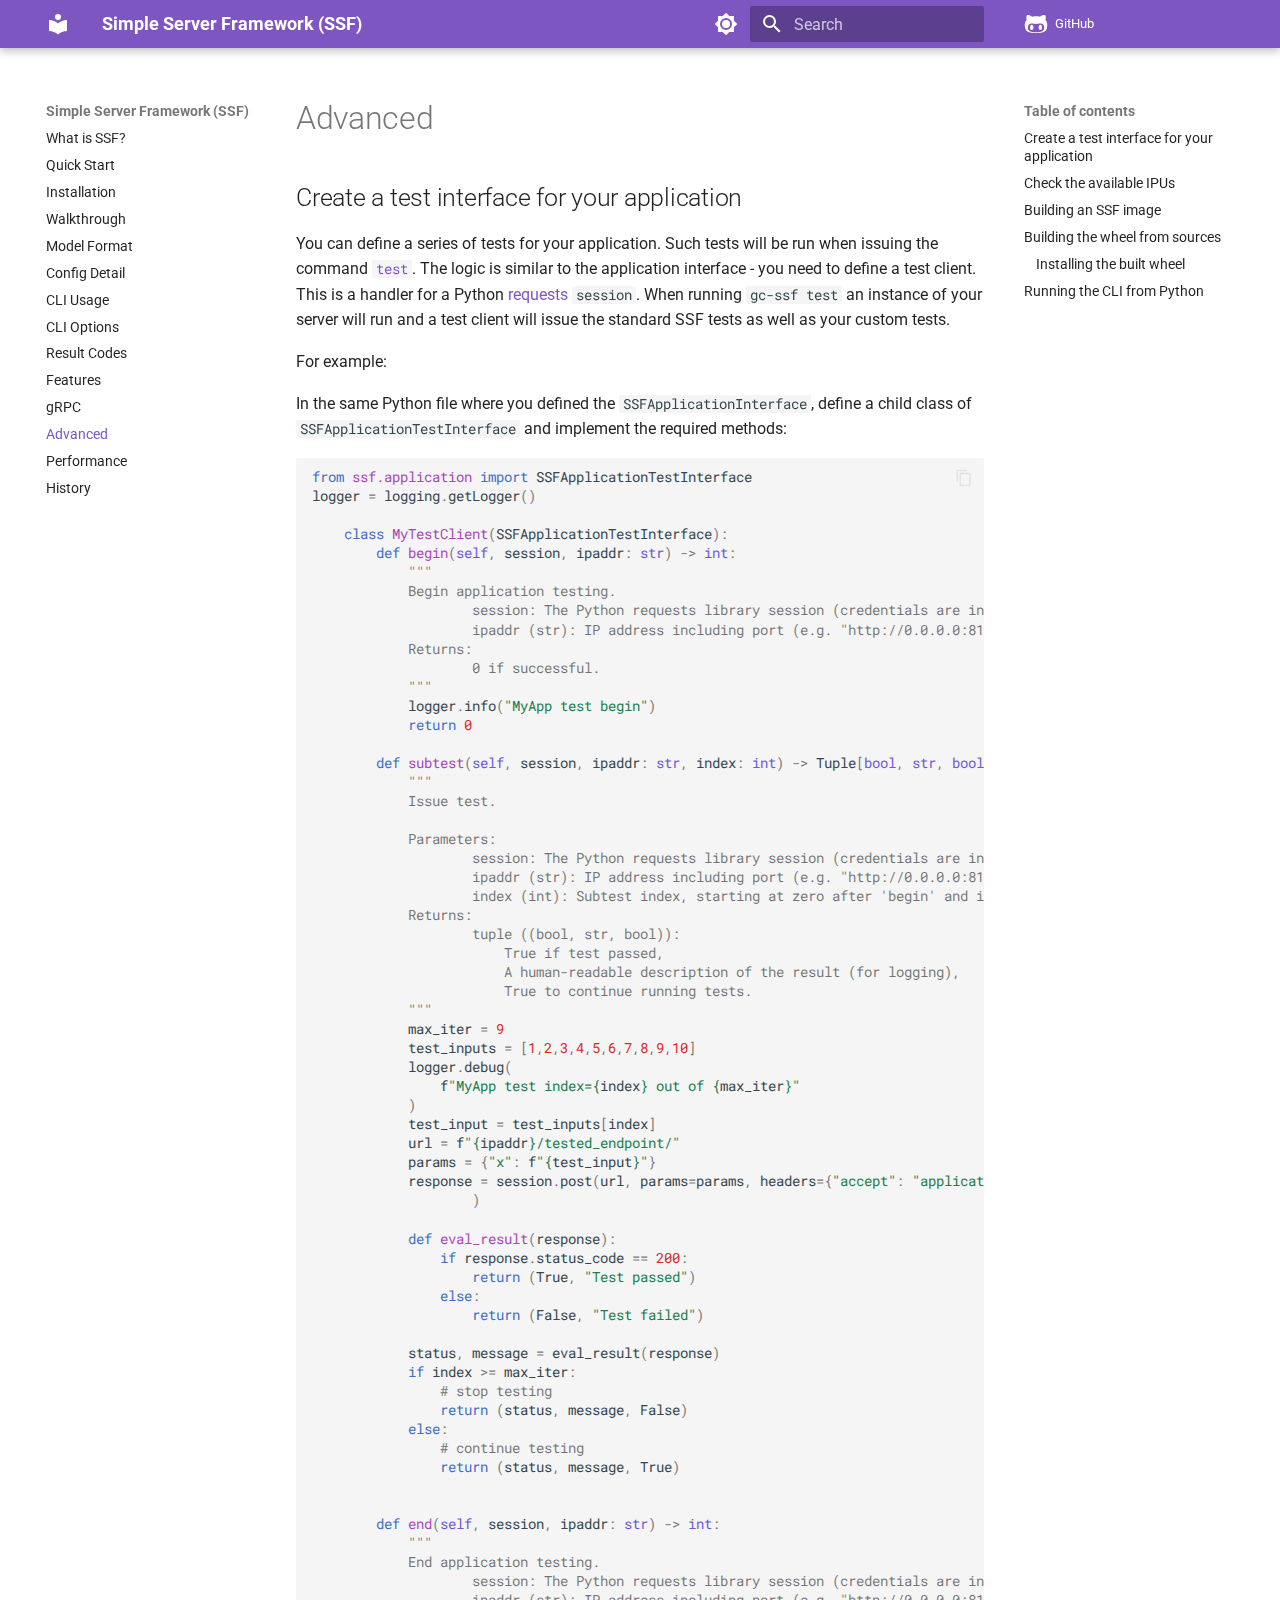
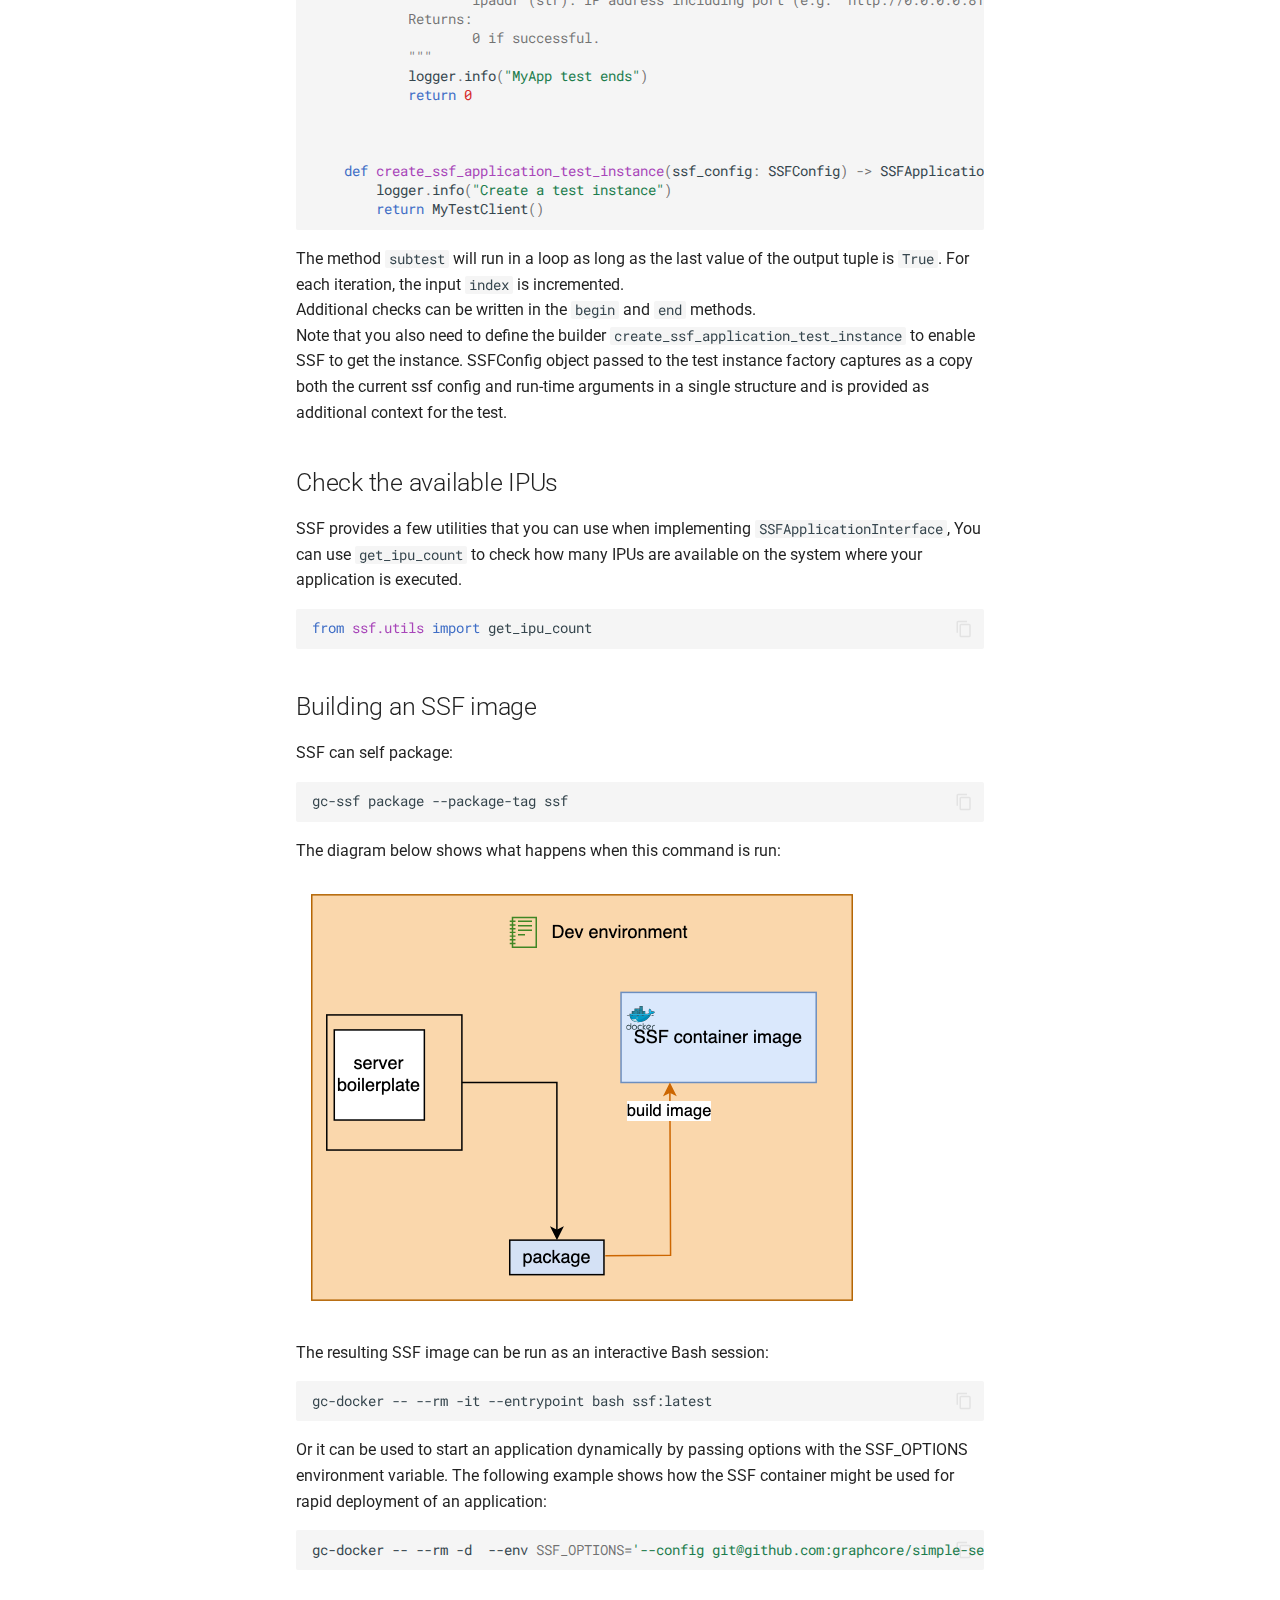
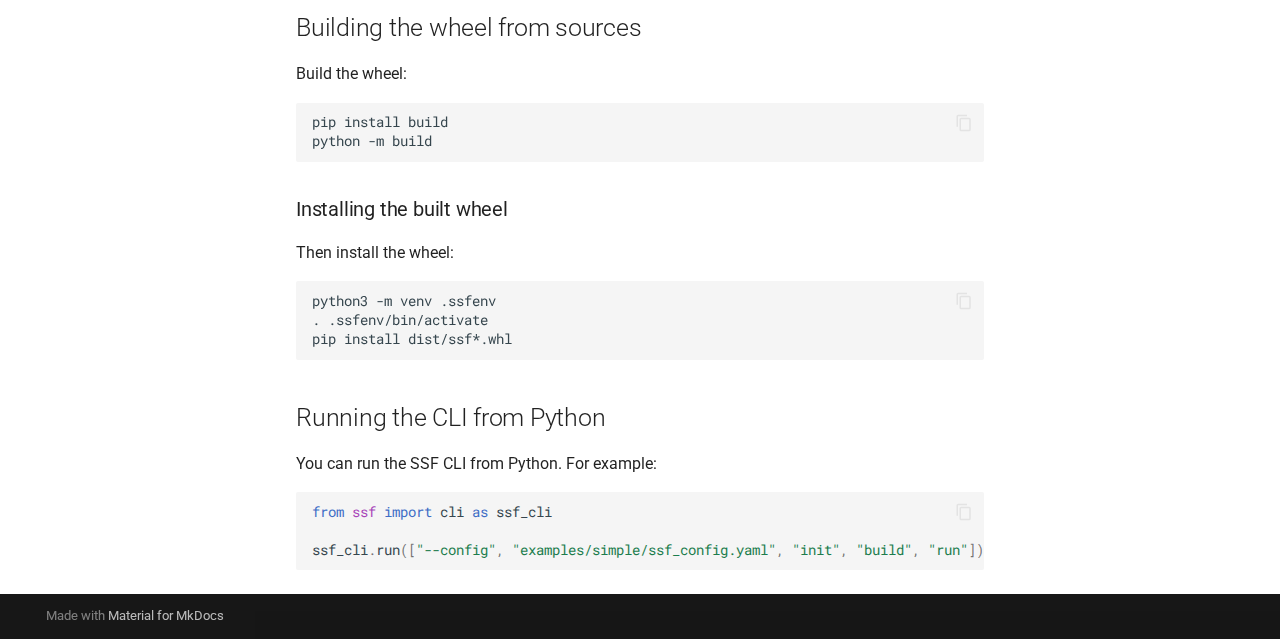
==== commit 9defae46: "Release: 1.2.0" ====
--- a/docs/advanced/index.html
+++ b/docs/advanced/index.html
@@ -12,11 +12,11 @@
         <link rel="prev" href="../grpc/">
       
       
-        <link rel="next" href="../history/">
+        <link rel="next" href="../performance/">
       
       
       <link rel="icon" href="../assets/images/favicon.png">
-      <meta name="generator" content="mkdocs-1.5.3, mkdocs-material-9.4.7">
+      <meta name="generator" content="mkdocs-1.5.3, mkdocs-material-9.5.3">
     
     
       
@@ -24,10 +24,10 @@
       
     
     
-      <link rel="stylesheet" href="../assets/stylesheets/main.4b4a2bd9.min.css">
-      
-        
-        <link rel="stylesheet" href="../assets/stylesheets/palette.356b1318.min.css">
+      <link rel="stylesheet" href="../assets/stylesheets/main.50c56a3b.min.css">
+      
+        
+        <link rel="stylesheet" href="../assets/stylesheets/palette.06af60db.min.css">
       
       
 
@@ -65,9 +65,6 @@
     
     <body dir="ltr" data-md-color-scheme="default" data-md-color-primary="deep-purple" data-md-color-accent="purple">
   
-    
-    
-      <script>var palette=__md_get("__palette");if(palette&&"object"==typeof palette.color)for(var key of Object.keys(palette.color))document.body.setAttribute("data-md-color-"+key,palette.color[key])</script>
     
     <input class="md-toggle" data-md-toggle="drawer" type="checkbox" id="__drawer" autocomplete="off">
     <input class="md-toggle" data-md-toggle="search" type="checkbox" id="__search" autocomplete="off">
@@ -124,9 +121,9 @@
     
     
     
-    <input class="md-option" data-md-color-media="" data-md-color-scheme="default" data-md-color-primary="deep-purple" data-md-color-accent="purple"  aria-label="Switch to dark mode"  type="radio" name="__palette" id="__palette_1">
-    
-      <label class="md-header__button md-icon" title="Switch to dark mode" for="__palette_2" hidden>
+    <input class="md-option" data-md-color-media="" data-md-color-scheme="default" data-md-color-primary="deep-purple" data-md-color-accent="purple"  aria-label="Switch to dark mode"  type="radio" name="__palette" id="__palette_0">
+    
+      <label class="md-header__button md-icon" title="Switch to dark mode" for="__palette_1" hidden>
         <svg xmlns="http://www.w3.org/2000/svg" viewBox="0 0 24 24"><path d="M12 8a4 4 0 0 0-4 4 4 4 0 0 0 4 4 4 4 0 0 0 4-4 4 4 0 0 0-4-4m0 10a6 6 0 0 1-6-6 6 6 0 0 1 6-6 6 6 0 0 1 6 6 6 6 0 0 1-6 6m8-9.31V4h-4.69L12 .69 8.69 4H4v4.69L.69 12 4 15.31V20h4.69L12 23.31 15.31 20H20v-4.69L23.31 12 20 8.69Z"/></svg>
       </label>
     
@@ -134,15 +131,18 @@
     
     
     
-    <input class="md-option" data-md-color-media="" data-md-color-scheme="slate" data-md-color-primary="deep-purple" data-md-color-accent="purple"  aria-label="Switch to light mode"  type="radio" name="__palette" id="__palette_2">
-    
-      <label class="md-header__button md-icon" title="Switch to light mode" for="__palette_1" hidden>
+    <input class="md-option" data-md-color-media="" data-md-color-scheme="slate" data-md-color-primary="deep-purple" data-md-color-accent="purple"  aria-label="Switch to light mode"  type="radio" name="__palette" id="__palette_1">
+    
+      <label class="md-header__button md-icon" title="Switch to light mode" for="__palette_0" hidden>
         <svg xmlns="http://www.w3.org/2000/svg" viewBox="0 0 24 24"><path d="M12 18c-.89 0-1.74-.2-2.5-.55C11.56 16.5 13 14.42 13 12c0-2.42-1.44-4.5-3.5-5.45C10.26 6.2 11.11 6 12 6a6 6 0 0 1 6 6 6 6 0 0 1-6 6m8-9.31V4h-4.69L12 .69 8.69 4H4v4.69L.69 12 4 15.31V20h4.69L12 23.31 15.31 20H20v-4.69L23.31 12 20 8.69Z"/></svg>
       </label>
     
   
 </form>
       
+    
+    
+      <script>var media,input,key,value,palette=__md_get("__palette");if(palette&&palette.color){"(prefers-color-scheme)"===palette.color.media&&(media=matchMedia("(prefers-color-scheme: light)"),input=document.querySelector(media.matches?"[data-md-color-media='(prefers-color-scheme: light)']":"[data-md-color-media='(prefers-color-scheme: dark)']"),palette.color.media=input.getAttribute("data-md-color-media"),palette.color.scheme=input.getAttribute("data-md-color-scheme"),palette.color.primary=input.getAttribute("data-md-color-primary"),palette.color.accent=input.getAttribute("data-md-color-accent"));for([key,value]of Object.entries(palette.color))document.body.setAttribute("data-md-color-"+key,value)}</script>
     
     
     
@@ -188,7 +188,7 @@
         <a href="https://github.com/graphcore/simple-server-framework" title="Go to repository" class="md-source" data-md-component="source">
   <div class="md-source__icon md-icon">
     
-    <svg xmlns="http://www.w3.org/2000/svg" viewBox="0 0 480 512"><!--! Font Awesome Free 6.4.2 by @fontawesome - https://fontawesome.com License - https://fontawesome.com/license/free (Icons: CC BY 4.0, Fonts: SIL OFL 1.1, Code: MIT License) Copyright 2023 Fonticons, Inc.--><path d="M186.1 328.7c0 20.9-10.9 55.1-36.7 55.1s-36.7-34.2-36.7-55.1 10.9-55.1 36.7-55.1 36.7 34.2 36.7 55.1zM480 278.2c0 31.9-3.2 65.7-17.5 95-37.9 76.6-142.1 74.8-216.7 74.8-75.8 0-186.2 2.7-225.6-74.8-14.6-29-20.2-63.1-20.2-95 0-41.9 13.9-81.5 41.5-113.6-5.2-15.8-7.7-32.4-7.7-48.8 0-21.5 4.9-32.3 14.6-51.8 45.3 0 74.3 9 108.8 36 29-6.9 58.8-10 88.7-10 27 0 54.2 2.9 80.4 9.2 34-26.7 63-35.2 107.8-35.2 9.8 19.5 14.6 30.3 14.6 51.8 0 16.4-2.6 32.7-7.7 48.2 27.5 32.4 39 72.3 39 114.2zm-64.3 50.5c0-43.9-26.7-82.6-73.5-82.6-18.9 0-37 3.4-56 6-14.9 2.3-29.8 3.2-45.1 3.2-15.2 0-30.1-.9-45.1-3.2-18.7-2.6-37-6-56-6-46.8 0-73.5 38.7-73.5 82.6 0 87.8 80.4 101.3 150.4 101.3h48.2c70.3 0 150.6-13.4 150.6-101.3zm-82.6-55.1c-25.8 0-36.7 34.2-36.7 55.1s10.9 55.1 36.7 55.1 36.7-34.2 36.7-55.1-10.9-55.1-36.7-55.1z"/></svg>
+    <svg xmlns="http://www.w3.org/2000/svg" viewBox="0 0 480 512"><!--! Font Awesome Free 6.5.1 by @fontawesome - https://fontawesome.com License - https://fontawesome.com/license/free (Icons: CC BY 4.0, Fonts: SIL OFL 1.1, Code: MIT License) Copyright 2023 Fonticons, Inc.--><path d="M186.1 328.7c0 20.9-10.9 55.1-36.7 55.1s-36.7-34.2-36.7-55.1 10.9-55.1 36.7-55.1 36.7 34.2 36.7 55.1zM480 278.2c0 31.9-3.2 65.7-17.5 95-37.9 76.6-142.1 74.8-216.7 74.8-75.8 0-186.2 2.7-225.6-74.8-14.6-29-20.2-63.1-20.2-95 0-41.9 13.9-81.5 41.5-113.6-5.2-15.8-7.7-32.4-7.7-48.8 0-21.5 4.9-32.3 14.6-51.8 45.3 0 74.3 9 108.8 36 29-6.9 58.8-10 88.7-10 27 0 54.2 2.9 80.4 9.2 34-26.7 63-35.2 107.8-35.2 9.8 19.5 14.6 30.3 14.6 51.8 0 16.4-2.6 32.7-7.7 48.2 27.5 32.4 39 72.3 39 114.2zm-64.3 50.5c0-43.9-26.7-82.6-73.5-82.6-18.9 0-37 3.4-56 6-14.9 2.3-29.8 3.2-45.1 3.2-15.2 0-30.1-.9-45.1-3.2-18.7-2.6-37-6-56-6-46.8 0-73.5 38.7-73.5 82.6 0 87.8 80.4 101.3 150.4 101.3h48.2c70.3 0 150.6-13.4 150.6-101.3zm-82.6-55.1c-25.8 0-36.7 34.2-36.7 55.1s10.9 55.1 36.7 55.1 36.7-34.2 36.7-55.1-10.9-55.1-36.7-55.1z"/></svg>
   </div>
   <div class="md-source__repository">
     GitHub
@@ -234,7 +234,7 @@
       <a href="https://github.com/graphcore/simple-server-framework" title="Go to repository" class="md-source" data-md-component="source">
   <div class="md-source__icon md-icon">
     
-    <svg xmlns="http://www.w3.org/2000/svg" viewBox="0 0 480 512"><!--! Font Awesome Free 6.4.2 by @fontawesome - https://fontawesome.com License - https://fontawesome.com/license/free (Icons: CC BY 4.0, Fonts: SIL OFL 1.1, Code: MIT License) Copyright 2023 Fonticons, Inc.--><path d="M186.1 328.7c0 20.9-10.9 55.1-36.7 55.1s-36.7-34.2-36.7-55.1 10.9-55.1 36.7-55.1 36.7 34.2 36.7 55.1zM480 278.2c0 31.9-3.2 65.7-17.5 95-37.9 76.6-142.1 74.8-216.7 74.8-75.8 0-186.2 2.7-225.6-74.8-14.6-29-20.2-63.1-20.2-95 0-41.9 13.9-81.5 41.5-113.6-5.2-15.8-7.7-32.4-7.7-48.8 0-21.5 4.9-32.3 14.6-51.8 45.3 0 74.3 9 108.8 36 29-6.9 58.8-10 88.7-10 27 0 54.2 2.9 80.4 9.2 34-26.7 63-35.2 107.8-35.2 9.8 19.5 14.6 30.3 14.6 51.8 0 16.4-2.6 32.7-7.7 48.2 27.5 32.4 39 72.3 39 114.2zm-64.3 50.5c0-43.9-26.7-82.6-73.5-82.6-18.9 0-37 3.4-56 6-14.9 2.3-29.8 3.2-45.1 3.2-15.2 0-30.1-.9-45.1-3.2-18.7-2.6-37-6-56-6-46.8 0-73.5 38.7-73.5 82.6 0 87.8 80.4 101.3 150.4 101.3h48.2c70.3 0 150.6-13.4 150.6-101.3zm-82.6-55.1c-25.8 0-36.7 34.2-36.7 55.1s10.9 55.1 36.7 55.1 36.7-34.2 36.7-55.1-10.9-55.1-36.7-55.1z"/></svg>
+    <svg xmlns="http://www.w3.org/2000/svg" viewBox="0 0 480 512"><!--! Font Awesome Free 6.5.1 by @fontawesome - https://fontawesome.com License - https://fontawesome.com/license/free (Icons: CC BY 4.0, Fonts: SIL OFL 1.1, Code: MIT License) Copyright 2023 Fonticons, Inc.--><path d="M186.1 328.7c0 20.9-10.9 55.1-36.7 55.1s-36.7-34.2-36.7-55.1 10.9-55.1 36.7-55.1 36.7 34.2 36.7 55.1zM480 278.2c0 31.9-3.2 65.7-17.5 95-37.9 76.6-142.1 74.8-216.7 74.8-75.8 0-186.2 2.7-225.6-74.8-14.6-29-20.2-63.1-20.2-95 0-41.9 13.9-81.5 41.5-113.6-5.2-15.8-7.7-32.4-7.7-48.8 0-21.5 4.9-32.3 14.6-51.8 45.3 0 74.3 9 108.8 36 29-6.9 58.8-10 88.7-10 27 0 54.2 2.9 80.4 9.2 34-26.7 63-35.2 107.8-35.2 9.8 19.5 14.6 30.3 14.6 51.8 0 16.4-2.6 32.7-7.7 48.2 27.5 32.4 39 72.3 39 114.2zm-64.3 50.5c0-43.9-26.7-82.6-73.5-82.6-18.9 0-37 3.4-56 6-14.9 2.3-29.8 3.2-45.1 3.2-15.2 0-30.1-.9-45.1-3.2-18.7-2.6-37-6-56-6-46.8 0-73.5 38.7-73.5 82.6 0 87.8 80.4 101.3 150.4 101.3h48.2c70.3 0 150.6-13.4 150.6-101.3zm-82.6-55.1c-25.8 0-36.7 34.2-36.7 55.1s10.9 55.1 36.7 55.1 36.7-34.2 36.7-55.1-10.9-55.1-36.7-55.1z"/></svg>
   </div>
   <div class="md-source__repository">
     GitHub
@@ -249,6 +249,7 @@
   
   
   
+  
     <li class="md-nav__item">
       <a href=".." class="md-nav__link">
         
@@ -268,6 +269,7 @@
   
   
   
+  
     <li class="md-nav__item">
       <a href="../quickstart/" class="md-nav__link">
         
@@ -287,6 +289,7 @@
   
   
   
+  
     <li class="md-nav__item">
       <a href="../installation/" class="md-nav__link">
         
@@ -306,6 +309,7 @@
   
   
   
+  
     <li class="md-nav__item">
       <a href="../walkthrough/" class="md-nav__link">
         
@@ -325,6 +329,7 @@
   
   
   
+  
     <li class="md-nav__item">
       <a href="../model_format/" class="md-nav__link">
         
@@ -344,6 +349,7 @@
   
   
   
+  
     <li class="md-nav__item">
       <a href="../config_detail/" class="md-nav__link">
         
@@ -363,6 +369,7 @@
   
   
   
+  
     <li class="md-nav__item">
       <a href="../usage/" class="md-nav__link">
         
@@ -382,6 +389,7 @@
   
   
   
+  
     <li class="md-nav__item">
       <a href="../all_options/" class="md-nav__link">
         
@@ -401,6 +409,7 @@
   
   
   
+  
     <li class="md-nav__item">
       <a href="../result_codes/" class="md-nav__link">
         
@@ -420,6 +429,7 @@
   
   
   
+  
     <li class="md-nav__item">
       <a href="../features/" class="md-nav__link">
         
@@ -439,6 +449,7 @@
   
   
   
+  
     <li class="md-nav__item">
       <a href="../grpc/" class="md-nav__link">
         
@@ -458,6 +469,7 @@
   
   
     
+  
   
   
     <li class="md-nav__item md-nav__item--active">
@@ -506,28 +518,36 @@
       
         <li class="md-nav__item">
   <a href="#create-a-test-interface-for-your-application" class="md-nav__link">
-    Create a test interface for your application
+    <span class="md-ellipsis">
+      Create a test interface for your application
+    </span>
   </a>
   
 </li>
       
         <li class="md-nav__item">
   <a href="#check-the-available-ipus" class="md-nav__link">
-    Check the available IPUs
+    <span class="md-ellipsis">
+      Check the available IPUs
+    </span>
   </a>
   
 </li>
       
         <li class="md-nav__item">
   <a href="#building-an-ssf-image" class="md-nav__link">
-    Building an SSF image
+    <span class="md-ellipsis">
+      Building an SSF image
+    </span>
   </a>
   
 </li>
       
         <li class="md-nav__item">
   <a href="#building-the-wheel-from-sources" class="md-nav__link">
-    Building the wheel from sources
+    <span class="md-ellipsis">
+      Building the wheel from sources
+    </span>
   </a>
   
     <nav class="md-nav" aria-label="Building the wheel from sources">
@@ -535,7 +555,9 @@
         
           <li class="md-nav__item">
   <a href="#installing-the-built-wheel" class="md-nav__link">
-    Installing the built wheel
+    <span class="md-ellipsis">
+      Installing the built wheel
+    </span>
   </a>
   
 </li>
@@ -547,7 +569,9 @@
       
         <li class="md-nav__item">
   <a href="#running-the-cli-from-python" class="md-nav__link">
-    Running the CLI from Python
+    <span class="md-ellipsis">
+      Running the CLI from Python
+    </span>
   </a>
   
 </li>
@@ -562,6 +586,27 @@
     
       
       
+  
+  
+  
+  
+    <li class="md-nav__item">
+      <a href="../performance/" class="md-nav__link">
+        
+  
+  <span class="md-ellipsis">
+    Performance
+  </span>
+  
+
+      </a>
+    </li>
+  
+
+    
+      
+      
+  
   
   
   
@@ -607,28 +652,36 @@
       
         <li class="md-nav__item">
   <a href="#create-a-test-interface-for-your-application" class="md-nav__link">
-    Create a test interface for your application
+    <span class="md-ellipsis">
+      Create a test interface for your application
+    </span>
   </a>
   
 </li>
       
         <li class="md-nav__item">
   <a href="#check-the-available-ipus" class="md-nav__link">
-    Check the available IPUs
+    <span class="md-ellipsis">
+      Check the available IPUs
+    </span>
   </a>
   
 </li>
       
         <li class="md-nav__item">
   <a href="#building-an-ssf-image" class="md-nav__link">
-    Building an SSF image
+    <span class="md-ellipsis">
+      Building an SSF image
+    </span>
   </a>
   
 </li>
       
         <li class="md-nav__item">
   <a href="#building-the-wheel-from-sources" class="md-nav__link">
-    Building the wheel from sources
+    <span class="md-ellipsis">
+      Building the wheel from sources
+    </span>
   </a>
   
     <nav class="md-nav" aria-label="Building the wheel from sources">
@@ -636,7 +689,9 @@
         
           <li class="md-nav__item">
   <a href="#installing-the-built-wheel" class="md-nav__link">
-    Installing the built wheel
+    <span class="md-ellipsis">
+      Installing the built wheel
+    </span>
   </a>
   
 </li>
@@ -648,7 +703,9 @@
       
         <li class="md-nav__item">
   <a href="#running-the-cli-from-python" class="md-nav__link">
-    Running the CLI from Python
+    <span class="md-ellipsis">
+      Running the CLI from Python
+    </span>
   </a>
   
 </li>
@@ -797,11 +854,19 @@
 
 
 
+
+
+
+
+
+
+
                 
               </article>
             </div>
           
           
+<script>var target=document.getElementById(location.hash.slice(1));target&&target.name&&(target.checked=target.name.startsWith("__tabbed_"))</script>
         </div>
         
       </main>
@@ -833,7 +898,7 @@
     <script id="__config" type="application/json">{"base": "..", "features": ["content.code.select", "content.code.copy"], "search": "../assets/javascripts/workers/search.f886a092.min.js", "translations": {"clipboard.copied": "Copied to clipboard", "clipboard.copy": "Copy to clipboard", "search.result.more.one": "1 more on this page", "search.result.more.other": "# more on this page", "search.result.none": "No matching documents", "search.result.one": "1 matching document", "search.result.other": "# matching documents", "search.result.placeholder": "Type to start searching", "search.result.term.missing": "Missing", "select.version": "Select version"}}</script>
     
     
-      <script src="../assets/javascripts/bundle.aecac24b.min.js"></script>
+      <script src="../assets/javascripts/bundle.d7c377c4.min.js"></script>
       
     
   </body>
--- a/docs/assets/stylesheets/main.50c56a3b.min.css
+++ b/docs/assets/stylesheets/main.50c56a3b.min.css
@@ -0,0 +1 @@
+@charset "UTF-8";html{-webkit-text-size-adjust:none;-moz-text-size-adjust:none;text-size-adjust:none;box-sizing:border-box}*,:after,:before{box-sizing:inherit}@media (prefers-reduced-motion){*,:after,:before{transition:none!important}}body{margin:0}a,button,input,label{-webkit-tap-highlight-color:transparent}a{color:inherit;text-decoration:none}hr{border:0;box-sizing:initial;display:block;height:.05rem;overflow:visible;padding:0}small{font-size:80%}sub,sup{line-height:1em}img{border-style:none}table{border-collapse:initial;border-spacing:0}td,th{font-weight:400;vertical-align:top}button{background:#0000;border:0;font-family:inherit;font-size:inherit;margin:0;padding:0}input{border:0;outline:none}:root{--md-primary-fg-color:#4051b5;--md-primary-fg-color--light:#5d6cc0;--md-primary-fg-color--dark:#303fa1;--md-primary-bg-color:#fff;--md-primary-bg-color--light:#ffffffb3;--md-accent-fg-color:#526cfe;--md-accent-fg-color--transparent:#526cfe1a;--md-accent-bg-color:#fff;--md-accent-bg-color--light:#ffffffb3}[data-md-color-scheme=default]{color-scheme:light}[data-md-color-scheme=default] img[src$="#gh-dark-mode-only"],[data-md-color-scheme=default] img[src$="#only-dark"]{display:none}:root,[data-md-color-scheme=default]{--md-hue:225deg;--md-default-fg-color:#000000de;--md-default-fg-color--light:#0000008a;--md-default-fg-color--lighter:#00000052;--md-default-fg-color--lightest:#00000012;--md-default-bg-color:#fff;--md-default-bg-color--light:#ffffffb3;--md-default-bg-color--lighter:#ffffff4d;--md-default-bg-color--lightest:#ffffff1f;--md-code-fg-color:#36464e;--md-code-bg-color:#f5f5f5;--md-code-hl-color:#4287ff;--md-code-hl-color--light:#4287ff1a;--md-code-hl-number-color:#d52a2a;--md-code-hl-special-color:#db1457;--md-code-hl-function-color:#a846b9;--md-code-hl-constant-color:#6e59d9;--md-code-hl-keyword-color:#3f6ec6;--md-code-hl-string-color:#1c7d4d;--md-code-hl-name-color:var(--md-code-fg-color);--md-code-hl-operator-color:var(--md-default-fg-color--light);--md-code-hl-punctuation-color:var(--md-default-fg-color--light);--md-code-hl-comment-color:var(--md-default-fg-color--light);--md-code-hl-generic-color:var(--md-default-fg-color--light);--md-code-hl-variable-color:var(--md-default-fg-color--light);--md-typeset-color:var(--md-default-fg-color);--md-typeset-a-color:var(--md-primary-fg-color);--md-typeset-del-color:#f5503d26;--md-typeset-ins-color:#0bd57026;--md-typeset-kbd-color:#fafafa;--md-typeset-kbd-accent-color:#fff;--md-typeset-kbd-border-color:#b8b8b8;--md-typeset-mark-color:#ffff0080;--md-typeset-table-color:#0000001f;--md-typeset-table-color--light:rgba(0,0,0,.035);--md-admonition-fg-color:var(--md-default-fg-color);--md-admonition-bg-color:var(--md-default-bg-color);--md-warning-fg-color:#000000de;--md-warning-bg-color:#ff9;--md-footer-fg-color:#fff;--md-footer-fg-color--light:#ffffffb3;--md-footer-fg-color--lighter:#ffffff73;--md-footer-bg-color:#000000de;--md-footer-bg-color--dark:#00000052;--md-shadow-z1:0 0.2rem 0.5rem #0000000d,0 0 0.05rem #0000001a;--md-shadow-z2:0 0.2rem 0.5rem #0000001a,0 0 0.05rem #00000040;--md-shadow-z3:0 0.2rem 0.5rem #0003,0 0 0.05rem #00000059}.md-icon svg{fill:currentcolor;display:block;height:1.2rem;width:1.2rem}body{-webkit-font-smoothing:antialiased;-moz-osx-font-smoothing:grayscale;--md-text-font-family:var(--md-text-font,_),-apple-system,BlinkMacSystemFont,Helvetica,Arial,sans-serif;--md-code-font-family:var(--md-code-font,_),SFMono-Regular,Consolas,Menlo,monospace}aside,body,input{font-feature-settings:"kern","liga";color:var(--md-typeset-color);font-family:var(--md-text-font-family)}code,kbd,pre{font-feature-settings:"kern";font-family:var(--md-code-font-family)}:root{--md-typeset-table-sort-icon:url('data:image/svg+xml;charset=utf-8,<svg xmlns="http://www.w3.org/2000/svg" viewBox="0 0 24 24"><path d="m18 21-4-4h3V7h-3l4-4 4 4h-3v10h3M2 19v-2h10v2M2 13v-2h7v2M2 7V5h4v2H2Z"/></svg>');--md-typeset-table-sort-icon--asc:url('data:image/svg+xml;charset=utf-8,<svg xmlns="http://www.w3.org/2000/svg" viewBox="0 0 24 24"><path d="M19 17h3l-4 4-4-4h3V3h2M2 17h10v2H2M6 5v2H2V5m0 6h7v2H2v-2Z"/></svg>');--md-typeset-table-sort-icon--desc:url('data:image/svg+xml;charset=utf-8,<svg xmlns="http://www.w3.org/2000/svg" viewBox="0 0 24 24"><path d="M19 7h3l-4-4-4 4h3v14h2M2 17h10v2H2M6 5v2H2V5m0 6h7v2H2v-2Z"/></svg>')}.md-typeset{-webkit-print-color-adjust:exact;color-adjust:exact;font-size:.8rem;line-height:1.6}@media print{.md-typeset{font-size:.68rem}}.md-typeset blockquote,.md-typeset dl,.md-typeset figure,.md-typeset ol,.md-typeset pre,.md-typeset ul{margin-bottom:1em;margin-top:1em}.md-typeset h1{color:var(--md-default-fg-color--light);font-size:2em;line-height:1.3;margin:0 0 1.25em}.md-typeset h1,.md-typeset h2{font-weight:300;letter-spacing:-.01em}.md-typeset h2{font-size:1.5625em;line-height:1.4;margin:1.6em 0 .64em}.md-typeset h3{font-size:1.25em;font-weight:400;letter-spacing:-.01em;line-height:1.5;margin:1.6em 0 .8em}.md-typeset h2+h3{margin-top:.8em}.md-typeset h4{font-weight:700;letter-spacing:-.01em;margin:1em 0}.md-typeset h5,.md-typeset h6{color:var(--md-default-fg-color--light);font-size:.8em;font-weight:700;letter-spacing:-.01em;margin:1.25em 0}.md-typeset h5{text-transform:uppercase}.md-typeset hr{border-bottom:.05rem solid var(--md-default-fg-color--lightest);display:flow-root;margin:1.5em 0}.md-typeset a{color:var(--md-typeset-a-color);word-break:break-word}.md-typeset a,.md-typeset a:before{transition:color 125ms}.md-typeset a:focus,.md-typeset a:hover{color:var(--md-accent-fg-color)}.md-typeset a:focus code,.md-typeset a:hover code{background-color:var(--md-accent-fg-color--transparent)}.md-typeset a code{color:currentcolor;transition:background-color 125ms}.md-typeset a.focus-visible{outline-color:var(--md-accent-fg-color);outline-offset:.2rem}.md-typeset code,.md-typeset kbd,.md-typeset pre{color:var(--md-code-fg-color);direction:ltr;font-variant-ligatures:none}@media print{.md-typeset code,.md-typeset kbd,.md-typeset pre{white-space:pre-wrap}}.md-typeset code{background-color:var(--md-code-bg-color);border-radius:.1rem;-webkit-box-decoration-break:clone;box-decoration-break:clone;font-size:.85em;padding:0 .2941176471em;word-break:break-word}.md-typeset code:not(.focus-visible){-webkit-tap-highlight-color:transparent;outline:none}.md-typeset pre{display:flow-root;line-height:1.4;position:relative}.md-typeset pre>code{-webkit-box-decoration-break:slice;box-decoration-break:slice;box-shadow:none;display:block;margin:0;outline-color:var(--md-accent-fg-color);overflow:auto;padding:.7720588235em 1.1764705882em;scrollbar-color:var(--md-default-fg-color--lighter) #0000;scrollbar-width:thin;touch-action:auto;word-break:normal}.md-typeset pre>code:hover{scrollbar-color:var(--md-accent-fg-color) #0000}.md-typeset pre>code::-webkit-scrollbar{height:.2rem;width:.2rem}.md-typeset pre>code::-webkit-scrollbar-thumb{background-color:var(--md-default-fg-color--lighter)}.md-typeset pre>code::-webkit-scrollbar-thumb:hover{background-color:var(--md-accent-fg-color)}.md-typeset kbd{background-color:var(--md-typeset-kbd-color);border-radius:.1rem;box-shadow:0 .1rem 0 .05rem var(--md-typeset-kbd-border-color),0 .1rem 0 var(--md-typeset-kbd-border-color),0 -.1rem .2rem var(--md-typeset-kbd-accent-color) inset;color:var(--md-default-fg-color);display:inline-block;font-size:.75em;padding:0 .6666666667em;vertical-align:text-top;word-break:break-word}.md-typeset mark{background-color:var(--md-typeset-mark-color);-webkit-box-decoration-break:clone;box-decoration-break:clone;color:inherit;word-break:break-word}.md-typeset abbr{border-bottom:.05rem dotted var(--md-default-fg-color--light);cursor:help;text-decoration:none}.md-typeset small{opacity:.75}[dir=ltr] .md-typeset sub,[dir=ltr] .md-typeset sup{margin-left:.078125em}[dir=rtl] .md-typeset sub,[dir=rtl] .md-typeset sup{margin-right:.078125em}[dir=ltr] .md-typeset blockquote{padding-left:.6rem}[dir=rtl] .md-typeset blockquote{padding-right:.6rem}[dir=ltr] .md-typeset blockquote{border-left:.2rem solid var(--md-default-fg-color--lighter)}[dir=rtl] .md-typeset blockquote{border-right:.2rem solid var(--md-default-fg-color--lighter)}.md-typeset blockquote{color:var(--md-default-fg-color--light);margin-left:0;margin-right:0}.md-typeset ul{list-style-type:disc}[dir=ltr] .md-typeset ol,[dir=ltr] .md-typeset ul{margin-left:.625em}[dir=rtl] .md-typeset ol,[dir=rtl] .md-typeset ul{margin-right:.625em}.md-typeset ol,.md-typeset ul{padding:0}.md-typeset ol:not([hidden]),.md-typeset ul:not([hidden]){display:flow-root}.md-typeset ol ol,.md-typeset ul ol{list-style-type:lower-alpha}.md-typeset ol ol ol,.md-typeset ul ol ol{list-style-type:lower-roman}[dir=ltr] .md-typeset ol li,[dir=ltr] .md-typeset ul li{margin-left:1.25em}[dir=rtl] .md-typeset ol li,[dir=rtl] .md-typeset ul li{margin-right:1.25em}.md-typeset ol li,.md-typeset ul li{margin-bottom:.5em}.md-typeset ol li blockquote,.md-typeset ol li p,.md-typeset ul li blockquote,.md-typeset ul li p{margin:.5em 0}.md-typeset ol li:last-child,.md-typeset ul li:last-child{margin-bottom:0}[dir=ltr] .md-typeset ol li ol,[dir=ltr] .md-typeset ol li ul,[dir=ltr] .md-typeset ul li ol,[dir=ltr] .md-typeset ul li ul{margin-left:.625em}[dir=rtl] .md-typeset ol li ol,[dir=rtl] .md-typeset ol li ul,[dir=rtl] .md-typeset ul li ol,[dir=rtl] .md-typeset ul li ul{margin-right:.625em}.md-typeset ol li ol,.md-typeset ol li ul,.md-typeset ul li ol,.md-typeset ul li ul{margin-bottom:.5em;margin-top:.5em}[dir=ltr] .md-typeset dd{margin-left:1.875em}[dir=rtl] .md-typeset dd{margin-right:1.875em}.md-typeset dd{margin-bottom:1.5em;margin-top:1em}.md-typeset img,.md-typeset svg,.md-typeset video{height:auto;max-width:100%}.md-typeset img[align=left]{margin:1em 1em 1em 0}.md-typeset img[align=right]{margin:1em 0 1em 1em}.md-typeset img[align]:only-child{margin-top:0}.md-typeset figure{display:flow-root;margin:1em auto;max-width:100%;text-align:center;width:-webkit-fit-content;width:-moz-fit-content;width:fit-content}.md-typeset figure img{display:block}.md-typeset figcaption{font-style:italic;margin:1em auto;max-width:24rem}.md-typeset iframe{max-width:100%}.md-typeset table:not([class]){background-color:var(--md-default-bg-color);border:.05rem solid var(--md-typeset-table-color);border-radius:.1rem;display:inline-block;font-size:.64rem;max-width:100%;overflow:auto;touch-action:auto}@media print{.md-typeset table:not([class]){display:table}}.md-typeset table:not([class])+*{margin-top:1.5em}.md-typeset table:not([class]) td>:first-child,.md-typeset table:not([class]) th>:first-child{margin-top:0}.md-typeset table:not([class]) td>:last-child,.md-typeset table:not([class]) th>:last-child{margin-bottom:0}.md-typeset table:not([class]) td:not([align]),.md-typeset table:not([class]) th:not([align]){text-align:left}[dir=rtl] .md-typeset table:not([class]) td:not([align]),[dir=rtl] .md-typeset table:not([class]) th:not([align]){text-align:right}.md-typeset table:not([class]) th{font-weight:700;min-width:5rem;padding:.9375em 1.25em;vertical-align:top}.md-typeset table:not([class]) td{border-top:.05rem solid var(--md-typeset-table-color);padding:.9375em 1.25em;vertical-align:top}.md-typeset table:not([class]) tbody tr{transition:background-color 125ms}.md-typeset table:not([class]) tbody tr:hover{background-color:var(--md-typeset-table-color--light);box-shadow:0 .05rem 0 var(--md-default-bg-color) inset}.md-typeset table:not([class]) a{word-break:normal}.md-typeset table th[role=columnheader]{cursor:pointer}[dir=ltr] .md-typeset table th[role=columnheader]:after{margin-left:.5em}[dir=rtl] .md-typeset table th[role=columnheader]:after{margin-right:.5em}.md-typeset table th[role=columnheader]:after{content:"";display:inline-block;height:1.2em;-webkit-mask-image:var(--md-typeset-table-sort-icon);mask-image:var(--md-typeset-table-sort-icon);-webkit-mask-repeat:no-repeat;mask-repeat:no-repeat;-webkit-mask-size:contain;mask-size:contain;transition:background-color 125ms;vertical-align:text-bottom;width:1.2em}.md-typeset table th[role=columnheader]:hover:after{background-color:var(--md-default-fg-color--lighter)}.md-typeset table th[role=columnheader][aria-sort=ascending]:after{background-color:var(--md-default-fg-color--light);-webkit-mask-image:var(--md-typeset-table-sort-icon--asc);mask-image:var(--md-typeset-table-sort-icon--asc)}.md-typeset table th[role=columnheader][aria-sort=descending]:after{background-color:var(--md-default-fg-color--light);-webkit-mask-image:var(--md-typeset-table-sort-icon--desc);mask-image:var(--md-typeset-table-sort-icon--desc)}.md-typeset__scrollwrap{margin:1em -.8rem;overflow-x:auto;touch-action:auto}.md-typeset__table{display:inline-block;margin-bottom:.5em;padding:0 .8rem}@media print{.md-typeset__table{display:block}}html .md-typeset__table table{display:table;margin:0;overflow:hidden;width:100%}@media screen and (max-width:44.984375em){.md-content__inner>pre{margin:1em -.8rem}.md-content__inner>pre code{border-radius:0}}.md-typeset .md-author{border-radius:100%;display:block;flex-shrink:0;height:1.6rem;overflow:hidden;position:relative;transition:color 125ms,transform 125ms;width:1.6rem}.md-typeset .md-author img{display:block}.md-typeset .md-author--more{background:var(--md-default-fg-color--lightest);color:var(--md-default-fg-color--lighter);font-size:.6rem;font-weight:700;line-height:1.6rem;text-align:center}.md-typeset .md-author--long{height:2.4rem;width:2.4rem}.md-typeset a.md-author{transform:scale(1)}.md-typeset a.md-author img{filter:grayscale(100%) opacity(75%);transition:filter 125ms}.md-typeset a.md-author:focus,.md-typeset a.md-author:hover{transform:scale(1.1);z-index:1}.md-typeset a.md-author:focus img,.md-typeset a.md-author:hover img{filter:grayscale(0)}.md-banner{background-color:var(--md-footer-bg-color);color:var(--md-footer-fg-color);overflow:auto}@media print{.md-banner{display:none}}.md-banner--warning{background-color:var(--md-warning-bg-color);color:var(--md-warning-fg-color)}.md-banner__inner{font-size:.7rem;margin:.6rem auto;padding:0 .8rem}[dir=ltr] .md-banner__button{float:right}[dir=rtl] .md-banner__button{float:left}.md-banner__button{color:inherit;cursor:pointer;transition:opacity .25s}.no-js .md-banner__button{display:none}.md-banner__button:hover{opacity:.7}html{font-size:125%;height:100%;overflow-x:hidden}@media screen and (min-width:100em){html{font-size:137.5%}}@media screen and (min-width:125em){html{font-size:150%}}body{background-color:var(--md-default-bg-color);display:flex;flex-direction:column;font-size:.5rem;min-height:100%;position:relative;width:100%}@media print{body{display:block}}@media screen and (max-width:59.984375em){body[data-md-scrolllock]{position:fixed}}.md-grid{margin-left:auto;margin-right:auto;max-width:61rem}.md-container{display:flex;flex-direction:column;flex-grow:1}@media print{.md-container{display:block}}.md-main{flex-grow:1}.md-main__inner{display:flex;height:100%;margin-top:1.5rem}.md-ellipsis{overflow:hidden;text-overflow:ellipsis}.md-toggle{display:none}.md-option{height:0;opacity:0;position:absolute;width:0}.md-option:checked+label:not([hidden]){display:block}.md-option.focus-visible+label{outline-color:var(--md-accent-fg-color);outline-style:auto}.md-skip{background-color:var(--md-default-fg-color);border-radius:.1rem;color:var(--md-default-bg-color);font-size:.64rem;margin:.5rem;opacity:0;outline-color:var(--md-accent-fg-color);padding:.3rem .5rem;position:fixed;transform:translateY(.4rem);z-index:-1}.md-skip:focus{opacity:1;transform:translateY(0);transition:transform .25s cubic-bezier(.4,0,.2,1),opacity 175ms 75ms;z-index:10}@page{margin:25mm}:root{--md-clipboard-icon:url('data:image/svg+xml;charset=utf-8,<svg xmlns="http://www.w3.org/2000/svg" viewBox="0 0 24 24"><path d="M19 21H8V7h11m0-2H8a2 2 0 0 0-2 2v14a2 2 0 0 0 2 2h11a2 2 0 0 0 2-2V7a2 2 0 0 0-2-2m-3-4H4a2 2 0 0 0-2 2v14h2V3h12V1Z"/></svg>')}.md-clipboard{border-radius:.1rem;color:var(--md-default-fg-color--lightest);cursor:pointer;height:1.5em;outline-color:var(--md-accent-fg-color);outline-offset:.1rem;position:absolute;right:.5em;top:.5em;transition:color .25s;width:1.5em;z-index:1}@media print{.md-clipboard{display:none}}.md-clipboard:not(.focus-visible){-webkit-tap-highlight-color:transparent;outline:none}:hover>.md-clipboard{color:var(--md-default-fg-color--light)}.md-clipboard:focus,.md-clipboard:hover{color:var(--md-accent-fg-color)}.md-clipboard:after{background-color:currentcolor;content:"";display:block;height:1.125em;margin:0 auto;-webkit-mask-image:var(--md-clipboard-icon);mask-image:var(--md-clipboard-icon);-webkit-mask-position:center;mask-position:center;-webkit-mask-repeat:no-repeat;mask-repeat:no-repeat;-webkit-mask-size:contain;mask-size:contain;width:1.125em}.md-clipboard--inline{cursor:pointer}.md-clipboard--inline code{transition:color .25s,background-color .25s}.md-clipboard--inline:focus code,.md-clipboard--inline:hover code{background-color:var(--md-accent-fg-color--transparent);color:var(--md-accent-fg-color)}@keyframes consent{0%{opacity:0;transform:translateY(100%)}to{opacity:1;transform:translateY(0)}}@keyframes overlay{0%{opacity:0}to{opacity:1}}.md-consent__overlay{animation:overlay .25s both;-webkit-backdrop-filter:blur(.1rem);backdrop-filter:blur(.1rem);background-color:#0000008a;height:100%;opacity:1;position:fixed;top:0;width:100%;z-index:5}.md-consent__inner{animation:consent .5s cubic-bezier(.1,.7,.1,1) both;background-color:var(--md-default-bg-color);border:0;border-radius:.1rem;bottom:0;box-shadow:0 0 .2rem #0000001a,0 .2rem .4rem #0003;max-height:100%;overflow:auto;padding:0;position:fixed;width:100%;z-index:5}.md-consent__form{padding:.8rem}.md-consent__settings{display:none;margin:1em 0}input:checked+.md-consent__settings{display:block}.md-consent__controls{margin-bottom:.8rem}.md-typeset .md-consent__controls .md-button{display:inline}@media screen and (max-width:44.984375em){.md-typeset .md-consent__controls .md-button{display:block;margin-top:.4rem;text-align:center;width:100%}}.md-consent label{cursor:pointer}.md-content{flex-grow:1;min-width:0}.md-content__inner{margin:0 .8rem 1.2rem;padding-top:.6rem}@media screen and (min-width:76.25em){[dir=ltr] .md-sidebar--primary:not([hidden])~.md-content>.md-content__inner{margin-left:1.2rem}[dir=ltr] .md-sidebar--secondary:not([hidden])~.md-content>.md-content__inner,[dir=rtl] .md-sidebar--primary:not([hidden])~.md-content>.md-content__inner{margin-right:1.2rem}[dir=rtl] .md-sidebar--secondary:not([hidden])~.md-content>.md-content__inner{margin-left:1.2rem}}.md-content__inner:before{content:"";display:block;height:.4rem}.md-content__inner>:last-child{margin-bottom:0}[dir=ltr] .md-content__button{float:right}[dir=rtl] .md-content__button{float:left}[dir=ltr] .md-content__button{margin-left:.4rem}[dir=rtl] .md-content__button{margin-right:.4rem}.md-content__button{margin:.4rem 0;padding:0}@media print{.md-content__button{display:none}}.md-typeset .md-content__button{color:var(--md-default-fg-color--lighter)}.md-content__button svg{display:inline;vertical-align:top}[dir=rtl] .md-content__button svg{transform:scaleX(-1)}[dir=ltr] .md-dialog{right:.8rem}[dir=rtl] .md-dialog{left:.8rem}.md-dialog{background-color:var(--md-default-fg-color);border-radius:.1rem;bottom:.8rem;box-shadow:var(--md-shadow-z3);min-width:11.1rem;opacity:0;padding:.4rem .6rem;pointer-events:none;position:fixed;transform:translateY(100%);transition:transform 0ms .4s,opacity .4s;z-index:4}@media print{.md-dialog{display:none}}.md-dialog--active{opacity:1;pointer-events:auto;transform:translateY(0);transition:transform .4s cubic-bezier(.075,.85,.175,1),opacity .4s}.md-dialog__inner{color:var(--md-default-bg-color);font-size:.7rem}.md-feedback{margin:2em 0 1em;text-align:center}.md-feedback fieldset{border:none;margin:0;padding:0}.md-feedback__title{font-weight:700;margin:1em auto}.md-feedback__inner{position:relative}.md-feedback__list{display:flex;flex-wrap:wrap;place-content:baseline center;position:relative}.md-feedback__list:hover .md-icon:not(:disabled){color:var(--md-default-fg-color--lighter)}:disabled .md-feedback__list{min-height:1.8rem}.md-feedback__icon{color:var(--md-default-fg-color--light);cursor:pointer;flex-shrink:0;margin:0 .1rem;transition:color 125ms}.md-feedback__icon:not(:disabled).md-icon:hover{color:var(--md-accent-fg-color)}.md-feedback__icon:disabled{color:var(--md-default-fg-color--lightest);pointer-events:none}.md-feedback__note{opacity:0;position:relative;transform:translateY(.4rem);transition:transform .4s cubic-bezier(.1,.7,.1,1),opacity .15s}.md-feedback__note>*{margin:0 auto;max-width:16rem}:disabled .md-feedback__note{opacity:1;transform:translateY(0)}.md-footer{background-color:var(--md-footer-bg-color);color:var(--md-footer-fg-color)}@media print{.md-footer{display:none}}.md-footer__inner{justify-content:space-between;overflow:auto;padding:.2rem}.md-footer__inner:not([hidden]){display:flex}.md-footer__link{align-items:end;display:flex;flex-grow:0.01;margin-bottom:.4rem;margin-top:1rem;max-width:100%;outline-color:var(--md-accent-fg-color);overflow:hidden;transition:opacity .25s}.md-footer__link:focus,.md-footer__link:hover{opacity:.7}[dir=rtl] .md-footer__link svg{transform:scaleX(-1)}@media screen and (max-width:44.984375em){.md-footer__link--prev{flex-shrink:0}.md-footer__link--prev .md-footer__title{display:none}}[dir=ltr] .md-footer__link--next{margin-left:auto}[dir=rtl] .md-footer__link--next{margin-right:auto}.md-footer__link--next{text-align:right}[dir=rtl] .md-footer__link--next{text-align:left}.md-footer__title{flex-grow:1;font-size:.9rem;margin-bottom:.7rem;max-width:calc(100% - 2.4rem);padding:0 1rem;white-space:nowrap}.md-footer__button{margin:.2rem;padding:.4rem}.md-footer__direction{font-size:.64rem;opacity:.7}.md-footer-meta{background-color:var(--md-footer-bg-color--dark)}.md-footer-meta__inner{display:flex;flex-wrap:wrap;justify-content:space-between;padding:.2rem}html .md-footer-meta.md-typeset a{color:var(--md-footer-fg-color--light)}html .md-footer-meta.md-typeset a:focus,html .md-footer-meta.md-typeset a:hover{color:var(--md-footer-fg-color)}.md-copyright{color:var(--md-footer-fg-color--lighter);font-size:.64rem;margin:auto .6rem;padding:.4rem 0;width:100%}@media screen and (min-width:45em){.md-copyright{width:auto}}.md-copyright__highlight{color:var(--md-footer-fg-color--light)}.md-social{display:inline-flex;gap:.2rem;margin:0 .4rem;padding:.2rem 0 .6rem}@media screen and (min-width:45em){.md-social{padding:.6rem 0}}.md-social__link{display:inline-block;height:1.6rem;text-align:center;width:1.6rem}.md-social__link:before{line-height:1.9}.md-social__link svg{fill:currentcolor;max-height:.8rem;vertical-align:-25%}.md-typeset .md-button{border:.1rem solid;border-radius:.1rem;color:var(--md-primary-fg-color);cursor:pointer;display:inline-block;font-weight:700;padding:.625em 2em;transition:color 125ms,background-color 125ms,border-color 125ms}.md-typeset .md-button--primary{background-color:var(--md-primary-fg-color);border-color:var(--md-primary-fg-color);color:var(--md-primary-bg-color)}.md-typeset .md-button:focus,.md-typeset .md-button:hover{background-color:var(--md-accent-fg-color);border-color:var(--md-accent-fg-color);color:var(--md-accent-bg-color)}[dir=ltr] .md-typeset .md-input{border-top-left-radius:.1rem}[dir=ltr] .md-typeset .md-input,[dir=rtl] .md-typeset .md-input{border-top-right-radius:.1rem}[dir=rtl] .md-typeset .md-input{border-top-left-radius:.1rem}.md-typeset .md-input{border-bottom:.1rem solid var(--md-default-fg-color--lighter);box-shadow:var(--md-shadow-z1);font-size:.8rem;height:1.8rem;padding:0 .6rem;transition:border .25s,box-shadow .25s}.md-typeset .md-input:focus,.md-typeset .md-input:hover{border-bottom-color:var(--md-accent-fg-color);box-shadow:var(--md-shadow-z2)}.md-typeset .md-input--stretch{width:100%}.md-header{background-color:var(--md-primary-fg-color);box-shadow:0 0 .2rem #0000,0 .2rem .4rem #0000;color:var(--md-primary-bg-color);display:block;left:0;position:sticky;right:0;top:0;z-index:4}@media print{.md-header{display:none}}.md-header[hidden]{transform:translateY(-100%);transition:transform .25s cubic-bezier(.8,0,.6,1),box-shadow .25s}.md-header--shadow{box-shadow:0 0 .2rem #0000001a,0 .2rem .4rem #0003;transition:transform .25s cubic-bezier(.1,.7,.1,1),box-shadow .25s}.md-header__inner{align-items:center;display:flex;padding:0 .2rem}.md-header__button{color:currentcolor;cursor:pointer;margin:.2rem;outline-color:var(--md-accent-fg-color);padding:.4rem;position:relative;transition:opacity .25s;vertical-align:middle;z-index:1}.md-header__button:hover{opacity:.7}.md-header__button:not([hidden]){display:inline-block}.md-header__button:not(.focus-visible){-webkit-tap-highlight-color:transparent;outline:none}.md-header__button.md-logo{margin:.2rem;padding:.4rem}@media screen and (max-width:76.234375em){.md-header__button.md-logo{display:none}}.md-header__button.md-logo img,.md-header__button.md-logo svg{fill:currentcolor;display:block;height:1.2rem;width:auto}@media screen and (min-width:60em){.md-header__button[for=__search]{display:none}}.no-js .md-header__button[for=__search]{display:none}[dir=rtl] .md-header__button[for=__search] svg{transform:scaleX(-1)}@media screen and (min-width:76.25em){.md-header__button[for=__drawer]{display:none}}.md-header__topic{display:flex;max-width:100%;position:absolute;transition:transform .4s cubic-bezier(.1,.7,.1,1),opacity .15s;white-space:nowrap}.md-header__topic+.md-header__topic{opacity:0;pointer-events:none;transform:translateX(1.25rem);transition:transform .4s cubic-bezier(1,.7,.1,.1),opacity .15s;z-index:-1}[dir=rtl] .md-header__topic+.md-header__topic{transform:translateX(-1.25rem)}.md-header__topic:first-child{font-weight:700}[dir=ltr] .md-header__title{margin-left:1rem;margin-right:.4rem}[dir=rtl] .md-header__title{margin-left:.4rem;margin-right:1rem}.md-header__title{flex-grow:1;font-size:.9rem;height:2.4rem;line-height:2.4rem}.md-header__title--active .md-header__topic{opacity:0;pointer-events:none;transform:translateX(-1.25rem);transition:transform .4s cubic-bezier(1,.7,.1,.1),opacity .15s;z-index:-1}[dir=rtl] .md-header__title--active .md-header__topic{transform:translateX(1.25rem)}.md-header__title--active .md-header__topic+.md-header__topic{opacity:1;pointer-events:auto;transform:translateX(0);transition:transform .4s cubic-bezier(.1,.7,.1,1),opacity .15s;z-index:0}.md-header__title>.md-header__ellipsis{height:100%;position:relative;width:100%}.md-header__option{display:flex;flex-shrink:0;max-width:100%;transition:max-width 0ms .25s,opacity .25s .25s;white-space:nowrap}[data-md-toggle=search]:checked~.md-header .md-header__option{max-width:0;opacity:0;transition:max-width 0ms,opacity 0ms}.md-header__option>input{bottom:0}.md-header__source{display:none}@media screen and (min-width:60em){[dir=ltr] .md-header__source{margin-left:1rem}[dir=rtl] .md-header__source{margin-right:1rem}.md-header__source{display:block;max-width:11.7rem;width:11.7rem}}@media screen and (min-width:76.25em){[dir=ltr] .md-header__source{margin-left:1.4rem}[dir=rtl] .md-header__source{margin-right:1.4rem}}.md-meta{color:var(--md-default-fg-color--light);font-size:.7rem;line-height:1.3}.md-meta__list{display:inline-flex;flex-wrap:wrap;list-style:none;margin:0;padding:0}.md-meta__item:not(:last-child):after{content:"·";margin-left:.2rem;margin-right:.2rem}.md-meta__link{color:var(--md-typeset-a-color)}.md-meta__link:focus,.md-meta__link:hover{color:var(--md-accent-fg-color)}.md-draft{background-color:#ff1744;border-radius:.125em;color:#fff;display:inline-block;font-weight:700;padding-left:.5714285714em;padding-right:.5714285714em}:root{--md-nav-icon--prev:url('data:image/svg+xml;charset=utf-8,<svg xmlns="http://www.w3.org/2000/svg" viewBox="0 0 24 24"><path d="M20 11v2H8l5.5 5.5-1.42 1.42L4.16 12l7.92-7.92L13.5 5.5 8 11h12Z"/></svg>');--md-nav-icon--next:url('data:image/svg+xml;charset=utf-8,<svg xmlns="http://www.w3.org/2000/svg" viewBox="0 0 24 24"><path d="M8.59 16.58 13.17 12 8.59 7.41 10 6l6 6-6 6-1.41-1.42Z"/></svg>');--md-toc-icon:url('data:image/svg+xml;charset=utf-8,<svg xmlns="http://www.w3.org/2000/svg" viewBox="0 0 24 24"><path d="M3 9h14V7H3v2m0 4h14v-2H3v2m0 4h14v-2H3v2m16 0h2v-2h-2v2m0-10v2h2V7h-2m0 6h2v-2h-2v2Z"/></svg>')}.md-nav{font-size:.7rem;line-height:1.3}.md-nav__title{color:var(--md-default-fg-color--light);display:block;font-weight:700;overflow:hidden;padding:0 .6rem;text-overflow:ellipsis}.md-nav__title .md-nav__button{display:none}.md-nav__title .md-nav__button img{height:100%;width:auto}.md-nav__title .md-nav__button.md-logo img,.md-nav__title .md-nav__button.md-logo svg{fill:currentcolor;display:block;height:2.4rem;max-width:100%;object-fit:contain;width:auto}.md-nav__list{list-style:none;margin:0;padding:0}.md-nav__link{align-items:flex-start;display:flex;gap:.4rem;margin-top:.625em;scroll-snap-align:start;transition:color 125ms}.md-nav__link--passed{color:var(--md-default-fg-color--light)}.md-nav__item .md-nav__link--active,.md-nav__item .md-nav__link--active code{color:var(--md-typeset-a-color)}.md-nav__link .md-ellipsis{position:relative}[dir=ltr] .md-nav__link .md-icon:last-child{margin-left:auto}[dir=rtl] .md-nav__link .md-icon:last-child{margin-right:auto}.md-nav__link svg{fill:currentcolor;flex-shrink:0;height:1.3em}.md-nav__link[for]:focus,.md-nav__link[for]:hover,.md-nav__link[href]:focus,.md-nav__link[href]:hover{color:var(--md-accent-fg-color);cursor:pointer}.md-nav__link.focus-visible{outline-color:var(--md-accent-fg-color);outline-offset:.2rem}.md-nav--primary .md-nav__link[for=__toc]{display:none}.md-nav--primary .md-nav__link[for=__toc] .md-icon:after{background-color:currentcolor;display:block;height:100%;-webkit-mask-image:var(--md-toc-icon);mask-image:var(--md-toc-icon);width:100%}.md-nav--primary .md-nav__link[for=__toc]~.md-nav{display:none}.md-nav__container>.md-nav__link{margin-top:0}.md-nav__container>.md-nav__link:first-child{flex-grow:1;min-width:0}.md-nav__icon{flex-shrink:0}.md-nav__source{display:none}@media screen and (max-width:76.234375em){.md-nav--primary,.md-nav--primary .md-nav{background-color:var(--md-default-bg-color);display:flex;flex-direction:column;height:100%;left:0;position:absolute;right:0;top:0;z-index:1}.md-nav--primary .md-nav__item,.md-nav--primary .md-nav__title{font-size:.8rem;line-height:1.5}.md-nav--primary .md-nav__title{background-color:var(--md-default-fg-color--lightest);color:var(--md-default-fg-color--light);cursor:pointer;height:5.6rem;line-height:2.4rem;padding:3rem .8rem .2rem;position:relative;white-space:nowrap}[dir=ltr] .md-nav--primary .md-nav__title .md-nav__icon{left:.4rem}[dir=rtl] .md-nav--primary .md-nav__title .md-nav__icon{right:.4rem}.md-nav--primary .md-nav__title .md-nav__icon{display:block;height:1.2rem;margin:.2rem;position:absolute;top:.4rem;width:1.2rem}.md-nav--primary .md-nav__title .md-nav__icon:after{background-color:currentcolor;content:"";display:block;height:100%;-webkit-mask-image:var(--md-nav-icon--prev);mask-image:var(--md-nav-icon--prev);-webkit-mask-position:center;mask-position:center;-webkit-mask-repeat:no-repeat;mask-repeat:no-repeat;-webkit-mask-size:contain;mask-size:contain;width:100%}.md-nav--primary .md-nav__title~.md-nav__list{background-color:var(--md-default-bg-color);box-shadow:0 .05rem 0 var(--md-default-fg-color--lightest) inset;overflow-y:auto;scroll-snap-type:y mandatory;touch-action:pan-y}.md-nav--primary .md-nav__title~.md-nav__list>:first-child{border-top:0}.md-nav--primary .md-nav__title[for=__drawer]{background-color:var(--md-primary-fg-color);color:var(--md-primary-bg-color);font-weight:700}.md-nav--primary .md-nav__title .md-logo{display:block;left:.2rem;margin:.2rem;padding:.4rem;position:absolute;right:.2rem;top:.2rem}.md-nav--primary .md-nav__list{flex:1}.md-nav--primary .md-nav__item{border-top:.05rem solid var(--md-default-fg-color--lightest)}.md-nav--primary .md-nav__item--active>.md-nav__link{color:var(--md-typeset-a-color)}.md-nav--primary .md-nav__item--active>.md-nav__link:focus,.md-nav--primary .md-nav__item--active>.md-nav__link:hover{color:var(--md-accent-fg-color)}.md-nav--primary .md-nav__link{margin-top:0;padding:.6rem .8rem}.md-nav--primary .md-nav__link svg{margin-top:.1em}.md-nav--primary .md-nav__link>.md-nav__link{padding:0}[dir=ltr] .md-nav--primary .md-nav__link .md-nav__icon{margin-right:-.2rem}[dir=rtl] .md-nav--primary .md-nav__link .md-nav__icon{margin-left:-.2rem}.md-nav--primary .md-nav__link .md-nav__icon{font-size:1.2rem;height:1.2rem;width:1.2rem}.md-nav--primary .md-nav__link .md-nav__icon:after{background-color:currentcolor;content:"";display:block;height:100%;-webkit-mask-image:var(--md-nav-icon--next);mask-image:var(--md-nav-icon--next);-webkit-mask-position:center;mask-position:center;-webkit-mask-repeat:no-repeat;mask-repeat:no-repeat;-webkit-mask-size:contain;mask-size:contain;width:100%}[dir=rtl] .md-nav--primary .md-nav__icon:after{transform:scale(-1)}.md-nav--primary .md-nav--secondary .md-nav{background-color:initial;position:static}[dir=ltr] .md-nav--primary .md-nav--secondary .md-nav .md-nav__link{padding-left:1.4rem}[dir=rtl] .md-nav--primary .md-nav--secondary .md-nav .md-nav__link{padding-right:1.4rem}[dir=ltr] .md-nav--primary .md-nav--secondary .md-nav .md-nav .md-nav__link{padding-left:2rem}[dir=rtl] .md-nav--primary .md-nav--secondary .md-nav .md-nav .md-nav__link{padding-right:2rem}[dir=ltr] .md-nav--primary .md-nav--secondary .md-nav .md-nav .md-nav .md-nav__link{padding-left:2.6rem}[dir=rtl] .md-nav--primary .md-nav--secondary .md-nav .md-nav .md-nav .md-nav__link{padding-right:2.6rem}[dir=ltr] .md-nav--primary .md-nav--secondary .md-nav .md-nav .md-nav .md-nav .md-nav__link{padding-left:3.2rem}[dir=rtl] .md-nav--primary .md-nav--secondary .md-nav .md-nav .md-nav .md-nav .md-nav__link{padding-right:3.2rem}.md-nav--secondary{background-color:initial}.md-nav__toggle~.md-nav{display:flex;opacity:0;transform:translateX(100%);transition:transform .25s cubic-bezier(.8,0,.6,1),opacity 125ms 50ms}[dir=rtl] .md-nav__toggle~.md-nav{transform:translateX(-100%)}.md-nav__toggle:checked~.md-nav{opacity:1;transform:translateX(0);transition:transform .25s cubic-bezier(.4,0,.2,1),opacity 125ms 125ms}.md-nav__toggle:checked~.md-nav>.md-nav__list{-webkit-backface-visibility:hidden;backface-visibility:hidden}}@media screen and (max-width:59.984375em){.md-nav--primary .md-nav__link[for=__toc]{display:flex}.md-nav--primary .md-nav__link[for=__toc] .md-icon:after{content:""}.md-nav--primary .md-nav__link[for=__toc]+.md-nav__link{display:none}.md-nav--primary .md-nav__link[for=__toc]~.md-nav{display:flex}.md-nav__source{background-color:var(--md-primary-fg-color--dark);color:var(--md-primary-bg-color);display:block;padding:0 .2rem}}@media screen and (min-width:60em) and (max-width:76.234375em){.md-nav--integrated .md-nav__link[for=__toc]{display:flex}.md-nav--integrated .md-nav__link[for=__toc] .md-icon:after{content:""}.md-nav--integrated .md-nav__link[for=__toc]+.md-nav__link{display:none}.md-nav--integrated .md-nav__link[for=__toc]~.md-nav{display:flex}}@media screen and (min-width:60em){.md-nav{margin-bottom:-.4rem}.md-nav--secondary .md-nav__title{background:var(--md-default-bg-color);box-shadow:0 0 .4rem .4rem var(--md-default-bg-color);position:sticky;top:0;z-index:1}.md-nav--secondary .md-nav__title[for=__toc]{scroll-snap-align:start}.md-nav--secondary .md-nav__title .md-nav__icon{display:none}[dir=ltr] .md-nav--secondary .md-nav__list{padding-left:.6rem}[dir=rtl] .md-nav--secondary .md-nav__list{padding-right:.6rem}.md-nav--secondary .md-nav__list{padding-bottom:.4rem}[dir=ltr] .md-nav--secondary .md-nav__item>.md-nav__link{margin-right:.4rem}[dir=rtl] .md-nav--secondary .md-nav__item>.md-nav__link{margin-left:.4rem}}@media screen and (min-width:76.25em){.md-nav{margin-bottom:-.4rem;transition:max-height .25s cubic-bezier(.86,0,.07,1)}.md-nav--primary .md-nav__title{background:var(--md-default-bg-color);box-shadow:0 0 .4rem .4rem var(--md-default-bg-color);position:sticky;top:0;z-index:1}.md-nav--primary .md-nav__title[for=__drawer]{scroll-snap-align:start}.md-nav--primary .md-nav__title .md-nav__icon{display:none}[dir=ltr] .md-nav--primary .md-nav__list{padding-left:.6rem}[dir=rtl] .md-nav--primary .md-nav__list{padding-right:.6rem}.md-nav--primary .md-nav__list{padding-bottom:.4rem}[dir=ltr] .md-nav--primary .md-nav__item>.md-nav__link{margin-right:.4rem}[dir=rtl] .md-nav--primary .md-nav__item>.md-nav__link{margin-left:.4rem}.md-nav__toggle~.md-nav{display:grid;grid-template-rows:0fr;opacity:0;transition:grid-template-rows .25s cubic-bezier(.86,0,.07,1),opacity .25s,visibility 0ms .25s;visibility:collapse}.md-nav__toggle~.md-nav>.md-nav__list{overflow:hidden}.md-nav__toggle.md-toggle--indeterminate~.md-nav,.md-nav__toggle:checked~.md-nav{grid-template-rows:1fr;opacity:1;transition:grid-template-rows .25s cubic-bezier(.86,0,.07,1),opacity .15s .1s,visibility 0ms;visibility:visible}.md-nav__toggle.md-toggle--indeterminate~.md-nav{transition:none}.md-nav__item--nested>.md-nav>.md-nav__title{display:none}.md-nav__item--section{display:block;margin:1.25em 0}.md-nav__item--section:last-child{margin-bottom:0}.md-nav__item--section>.md-nav__link{font-weight:700}.md-nav__item--section>.md-nav__link[for]{color:var(--md-default-fg-color--light)}.md-nav__item--section>.md-nav__link:not(.md-nav__container){pointer-events:none}.md-nav__item--section>.md-nav__link .md-icon,.md-nav__item--section>.md-nav__link>[for]{display:none}[dir=ltr] .md-nav__item--section>.md-nav{margin-left:-.6rem}[dir=rtl] .md-nav__item--section>.md-nav{margin-right:-.6rem}.md-nav__item--section>.md-nav{display:block;opacity:1;visibility:visible}.md-nav__item--section>.md-nav>.md-nav__list>.md-nav__item{padding:0}.md-nav__icon{border-radius:100%;height:.9rem;transition:background-color .25s;width:.9rem}.md-nav__icon:hover{background-color:var(--md-accent-fg-color--transparent)}.md-nav__icon:after{background-color:currentcolor;border-radius:100%;content:"";display:inline-block;height:100%;-webkit-mask-image:var(--md-nav-icon--next);mask-image:var(--md-nav-icon--next);-webkit-mask-position:center;mask-position:center;-webkit-mask-repeat:no-repeat;mask-repeat:no-repeat;-webkit-mask-size:contain;mask-size:contain;transition:transform .25s;vertical-align:-.1rem;width:100%}[dir=rtl] .md-nav__icon:after{transform:rotate(180deg)}.md-nav__item--nested .md-nav__toggle:checked~.md-nav__link .md-nav__icon:after,.md-nav__item--nested .md-toggle--indeterminate~.md-nav__link .md-nav__icon:after{transform:rotate(90deg)}.md-nav--lifted>.md-nav__list>.md-nav__item,.md-nav--lifted>.md-nav__title{display:none}.md-nav--lifted>.md-nav__list>.md-nav__item--active{display:block}.md-nav--lifted>.md-nav__list>.md-nav__item--active>.md-nav__link{background:var(--md-default-bg-color);box-shadow:0 0 .4rem .4rem var(--md-default-bg-color);margin-top:0;position:sticky;top:0;z-index:1}.md-nav--lifted>.md-nav__list>.md-nav__item--active>.md-nav__link:not(.md-nav__container){pointer-events:none}.md-nav--lifted>.md-nav__list>.md-nav__item--active.md-nav__item--section{margin:0}[dir=ltr] .md-nav--lifted>.md-nav__list>.md-nav__item>.md-nav{margin-left:-.6rem}[dir=rtl] .md-nav--lifted>.md-nav__list>.md-nav__item>.md-nav{margin-right:-.6rem}.md-nav--lifted>.md-nav__list>.md-nav__item>[for]{color:var(--md-default-fg-color--light)}.md-nav--lifted .md-nav[data-md-level="1"]{grid-template-rows:1fr;opacity:1;visibility:visible}.md-nav--integrated>.md-nav__list>.md-nav__item--active:not(.md-nav__item--nested){padding:0 .6rem}.md-nav--integrated>.md-nav__list>.md-nav__item--active:not(.md-nav__item--nested)>.md-nav__link{padding:0}[dir=ltr] .md-nav--integrated>.md-nav__list>.md-nav__item--active .md-nav--secondary{border-left:.05rem solid var(--md-primary-fg-color)}[dir=rtl] .md-nav--integrated>.md-nav__list>.md-nav__item--active .md-nav--secondary{border-right:.05rem solid var(--md-primary-fg-color)}.md-nav--integrated>.md-nav__list>.md-nav__item--active .md-nav--secondary{display:block;margin-bottom:1.25em;opacity:1;visibility:visible}.md-nav--integrated>.md-nav__list>.md-nav__item--active .md-nav--secondary>.md-nav__list{overflow:visible;padding-bottom:0}.md-nav--integrated>.md-nav__list>.md-nav__item--active .md-nav--secondary>.md-nav__title{display:none}}.md-pagination{font-size:.8rem;font-weight:700;gap:.4rem}.md-pagination,.md-pagination>*{align-items:center;display:flex;justify-content:center}.md-pagination>*{border-radius:.2rem;height:1.8rem;min-width:1.8rem;text-align:center}.md-pagination__current{background-color:var(--md-default-fg-color--lightest);color:var(--md-default-fg-color--light)}.md-pagination__link{transition:color 125ms,background-color 125ms}.md-pagination__link:focus,.md-pagination__link:hover{background-color:var(--md-accent-fg-color--transparent);color:var(--md-accent-fg-color)}.md-pagination__link:focus svg,.md-pagination__link:hover svg{color:var(--md-accent-fg-color)}.md-pagination__link.focus-visible{outline-color:var(--md-accent-fg-color);outline-offset:.2rem}.md-pagination__link svg{fill:currentcolor;color:var(--md-default-fg-color--lighter);display:block;max-height:100%;width:1.2rem}.md-post__back{border-bottom:.05rem solid var(--md-default-fg-color--lightest);margin-bottom:1.2rem;padding-bottom:1.2rem}@media screen and (max-width:76.234375em){.md-post__back{display:none}}[dir=rtl] .md-post__back svg{transform:scaleX(-1)}.md-post__authors{display:flex;flex-direction:column;gap:.6rem;margin:0 .6rem 1.2rem}.md-post .md-post__meta a{transition:color 125ms}.md-post .md-post__meta a:focus,.md-post .md-post__meta a:hover{color:var(--md-accent-fg-color)}.md-post__title{color:var(--md-default-fg-color--light);font-weight:700}.md-post--excerpt{margin-bottom:3.2rem}.md-post--excerpt .md-post__header{align-items:center;display:flex;gap:.6rem;min-height:1.6rem}.md-post--excerpt .md-post__authors{align-items:center;display:inline-flex;flex-direction:row;gap:.2rem;margin:0;min-height:2.4rem}[dir=ltr] .md-post--excerpt .md-post__meta .md-meta__list{margin-right:.4rem}[dir=rtl] .md-post--excerpt .md-post__meta .md-meta__list{margin-left:.4rem}.md-post--excerpt .md-post__content>:first-child{--md-scroll-margin:6rem;margin-top:0}.md-post>.md-nav--secondary{margin:1em 0}.md-profile{align-items:center;display:flex;font-size:.7rem;gap:.6rem;line-height:1.4;width:100%}.md-profile__description{flex-grow:1}.md-content--post{display:flex}@media screen and (max-width:76.234375em){.md-content--post{flex-flow:column-reverse}}.md-content--post>.md-content__inner{min-width:0}@media screen and (min-width:76.25em){[dir=ltr] .md-content--post>.md-content__inner{margin-left:1.2rem}[dir=rtl] .md-content--post>.md-content__inner{margin-right:1.2rem}}@media screen and (max-width:76.234375em){.md-sidebar.md-sidebar--post{padding:0;position:static;width:100%}.md-sidebar.md-sidebar--post .md-sidebar__scrollwrap{overflow:visible}.md-sidebar.md-sidebar--post .md-sidebar__inner{padding:0}.md-sidebar.md-sidebar--post .md-post__meta{margin-left:.6rem;margin-right:.6rem}.md-sidebar.md-sidebar--post .md-nav__item{border:none;display:inline}.md-sidebar.md-sidebar--post .md-nav__list{display:inline-flex;flex-wrap:wrap;gap:.6rem;padding-bottom:.6rem;padding-top:.6rem}.md-sidebar.md-sidebar--post .md-nav__link{padding:0}.md-sidebar.md-sidebar--post .md-nav{height:auto;margin-bottom:0;position:static}}:root{--md-progress-value:0;--md-progress-delay:400ms}.md-progress{background:var(--md-primary-bg-color);height:.075rem;opacity:min(clamp(0,var(--md-progress-value),1),clamp(0,100 - var(--md-progress-value),1));position:fixed;top:0;transform:scaleX(calc(var(--md-progress-value)*1%));transform-origin:left;transition:transform .5s cubic-bezier(.19,1,.22,1),opacity .25s var(--md-progress-delay);width:100%;z-index:4}:root{--md-search-result-icon:url('data:image/svg+xml;charset=utf-8,<svg xmlns="http://www.w3.org/2000/svg" viewBox="0 0 24 24"><path d="M14 2H6a2 2 0 0 0-2 2v16a2 2 0 0 0 2 2h7c-.41-.25-.8-.56-1.14-.9-.33-.33-.61-.7-.86-1.1H6V4h7v5h5v1.18c.71.16 1.39.43 2 .82V8l-6-6m6.31 16.9c1.33-2.11.69-4.9-1.4-6.22-2.11-1.33-4.91-.68-6.22 1.4-1.34 2.11-.69 4.89 1.4 6.22 1.46.93 3.32.93 4.79.02L22 23.39 23.39 22l-3.08-3.1m-3.81.1a2.5 2.5 0 0 1-2.5-2.5 2.5 2.5 0 0 1 2.5-2.5 2.5 2.5 0 0 1 2.5 2.5 2.5 2.5 0 0 1-2.5 2.5Z"/></svg>')}.md-search{position:relative}@media screen and (min-width:60em){.md-search{padding:.2rem 0}}.no-js .md-search{display:none}.md-search__overlay{opacity:0;z-index:1}@media screen and (max-width:59.984375em){[dir=ltr] .md-search__overlay{left:-2.2rem}[dir=rtl] .md-search__overlay{right:-2.2rem}.md-search__overlay{background-color:var(--md-default-bg-color);border-radius:1rem;height:2rem;overflow:hidden;pointer-events:none;position:absolute;top:-1rem;transform-origin:center;transition:transform .3s .1s,opacity .2s .2s;width:2rem}[data-md-toggle=search]:checked~.md-header .md-search__overlay{opacity:1;transition:transform .4s,opacity .1s}}@media screen and (min-width:60em){[dir=ltr] .md-search__overlay{left:0}[dir=rtl] .md-search__overlay{right:0}.md-search__overlay{background-color:#0000008a;cursor:pointer;height:0;position:fixed;top:0;transition:width 0ms .25s,height 0ms .25s,opacity .25s;width:0}[data-md-toggle=search]:checked~.md-header .md-search__overlay{height:200vh;opacity:1;transition:width 0ms,height 0ms,opacity .25s;width:100%}}@media screen and (max-width:29.984375em){[data-md-toggle=search]:checked~.md-header .md-search__overlay{transform:scale(45)}}@media screen and (min-width:30em) and (max-width:44.984375em){[data-md-toggle=search]:checked~.md-header .md-search__overlay{transform:scale(60)}}@media screen and (min-width:45em) and (max-width:59.984375em){[data-md-toggle=search]:checked~.md-header .md-search__overlay{transform:scale(75)}}.md-search__inner{-webkit-backface-visibility:hidden;backface-visibility:hidden}@media screen and (max-width:59.984375em){[dir=ltr] .md-search__inner{left:0}[dir=rtl] .md-search__inner{right:0}.md-search__inner{height:0;opacity:0;overflow:hidden;position:fixed;top:0;transform:translateX(5%);transition:width 0ms .3s,height 0ms .3s,transform .15s cubic-bezier(.4,0,.2,1) .15s,opacity .15s .15s;width:0;z-index:2}[dir=rtl] .md-search__inner{transform:translateX(-5%)}[data-md-toggle=search]:checked~.md-header .md-search__inner{height:100%;opacity:1;transform:translateX(0);transition:width 0ms 0ms,height 0ms 0ms,transform .15s cubic-bezier(.1,.7,.1,1) .15s,opacity .15s .15s;width:100%}}@media screen and (min-width:60em){[dir=ltr] .md-search__inner{float:right}[dir=rtl] .md-search__inner{float:left}.md-search__inner{padding:.1rem 0;position:relative;transition:width .25s cubic-bezier(.1,.7,.1,1);width:11.7rem}}@media screen and (min-width:60em) and (max-width:76.234375em){[data-md-toggle=search]:checked~.md-header .md-search__inner{width:23.4rem}}@media screen and (min-width:76.25em){[data-md-toggle=search]:checked~.md-header .md-search__inner{width:34.4rem}}.md-search__form{background-color:var(--md-default-bg-color);box-shadow:0 0 .6rem #0000;height:2.4rem;position:relative;transition:color .25s,background-color .25s;z-index:2}@media screen and (min-width:60em){.md-search__form{background-color:#00000042;border-radius:.1rem;height:1.8rem}.md-search__form:hover{background-color:#ffffff1f}}[data-md-toggle=search]:checked~.md-header .md-search__form{background-color:var(--md-default-bg-color);border-radius:.1rem .1rem 0 0;box-shadow:0 0 .6rem #00000012;color:var(--md-default-fg-color)}[dir=ltr] .md-search__input{padding-left:3.6rem;padding-right:2.2rem}[dir=rtl] .md-search__input{padding-left:2.2rem;padding-right:3.6rem}.md-search__input{background:#0000;font-size:.9rem;height:100%;position:relative;text-overflow:ellipsis;width:100%;z-index:2}.md-search__input::placeholder{transition:color .25s}.md-search__input::placeholder,.md-search__input~.md-search__icon{color:var(--md-default-fg-color--light)}.md-search__input::-ms-clear{display:none}@media screen and (max-width:59.984375em){.md-search__input{font-size:.9rem;height:2.4rem;width:100%}}@media screen and (min-width:60em){[dir=ltr] .md-search__input{padding-left:2.2rem}[dir=rtl] .md-search__input{padding-right:2.2rem}.md-search__input{color:inherit;font-size:.8rem}.md-search__input::placeholder{color:var(--md-primary-bg-color--light)}.md-search__input+.md-search__icon{color:var(--md-primary-bg-color)}[data-md-toggle=search]:checked~.md-header .md-search__input{text-overflow:clip}[data-md-toggle=search]:checked~.md-header .md-search__input+.md-search__icon{color:var(--md-default-fg-color--light)}[data-md-toggle=search]:checked~.md-header .md-search__input::placeholder{color:#0000}}.md-search__icon{cursor:pointer;display:inline-block;height:1.2rem;transition:color .25s,opacity .25s;width:1.2rem}.md-search__icon:hover{opacity:.7}[dir=ltr] .md-search__icon[for=__search]{left:.5rem}[dir=rtl] .md-search__icon[for=__search]{right:.5rem}.md-search__icon[for=__search]{position:absolute;top:.3rem;z-index:2}[dir=rtl] .md-search__icon[for=__search] svg{transform:scaleX(-1)}@media screen and (max-width:59.984375em){[dir=ltr] .md-search__icon[for=__search]{left:.8rem}[dir=rtl] .md-search__icon[for=__search]{right:.8rem}.md-search__icon[for=__search]{top:.6rem}.md-search__icon[for=__search] svg:first-child{display:none}}@media screen and (min-width:60em){.md-search__icon[for=__search]{pointer-events:none}.md-search__icon[for=__search] svg:last-child{display:none}}[dir=ltr] .md-search__options{right:.5rem}[dir=rtl] .md-search__options{left:.5rem}.md-search__options{pointer-events:none;position:absolute;top:.3rem;z-index:2}@media screen and (max-width:59.984375em){[dir=ltr] .md-search__options{right:.8rem}[dir=rtl] .md-search__options{left:.8rem}.md-search__options{top:.6rem}}[dir=ltr] .md-search__options>.md-icon{margin-left:.2rem}[dir=rtl] .md-search__options>.md-icon{margin-right:.2rem}.md-search__options>.md-icon{color:var(--md-default-fg-color--light);opacity:0;transform:scale(.75);transition:transform .15s cubic-bezier(.1,.7,.1,1),opacity .15s}.md-search__options>.md-icon:not(.focus-visible){-webkit-tap-highlight-color:transparent;outline:none}[data-md-toggle=search]:checked~.md-header .md-search__input:valid~.md-search__options>.md-icon{opacity:1;pointer-events:auto;transform:scale(1)}[data-md-toggle=search]:checked~.md-header .md-search__input:valid~.md-search__options>.md-icon:hover{opacity:.7}[dir=ltr] .md-search__suggest{padding-left:3.6rem;padding-right:2.2rem}[dir=rtl] .md-search__suggest{padding-left:2.2rem;padding-right:3.6rem}.md-search__suggest{align-items:center;color:var(--md-default-fg-color--lighter);display:flex;font-size:.9rem;height:100%;opacity:0;position:absolute;top:0;transition:opacity 50ms;white-space:nowrap;width:100%}@media screen and (min-width:60em){[dir=ltr] .md-search__suggest{padding-left:2.2rem}[dir=rtl] .md-search__suggest{padding-right:2.2rem}.md-search__suggest{font-size:.8rem}}[data-md-toggle=search]:checked~.md-header .md-search__suggest{opacity:1;transition:opacity .3s .1s}[dir=ltr] .md-search__output{border-bottom-left-radius:.1rem}[dir=ltr] .md-search__output,[dir=rtl] .md-search__output{border-bottom-right-radius:.1rem}[dir=rtl] .md-search__output{border-bottom-left-radius:.1rem}.md-search__output{overflow:hidden;position:absolute;width:100%;z-index:1}@media screen and (max-width:59.984375em){.md-search__output{bottom:0;top:2.4rem}}@media screen and (min-width:60em){.md-search__output{opacity:0;top:1.9rem;transition:opacity .4s}[data-md-toggle=search]:checked~.md-header .md-search__output{box-shadow:var(--md-shadow-z3);opacity:1}}.md-search__scrollwrap{-webkit-backface-visibility:hidden;backface-visibility:hidden;background-color:var(--md-default-bg-color);height:100%;overflow-y:auto;touch-action:pan-y}@media (-webkit-max-device-pixel-ratio:1),(max-resolution:1dppx){.md-search__scrollwrap{transform:translateZ(0)}}@media screen and (min-width:60em) and (max-width:76.234375em){.md-search__scrollwrap{width:23.4rem}}@media screen and (min-width:76.25em){.md-search__scrollwrap{width:34.4rem}}@media screen and (min-width:60em){.md-search__scrollwrap{max-height:0;scrollbar-color:var(--md-default-fg-color--lighter) #0000;scrollbar-width:thin}[data-md-toggle=search]:checked~.md-header .md-search__scrollwrap{max-height:75vh}.md-search__scrollwrap:hover{scrollbar-color:var(--md-accent-fg-color) #0000}.md-search__scrollwrap::-webkit-scrollbar{height:.2rem;width:.2rem}.md-search__scrollwrap::-webkit-scrollbar-thumb{background-color:var(--md-default-fg-color--lighter)}.md-search__scrollwrap::-webkit-scrollbar-thumb:hover{background-color:var(--md-accent-fg-color)}}.md-search-result{color:var(--md-default-fg-color);word-break:break-word}.md-search-result__meta{background-color:var(--md-default-fg-color--lightest);color:var(--md-default-fg-color--light);font-size:.64rem;line-height:1.8rem;padding:0 .8rem;scroll-snap-align:start}@media screen and (min-width:60em){[dir=ltr] .md-search-result__meta{padding-left:2.2rem}[dir=rtl] .md-search-result__meta{padding-right:2.2rem}}.md-search-result__list{list-style:none;margin:0;padding:0;-webkit-user-select:none;user-select:none}.md-search-result__item{box-shadow:0 -.05rem var(--md-default-fg-color--lightest)}.md-search-result__item:first-child{box-shadow:none}.md-search-result__link{display:block;outline:none;scroll-snap-align:start;transition:background-color .25s}.md-search-result__link:focus,.md-search-result__link:hover{background-color:var(--md-accent-fg-color--transparent)}.md-search-result__link:last-child p:last-child{margin-bottom:.6rem}.md-search-result__more>summary{cursor:pointer;display:block;outline:none;position:sticky;scroll-snap-align:start;top:0;z-index:1}.md-search-result__more>summary::marker{display:none}.md-search-result__more>summary::-webkit-details-marker{display:none}.md-search-result__more>summary>div{color:var(--md-typeset-a-color);font-size:.64rem;padding:.75em .8rem;transition:color .25s,background-color .25s}@media screen and (min-width:60em){[dir=ltr] .md-search-result__more>summary>div{padding-left:2.2rem}[dir=rtl] .md-search-result__more>summary>div{padding-right:2.2rem}}.md-search-result__more>summary:focus>div,.md-search-result__more>summary:hover>div{background-color:var(--md-accent-fg-color--transparent);color:var(--md-accent-fg-color)}.md-search-result__more[open]>summary{background-color:var(--md-default-bg-color)}.md-search-result__article{overflow:hidden;padding:0 .8rem;position:relative}@media screen and (min-width:60em){[dir=ltr] .md-search-result__article{padding-left:2.2rem}[dir=rtl] .md-search-result__article{padding-right:2.2rem}}[dir=ltr] .md-search-result__icon{left:0}[dir=rtl] .md-search-result__icon{right:0}.md-search-result__icon{color:var(--md-default-fg-color--light);height:1.2rem;margin:.5rem;position:absolute;width:1.2rem}@media screen and (max-width:59.984375em){.md-search-result__icon{display:none}}.md-search-result__icon:after{background-color:currentcolor;content:"";display:inline-block;height:100%;-webkit-mask-image:var(--md-search-result-icon);mask-image:var(--md-search-result-icon);-webkit-mask-position:center;mask-position:center;-webkit-mask-repeat:no-repeat;mask-repeat:no-repeat;-webkit-mask-size:contain;mask-size:contain;width:100%}[dir=rtl] .md-search-result__icon:after{transform:scaleX(-1)}.md-search-result .md-typeset{color:var(--md-default-fg-color--light);font-size:.64rem;line-height:1.6}.md-search-result .md-typeset h1{color:var(--md-default-fg-color);font-size:.8rem;font-weight:400;line-height:1.4;margin:.55rem 0}.md-search-result .md-typeset h1 mark{text-decoration:none}.md-search-result .md-typeset h2{color:var(--md-default-fg-color);font-size:.64rem;font-weight:700;line-height:1.6;margin:.5em 0}.md-search-result .md-typeset h2 mark{text-decoration:none}.md-search-result__terms{color:var(--md-default-fg-color);display:block;font-size:.64rem;font-style:italic;margin:.5em 0}.md-search-result mark{background-color:initial;color:var(--md-accent-fg-color);text-decoration:underline}.md-select{position:relative;z-index:1}.md-select__inner{background-color:var(--md-default-bg-color);border-radius:.1rem;box-shadow:var(--md-shadow-z2);color:var(--md-default-fg-color);left:50%;margin-top:.2rem;max-height:0;opacity:0;position:absolute;top:calc(100% - .2rem);transform:translate3d(-50%,.3rem,0);transition:transform .25s 375ms,opacity .25s .25s,max-height 0ms .5s}.md-select:focus-within .md-select__inner,.md-select:hover .md-select__inner{max-height:10rem;opacity:1;transform:translate3d(-50%,0,0);transition:transform .25s cubic-bezier(.1,.7,.1,1),opacity .25s,max-height 0ms}.md-select__inner:after{border-bottom:.2rem solid #0000;border-bottom-color:var(--md-default-bg-color);border-left:.2rem solid #0000;border-right:.2rem solid #0000;border-top:0;content:"";height:0;left:50%;margin-left:-.2rem;margin-top:-.2rem;position:absolute;top:0;width:0}.md-select__list{border-radius:.1rem;font-size:.8rem;list-style-type:none;margin:0;max-height:inherit;overflow:auto;padding:0}.md-select__item{line-height:1.8rem}[dir=ltr] .md-select__link{padding-left:.6rem;padding-right:1.2rem}[dir=rtl] .md-select__link{padding-left:1.2rem;padding-right:.6rem}.md-select__link{cursor:pointer;display:block;outline:none;scroll-snap-align:start;transition:background-color .25s,color .25s;width:100%}.md-select__link:focus,.md-select__link:hover{color:var(--md-accent-fg-color)}.md-select__link:focus{background-color:var(--md-default-fg-color--lightest)}.md-sidebar{align-self:flex-start;flex-shrink:0;padding:1.2rem 0;position:sticky;top:2.4rem;width:12.1rem}@media print{.md-sidebar{display:none}}@media screen and (max-width:76.234375em){[dir=ltr] .md-sidebar--primary{left:-12.1rem}[dir=rtl] .md-sidebar--primary{right:-12.1rem}.md-sidebar--primary{background-color:var(--md-default-bg-color);display:block;height:100%;position:fixed;top:0;transform:translateX(0);transition:transform .25s cubic-bezier(.4,0,.2,1),box-shadow .25s;width:12.1rem;z-index:5}[data-md-toggle=drawer]:checked~.md-container .md-sidebar--primary{box-shadow:var(--md-shadow-z3);transform:translateX(12.1rem)}[dir=rtl] [data-md-toggle=drawer]:checked~.md-container .md-sidebar--primary{transform:translateX(-12.1rem)}.md-sidebar--primary .md-sidebar__scrollwrap{bottom:0;left:0;margin:0;overflow:hidden;position:absolute;right:0;scroll-snap-type:none;top:0}}@media screen and (min-width:76.25em){.md-sidebar{height:0}.no-js .md-sidebar{height:auto}.md-header--lifted~.md-container .md-sidebar{top:4.8rem}}.md-sidebar--secondary{display:none;order:2}@media screen and (min-width:60em){.md-sidebar--secondary{height:0}.no-js .md-sidebar--secondary{height:auto}.md-sidebar--secondary:not([hidden]){display:block}.md-sidebar--secondary .md-sidebar__scrollwrap{touch-action:pan-y}}.md-sidebar__scrollwrap{scrollbar-gutter:stable;-webkit-backface-visibility:hidden;backface-visibility:hidden;margin:0 .2rem;overflow-y:auto;scrollbar-color:var(--md-default-fg-color--lighter) #0000;scrollbar-width:thin}.md-sidebar__scrollwrap::-webkit-scrollbar{height:.2rem;width:.2rem}.md-sidebar__scrollwrap:focus-within,.md-sidebar__scrollwrap:hover{scrollbar-color:var(--md-accent-fg-color) #0000}.md-sidebar__scrollwrap:focus-within::-webkit-scrollbar-thumb,.md-sidebar__scrollwrap:hover::-webkit-scrollbar-thumb{background-color:var(--md-default-fg-color--lighter)}.md-sidebar__scrollwrap:focus-within::-webkit-scrollbar-thumb:hover,.md-sidebar__scrollwrap:hover::-webkit-scrollbar-thumb:hover{background-color:var(--md-accent-fg-color)}@supports selector(::-webkit-scrollbar){.md-sidebar__scrollwrap{scrollbar-gutter:auto}[dir=ltr] .md-sidebar__inner{padding-right:calc(100% - 11.5rem)}[dir=rtl] .md-sidebar__inner{padding-left:calc(100% - 11.5rem)}}@media screen and (max-width:76.234375em){.md-overlay{background-color:#0000008a;height:0;opacity:0;position:fixed;top:0;transition:width 0ms .25s,height 0ms .25s,opacity .25s;width:0;z-index:5}[data-md-toggle=drawer]:checked~.md-overlay{height:100%;opacity:1;transition:width 0ms,height 0ms,opacity .25s;width:100%}}@keyframes facts{0%{height:0}to{height:.65rem}}@keyframes fact{0%{opacity:0;transform:translateY(100%)}50%{opacity:0}to{opacity:1;transform:translateY(0)}}:root{--md-source-forks-icon:url('data:image/svg+xml;charset=utf-8,<svg xmlns="http://www.w3.org/2000/svg" viewBox="0 0 16 16"><path d="M5 5.372v.878c0 .414.336.75.75.75h4.5a.75.75 0 0 0 .75-.75v-.878a2.25 2.25 0 1 1 1.5 0v.878a2.25 2.25 0 0 1-2.25 2.25h-1.5v2.128a2.251 2.251 0 1 1-1.5 0V8.5h-1.5A2.25 2.25 0 0 1 3.5 6.25v-.878a2.25 2.25 0 1 1 1.5 0ZM5 3.25a.75.75 0 1 0-1.5 0 .75.75 0 0 0 1.5 0Zm6.75.75a.75.75 0 1 0 0-1.5.75.75 0 0 0 0 1.5Zm-3 8.75a.75.75 0 1 0-1.5 0 .75.75 0 0 0 1.5 0Z"/></svg>');--md-source-repositories-icon:url('data:image/svg+xml;charset=utf-8,<svg xmlns="http://www.w3.org/2000/svg" viewBox="0 0 16 16"><path d="M2 2.5A2.5 2.5 0 0 1 4.5 0h8.75a.75.75 0 0 1 .75.75v12.5a.75.75 0 0 1-.75.75h-2.5a.75.75 0 0 1 0-1.5h1.75v-2h-8a1 1 0 0 0-.714 1.7.75.75 0 1 1-1.072 1.05A2.495 2.495 0 0 1 2 11.5Zm10.5-1h-8a1 1 0 0 0-1 1v6.708A2.486 2.486 0 0 1 4.5 9h8ZM5 12.25a.25.25 0 0 1 .25-.25h3.5a.25.25 0 0 1 .25.25v3.25a.25.25 0 0 1-.4.2l-1.45-1.087a.249.249 0 0 0-.3 0L5.4 15.7a.25.25 0 0 1-.4-.2Z"/></svg>');--md-source-stars-icon:url('data:image/svg+xml;charset=utf-8,<svg xmlns="http://www.w3.org/2000/svg" viewBox="0 0 16 16"><path d="M8 .25a.75.75 0 0 1 .673.418l1.882 3.815 4.21.612a.75.75 0 0 1 .416 1.279l-3.046 2.97.719 4.192a.751.751 0 0 1-1.088.791L8 12.347l-3.766 1.98a.75.75 0 0 1-1.088-.79l.72-4.194L.818 6.374a.75.75 0 0 1 .416-1.28l4.21-.611L7.327.668A.75.75 0 0 1 8 .25Zm0 2.445L6.615 5.5a.75.75 0 0 1-.564.41l-3.097.45 2.24 2.184a.75.75 0 0 1 .216.664l-.528 3.084 2.769-1.456a.75.75 0 0 1 .698 0l2.77 1.456-.53-3.084a.75.75 0 0 1 .216-.664l2.24-2.183-3.096-.45a.75.75 0 0 1-.564-.41L8 2.694Z"/></svg>');--md-source-version-icon:url('data:image/svg+xml;charset=utf-8,<svg xmlns="http://www.w3.org/2000/svg" viewBox="0 0 16 16"><path d="M1 7.775V2.75C1 1.784 1.784 1 2.75 1h5.025c.464 0 .91.184 1.238.513l6.25 6.25a1.75 1.75 0 0 1 0 2.474l-5.026 5.026a1.75 1.75 0 0 1-2.474 0l-6.25-6.25A1.752 1.752 0 0 1 1 7.775Zm1.5 0c0 .066.026.13.073.177l6.25 6.25a.25.25 0 0 0 .354 0l5.025-5.025a.25.25 0 0 0 0-.354l-6.25-6.25a.25.25 0 0 0-.177-.073H2.75a.25.25 0 0 0-.25.25ZM6 5a1 1 0 1 1 0 2 1 1 0 0 1 0-2Z"/></svg>')}.md-source{-webkit-backface-visibility:hidden;backface-visibility:hidden;display:block;font-size:.65rem;line-height:1.2;outline-color:var(--md-accent-fg-color);transition:opacity .25s;white-space:nowrap}.md-source:hover{opacity:.7}.md-source__icon{display:inline-block;height:2.4rem;vertical-align:middle;width:2rem}[dir=ltr] .md-source__icon svg{margin-left:.6rem}[dir=rtl] .md-source__icon svg{margin-right:.6rem}.md-source__icon svg{margin-top:.6rem}[dir=ltr] .md-source__icon+.md-source__repository{padding-left:2rem}[dir=rtl] .md-source__icon+.md-source__repository{padding-right:2rem}[dir=ltr] .md-source__icon+.md-source__repository{margin-left:-2rem}[dir=rtl] .md-source__icon+.md-source__repository{margin-right:-2rem}[dir=ltr] .md-source__repository{margin-left:.6rem}[dir=rtl] .md-source__repository{margin-right:.6rem}.md-source__repository{display:inline-block;max-width:calc(100% - 1.2rem);overflow:hidden;text-overflow:ellipsis;vertical-align:middle}.md-source__facts{display:flex;font-size:.55rem;gap:.4rem;list-style-type:none;margin:.1rem 0 0;opacity:.75;overflow:hidden;padding:0;width:100%}.md-source__repository--active .md-source__facts{animation:facts .25s ease-in}.md-source__fact{overflow:hidden;text-overflow:ellipsis}.md-source__repository--active .md-source__fact{animation:fact .4s ease-out}[dir=ltr] .md-source__fact:before{margin-right:.1rem}[dir=rtl] .md-source__fact:before{margin-left:.1rem}.md-source__fact:before{background-color:currentcolor;content:"";display:inline-block;height:.6rem;-webkit-mask-position:center;mask-position:center;-webkit-mask-repeat:no-repeat;mask-repeat:no-repeat;-webkit-mask-size:contain;mask-size:contain;vertical-align:text-top;width:.6rem}.md-source__fact:nth-child(1n+2){flex-shrink:0}.md-source__fact--version:before{-webkit-mask-image:var(--md-source-version-icon);mask-image:var(--md-source-version-icon)}.md-source__fact--stars:before{-webkit-mask-image:var(--md-source-stars-icon);mask-image:var(--md-source-stars-icon)}.md-source__fact--forks:before{-webkit-mask-image:var(--md-source-forks-icon);mask-image:var(--md-source-forks-icon)}.md-source__fact--repositories:before{-webkit-mask-image:var(--md-source-repositories-icon);mask-image:var(--md-source-repositories-icon)}.md-source-file{margin:1em 0}[dir=ltr] .md-source-file__fact{margin-right:.6rem}[dir=rtl] .md-source-file__fact{margin-left:.6rem}.md-source-file__fact{align-items:center;color:var(--md-default-fg-color--light);display:inline-flex;font-size:.68rem;gap:.3rem}.md-source-file__fact .md-icon{flex-shrink:0;margin-bottom:.05rem}[dir=ltr] .md-source-file__fact .md-author{float:left}[dir=rtl] .md-source-file__fact .md-author{float:right}.md-source-file__fact .md-author{margin-right:.2rem}.md-source-file__fact svg{width:.9rem}:root{--md-status:url('data:image/svg+xml;charset=utf-8,<svg xmlns="http://www.w3.org/2000/svg" viewBox="0 0 24 24"><path d="M11 9h2V7h-2m1 13c-4.41 0-8-3.59-8-8s3.59-8 8-8 8 3.59 8 8-3.59 8-8 8m0-18A10 10 0 0 0 2 12a10 10 0 0 0 10 10 10 10 0 0 0 10-10A10 10 0 0 0 12 2m-1 15h2v-6h-2v6Z"/></svg>');--md-status--new:url('data:image/svg+xml;charset=utf-8,<svg xmlns="http://www.w3.org/2000/svg" viewBox="0 0 24 24"><path d="m23 12-2.44-2.78.34-3.68-3.61-.82-1.89-3.18L12 3 8.6 1.54 6.71 4.72l-3.61.81.34 3.68L1 12l2.44 2.78-.34 3.69 3.61.82 1.89 3.18L12 21l3.4 1.46 1.89-3.18 3.61-.82-.34-3.68L23 12m-10 5h-2v-2h2v2m0-4h-2V7h2v6Z"/></svg>');--md-status--deprecated:url('data:image/svg+xml;charset=utf-8,<svg xmlns="http://www.w3.org/2000/svg" viewBox="0 0 24 24"><path d="M9 3v1H4v2h1v13a2 2 0 0 0 2 2h10a2 2 0 0 0 2-2V6h1V4h-5V3H9m0 5h2v9H9V8m4 0h2v9h-2V8Z"/></svg>');--md-status--encrypted:url('data:image/svg+xml;charset=utf-8,<svg xmlns="http://www.w3.org/2000/svg" viewBox="0 0 24 24"><path d="M12 1 3 5v6c0 5.55 3.84 10.74 9 12 5.16-1.26 9-6.45 9-12V5l-9-4m0 6c1.4 0 2.8 1.1 2.8 2.5V11c.6 0 1.2.6 1.2 1.3v3.5c0 .6-.6 1.2-1.3 1.2H9.2c-.6 0-1.2-.6-1.2-1.3v-3.5c0-.6.6-1.2 1.2-1.2V9.5C9.2 8.1 10.6 7 12 7m0 1.2c-.8 0-1.5.5-1.5 1.3V11h3V9.5c0-.8-.7-1.3-1.5-1.3Z"/></svg>')}.md-status:after{background-color:var(--md-default-fg-color--light);content:"";display:inline-block;height:1.125em;-webkit-mask-image:var(--md-status);mask-image:var(--md-status);-webkit-mask-position:center;mask-position:center;-webkit-mask-repeat:no-repeat;mask-repeat:no-repeat;-webkit-mask-size:contain;mask-size:contain;vertical-align:text-bottom;width:1.125em}.md-status:hover:after{background-color:currentcolor}.md-status--new:after{-webkit-mask-image:var(--md-status--new);mask-image:var(--md-status--new)}.md-status--deprecated:after{-webkit-mask-image:var(--md-status--deprecated);mask-image:var(--md-status--deprecated)}.md-status--encrypted:after{-webkit-mask-image:var(--md-status--encrypted);mask-image:var(--md-status--encrypted)}.md-tabs{background-color:var(--md-primary-fg-color);color:var(--md-primary-bg-color);display:block;line-height:1.3;overflow:auto;width:100%;z-index:3}@media print{.md-tabs{display:none}}@media screen and (max-width:76.234375em){.md-tabs{display:none}}.md-tabs[hidden]{pointer-events:none}[dir=ltr] .md-tabs__list{margin-left:.2rem}[dir=rtl] .md-tabs__list{margin-right:.2rem}.md-tabs__list{contain:content;display:flex;list-style:none;margin:0;overflow:auto;padding:0;scrollbar-width:none;white-space:nowrap}.md-tabs__list::-webkit-scrollbar{display:none}.md-tabs__item{height:2.4rem;padding-left:.6rem;padding-right:.6rem}.md-tabs__item--active .md-tabs__link{color:inherit;opacity:1}.md-tabs__link{-webkit-backface-visibility:hidden;backface-visibility:hidden;display:flex;font-size:.7rem;margin-top:.8rem;opacity:.7;outline-color:var(--md-accent-fg-color);outline-offset:.2rem;transition:transform .4s cubic-bezier(.1,.7,.1,1),opacity .25s}.md-tabs__link:focus,.md-tabs__link:hover{color:inherit;opacity:1}[dir=ltr] .md-tabs__link svg{margin-right:.4rem}[dir=rtl] .md-tabs__link svg{margin-left:.4rem}.md-tabs__link svg{fill:currentcolor;height:1.3em}.md-tabs__item:nth-child(2) .md-tabs__link{transition-delay:20ms}.md-tabs__item:nth-child(3) .md-tabs__link{transition-delay:40ms}.md-tabs__item:nth-child(4) .md-tabs__link{transition-delay:60ms}.md-tabs__item:nth-child(5) .md-tabs__link{transition-delay:80ms}.md-tabs__item:nth-child(6) .md-tabs__link{transition-delay:.1s}.md-tabs__item:nth-child(7) .md-tabs__link{transition-delay:.12s}.md-tabs__item:nth-child(8) .md-tabs__link{transition-delay:.14s}.md-tabs__item:nth-child(9) .md-tabs__link{transition-delay:.16s}.md-tabs__item:nth-child(10) .md-tabs__link{transition-delay:.18s}.md-tabs__item:nth-child(11) .md-tabs__link{transition-delay:.2s}.md-tabs__item:nth-child(12) .md-tabs__link{transition-delay:.22s}.md-tabs__item:nth-child(13) .md-tabs__link{transition-delay:.24s}.md-tabs__item:nth-child(14) .md-tabs__link{transition-delay:.26s}.md-tabs__item:nth-child(15) .md-tabs__link{transition-delay:.28s}.md-tabs__item:nth-child(16) .md-tabs__link{transition-delay:.3s}.md-tabs[hidden] .md-tabs__link{opacity:0;transform:translateY(50%);transition:transform 0ms .1s,opacity .1s}:root{--md-tag-icon:url('data:image/svg+xml;charset=utf-8,<svg xmlns="http://www.w3.org/2000/svg" viewBox="0 0 24 24"><path d="m5.41 21 .71-4h-4l.35-2h4l1.06-6h-4l.35-2h4l.71-4h2l-.71 4h6l.71-4h2l-.71 4h4l-.35 2h-4l-1.06 6h4l-.35 2h-4l-.71 4h-2l.71-4h-6l-.71 4h-2M9.53 9l-1.06 6h6l1.06-6h-6Z"/></svg>')}.md-typeset .md-tags:not([hidden]){display:inline-flex;flex-wrap:wrap;gap:.5em;margin-bottom:.75em;margin-top:-.125em}.md-typeset .md-tag{align-items:center;background:var(--md-default-fg-color--lightest);border-radius:2.4rem;display:inline-flex;font-size:.64rem;font-size:min(.8em,.64rem);font-weight:700;gap:.5em;letter-spacing:normal;line-height:1.6;padding:.3125em .78125em}.md-typeset .md-tag[href]{-webkit-tap-highlight-color:transparent;color:inherit;outline:none;transition:color 125ms,background-color 125ms}.md-typeset .md-tag[href]:focus,.md-typeset .md-tag[href]:hover{background-color:var(--md-accent-fg-color);color:var(--md-accent-bg-color)}[id]>.md-typeset .md-tag{vertical-align:text-top}.md-typeset .md-tag-icon:before{background-color:var(--md-default-fg-color--lighter);content:"";display:inline-block;height:1.2em;-webkit-mask-image:var(--md-tag-icon);mask-image:var(--md-tag-icon);-webkit-mask-position:center;mask-position:center;-webkit-mask-repeat:no-repeat;mask-repeat:no-repeat;-webkit-mask-size:contain;mask-size:contain;transition:background-color 125ms;vertical-align:text-bottom;width:1.2em}.md-typeset .md-tag-icon[href]:focus:before,.md-typeset .md-tag-icon[href]:hover:before{background-color:var(--md-accent-bg-color)}@keyframes pulse{0%{transform:scale(.95)}75%{transform:scale(1)}to{transform:scale(.95)}}:root{--md-annotation-bg-icon:url('data:image/svg+xml;charset=utf-8,<svg xmlns="http://www.w3.org/2000/svg" viewBox="0 0 24 24"><path d="M12 2A10 10 0 0 0 2 12a10 10 0 0 0 10 10 10 10 0 0 0 10-10A10 10 0 0 0 12 2Z"/></svg>');--md-annotation-icon:url('data:image/svg+xml;charset=utf-8,<svg xmlns="http://www.w3.org/2000/svg" viewBox="0 0 24 24"><path d="M17 13h-4v4h-2v-4H7v-2h4V7h2v4h4m-5-9A10 10 0 0 0 2 12a10 10 0 0 0 10 10 10 10 0 0 0 10-10A10 10 0 0 0 12 2Z"/></svg>');--md-tooltip-width:20rem}.md-tooltip{-webkit-backface-visibility:hidden;backface-visibility:hidden;background-color:var(--md-default-bg-color);border-radius:.1rem;box-shadow:var(--md-shadow-z2);color:var(--md-default-fg-color);font-family:var(--md-text-font-family);left:clamp(var(--md-tooltip-0,0rem) + .8rem,var(--md-tooltip-x),100vw + var(--md-tooltip-0,0rem) + .8rem - var(--md-tooltip-width) - 2 * .8rem);max-width:calc(100vw - 1.6rem);opacity:0;position:absolute;top:var(--md-tooltip-y);transform:translateY(-.4rem);transition:transform 0ms .25s,opacity .25s,z-index .25s;width:var(--md-tooltip-width);z-index:0}.md-tooltip--active{opacity:1;transform:translateY(0);transition:transform .25s cubic-bezier(.1,.7,.1,1),opacity .25s,z-index 0ms;z-index:2}.md-tooltip--inline{font-weight:700;-webkit-user-select:none;user-select:none;width:auto}.md-tooltip--inline:not(.md-tooltip--active){transform:translateY(.2rem) scale(.9)}.md-tooltip--inline .md-tooltip__inner{font-size:.5rem;padding:.2rem .4rem}[hidden]+.md-tooltip--inline{display:none}.focus-visible>.md-tooltip,.md-tooltip:target{outline:var(--md-accent-fg-color) auto}.md-tooltip__inner{font-size:.64rem;padding:.8rem}.md-tooltip__inner.md-typeset>:first-child{margin-top:0}.md-tooltip__inner.md-typeset>:last-child{margin-bottom:0}.md-annotation{font-weight:400;outline:none;vertical-align:text-bottom;white-space:normal}[dir=rtl] .md-annotation{direction:rtl}code .md-annotation{font-family:var(--md-code-font-family);font-size:inherit}.md-annotation:not([hidden]){display:inline-block;line-height:1.25}.md-annotation__index{border-radius:.01px;cursor:pointer;display:inline-block;margin-left:.4ch;margin-right:.4ch;outline:none;overflow:hidden;position:relative;-webkit-user-select:none;user-select:none;vertical-align:text-top;z-index:0}.md-annotation .md-annotation__index{transition:z-index .25s}@media screen{.md-annotation__index{width:2.2ch}[data-md-visible]>.md-annotation__index{animation:pulse 2s infinite}.md-annotation__index:before{background:var(--md-default-bg-color);-webkit-mask-image:var(--md-annotation-bg-icon);mask-image:var(--md-annotation-bg-icon)}.md-annotation__index:after,.md-annotation__index:before{content:"";height:2.2ch;-webkit-mask-position:center;mask-position:center;-webkit-mask-repeat:no-repeat;mask-repeat:no-repeat;-webkit-mask-size:contain;mask-size:contain;position:absolute;top:-.1ch;width:2.2ch;z-index:-1}.md-annotation__index:after{background-color:var(--md-default-fg-color--lighter);-webkit-mask-image:var(--md-annotation-icon);mask-image:var(--md-annotation-icon);transform:scale(1.0001);transition:background-color .25s,transform .25s}.md-tooltip--active+.md-annotation__index:after{transform:rotate(45deg)}.md-tooltip--active+.md-annotation__index:after,:hover>.md-annotation__index:after{background-color:var(--md-accent-fg-color)}}.md-tooltip--active+.md-annotation__index{animation-play-state:paused;transition-duration:0ms;z-index:2}.md-annotation__index [data-md-annotation-id]{display:inline-block}@media print{.md-annotation__index [data-md-annotation-id]{background:var(--md-default-fg-color--lighter);border-radius:2ch;color:var(--md-default-bg-color);font-weight:700;padding:0 .6ch;white-space:nowrap}.md-annotation__index [data-md-annotation-id]:after{content:attr(data-md-annotation-id)}}.md-typeset .md-annotation-list{counter-reset:xxx;list-style:none}.md-typeset .md-annotation-list li{position:relative}[dir=ltr] .md-typeset .md-annotation-list li:before{left:-2.125em}[dir=rtl] .md-typeset .md-annotation-list li:before{right:-2.125em}.md-typeset .md-annotation-list li:before{background:var(--md-default-fg-color--lighter);border-radius:2ch;color:var(--md-default-bg-color);content:counter(xxx);counter-increment:xxx;font-size:.8875em;font-weight:700;height:2ch;line-height:1.25;min-width:2ch;padding:0 .6ch;position:absolute;text-align:center;top:.25em}[dir=ltr] .md-top{margin-left:50%}[dir=rtl] .md-top{margin-right:50%}.md-top{background-color:var(--md-default-bg-color);border-radius:1.6rem;box-shadow:var(--md-shadow-z2);color:var(--md-default-fg-color--light);cursor:pointer;display:block;font-size:.7rem;outline:none;padding:.4rem .8rem;position:fixed;top:3.2rem;transform:translate(-50%);transition:color 125ms,background-color 125ms,transform 125ms cubic-bezier(.4,0,.2,1),opacity 125ms;z-index:2}@media print{.md-top{display:none}}[dir=rtl] .md-top{transform:translate(50%)}.md-top[hidden]{opacity:0;pointer-events:none;transform:translate(-50%,.2rem);transition-duration:0ms}[dir=rtl] .md-top[hidden]{transform:translate(50%,.2rem)}.md-top:focus,.md-top:hover{background-color:var(--md-accent-fg-color);color:var(--md-accent-bg-color)}.md-top svg{display:inline-block;vertical-align:-.5em}@keyframes hoverfix{0%{pointer-events:none}}:root{--md-version-icon:url('data:image/svg+xml;charset=utf-8,<svg xmlns="http://www.w3.org/2000/svg" viewBox="0 0 320 512"><!--! Font Awesome Free 6.5.1 by @fontawesome - https://fontawesome.com License - https://fontawesome.com/license/free (Icons: CC BY 4.0, Fonts: SIL OFL 1.1, Code: MIT License) Copyright 2023 Fonticons, Inc.--><path d="M137.4 374.6c12.5 12.5 32.8 12.5 45.3 0l128-128c9.2-9.2 11.9-22.9 6.9-34.9S301 191.9 288 191.9L32 192c-12.9 0-24.6 7.8-29.6 19.8s-2.2 25.7 6.9 34.9l128 128z"/></svg>')}.md-version{flex-shrink:0;font-size:.8rem;height:2.4rem}[dir=ltr] .md-version__current{margin-left:1.4rem;margin-right:.4rem}[dir=rtl] .md-version__current{margin-left:.4rem;margin-right:1.4rem}.md-version__current{color:inherit;cursor:pointer;outline:none;position:relative;top:.05rem}[dir=ltr] .md-version__current:after{margin-left:.4rem}[dir=rtl] .md-version__current:after{margin-right:.4rem}.md-version__current:after{background-color:currentcolor;content:"";display:inline-block;height:.6rem;-webkit-mask-image:var(--md-version-icon);mask-image:var(--md-version-icon);-webkit-mask-position:center;mask-position:center;-webkit-mask-repeat:no-repeat;mask-repeat:no-repeat;-webkit-mask-size:contain;mask-size:contain;width:.4rem}.md-version__list{background-color:var(--md-default-bg-color);border-radius:.1rem;box-shadow:var(--md-shadow-z2);color:var(--md-default-fg-color);list-style-type:none;margin:.2rem .8rem;max-height:0;opacity:0;overflow:auto;padding:0;position:absolute;scroll-snap-type:y mandatory;top:.15rem;transition:max-height 0ms .5s,opacity .25s .25s;z-index:3}.md-version:focus-within .md-version__list,.md-version:hover .md-version__list{max-height:10rem;opacity:1;transition:max-height 0ms,opacity .25s}@media (hover:none),(pointer:coarse){.md-version:hover .md-version__list{animation:hoverfix .25s forwards}.md-version:focus-within .md-version__list{animation:none}}.md-version__item{line-height:1.8rem}[dir=ltr] .md-version__link{padding-left:.6rem;padding-right:1.2rem}[dir=rtl] .md-version__link{padding-left:1.2rem;padding-right:.6rem}.md-version__link{cursor:pointer;display:block;outline:none;scroll-snap-align:start;transition:color .25s,background-color .25s;white-space:nowrap;width:100%}.md-version__link:focus,.md-version__link:hover{color:var(--md-accent-fg-color)}.md-version__link:focus{background-color:var(--md-default-fg-color--lightest)}:root{--md-admonition-icon--note:url('data:image/svg+xml;charset=utf-8,<svg xmlns="http://www.w3.org/2000/svg" viewBox="0 0 24 24"><path d="M12 2C6.47 2 2 6.47 2 12s4.47 10 10 10 10-4.47 10-10S17.53 2 12 2m3.1 5.07c.14 0 .28.05.4.16l1.27 1.27c.23.22.23.57 0 .78l-1 1-2.05-2.05 1-1c.1-.11.24-.16.38-.16m-1.97 1.74 2.06 2.06-6.06 6.06H7.07v-2.06l6.06-6.06Z"/></svg>');--md-admonition-icon--abstract:url('data:image/svg+xml;charset=utf-8,<svg xmlns="http://www.w3.org/2000/svg" viewBox="0 0 24 24"><path d="M17 9H7V7h10m0 6H7v-2h10m-3 6H7v-2h7M12 3a1 1 0 0 1 1 1 1 1 0 0 1-1 1 1 1 0 0 1-1-1 1 1 0 0 1 1-1m7 0h-4.18C14.4 1.84 13.3 1 12 1c-1.3 0-2.4.84-2.82 2H5a2 2 0 0 0-2 2v14a2 2 0 0 0 2 2h14a2 2 0 0 0 2-2V5a2 2 0 0 0-2-2Z"/></svg>');--md-admonition-icon--info:url('data:image/svg+xml;charset=utf-8,<svg xmlns="http://www.w3.org/2000/svg" viewBox="0 0 24 24"><path d="M13 9h-2V7h2m0 10h-2v-6h2m-1-9A10 10 0 0 0 2 12a10 10 0 0 0 10 10 10 10 0 0 0 10-10A10 10 0 0 0 12 2Z"/></svg>');--md-admonition-icon--tip:url('data:image/svg+xml;charset=utf-8,<svg xmlns="http://www.w3.org/2000/svg" viewBox="0 0 24 24"><path d="M17.66 11.2c-.23-.3-.51-.56-.77-.82-.67-.6-1.43-1.03-2.07-1.66C13.33 7.26 13 4.85 13.95 3c-.95.23-1.78.75-2.49 1.32-2.59 2.08-3.61 5.75-2.39 8.9.04.1.08.2.08.33 0 .22-.15.42-.35.5-.23.1-.47.04-.66-.12a.58.58 0 0 1-.14-.17c-1.13-1.43-1.31-3.48-.55-5.12C5.78 10 4.87 12.3 5 14.47c.06.5.12 1 .29 1.5.14.6.41 1.2.71 1.73 1.08 1.73 2.95 2.97 4.96 3.22 2.14.27 4.43-.12 6.07-1.6 1.83-1.66 2.47-4.32 1.53-6.6l-.13-.26c-.21-.46-.77-1.26-.77-1.26m-3.16 6.3c-.28.24-.74.5-1.1.6-1.12.4-2.24-.16-2.9-.82 1.19-.28 1.9-1.16 2.11-2.05.17-.8-.15-1.46-.28-2.23-.12-.74-.1-1.37.17-2.06.19.38.39.76.63 1.06.77 1 1.98 1.44 2.24 2.8.04.14.06.28.06.43.03.82-.33 1.72-.93 2.27Z"/></svg>');--md-admonition-icon--success:url('data:image/svg+xml;charset=utf-8,<svg xmlns="http://www.w3.org/2000/svg" viewBox="0 0 24 24"><path d="M21 7 9 19l-5.5-5.5 1.41-1.41L9 16.17 19.59 5.59 21 7Z"/></svg>');--md-admonition-icon--question:url('data:image/svg+xml;charset=utf-8,<svg xmlns="http://www.w3.org/2000/svg" viewBox="0 0 24 24"><path d="m15.07 11.25-.9.92C13.45 12.89 13 13.5 13 15h-2v-.5c0-1.11.45-2.11 1.17-2.83l1.24-1.26c.37-.36.59-.86.59-1.41a2 2 0 0 0-2-2 2 2 0 0 0-2 2H8a4 4 0 0 1 4-4 4 4 0 0 1 4 4 3.2 3.2 0 0 1-.93 2.25M13 19h-2v-2h2M12 2A10 10 0 0 0 2 12a10 10 0 0 0 10 10 10 10 0 0 0 10-10c0-5.53-4.5-10-10-10Z"/></svg>');--md-admonition-icon--warning:url('data:image/svg+xml;charset=utf-8,<svg xmlns="http://www.w3.org/2000/svg" viewBox="0 0 24 24"><path d="M13 14h-2V9h2m0 9h-2v-2h2M1 21h22L12 2 1 21Z"/></svg>');--md-admonition-icon--failure:url('data:image/svg+xml;charset=utf-8,<svg xmlns="http://www.w3.org/2000/svg" viewBox="0 0 24 24"><path d="M19 6.41 17.59 5 12 10.59 6.41 5 5 6.41 10.59 12 5 17.59 6.41 19 12 13.41 17.59 19 19 17.59 13.41 12 19 6.41Z"/></svg>');--md-admonition-icon--danger:url('data:image/svg+xml;charset=utf-8,<svg xmlns="http://www.w3.org/2000/svg" viewBox="0 0 24 24"><path d="m11.5 20 4.86-9.73H13V4l-5 9.73h3.5V20M12 2c2.75 0 5.1 1 7.05 2.95C21 6.9 22 9.25 22 12s-1 5.1-2.95 7.05C17.1 21 14.75 22 12 22s-5.1-1-7.05-2.95C3 17.1 2 14.75 2 12s1-5.1 2.95-7.05C6.9 3 9.25 2 12 2Z"/></svg>');--md-admonition-icon--bug:url('data:image/svg+xml;charset=utf-8,<svg xmlns="http://www.w3.org/2000/svg" viewBox="0 0 24 24"><path d="M11 13h2v1h-2v-1m10-8v6c0 5.5-3.8 10.7-9 12-5.2-1.3-9-6.5-9-12V5l9-4 9 4m-4 5h-2.2c-.2-.6-.6-1.1-1.1-1.5l1.2-1.2-.7-.7L12.8 8H12c-.2 0-.5 0-.7.1L9.9 6.6l-.8.8 1.2 1.2c-.5.3-.9.8-1.1 1.4H7v1h2v1H7v1h2v1H7v1h2.2c.4 1.2 1.5 2 2.8 2s2.4-.8 2.8-2H17v-1h-2v-1h2v-1h-2v-1h2v-1m-6 2h2v-1h-2v1Z"/></svg>');--md-admonition-icon--example:url('data:image/svg+xml;charset=utf-8,<svg xmlns="http://www.w3.org/2000/svg" viewBox="0 0 24 24"><path d="M7 2v2h1v14a4 4 0 0 0 4 4 4 4 0 0 0 4-4V4h1V2H7m4 14c-.6 0-1-.4-1-1s.4-1 1-1 1 .4 1 1-.4 1-1 1m2-4c-.6 0-1-.4-1-1s.4-1 1-1 1 .4 1 1-.4 1-1 1m1-5h-4V4h4v3Z"/></svg>');--md-admonition-icon--quote:url('data:image/svg+xml;charset=utf-8,<svg xmlns="http://www.w3.org/2000/svg" viewBox="0 0 24 24"><path d="M14 17h3l2-4V7h-6v6h3M6 17h3l2-4V7H5v6h3l-2 4Z"/></svg>')}.md-typeset .admonition,.md-typeset details{background-color:var(--md-admonition-bg-color);border:.075rem solid #448aff;border-radius:.2rem;box-shadow:var(--md-shadow-z1);color:var(--md-admonition-fg-color);display:flow-root;font-size:.64rem;margin:1.5625em 0;padding:0 .6rem;page-break-inside:avoid;transition:box-shadow 125ms}@media print{.md-typeset .admonition,.md-typeset details{box-shadow:none}}.md-typeset .admonition:focus-within,.md-typeset details:focus-within{box-shadow:0 0 0 .2rem #448aff1a}.md-typeset .admonition>*,.md-typeset details>*{box-sizing:border-box}.md-typeset .admonition .admonition,.md-typeset .admonition details,.md-typeset details .admonition,.md-typeset details details{margin-bottom:1em;margin-top:1em}.md-typeset .admonition .md-typeset__scrollwrap,.md-typeset details .md-typeset__scrollwrap{margin:1em -.6rem}.md-typeset .admonition .md-typeset__table,.md-typeset details .md-typeset__table{padding:0 .6rem}.md-typeset .admonition>.tabbed-set:only-child,.md-typeset details>.tabbed-set:only-child{margin-top:0}html .md-typeset .admonition>:last-child,html .md-typeset details>:last-child{margin-bottom:.6rem}[dir=ltr] .md-typeset .admonition-title,[dir=ltr] .md-typeset summary{padding-left:2rem;padding-right:.6rem}[dir=rtl] .md-typeset .admonition-title,[dir=rtl] .md-typeset summary{padding-left:.6rem;padding-right:2rem}[dir=ltr] .md-typeset .admonition-title,[dir=ltr] .md-typeset summary{border-left-width:.2rem}[dir=rtl] .md-typeset .admonition-title,[dir=rtl] .md-typeset summary{border-right-width:.2rem}[dir=ltr] .md-typeset .admonition-title,[dir=ltr] .md-typeset summary{border-top-left-radius:.1rem}[dir=ltr] .md-typeset .admonition-title,[dir=ltr] .md-typeset summary,[dir=rtl] .md-typeset .admonition-title,[dir=rtl] .md-typeset summary{border-top-right-radius:.1rem}[dir=rtl] .md-typeset .admonition-title,[dir=rtl] .md-typeset summary{border-top-left-radius:.1rem}.md-typeset .admonition-title,.md-typeset summary{background-color:#448aff1a;border:none;font-weight:700;margin:0 -.6rem;padding-bottom:.4rem;padding-top:.4rem;position:relative}html .md-typeset .admonition-title:last-child,html .md-typeset summary:last-child{margin-bottom:0}[dir=ltr] .md-typeset .admonition-title:before,[dir=ltr] .md-typeset summary:before{left:.6rem}[dir=rtl] .md-typeset .admonition-title:before,[dir=rtl] .md-typeset summary:before{right:.6rem}.md-typeset .admonition-title:before,.md-typeset summary:before{background-color:#448aff;content:"";height:1rem;-webkit-mask-image:var(--md-admonition-icon--note);mask-image:var(--md-admonition-icon--note);-webkit-mask-position:center;mask-position:center;-webkit-mask-repeat:no-repeat;mask-repeat:no-repeat;-webkit-mask-size:contain;mask-size:contain;position:absolute;top:.625em;width:1rem}.md-typeset .admonition-title code,.md-typeset summary code{box-shadow:0 0 0 .05rem var(--md-default-fg-color--lightest)}.md-typeset .admonition.note,.md-typeset details.note{border-color:#448aff}.md-typeset .admonition.note:focus-within,.md-typeset details.note:focus-within{box-shadow:0 0 0 .2rem #448aff1a}.md-typeset .note>.admonition-title,.md-typeset .note>summary{background-color:#448aff1a}.md-typeset .note>.admonition-title:before,.md-typeset .note>summary:before{background-color:#448aff;-webkit-mask-image:var(--md-admonition-icon--note);mask-image:var(--md-admonition-icon--note)}.md-typeset .note>.admonition-title:after,.md-typeset .note>summary:after{color:#448aff}.md-typeset .admonition.abstract,.md-typeset details.abstract{border-color:#00b0ff}.md-typeset .admonition.abstract:focus-within,.md-typeset details.abstract:focus-within{box-shadow:0 0 0 .2rem #00b0ff1a}.md-typeset .abstract>.admonition-title,.md-typeset .abstract>summary{background-color:#00b0ff1a}.md-typeset .abstract>.admonition-title:before,.md-typeset .abstract>summary:before{background-color:#00b0ff;-webkit-mask-image:var(--md-admonition-icon--abstract);mask-image:var(--md-admonition-icon--abstract)}.md-typeset .abstract>.admonition-title:after,.md-typeset .abstract>summary:after{color:#00b0ff}.md-typeset .admonition.info,.md-typeset details.info{border-color:#00b8d4}.md-typeset .admonition.info:focus-within,.md-typeset details.info:focus-within{box-shadow:0 0 0 .2rem #00b8d41a}.md-typeset .info>.admonition-title,.md-typeset .info>summary{background-color:#00b8d41a}.md-typeset .info>.admonition-title:before,.md-typeset .info>summary:before{background-color:#00b8d4;-webkit-mask-image:var(--md-admonition-icon--info);mask-image:var(--md-admonition-icon--info)}.md-typeset .info>.admonition-title:after,.md-typeset .info>summary:after{color:#00b8d4}.md-typeset .admonition.tip,.md-typeset details.tip{border-color:#00bfa5}.md-typeset .admonition.tip:focus-within,.md-typeset details.tip:focus-within{box-shadow:0 0 0 .2rem #00bfa51a}.md-typeset .tip>.admonition-title,.md-typeset .tip>summary{background-color:#00bfa51a}.md-typeset .tip>.admonition-title:before,.md-typeset .tip>summary:before{background-color:#00bfa5;-webkit-mask-image:var(--md-admonition-icon--tip);mask-image:var(--md-admonition-icon--tip)}.md-typeset .tip>.admonition-title:after,.md-typeset .tip>summary:after{color:#00bfa5}.md-typeset .admonition.success,.md-typeset details.success{border-color:#00c853}.md-typeset .admonition.success:focus-within,.md-typeset details.success:focus-within{box-shadow:0 0 0 .2rem #00c8531a}.md-typeset .success>.admonition-title,.md-typeset .success>summary{background-color:#00c8531a}.md-typeset .success>.admonition-title:before,.md-typeset .success>summary:before{background-color:#00c853;-webkit-mask-image:var(--md-admonition-icon--success);mask-image:var(--md-admonition-icon--success)}.md-typeset .success>.admonition-title:after,.md-typeset .success>summary:after{color:#00c853}.md-typeset .admonition.question,.md-typeset details.question{border-color:#64dd17}.md-typeset .admonition.question:focus-within,.md-typeset details.question:focus-within{box-shadow:0 0 0 .2rem #64dd171a}.md-typeset .question>.admonition-title,.md-typeset .question>summary{background-color:#64dd171a}.md-typeset .question>.admonition-title:before,.md-typeset .question>summary:before{background-color:#64dd17;-webkit-mask-image:var(--md-admonition-icon--question);mask-image:var(--md-admonition-icon--question)}.md-typeset .question>.admonition-title:after,.md-typeset .question>summary:after{color:#64dd17}.md-typeset .admonition.warning,.md-typeset details.warning{border-color:#ff9100}.md-typeset .admonition.warning:focus-within,.md-typeset details.warning:focus-within{box-shadow:0 0 0 .2rem #ff91001a}.md-typeset .warning>.admonition-title,.md-typeset .warning>summary{background-color:#ff91001a}.md-typeset .warning>.admonition-title:before,.md-typeset .warning>summary:before{background-color:#ff9100;-webkit-mask-image:var(--md-admonition-icon--warning);mask-image:var(--md-admonition-icon--warning)}.md-typeset .warning>.admonition-title:after,.md-typeset .warning>summary:after{color:#ff9100}.md-typeset .admonition.failure,.md-typeset details.failure{border-color:#ff5252}.md-typeset .admonition.failure:focus-within,.md-typeset details.failure:focus-within{box-shadow:0 0 0 .2rem #ff52521a}.md-typeset .failure>.admonition-title,.md-typeset .failure>summary{background-color:#ff52521a}.md-typeset .failure>.admonition-title:before,.md-typeset .failure>summary:before{background-color:#ff5252;-webkit-mask-image:var(--md-admonition-icon--failure);mask-image:var(--md-admonition-icon--failure)}.md-typeset .failure>.admonition-title:after,.md-typeset .failure>summary:after{color:#ff5252}.md-typeset .admonition.danger,.md-typeset details.danger{border-color:#ff1744}.md-typeset .admonition.danger:focus-within,.md-typeset details.danger:focus-within{box-shadow:0 0 0 .2rem #ff17441a}.md-typeset .danger>.admonition-title,.md-typeset .danger>summary{background-color:#ff17441a}.md-typeset .danger>.admonition-title:before,.md-typeset .danger>summary:before{background-color:#ff1744;-webkit-mask-image:var(--md-admonition-icon--danger);mask-image:var(--md-admonition-icon--danger)}.md-typeset .danger>.admonition-title:after,.md-typeset .danger>summary:after{color:#ff1744}.md-typeset .admonition.bug,.md-typeset details.bug{border-color:#f50057}.md-typeset .admonition.bug:focus-within,.md-typeset details.bug:focus-within{box-shadow:0 0 0 .2rem #f500571a}.md-typeset .bug>.admonition-title,.md-typeset .bug>summary{background-color:#f500571a}.md-typeset .bug>.admonition-title:before,.md-typeset .bug>summary:before{background-color:#f50057;-webkit-mask-image:var(--md-admonition-icon--bug);mask-image:var(--md-admonition-icon--bug)}.md-typeset .bug>.admonition-title:after,.md-typeset .bug>summary:after{color:#f50057}.md-typeset .admonition.example,.md-typeset details.example{border-color:#7c4dff}.md-typeset .admonition.example:focus-within,.md-typeset details.example:focus-within{box-shadow:0 0 0 .2rem #7c4dff1a}.md-typeset .example>.admonition-title,.md-typeset .example>summary{background-color:#7c4dff1a}.md-typeset .example>.admonition-title:before,.md-typeset .example>summary:before{background-color:#7c4dff;-webkit-mask-image:var(--md-admonition-icon--example);mask-image:var(--md-admonition-icon--example)}.md-typeset .example>.admonition-title:after,.md-typeset .example>summary:after{color:#7c4dff}.md-typeset .admonition.quote,.md-typeset details.quote{border-color:#9e9e9e}.md-typeset .admonition.quote:focus-within,.md-typeset details.quote:focus-within{box-shadow:0 0 0 .2rem #9e9e9e1a}.md-typeset .quote>.admonition-title,.md-typeset .quote>summary{background-color:#9e9e9e1a}.md-typeset .quote>.admonition-title:before,.md-typeset .quote>summary:before{background-color:#9e9e9e;-webkit-mask-image:var(--md-admonition-icon--quote);mask-image:var(--md-admonition-icon--quote)}.md-typeset .quote>.admonition-title:after,.md-typeset .quote>summary:after{color:#9e9e9e}:root{--md-footnotes-icon:url('data:image/svg+xml;charset=utf-8,<svg xmlns="http://www.w3.org/2000/svg" viewBox="0 0 24 24"><path d="M19 7v4H5.83l3.58-3.59L8 6l-6 6 6 6 1.41-1.42L5.83 13H21V7h-2Z"/></svg>')}.md-typeset .footnote{color:var(--md-default-fg-color--light);font-size:.64rem}[dir=ltr] .md-typeset .footnote>ol{margin-left:0}[dir=rtl] .md-typeset .footnote>ol{margin-right:0}.md-typeset .footnote>ol>li{transition:color 125ms}.md-typeset .footnote>ol>li:target{color:var(--md-default-fg-color)}.md-typeset .footnote>ol>li:focus-within .footnote-backref{opacity:1;transform:translateX(0);transition:none}.md-typeset .footnote>ol>li:hover .footnote-backref,.md-typeset .footnote>ol>li:target .footnote-backref{opacity:1;transform:translateX(0)}.md-typeset .footnote>ol>li>:first-child{margin-top:0}.md-typeset .footnote-ref{font-size:.75em;font-weight:700}html .md-typeset .footnote-ref{outline-offset:.1rem}.md-typeset [id^="fnref:"]:target>.footnote-ref{outline:auto}.md-typeset .footnote-backref{color:var(--md-typeset-a-color);display:inline-block;font-size:0;opacity:0;transform:translateX(.25rem);transition:color .25s,transform .25s .25s,opacity 125ms .25s;vertical-align:text-bottom}@media print{.md-typeset .footnote-backref{color:var(--md-typeset-a-color);opacity:1;transform:translateX(0)}}[dir=rtl] .md-typeset .footnote-backref{transform:translateX(-.25rem)}.md-typeset .footnote-backref:hover{color:var(--md-accent-fg-color)}.md-typeset .footnote-backref:before{background-color:currentcolor;content:"";display:inline-block;height:.8rem;-webkit-mask-image:var(--md-footnotes-icon);mask-image:var(--md-footnotes-icon);-webkit-mask-position:center;mask-position:center;-webkit-mask-repeat:no-repeat;mask-repeat:no-repeat;-webkit-mask-size:contain;mask-size:contain;width:.8rem}[dir=rtl] .md-typeset .footnote-backref:before svg{transform:scaleX(-1)}[dir=ltr] .md-typeset .headerlink{margin-left:.5rem}[dir=rtl] .md-typeset .headerlink{margin-right:.5rem}.md-typeset .headerlink{color:var(--md-default-fg-color--lighter);display:inline-block;opacity:0;transition:color .25s,opacity 125ms}@media print{.md-typeset .headerlink{display:none}}.md-typeset .headerlink:focus,.md-typeset :hover>.headerlink,.md-typeset :target>.headerlink{opacity:1;transition:color .25s,opacity 125ms}.md-typeset .headerlink:focus,.md-typeset .headerlink:hover,.md-typeset :target>.headerlink{color:var(--md-accent-fg-color)}.md-typeset :target{--md-scroll-margin:3.6rem;--md-scroll-offset:0rem;scroll-margin-top:calc(var(--md-scroll-margin) - var(--md-scroll-offset))}@media screen and (min-width:76.25em){.md-header--lifted~.md-container .md-typeset :target{--md-scroll-margin:6rem}}.md-typeset h1:target,.md-typeset h2:target,.md-typeset h3:target{--md-scroll-offset:0.2rem}.md-typeset h4:target{--md-scroll-offset:0.15rem}.md-typeset div.arithmatex{overflow:auto}@media screen and (max-width:44.984375em){.md-typeset div.arithmatex{margin:0 -.8rem}.md-typeset div.arithmatex>*{width:-webkit-min-content;width:min-content}}.md-typeset div.arithmatex>*{margin-left:auto!important;margin-right:auto!important;padding:0 .8rem;touch-action:auto}.md-typeset div.arithmatex>* mjx-container{margin:0!important}.md-typeset div.arithmatex mjx-assistive-mml{height:0}.md-typeset del.critic{background-color:var(--md-typeset-del-color)}.md-typeset del.critic,.md-typeset ins.critic{-webkit-box-decoration-break:clone;box-decoration-break:clone}.md-typeset ins.critic{background-color:var(--md-typeset-ins-color)}.md-typeset .critic.comment{-webkit-box-decoration-break:clone;box-decoration-break:clone;color:var(--md-code-hl-comment-color)}.md-typeset .critic.comment:before{content:"/* "}.md-typeset .critic.comment:after{content:" */"}.md-typeset .critic.block{box-shadow:none;display:block;margin:1em 0;overflow:auto;padding-left:.8rem;padding-right:.8rem}.md-typeset .critic.block>:first-child{margin-top:.5em}.md-typeset .critic.block>:last-child{margin-bottom:.5em}:root{--md-details-icon:url('data:image/svg+xml;charset=utf-8,<svg xmlns="http://www.w3.org/2000/svg" viewBox="0 0 24 24"><path d="M8.59 16.58 13.17 12 8.59 7.41 10 6l6 6-6 6-1.41-1.42Z"/></svg>')}.md-typeset details{display:flow-root;overflow:visible;padding-top:0}.md-typeset details[open]>summary:after{transform:rotate(90deg)}.md-typeset details:not([open]){box-shadow:none;padding-bottom:0}.md-typeset details:not([open])>summary{border-radius:.1rem}[dir=ltr] .md-typeset summary{padding-right:1.8rem}[dir=rtl] .md-typeset summary{padding-left:1.8rem}[dir=ltr] .md-typeset summary{border-top-left-radius:.1rem}[dir=ltr] .md-typeset summary,[dir=rtl] .md-typeset summary{border-top-right-radius:.1rem}[dir=rtl] .md-typeset summary{border-top-left-radius:.1rem}.md-typeset summary{cursor:pointer;display:block;min-height:1rem;overflow:hidden}.md-typeset summary.focus-visible{outline-color:var(--md-accent-fg-color);outline-offset:.2rem}.md-typeset summary:not(.focus-visible){-webkit-tap-highlight-color:transparent;outline:none}[dir=ltr] .md-typeset summary:after{right:.4rem}[dir=rtl] .md-typeset summary:after{left:.4rem}.md-typeset summary:after{background-color:currentcolor;content:"";height:1rem;-webkit-mask-image:var(--md-details-icon);mask-image:var(--md-details-icon);-webkit-mask-position:center;mask-position:center;-webkit-mask-repeat:no-repeat;mask-repeat:no-repeat;-webkit-mask-size:contain;mask-size:contain;position:absolute;top:.625em;transform:rotate(0deg);transition:transform .25s;width:1rem}[dir=rtl] .md-typeset summary:after{transform:rotate(180deg)}.md-typeset summary::marker{display:none}.md-typeset summary::-webkit-details-marker{display:none}.md-typeset .emojione,.md-typeset .gemoji,.md-typeset .twemoji{--md-icon-size:1.125em;display:inline-flex;height:var(--md-icon-size);vertical-align:text-top}.md-typeset .emojione svg,.md-typeset .gemoji svg,.md-typeset .twemoji svg{fill:currentcolor;max-height:100%;width:var(--md-icon-size)}.md-typeset .lg,.md-typeset .xl,.md-typeset .xxl,.md-typeset .xxxl{vertical-align:text-bottom}.md-typeset .middle{vertical-align:middle}.md-typeset .lg{--md-icon-size:1.5em}.md-typeset .xl{--md-icon-size:2.25em}.md-typeset .xxl{--md-icon-size:3em}.md-typeset .xxxl{--md-icon-size:4em}.highlight .o,.highlight .ow{color:var(--md-code-hl-operator-color)}.highlight .p{color:var(--md-code-hl-punctuation-color)}.highlight .cpf,.highlight .l,.highlight .s,.highlight .s1,.highlight .s2,.highlight .sb,.highlight .sc,.highlight .si,.highlight .ss{color:var(--md-code-hl-string-color)}.highlight .cp,.highlight .se,.highlight .sh,.highlight .sr,.highlight .sx{color:var(--md-code-hl-special-color)}.highlight .il,.highlight .m,.highlight .mb,.highlight .mf,.highlight .mh,.highlight .mi,.highlight .mo{color:var(--md-code-hl-number-color)}.highlight .k,.highlight .kd,.highlight .kn,.highlight .kp,.highlight .kr,.highlight .kt{color:var(--md-code-hl-keyword-color)}.highlight .kc,.highlight .n{color:var(--md-code-hl-name-color)}.highlight .bp,.highlight .nb,.highlight .no{color:var(--md-code-hl-constant-color)}.highlight .nc,.highlight .ne,.highlight .nf,.highlight .nn{color:var(--md-code-hl-function-color)}.highlight .nd,.highlight .ni,.highlight .nl,.highlight .nt{color:var(--md-code-hl-keyword-color)}.highlight .c,.highlight .c1,.highlight .ch,.highlight .cm,.highlight .cs,.highlight .sd{color:var(--md-code-hl-comment-color)}.highlight .na,.highlight .nv,.highlight .vc,.highlight .vg,.highlight .vi{color:var(--md-code-hl-variable-color)}.highlight .ge,.highlight .gh,.highlight .go,.highlight .gp,.highlight .gr,.highlight .gs,.highlight .gt,.highlight .gu{color:var(--md-code-hl-generic-color)}.highlight .gd,.highlight .gi{border-radius:.1rem;margin:0 -.125em;padding:0 .125em}.highlight .gd{background-color:var(--md-typeset-del-color)}.highlight .gi{background-color:var(--md-typeset-ins-color)}.highlight .hll{background-color:var(--md-code-hl-color--light);box-shadow:2px 0 0 0 var(--md-code-hl-color) inset;display:block;margin:0 -1.1764705882em;padding:0 1.1764705882em}.highlight span.filename{background-color:var(--md-code-bg-color);border-bottom:.05rem solid var(--md-default-fg-color--lightest);border-top-left-radius:.1rem;border-top-right-radius:.1rem;display:flow-root;font-size:.85em;font-weight:700;margin-top:1em;padding:.6617647059em 1.1764705882em;position:relative}.highlight span.filename+pre{margin-top:0}.highlight span.filename+pre>code{border-top-left-radius:0;border-top-right-radius:0}.highlight [data-linenos]:before{background-color:var(--md-code-bg-color);box-shadow:-.05rem 0 var(--md-default-fg-color--lightest) inset;color:var(--md-default-fg-color--light);content:attr(data-linenos);float:left;left:-1.1764705882em;margin-left:-1.1764705882em;margin-right:1.1764705882em;padding-left:1.1764705882em;position:sticky;-webkit-user-select:none;user-select:none;z-index:3}.highlight code a[id]{position:absolute;visibility:hidden}.highlight code[data-md-copying] .hll{display:contents}.highlight code[data-md-copying] .md-annotation{display:none}.highlighttable{display:flow-root}.highlighttable tbody,.highlighttable td{display:block;padding:0}.highlighttable tr{display:flex}.highlighttable pre{margin:0}.highlighttable th.filename{flex-grow:1;padding:0;text-align:left}.highlighttable th.filename span.filename{margin-top:0}.highlighttable .linenos{background-color:var(--md-code-bg-color);border-bottom-left-radius:.1rem;border-top-left-radius:.1rem;font-size:.85em;padding:.7720588235em 0 .7720588235em 1.1764705882em;-webkit-user-select:none;user-select:none}.highlighttable .linenodiv{box-shadow:-.05rem 0 var(--md-default-fg-color--lightest) inset;padding-right:.5882352941em}.highlighttable .linenodiv pre{color:var(--md-default-fg-color--light);text-align:right}.highlighttable .code{flex:1;min-width:0}.linenodiv a{color:inherit}.md-typeset .highlighttable{direction:ltr;margin:1em 0}.md-typeset .highlighttable>tbody>tr>.code>div>pre>code{border-bottom-left-radius:0;border-top-left-radius:0}.md-typeset .highlight+.result{border:.05rem solid var(--md-code-bg-color);border-bottom-left-radius:.1rem;border-bottom-right-radius:.1rem;border-top-width:.1rem;margin-top:-1.125em;overflow:visible;padding:0 1em}.md-typeset .highlight+.result:after{clear:both;content:"";display:block}@media screen and (max-width:44.984375em){.md-content__inner>.highlight{margin:1em -.8rem}.md-content__inner>.highlight>.filename,.md-content__inner>.highlight>.highlighttable>tbody>tr>.code>div>pre>code,.md-content__inner>.highlight>.highlighttable>tbody>tr>.filename span.filename,.md-content__inner>.highlight>.highlighttable>tbody>tr>.linenos,.md-content__inner>.highlight>pre>code{border-radius:0}.md-content__inner>.highlight+.result{border-left-width:0;border-radius:0;border-right-width:0;margin-left:-.8rem;margin-right:-.8rem}}.md-typeset .keys kbd:after,.md-typeset .keys kbd:before{-moz-osx-font-smoothing:initial;-webkit-font-smoothing:initial;color:inherit;margin:0;position:relative}.md-typeset .keys span{color:var(--md-default-fg-color--light);padding:0 .2em}.md-typeset .keys .key-alt:before,.md-typeset .keys .key-left-alt:before,.md-typeset .keys .key-right-alt:before{content:"⎇";padding-right:.4em}.md-typeset .keys .key-command:before,.md-typeset .keys .key-left-command:before,.md-typeset .keys .key-right-command:before{content:"⌘";padding-right:.4em}.md-typeset .keys .key-control:before,.md-typeset .keys .key-left-control:before,.md-typeset .keys .key-right-control:before{content:"⌃";padding-right:.4em}.md-typeset .keys .key-left-meta:before,.md-typeset .keys .key-meta:before,.md-typeset .keys .key-right-meta:before{content:"◆";padding-right:.4em}.md-typeset .keys .key-left-option:before,.md-typeset .keys .key-option:before,.md-typeset .keys .key-right-option:before{content:"⌥";padding-right:.4em}.md-typeset .keys .key-left-shift:before,.md-typeset .keys .key-right-shift:before,.md-typeset .keys .key-shift:before{content:"⇧";padding-right:.4em}.md-typeset .keys .key-left-super:before,.md-typeset .keys .key-right-super:before,.md-typeset .keys .key-super:before{content:"❖";padding-right:.4em}.md-typeset .keys .key-left-windows:before,.md-typeset .keys .key-right-windows:before,.md-typeset .keys .key-windows:before{content:"⊞";padding-right:.4em}.md-typeset .keys .key-arrow-down:before{content:"↓";padding-right:.4em}.md-typeset .keys .key-arrow-left:before{content:"←";padding-right:.4em}.md-typeset .keys .key-arrow-right:before{content:"→";padding-right:.4em}.md-typeset .keys .key-arrow-up:before{content:"↑";padding-right:.4em}.md-typeset .keys .key-backspace:before{content:"⌫";padding-right:.4em}.md-typeset .keys .key-backtab:before{content:"⇤";padding-right:.4em}.md-typeset .keys .key-caps-lock:before{content:"⇪";padding-right:.4em}.md-typeset .keys .key-clear:before{content:"⌧";padding-right:.4em}.md-typeset .keys .key-context-menu:before{content:"☰";padding-right:.4em}.md-typeset .keys .key-delete:before{content:"⌦";padding-right:.4em}.md-typeset .keys .key-eject:before{content:"⏏";padding-right:.4em}.md-typeset .keys .key-end:before{content:"⤓";padding-right:.4em}.md-typeset .keys .key-escape:before{content:"⎋";padding-right:.4em}.md-typeset .keys .key-home:before{content:"⤒";padding-right:.4em}.md-typeset .keys .key-insert:before{content:"⎀";padding-right:.4em}.md-typeset .keys .key-page-down:before{content:"⇟";padding-right:.4em}.md-typeset .keys .key-page-up:before{content:"⇞";padding-right:.4em}.md-typeset .keys .key-print-screen:before{content:"⎙";padding-right:.4em}.md-typeset .keys .key-tab:after{content:"⇥";padding-left:.4em}.md-typeset .keys .key-num-enter:after{content:"⌤";padding-left:.4em}.md-typeset .keys .key-enter:after{content:"⏎";padding-left:.4em}:root{--md-tabbed-icon--prev:url('data:image/svg+xml;charset=utf-8,<svg xmlns="http://www.w3.org/2000/svg" viewBox="0 0 24 24"><path d="M15.41 16.58 10.83 12l4.58-4.59L14 6l-6 6 6 6 1.41-1.42Z"/></svg>');--md-tabbed-icon--next:url('data:image/svg+xml;charset=utf-8,<svg xmlns="http://www.w3.org/2000/svg" viewBox="0 0 24 24"><path d="M8.59 16.58 13.17 12 8.59 7.41 10 6l6 6-6 6-1.41-1.42Z"/></svg>')}.md-typeset .tabbed-set{border-radius:.1rem;display:flex;flex-flow:column wrap;margin:1em 0;position:relative}.md-typeset .tabbed-set>input{height:0;opacity:0;position:absolute;width:0}.md-typeset .tabbed-set>input:target{--md-scroll-offset:0.625em}.md-typeset .tabbed-set>input.focus-visible~.tabbed-labels:before{background-color:var(--md-accent-fg-color)}.md-typeset .tabbed-labels{-ms-overflow-style:none;box-shadow:0 -.05rem var(--md-default-fg-color--lightest) inset;display:flex;max-width:100%;overflow:auto;scrollbar-width:none}@media print{.md-typeset .tabbed-labels{display:contents}}@media screen{.js .md-typeset .tabbed-labels{position:relative}.js .md-typeset .tabbed-labels:before{background:var(--md-default-fg-color);bottom:0;content:"";display:block;height:2px;left:0;position:absolute;transform:translateX(var(--md-indicator-x));transition:width 225ms,background-color .25s,transform .25s;transition-timing-function:cubic-bezier(.4,0,.2,1);width:var(--md-indicator-width)}}.md-typeset .tabbed-labels::-webkit-scrollbar{display:none}.md-typeset .tabbed-labels>label{border-bottom:.1rem solid #0000;border-radius:.1rem .1rem 0 0;color:var(--md-default-fg-color--light);cursor:pointer;flex-shrink:0;font-size:.64rem;font-weight:700;padding:.78125em 1.25em .625em;scroll-margin-inline-start:1rem;transition:background-color .25s,color .25s;white-space:nowrap;width:auto}@media print{.md-typeset .tabbed-labels>label:first-child{order:1}.md-typeset .tabbed-labels>label:nth-child(2){order:2}.md-typeset .tabbed-labels>label:nth-child(3){order:3}.md-typeset .tabbed-labels>label:nth-child(4){order:4}.md-typeset .tabbed-labels>label:nth-child(5){order:5}.md-typeset .tabbed-labels>label:nth-child(6){order:6}.md-typeset .tabbed-labels>label:nth-child(7){order:7}.md-typeset .tabbed-labels>label:nth-child(8){order:8}.md-typeset .tabbed-labels>label:nth-child(9){order:9}.md-typeset .tabbed-labels>label:nth-child(10){order:10}.md-typeset .tabbed-labels>label:nth-child(11){order:11}.md-typeset .tabbed-labels>label:nth-child(12){order:12}.md-typeset .tabbed-labels>label:nth-child(13){order:13}.md-typeset .tabbed-labels>label:nth-child(14){order:14}.md-typeset .tabbed-labels>label:nth-child(15){order:15}.md-typeset .tabbed-labels>label:nth-child(16){order:16}.md-typeset .tabbed-labels>label:nth-child(17){order:17}.md-typeset .tabbed-labels>label:nth-child(18){order:18}.md-typeset .tabbed-labels>label:nth-child(19){order:19}.md-typeset .tabbed-labels>label:nth-child(20){order:20}}.md-typeset .tabbed-labels>label:hover{color:var(--md-default-fg-color)}.md-typeset .tabbed-labels>label>[href]:first-child{color:inherit}.md-typeset .tabbed-labels--linked>label{padding:0}.md-typeset .tabbed-labels--linked>label>a{display:block;padding:.78125em 1.25em .625em}.md-typeset .tabbed-content{width:100%}@media print{.md-typeset .tabbed-content{display:contents}}.md-typeset .tabbed-block{display:none}@media print{.md-typeset .tabbed-block{display:block}.md-typeset .tabbed-block:first-child{order:1}.md-typeset .tabbed-block:nth-child(2){order:2}.md-typeset .tabbed-block:nth-child(3){order:3}.md-typeset .tabbed-block:nth-child(4){order:4}.md-typeset .tabbed-block:nth-child(5){order:5}.md-typeset .tabbed-block:nth-child(6){order:6}.md-typeset .tabbed-block:nth-child(7){order:7}.md-typeset .tabbed-block:nth-child(8){order:8}.md-typeset .tabbed-block:nth-child(9){order:9}.md-typeset .tabbed-block:nth-child(10){order:10}.md-typeset .tabbed-block:nth-child(11){order:11}.md-typeset .tabbed-block:nth-child(12){order:12}.md-typeset .tabbed-block:nth-child(13){order:13}.md-typeset .tabbed-block:nth-child(14){order:14}.md-typeset .tabbed-block:nth-child(15){order:15}.md-typeset .tabbed-block:nth-child(16){order:16}.md-typeset .tabbed-block:nth-child(17){order:17}.md-typeset .tabbed-block:nth-child(18){order:18}.md-typeset .tabbed-block:nth-child(19){order:19}.md-typeset .tabbed-block:nth-child(20){order:20}}.md-typeset .tabbed-block>.highlight:first-child>pre,.md-typeset .tabbed-block>pre:first-child{margin:0}.md-typeset .tabbed-block>.highlight:first-child>pre>code,.md-typeset .tabbed-block>pre:first-child>code{border-top-left-radius:0;border-top-right-radius:0}.md-typeset .tabbed-block>.highlight:first-child>.filename{border-top-left-radius:0;border-top-right-radius:0;margin:0}.md-typeset .tabbed-block>.highlight:first-child>.highlighttable{margin:0}.md-typeset .tabbed-block>.highlight:first-child>.highlighttable>tbody>tr>.filename span.filename,.md-typeset .tabbed-block>.highlight:first-child>.highlighttable>tbody>tr>.linenos{border-top-left-radius:0;border-top-right-radius:0;margin:0}.md-typeset .tabbed-block>.highlight:first-child>.highlighttable>tbody>tr>.code>div>pre>code{border-top-left-radius:0;border-top-right-radius:0}.md-typeset .tabbed-block>.highlight:first-child+.result{margin-top:-.125em}.md-typeset .tabbed-block>.tabbed-set{margin:0}.md-typeset .tabbed-button{align-self:center;border-radius:100%;color:var(--md-default-fg-color--light);cursor:pointer;display:block;height:.9rem;margin-top:.1rem;pointer-events:auto;transition:background-color .25s;width:.9rem}.md-typeset .tabbed-button:hover{background-color:var(--md-accent-fg-color--transparent);color:var(--md-accent-fg-color)}.md-typeset .tabbed-button:after{background-color:currentcolor;content:"";display:block;height:100%;-webkit-mask-image:var(--md-tabbed-icon--prev);mask-image:var(--md-tabbed-icon--prev);-webkit-mask-position:center;mask-position:center;-webkit-mask-repeat:no-repeat;mask-repeat:no-repeat;-webkit-mask-size:contain;mask-size:contain;transition:background-color .25s,transform .25s;width:100%}.md-typeset .tabbed-control{background:linear-gradient(to right,var(--md-default-bg-color) 60%,#0000);display:flex;height:1.9rem;justify-content:start;pointer-events:none;position:absolute;transition:opacity 125ms;width:1.2rem}[dir=rtl] .md-typeset .tabbed-control{transform:rotate(180deg)}.md-typeset .tabbed-control[hidden]{opacity:0}.md-typeset .tabbed-control--next{background:linear-gradient(to left,var(--md-default-bg-color) 60%,#0000);justify-content:end;right:0}.md-typeset .tabbed-control--next .tabbed-button:after{-webkit-mask-image:var(--md-tabbed-icon--next);mask-image:var(--md-tabbed-icon--next)}@media screen and (max-width:44.984375em){[dir=ltr] .md-content__inner>.tabbed-set .tabbed-labels{padding-left:.8rem}[dir=rtl] .md-content__inner>.tabbed-set .tabbed-labels{padding-right:.8rem}.md-content__inner>.tabbed-set .tabbed-labels{margin:0 -.8rem;max-width:100vw;scroll-padding-inline-start:.8rem}[dir=ltr] .md-content__inner>.tabbed-set .tabbed-labels:after{padding-right:.8rem}[dir=rtl] .md-content__inner>.tabbed-set .tabbed-labels:after{padding-left:.8rem}.md-content__inner>.tabbed-set .tabbed-labels:after{content:""}[dir=ltr] .md-content__inner>.tabbed-set .tabbed-labels~.tabbed-control--prev{padding-left:.8rem}[dir=rtl] .md-content__inner>.tabbed-set .tabbed-labels~.tabbed-control--prev{padding-right:.8rem}[dir=ltr] .md-content__inner>.tabbed-set .tabbed-labels~.tabbed-control--prev{margin-left:-.8rem}[dir=rtl] .md-content__inner>.tabbed-set .tabbed-labels~.tabbed-control--prev{margin-right:-.8rem}.md-content__inner>.tabbed-set .tabbed-labels~.tabbed-control--prev{width:2rem}[dir=ltr] .md-content__inner>.tabbed-set .tabbed-labels~.tabbed-control--next{padding-right:.8rem}[dir=rtl] .md-content__inner>.tabbed-set .tabbed-labels~.tabbed-control--next{padding-left:.8rem}[dir=ltr] .md-content__inner>.tabbed-set .tabbed-labels~.tabbed-control--next{margin-right:-.8rem}[dir=rtl] .md-content__inner>.tabbed-set .tabbed-labels~.tabbed-control--next{margin-left:-.8rem}.md-content__inner>.tabbed-set .tabbed-labels~.tabbed-control--next{width:2rem}}@media screen{.md-typeset .tabbed-set>input:first-child:checked~.tabbed-labels>:first-child,.md-typeset .tabbed-set>input:nth-child(10):checked~.tabbed-labels>:nth-child(10),.md-typeset .tabbed-set>input:nth-child(11):checked~.tabbed-labels>:nth-child(11),.md-typeset .tabbed-set>input:nth-child(12):checked~.tabbed-labels>:nth-child(12),.md-typeset .tabbed-set>input:nth-child(13):checked~.tabbed-labels>:nth-child(13),.md-typeset .tabbed-set>input:nth-child(14):checked~.tabbed-labels>:nth-child(14),.md-typeset .tabbed-set>input:nth-child(15):checked~.tabbed-labels>:nth-child(15),.md-typeset .tabbed-set>input:nth-child(16):checked~.tabbed-labels>:nth-child(16),.md-typeset .tabbed-set>input:nth-child(17):checked~.tabbed-labels>:nth-child(17),.md-typeset .tabbed-set>input:nth-child(18):checked~.tabbed-labels>:nth-child(18),.md-typeset .tabbed-set>input:nth-child(19):checked~.tabbed-labels>:nth-child(19),.md-typeset .tabbed-set>input:nth-child(2):checked~.tabbed-labels>:nth-child(2),.md-typeset .tabbed-set>input:nth-child(20):checked~.tabbed-labels>:nth-child(20),.md-typeset .tabbed-set>input:nth-child(3):checked~.tabbed-labels>:nth-child(3),.md-typeset .tabbed-set>input:nth-child(4):checked~.tabbed-labels>:nth-child(4),.md-typeset .tabbed-set>input:nth-child(5):checked~.tabbed-labels>:nth-child(5),.md-typeset .tabbed-set>input:nth-child(6):checked~.tabbed-labels>:nth-child(6),.md-typeset .tabbed-set>input:nth-child(7):checked~.tabbed-labels>:nth-child(7),.md-typeset .tabbed-set>input:nth-child(8):checked~.tabbed-labels>:nth-child(8),.md-typeset .tabbed-set>input:nth-child(9):checked~.tabbed-labels>:nth-child(9){color:var(--md-default-fg-color)}.md-typeset .no-js .tabbed-set>input:first-child:checked~.tabbed-labels>:first-child,.md-typeset .no-js .tabbed-set>input:nth-child(10):checked~.tabbed-labels>:nth-child(10),.md-typeset .no-js .tabbed-set>input:nth-child(11):checked~.tabbed-labels>:nth-child(11),.md-typeset .no-js .tabbed-set>input:nth-child(12):checked~.tabbed-labels>:nth-child(12),.md-typeset .no-js .tabbed-set>input:nth-child(13):checked~.tabbed-labels>:nth-child(13),.md-typeset .no-js .tabbed-set>input:nth-child(14):checked~.tabbed-labels>:nth-child(14),.md-typeset .no-js .tabbed-set>input:nth-child(15):checked~.tabbed-labels>:nth-child(15),.md-typeset .no-js .tabbed-set>input:nth-child(16):checked~.tabbed-labels>:nth-child(16),.md-typeset .no-js .tabbed-set>input:nth-child(17):checked~.tabbed-labels>:nth-child(17),.md-typeset .no-js .tabbed-set>input:nth-child(18):checked~.tabbed-labels>:nth-child(18),.md-typeset .no-js .tabbed-set>input:nth-child(19):checked~.tabbed-labels>:nth-child(19),.md-typeset .no-js .tabbed-set>input:nth-child(2):checked~.tabbed-labels>:nth-child(2),.md-typeset .no-js .tabbed-set>input:nth-child(20):checked~.tabbed-labels>:nth-child(20),.md-typeset .no-js .tabbed-set>input:nth-child(3):checked~.tabbed-labels>:nth-child(3),.md-typeset .no-js .tabbed-set>input:nth-child(4):checked~.tabbed-labels>:nth-child(4),.md-typeset .no-js .tabbed-set>input:nth-child(5):checked~.tabbed-labels>:nth-child(5),.md-typeset .no-js .tabbed-set>input:nth-child(6):checked~.tabbed-labels>:nth-child(6),.md-typeset .no-js .tabbed-set>input:nth-child(7):checked~.tabbed-labels>:nth-child(7),.md-typeset .no-js .tabbed-set>input:nth-child(8):checked~.tabbed-labels>:nth-child(8),.md-typeset .no-js .tabbed-set>input:nth-child(9):checked~.tabbed-labels>:nth-child(9),.no-js .md-typeset .tabbed-set>input:first-child:checked~.tabbed-labels>:first-child,.no-js .md-typeset .tabbed-set>input:nth-child(10):checked~.tabbed-labels>:nth-child(10),.no-js .md-typeset .tabbed-set>input:nth-child(11):checked~.tabbed-labels>:nth-child(11),.no-js .md-typeset .tabbed-set>input:nth-child(12):checked~.tabbed-labels>:nth-child(12),.no-js .md-typeset .tabbed-set>input:nth-child(13):checked~.tabbed-labels>:nth-child(13),.no-js .md-typeset .tabbed-set>input:nth-child(14):checked~.tabbed-labels>:nth-child(14),.no-js .md-typeset .tabbed-set>input:nth-child(15):checked~.tabbed-labels>:nth-child(15),.no-js .md-typeset .tabbed-set>input:nth-child(16):checked~.tabbed-labels>:nth-child(16),.no-js .md-typeset .tabbed-set>input:nth-child(17):checked~.tabbed-labels>:nth-child(17),.no-js .md-typeset .tabbed-set>input:nth-child(18):checked~.tabbed-labels>:nth-child(18),.no-js .md-typeset .tabbed-set>input:nth-child(19):checked~.tabbed-labels>:nth-child(19),.no-js .md-typeset .tabbed-set>input:nth-child(2):checked~.tabbed-labels>:nth-child(2),.no-js .md-typeset .tabbed-set>input:nth-child(20):checked~.tabbed-labels>:nth-child(20),.no-js .md-typeset .tabbed-set>input:nth-child(3):checked~.tabbed-labels>:nth-child(3),.no-js .md-typeset .tabbed-set>input:nth-child(4):checked~.tabbed-labels>:nth-child(4),.no-js .md-typeset .tabbed-set>input:nth-child(5):checked~.tabbed-labels>:nth-child(5),.no-js .md-typeset .tabbed-set>input:nth-child(6):checked~.tabbed-labels>:nth-child(6),.no-js .md-typeset .tabbed-set>input:nth-child(7):checked~.tabbed-labels>:nth-child(7),.no-js .md-typeset .tabbed-set>input:nth-child(8):checked~.tabbed-labels>:nth-child(8),.no-js .md-typeset .tabbed-set>input:nth-child(9):checked~.tabbed-labels>:nth-child(9){border-color:var(--md-default-fg-color)}}.md-typeset .tabbed-set>input:first-child.focus-visible~.tabbed-labels>:first-child,.md-typeset .tabbed-set>input:nth-child(10).focus-visible~.tabbed-labels>:nth-child(10),.md-typeset .tabbed-set>input:nth-child(11).focus-visible~.tabbed-labels>:nth-child(11),.md-typeset .tabbed-set>input:nth-child(12).focus-visible~.tabbed-labels>:nth-child(12),.md-typeset .tabbed-set>input:nth-child(13).focus-visible~.tabbed-labels>:nth-child(13),.md-typeset .tabbed-set>input:nth-child(14).focus-visible~.tabbed-labels>:nth-child(14),.md-typeset .tabbed-set>input:nth-child(15).focus-visible~.tabbed-labels>:nth-child(15),.md-typeset .tabbed-set>input:nth-child(16).focus-visible~.tabbed-labels>:nth-child(16),.md-typeset .tabbed-set>input:nth-child(17).focus-visible~.tabbed-labels>:nth-child(17),.md-typeset .tabbed-set>input:nth-child(18).focus-visible~.tabbed-labels>:nth-child(18),.md-typeset .tabbed-set>input:nth-child(19).focus-visible~.tabbed-labels>:nth-child(19),.md-typeset .tabbed-set>input:nth-child(2).focus-visible~.tabbed-labels>:nth-child(2),.md-typeset .tabbed-set>input:nth-child(20).focus-visible~.tabbed-labels>:nth-child(20),.md-typeset .tabbed-set>input:nth-child(3).focus-visible~.tabbed-labels>:nth-child(3),.md-typeset .tabbed-set>input:nth-child(4).focus-visible~.tabbed-labels>:nth-child(4),.md-typeset .tabbed-set>input:nth-child(5).focus-visible~.tabbed-labels>:nth-child(5),.md-typeset .tabbed-set>input:nth-child(6).focus-visible~.tabbed-labels>:nth-child(6),.md-typeset .tabbed-set>input:nth-child(7).focus-visible~.tabbed-labels>:nth-child(7),.md-typeset .tabbed-set>input:nth-child(8).focus-visible~.tabbed-labels>:nth-child(8),.md-typeset .tabbed-set>input:nth-child(9).focus-visible~.tabbed-labels>:nth-child(9){color:var(--md-accent-fg-color)}.md-typeset .tabbed-set>input:first-child:checked~.tabbed-content>:first-child,.md-typeset .tabbed-set>input:nth-child(10):checked~.tabbed-content>:nth-child(10),.md-typeset .tabbed-set>input:nth-child(11):checked~.tabbed-content>:nth-child(11),.md-typeset .tabbed-set>input:nth-child(12):checked~.tabbed-content>:nth-child(12),.md-typeset .tabbed-set>input:nth-child(13):checked~.tabbed-content>:nth-child(13),.md-typeset .tabbed-set>input:nth-child(14):checked~.tabbed-content>:nth-child(14),.md-typeset .tabbed-set>input:nth-child(15):checked~.tabbed-content>:nth-child(15),.md-typeset .tabbed-set>input:nth-child(16):checked~.tabbed-content>:nth-child(16),.md-typeset .tabbed-set>input:nth-child(17):checked~.tabbed-content>:nth-child(17),.md-typeset .tabbed-set>input:nth-child(18):checked~.tabbed-content>:nth-child(18),.md-typeset .tabbed-set>input:nth-child(19):checked~.tabbed-content>:nth-child(19),.md-typeset .tabbed-set>input:nth-child(2):checked~.tabbed-content>:nth-child(2),.md-typeset .tabbed-set>input:nth-child(20):checked~.tabbed-content>:nth-child(20),.md-typeset .tabbed-set>input:nth-child(3):checked~.tabbed-content>:nth-child(3),.md-typeset .tabbed-set>input:nth-child(4):checked~.tabbed-content>:nth-child(4),.md-typeset .tabbed-set>input:nth-child(5):checked~.tabbed-content>:nth-child(5),.md-typeset .tabbed-set>input:nth-child(6):checked~.tabbed-content>:nth-child(6),.md-typeset .tabbed-set>input:nth-child(7):checked~.tabbed-content>:nth-child(7),.md-typeset .tabbed-set>input:nth-child(8):checked~.tabbed-content>:nth-child(8),.md-typeset .tabbed-set>input:nth-child(9):checked~.tabbed-content>:nth-child(9){display:block}:root{--md-tasklist-icon:url('data:image/svg+xml;charset=utf-8,<svg xmlns="http://www.w3.org/2000/svg" viewBox="0 0 24 24"><path d="M1 12C1 5.925 5.925 1 12 1s11 4.925 11 11-4.925 11-11 11S1 18.075 1 12Zm16.28-2.72a.751.751 0 0 0-.018-1.042.751.751 0 0 0-1.042-.018l-5.97 5.97-2.47-2.47a.751.751 0 0 0-1.042.018.751.751 0 0 0-.018 1.042l3 3a.75.75 0 0 0 1.06 0Z"/></svg>');--md-tasklist-icon--checked:url('data:image/svg+xml;charset=utf-8,<svg xmlns="http://www.w3.org/2000/svg" viewBox="0 0 24 24"><path d="M1 12C1 5.925 5.925 1 12 1s11 4.925 11 11-4.925 11-11 11S1 18.075 1 12Zm16.28-2.72a.751.751 0 0 0-.018-1.042.751.751 0 0 0-1.042-.018l-5.97 5.97-2.47-2.47a.751.751 0 0 0-1.042.018.751.751 0 0 0-.018 1.042l3 3a.75.75 0 0 0 1.06 0Z"/></svg>')}.md-typeset .task-list-item{list-style-type:none;position:relative}[dir=ltr] .md-typeset .task-list-item [type=checkbox]{left:-2em}[dir=rtl] .md-typeset .task-list-item [type=checkbox]{right:-2em}.md-typeset .task-list-item [type=checkbox]{position:absolute;top:.45em}.md-typeset .task-list-control [type=checkbox]{opacity:0;z-index:-1}[dir=ltr] .md-typeset .task-list-indicator:before{left:-1.5em}[dir=rtl] .md-typeset .task-list-indicator:before{right:-1.5em}.md-typeset .task-list-indicator:before{background-color:var(--md-default-fg-color--lightest);content:"";height:1.25em;-webkit-mask-image:var(--md-tasklist-icon);mask-image:var(--md-tasklist-icon);-webkit-mask-position:center;mask-position:center;-webkit-mask-repeat:no-repeat;mask-repeat:no-repeat;-webkit-mask-size:contain;mask-size:contain;position:absolute;top:.15em;width:1.25em}.md-typeset [type=checkbox]:checked+.task-list-indicator:before{background-color:#00e676;-webkit-mask-image:var(--md-tasklist-icon--checked);mask-image:var(--md-tasklist-icon--checked)}:root>*{--md-mermaid-font-family:var(--md-text-font-family),sans-serif;--md-mermaid-edge-color:var(--md-code-fg-color);--md-mermaid-node-bg-color:var(--md-accent-fg-color--transparent);--md-mermaid-node-fg-color:var(--md-accent-fg-color);--md-mermaid-label-bg-color:var(--md-default-bg-color);--md-mermaid-label-fg-color:var(--md-code-fg-color);--md-mermaid-sequence-actor-bg-color:var(--md-mermaid-label-bg-color);--md-mermaid-sequence-actor-fg-color:var(--md-mermaid-label-fg-color);--md-mermaid-sequence-actor-border-color:var(--md-mermaid-node-fg-color);--md-mermaid-sequence-actor-line-color:var(--md-default-fg-color--lighter);--md-mermaid-sequence-actorman-bg-color:var(--md-mermaid-label-bg-color);--md-mermaid-sequence-actorman-line-color:var(--md-mermaid-node-fg-color);--md-mermaid-sequence-box-bg-color:var(--md-mermaid-node-bg-color);--md-mermaid-sequence-box-fg-color:var(--md-mermaid-edge-color);--md-mermaid-sequence-label-bg-color:var(--md-mermaid-node-bg-color);--md-mermaid-sequence-label-fg-color:var(--md-mermaid-node-fg-color);--md-mermaid-sequence-loop-bg-color:var(--md-mermaid-node-bg-color);--md-mermaid-sequence-loop-fg-color:var(--md-mermaid-edge-color);--md-mermaid-sequence-loop-border-color:var(--md-mermaid-node-fg-color);--md-mermaid-sequence-message-fg-color:var(--md-mermaid-edge-color);--md-mermaid-sequence-message-line-color:var(--md-mermaid-edge-color);--md-mermaid-sequence-note-bg-color:var(--md-mermaid-label-bg-color);--md-mermaid-sequence-note-fg-color:var(--md-mermaid-edge-color);--md-mermaid-sequence-note-border-color:var(--md-mermaid-label-fg-color);--md-mermaid-sequence-number-bg-color:var(--md-mermaid-node-fg-color);--md-mermaid-sequence-number-fg-color:var(--md-accent-bg-color)}.mermaid{line-height:normal;margin:1em 0}.md-typeset .grid{grid-gap:.4rem;display:grid;grid-template-columns:repeat(auto-fit,minmax(min(100%,16rem),1fr));margin:1em 0}.md-typeset .grid.cards>ol,.md-typeset .grid.cards>ul{display:contents}.md-typeset .grid.cards>ol>li,.md-typeset .grid.cards>ul>li,.md-typeset .grid>.card{border:.05rem solid var(--md-default-fg-color--lightest);border-radius:.1rem;display:block;margin:0;padding:.8rem;transition:border .25s,box-shadow .25s}.md-typeset .grid.cards>ol>li:focus-within,.md-typeset .grid.cards>ol>li:hover,.md-typeset .grid.cards>ul>li:focus-within,.md-typeset .grid.cards>ul>li:hover,.md-typeset .grid>.card:focus-within,.md-typeset .grid>.card:hover{border-color:#0000;box-shadow:var(--md-shadow-z2)}.md-typeset .grid.cards>ol>li>hr,.md-typeset .grid.cards>ul>li>hr,.md-typeset .grid>.card>hr{margin-bottom:1em;margin-top:1em}.md-typeset .grid.cards>ol>li>:first-child,.md-typeset .grid.cards>ul>li>:first-child,.md-typeset .grid>.card>:first-child{margin-top:0}.md-typeset .grid.cards>ol>li>:last-child,.md-typeset .grid.cards>ul>li>:last-child,.md-typeset .grid>.card>:last-child{margin-bottom:0}.md-typeset .grid>*,.md-typeset .grid>.admonition,.md-typeset .grid>.highlight>*,.md-typeset .grid>.highlighttable,.md-typeset .grid>.md-typeset details,.md-typeset .grid>details,.md-typeset .grid>pre{margin-bottom:0;margin-top:0}.md-typeset .grid>.highlight>pre:only-child,.md-typeset .grid>.highlight>pre>code,.md-typeset .grid>.highlighttable,.md-typeset .grid>.highlighttable>tbody,.md-typeset .grid>.highlighttable>tbody>tr,.md-typeset .grid>.highlighttable>tbody>tr>.code,.md-typeset .grid>.highlighttable>tbody>tr>.code>.highlight,.md-typeset .grid>.highlighttable>tbody>tr>.code>.highlight>pre,.md-typeset .grid>.highlighttable>tbody>tr>.code>.highlight>pre>code{height:100%}.md-typeset .grid>.tabbed-set{margin-bottom:0;margin-top:0}@media screen and (min-width:45em){[dir=ltr] .md-typeset .inline{float:left}[dir=rtl] .md-typeset .inline{float:right}[dir=ltr] .md-typeset .inline{margin-right:.8rem}[dir=rtl] .md-typeset .inline{margin-left:.8rem}.md-typeset .inline{margin-bottom:.8rem;margin-top:0;width:11.7rem}[dir=ltr] .md-typeset .inline.end{float:right}[dir=rtl] .md-typeset .inline.end{float:left}[dir=ltr] .md-typeset .inline.end{margin-left:.8rem;margin-right:0}[dir=rtl] .md-typeset .inline.end{margin-left:0;margin-right:.8rem}}--- a/docs/assets/stylesheets/palette.06af60db.min.css
+++ b/docs/assets/stylesheets/palette.06af60db.min.css
@@ -0,0 +1 @@
+@media screen{[data-md-color-scheme=slate]{--md-default-fg-color:hsla(var(--md-hue),15%,90%,0.82);--md-default-fg-color--light:hsla(var(--md-hue),15%,90%,0.56);--md-default-fg-color--lighter:hsla(var(--md-hue),15%,90%,0.32);--md-default-fg-color--lightest:hsla(var(--md-hue),15%,90%,0.12);--md-default-bg-color:hsla(var(--md-hue),15%,14%,1);--md-default-bg-color--light:hsla(var(--md-hue),15%,14%,0.54);--md-default-bg-color--lighter:hsla(var(--md-hue),15%,14%,0.26);--md-default-bg-color--lightest:hsla(var(--md-hue),15%,14%,0.07);--md-code-fg-color:hsla(var(--md-hue),18%,86%,0.82);--md-code-bg-color:hsla(var(--md-hue),15%,18%,1);--md-code-hl-color:#2977ff;--md-code-hl-color--light:#2977ff1a;--md-code-hl-number-color:#e6695b;--md-code-hl-special-color:#f06090;--md-code-hl-function-color:#c973d9;--md-code-hl-constant-color:#9383e2;--md-code-hl-keyword-color:#6791e0;--md-code-hl-string-color:#2fb170;--md-code-hl-name-color:var(--md-code-fg-color);--md-code-hl-operator-color:var(--md-default-fg-color--light);--md-code-hl-punctuation-color:var(--md-default-fg-color--light);--md-code-hl-comment-color:var(--md-default-fg-color--light);--md-code-hl-generic-color:var(--md-default-fg-color--light);--md-code-hl-variable-color:var(--md-default-fg-color--light);--md-typeset-color:var(--md-default-fg-color);--md-typeset-a-color:var(--md-primary-fg-color);--md-typeset-kbd-color:hsla(var(--md-hue),15%,90%,0.12);--md-typeset-kbd-accent-color:hsla(var(--md-hue),15%,90%,0.2);--md-typeset-kbd-border-color:hsla(var(--md-hue),15%,14%,1);--md-typeset-mark-color:#4287ff4d;--md-typeset-table-color:hsla(var(--md-hue),15%,95%,0.12);--md-typeset-table-color--light:hsla(var(--md-hue),15%,95%,0.035);--md-admonition-fg-color:var(--md-default-fg-color);--md-admonition-bg-color:var(--md-default-bg-color);--md-footer-bg-color:hsla(var(--md-hue),15%,10%,0.87);--md-footer-bg-color--dark:hsla(var(--md-hue),15%,8%,1);--md-shadow-z1:0 0.2rem 0.5rem #0000000d,0 0 0.05rem #0000001a;--md-shadow-z2:0 0.2rem 0.5rem #00000040,0 0 0.05rem #00000040;--md-shadow-z3:0 0.2rem 0.5rem #0006,0 0 0.05rem #00000059;color-scheme:dark}[data-md-color-scheme=slate] img[src$="#gh-light-mode-only"],[data-md-color-scheme=slate] img[src$="#only-light"]{display:none}[data-md-color-scheme=slate][data-md-color-primary=pink]{--md-typeset-a-color:#ed5487}[data-md-color-scheme=slate][data-md-color-primary=purple]{--md-typeset-a-color:#c46fd3}[data-md-color-scheme=slate][data-md-color-primary=deep-purple]{--md-typeset-a-color:#a47bea}[data-md-color-scheme=slate][data-md-color-primary=indigo]{--md-typeset-a-color:#5488e8}[data-md-color-scheme=slate][data-md-color-primary=teal]{--md-typeset-a-color:#00ccb8}[data-md-color-scheme=slate][data-md-color-primary=green]{--md-typeset-a-color:#71c174}[data-md-color-scheme=slate][data-md-color-primary=deep-orange]{--md-typeset-a-color:#ff764d}[data-md-color-scheme=slate][data-md-color-primary=brown]{--md-typeset-a-color:#c1775c}[data-md-color-scheme=slate][data-md-color-primary=black],[data-md-color-scheme=slate][data-md-color-primary=blue-grey],[data-md-color-scheme=slate][data-md-color-primary=grey],[data-md-color-scheme=slate][data-md-color-primary=white]{--md-typeset-a-color:#5e8bde}[data-md-color-switching] *,[data-md-color-switching] :after,[data-md-color-switching] :before{transition-duration:0ms!important}}[data-md-color-accent=red]{--md-accent-fg-color:#ff1947;--md-accent-fg-color--transparent:#ff19471a;--md-accent-bg-color:#fff;--md-accent-bg-color--light:#ffffffb3}[data-md-color-accent=pink]{--md-accent-fg-color:#f50056;--md-accent-fg-color--transparent:#f500561a;--md-accent-bg-color:#fff;--md-accent-bg-color--light:#ffffffb3}[data-md-color-accent=purple]{--md-accent-fg-color:#df41fb;--md-accent-fg-color--transparent:#df41fb1a;--md-accent-bg-color:#fff;--md-accent-bg-color--light:#ffffffb3}[data-md-color-accent=deep-purple]{--md-accent-fg-color:#7c4dff;--md-accent-fg-color--transparent:#7c4dff1a;--md-accent-bg-color:#fff;--md-accent-bg-color--light:#ffffffb3}[data-md-color-accent=indigo]{--md-accent-fg-color:#526cfe;--md-accent-fg-color--transparent:#526cfe1a;--md-accent-bg-color:#fff;--md-accent-bg-color--light:#ffffffb3}[data-md-color-accent=blue]{--md-accent-fg-color:#4287ff;--md-accent-fg-color--transparent:#4287ff1a;--md-accent-bg-color:#fff;--md-accent-bg-color--light:#ffffffb3}[data-md-color-accent=light-blue]{--md-accent-fg-color:#0091eb;--md-accent-fg-color--transparent:#0091eb1a;--md-accent-bg-color:#fff;--md-accent-bg-color--light:#ffffffb3}[data-md-color-accent=cyan]{--md-accent-fg-color:#00bad6;--md-accent-fg-color--transparent:#00bad61a;--md-accent-bg-color:#fff;--md-accent-bg-color--light:#ffffffb3}[data-md-color-accent=teal]{--md-accent-fg-color:#00bda4;--md-accent-fg-color--transparent:#00bda41a;--md-accent-bg-color:#fff;--md-accent-bg-color--light:#ffffffb3}[data-md-color-accent=green]{--md-accent-fg-color:#00c753;--md-accent-fg-color--transparent:#00c7531a;--md-accent-bg-color:#fff;--md-accent-bg-color--light:#ffffffb3}[data-md-color-accent=light-green]{--md-accent-fg-color:#63de17;--md-accent-fg-color--transparent:#63de171a;--md-accent-bg-color:#fff;--md-accent-bg-color--light:#ffffffb3}[data-md-color-accent=lime]{--md-accent-fg-color:#b0eb00;--md-accent-fg-color--transparent:#b0eb001a;--md-accent-bg-color:#000000de;--md-accent-bg-color--light:#0000008a}[data-md-color-accent=yellow]{--md-accent-fg-color:#ffd500;--md-accent-fg-color--transparent:#ffd5001a;--md-accent-bg-color:#000000de;--md-accent-bg-color--light:#0000008a}[data-md-color-accent=amber]{--md-accent-fg-color:#fa0;--md-accent-fg-color--transparent:#ffaa001a;--md-accent-bg-color:#000000de;--md-accent-bg-color--light:#0000008a}[data-md-color-accent=orange]{--md-accent-fg-color:#ff9100;--md-accent-fg-color--transparent:#ff91001a;--md-accent-bg-color:#000000de;--md-accent-bg-color--light:#0000008a}[data-md-color-accent=deep-orange]{--md-accent-fg-color:#ff6e42;--md-accent-fg-color--transparent:#ff6e421a;--md-accent-bg-color:#fff;--md-accent-bg-color--light:#ffffffb3}[data-md-color-primary=red]{--md-primary-fg-color:#ef5552;--md-primary-fg-color--light:#e57171;--md-primary-fg-color--dark:#e53734;--md-primary-bg-color:#fff;--md-primary-bg-color--light:#ffffffb3}[data-md-color-primary=pink]{--md-primary-fg-color:#e92063;--md-primary-fg-color--light:#ec417a;--md-primary-fg-color--dark:#c3185d;--md-primary-bg-color:#fff;--md-primary-bg-color--light:#ffffffb3}[data-md-color-primary=purple]{--md-primary-fg-color:#ab47bd;--md-primary-fg-color--light:#bb69c9;--md-primary-fg-color--dark:#8c24a8;--md-primary-bg-color:#fff;--md-primary-bg-color--light:#ffffffb3}[data-md-color-primary=deep-purple]{--md-primary-fg-color:#7e56c2;--md-primary-fg-color--light:#9574cd;--md-primary-fg-color--dark:#673ab6;--md-primary-bg-color:#fff;--md-primary-bg-color--light:#ffffffb3}[data-md-color-primary=indigo]{--md-primary-fg-color:#4051b5;--md-primary-fg-color--light:#5d6cc0;--md-primary-fg-color--dark:#303fa1;--md-primary-bg-color:#fff;--md-primary-bg-color--light:#ffffffb3}[data-md-color-primary=blue]{--md-primary-fg-color:#2094f3;--md-primary-fg-color--light:#42a5f5;--md-primary-fg-color--dark:#1975d2;--md-primary-bg-color:#fff;--md-primary-bg-color--light:#ffffffb3}[data-md-color-primary=light-blue]{--md-primary-fg-color:#02a6f2;--md-primary-fg-color--light:#28b5f6;--md-primary-fg-color--dark:#0287cf;--md-primary-bg-color:#fff;--md-primary-bg-color--light:#ffffffb3}[data-md-color-primary=cyan]{--md-primary-fg-color:#00bdd6;--md-primary-fg-color--light:#25c5da;--md-primary-fg-color--dark:#0097a8;--md-primary-bg-color:#fff;--md-primary-bg-color--light:#ffffffb3}[data-md-color-primary=teal]{--md-primary-fg-color:#009485;--md-primary-fg-color--light:#26a699;--md-primary-fg-color--dark:#007a6c;--md-primary-bg-color:#fff;--md-primary-bg-color--light:#ffffffb3}[data-md-color-primary=green]{--md-primary-fg-color:#4cae4f;--md-primary-fg-color--light:#68bb6c;--md-primary-fg-color--dark:#398e3d;--md-primary-bg-color:#fff;--md-primary-bg-color--light:#ffffffb3}[data-md-color-primary=light-green]{--md-primary-fg-color:#8bc34b;--md-primary-fg-color--light:#9ccc66;--md-primary-fg-color--dark:#689f38;--md-primary-bg-color:#fff;--md-primary-bg-color--light:#ffffffb3}[data-md-color-primary=lime]{--md-primary-fg-color:#cbdc38;--md-primary-fg-color--light:#d3e156;--md-primary-fg-color--dark:#b0b52c;--md-primary-bg-color:#000000de;--md-primary-bg-color--light:#0000008a}[data-md-color-primary=yellow]{--md-primary-fg-color:#ffec3d;--md-primary-fg-color--light:#ffee57;--md-primary-fg-color--dark:#fbc02d;--md-primary-bg-color:#000000de;--md-primary-bg-color--light:#0000008a}[data-md-color-primary=amber]{--md-primary-fg-color:#ffc105;--md-primary-fg-color--light:#ffc929;--md-primary-fg-color--dark:#ffa200;--md-primary-bg-color:#000000de;--md-primary-bg-color--light:#0000008a}[data-md-color-primary=orange]{--md-primary-fg-color:#ffa724;--md-primary-fg-color--light:#ffa724;--md-primary-fg-color--dark:#fa8900;--md-primary-bg-color:#000000de;--md-primary-bg-color--light:#0000008a}[data-md-color-primary=deep-orange]{--md-primary-fg-color:#ff6e42;--md-primary-fg-color--light:#ff8a66;--md-primary-fg-color--dark:#f4511f;--md-primary-bg-color:#fff;--md-primary-bg-color--light:#ffffffb3}[data-md-color-primary=brown]{--md-primary-fg-color:#795649;--md-primary-fg-color--light:#8d6e62;--md-primary-fg-color--dark:#5d4037;--md-primary-bg-color:#fff;--md-primary-bg-color--light:#ffffffb3}[data-md-color-primary=grey]{--md-primary-fg-color:#757575;--md-primary-fg-color--light:#9e9e9e;--md-primary-fg-color--dark:#616161;--md-primary-bg-color:#fff;--md-primary-bg-color--light:#ffffffb3;--md-typeset-a-color:#4051b5}[data-md-color-primary=blue-grey]{--md-primary-fg-color:#546d78;--md-primary-fg-color--light:#607c8a;--md-primary-fg-color--dark:#455a63;--md-primary-bg-color:#fff;--md-primary-bg-color--light:#ffffffb3;--md-typeset-a-color:#4051b5}[data-md-color-primary=light-green]:not([data-md-color-scheme=slate]){--md-typeset-a-color:#72ad2e}[data-md-color-primary=lime]:not([data-md-color-scheme=slate]){--md-typeset-a-color:#8b990a}[data-md-color-primary=yellow]:not([data-md-color-scheme=slate]){--md-typeset-a-color:#b8a500}[data-md-color-primary=amber]:not([data-md-color-scheme=slate]){--md-typeset-a-color:#d19d00}[data-md-color-primary=orange]:not([data-md-color-scheme=slate]){--md-typeset-a-color:#e68a00}[data-md-color-primary=white]{--md-primary-fg-color:hsla(var(--md-hue),0%,100%,1);--md-primary-fg-color--light:hsla(var(--md-hue),0%,100%,0.7);--md-primary-fg-color--dark:hsla(var(--md-hue),0%,0%,0.07);--md-primary-bg-color:hsla(var(--md-hue),0%,0%,0.87);--md-primary-bg-color--light:hsla(var(--md-hue),0%,0%,0.54);--md-typeset-a-color:#4051b5}[data-md-color-primary=white] .md-button{color:var(--md-typeset-a-color)}[data-md-color-primary=white] .md-button--primary{background-color:var(--md-typeset-a-color);border-color:var(--md-typeset-a-color);color:hsla(var(--md-hue),0%,100%,1)}@media screen and (min-width:60em){[data-md-color-primary=white] .md-search__form{background-color:hsla(var(--md-hue),0%,0%,.07)}[data-md-color-primary=white] .md-search__form:hover{background-color:hsla(var(--md-hue),0%,0%,.32)}[data-md-color-primary=white] .md-search__input+.md-search__icon{color:hsla(var(--md-hue),0%,0%,.87)}}@media screen and (min-width:76.25em){[data-md-color-primary=white] .md-tabs{border-bottom:.05rem solid #00000012}}[data-md-color-primary=black]{--md-primary-fg-color:hsla(var(--md-hue),15%,9%,1);--md-primary-fg-color--light:hsla(var(--md-hue),15%,9%,0.54);--md-primary-fg-color--dark:hsla(var(--md-hue),15%,9%,1);--md-primary-bg-color:hsla(var(--md-hue),15%,100%,1);--md-primary-bg-color--light:hsla(var(--md-hue),15%,100%,0.7);--md-typeset-a-color:#4051b5}[data-md-color-primary=black] .md-button{color:var(--md-typeset-a-color)}[data-md-color-primary=black] .md-button--primary{background-color:var(--md-typeset-a-color);border-color:var(--md-typeset-a-color);color:hsla(var(--md-hue),0%,100%,1)}[data-md-color-primary=black] .md-header{background-color:hsla(var(--md-hue),15%,9%,1)}@media screen and (max-width:59.984375em){[data-md-color-primary=black] .md-nav__source{background-color:hsla(var(--md-hue),15%,11%,.87)}}@media screen and (max-width:76.234375em){html [data-md-color-primary=black] .md-nav--primary .md-nav__title[for=__drawer]{background-color:hsla(var(--md-hue),15%,9%,1)}}@media screen and (min-width:76.25em){[data-md-color-primary=black] .md-tabs{background-color:hsla(var(--md-hue),15%,9%,1)}}